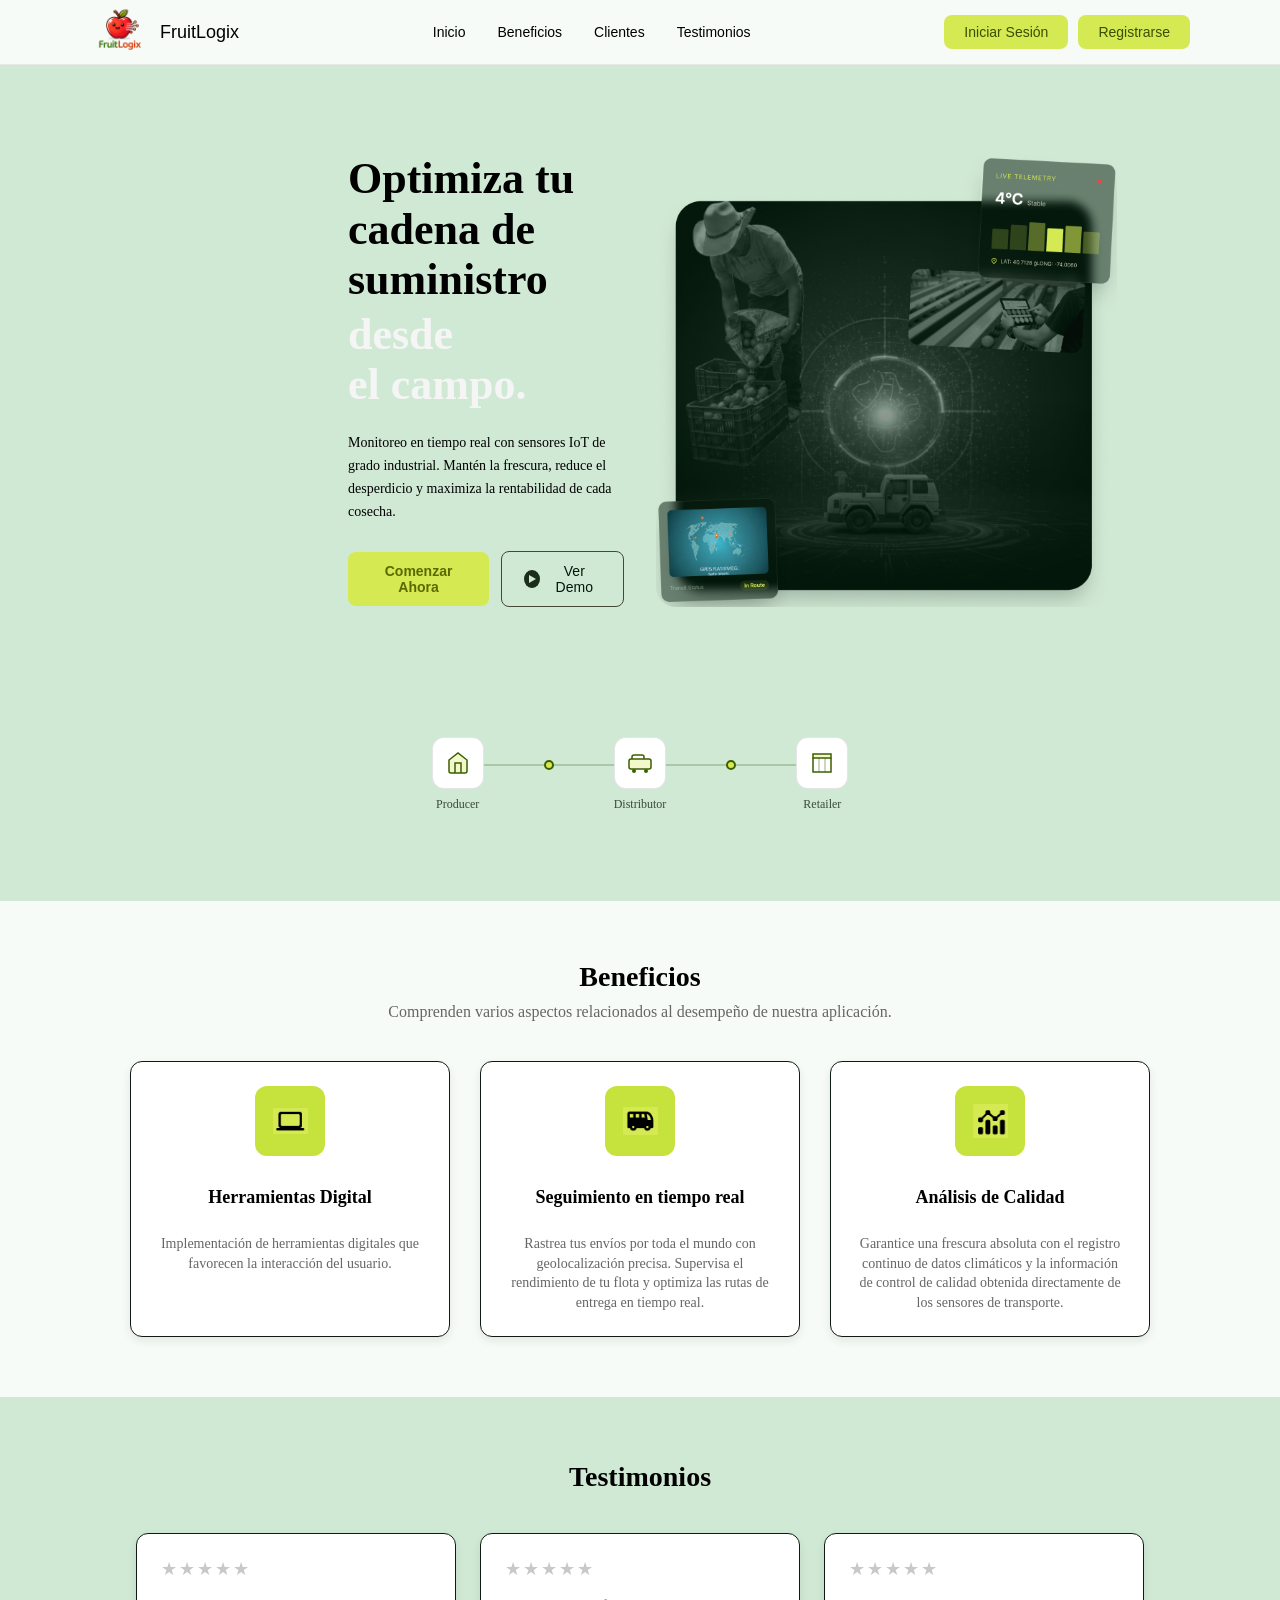
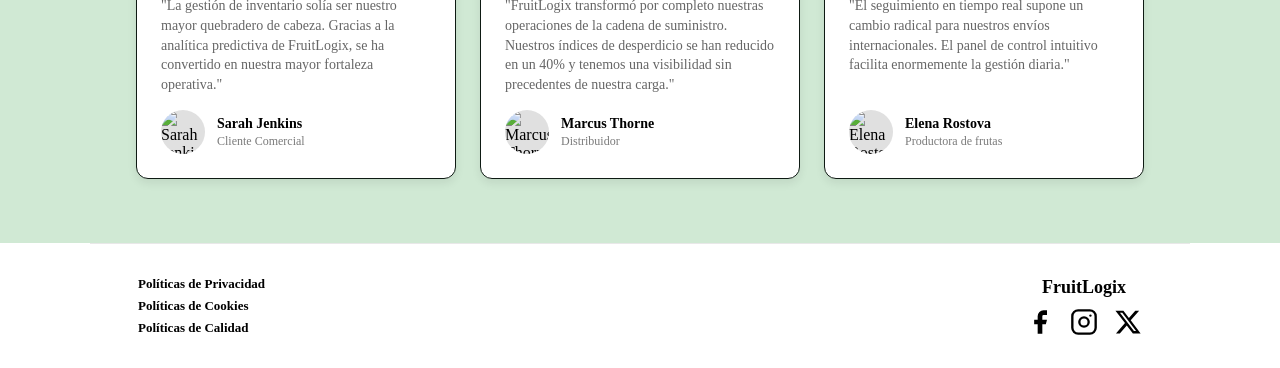
==== index.html @ 3382d87a "feat: add testimonials and footer." ====
<!DOCTYPE html>
<html lang="en">

<head>
    <meta charset="UTF-8">
    <meta name="viewport" content="width=device-width, initial-scale=1.0">
    <link rel="stylesheet" href="styles.css">
    <title>Document</title>
</head>

<body>
    <!-- NAV SECTION -->
    <div class="nav-wrapper">
        <nav class="nav" aria-label="Navegación principal">
            <a href="#" class="nav-brand">
                <img src="assets/images/logo.ico" alt="FruitLogix logo" class="brand-icon">
                <span class="brand-name">FruitLogix</span>
            </a>
            <ul class="nav-links">
                <li><a href="#">Inicio</a></li>
                <li><a href="#">Beneficios</a></li>
                <li><a href="#">Clientes</a></li>
                <li><a href="#">Testimonios</a></li>
            </ul>
            <div class="nav-actions">
                <button class="btn-login">Iniciar Sesión</button>
                <button class="btn-register">Registrarse</button>
            </div>
        </nav>
    </div>

    <!-- HERO SECTION -->
  <section class="hero">

    <div class="hero-left">
      <div class="hero-heading">
        <h1 class="hero-title">Optimiza tu<br>cadena de<br>suministro</h1>
        <p class="hero-title-accent">desde<br>el campo.</p>
      </div>
      <p class="hero-desc">
        Monitoreo en tiempo real con sensores IoT de grado industrial.
        Mantén la frescura, reduce el desperdicio y maximiza la
        rentabilidad de cada cosecha.
      </p>
      <div class="hero-actions">
        <button class="btn-primary">Comenzar Ahora</button>
        <button class="btn-outline">
          <span class="play-icon">
            <span class="play-triangle"></span>
          </span>
          Ver Demo
        </button>
      </div>
    </div>

    <div class="hero-image-box">
      <img src="assets/images/hero-farmer.jpg" alt="Agricultor en campo" class="hero-img">
    </div>

    <div class="chain-row">
      <div class="chain-node">
        <div class="chain-icon">
          <!-- Icono casa / productor -->
          <svg width="24" height="24" viewBox="0 0 24 24" fill="none" xmlns="http://www.w3.org/2000/svg">
            <path d="M3 9l9-7 9 7v11a2 2 0 01-2 2H5a2 2 0 01-2-2z" stroke="#3d5e00" stroke-width="1.5" fill="#D4E952"
              fill-opacity="0.3" />
            <path d="M9 22V12h6v10" stroke="#3d5e00" stroke-width="1.5" />
          </svg>
        </div>
        <span class="chain-label">Producer</span>
      </div>

      <div class="chain-connector"></div>
      <div class="chain-dot-connector"></div>
      <div class="chain-connector"></div>

      <div class="chain-node">
        <div class="chain-icon">
          <!-- Icono camión / distribuidor -->
          <svg width="24" height="24" viewBox="0 0 24 24" fill="none" xmlns="http://www.w3.org/2000/svg">
            <rect x="1" y="8" width="22" height="10" rx="2" stroke="#3d5e00" stroke-width="1.5" fill="#D4E952"
              fill-opacity="0.3" />
            <path d="M16 8V6a2 2 0 00-2-2H6a2 2 0 00-2 2v2" stroke="#3d5e00" stroke-width="1.5" />
            <circle cx="6" cy="20" r="2" fill="#3d5e00" />
            <circle cx="18" cy="20" r="2" fill="#3d5e00" />
          </svg>
        </div>
        <span class="chain-label">Distributor</span>
      </div>

      <div class="chain-connector"></div>
      <div class="chain-dot-connector"></div>
      <div class="chain-connector"></div>

      <div class="chain-node">
        <div class="chain-icon">
          <!-- Icono tienda / retailer -->
          <svg width="24" height="24" viewBox="0 0 24 24" fill="none" xmlns="http://www.w3.org/2000/svg">
            <path d="M3 3h18v4H3z" stroke="#3d5e00" stroke-width="1.5" fill="#D4E952" fill-opacity="0.3" />
            <path d="M3 7v14h18V7" stroke="#3d5e00" stroke-width="1.5" />
            <path d="M9 7v14M15 7v14" stroke="#3d5e00" stroke-width="1" opacity="0.5" />
          </svg>
        </div>
        <span class="chain-label">Retailer</span>
      </div>

    </div>
    </section>
    <!-- BENEFITS SECTION -->
    <section class="benefits">
        <h2>Beneficios</h2>
        <p class="subtitle">
            Comprenden varios aspectos relacionados al desempeño de nuestra aplicación.
        </p>

        <div class="cards">

            <div class="card">
                <div class="icon">
                    <img src="assets/images/laptop.png" alt="Herramientas Digitales">
                </div>
                <h3>Herramientas Digital</h3>
                <p>
                    Implementación de herramientas digitales que favorecen la interacción del usuario.
                </p>
            </div>

            <div class="card">
                <div class="icon">
                    <img src="assets/images/camion.png" alt="Seguimiento">
                </div>
                <h3>Seguimiento en tiempo real</h3>
                <p>
                    Rastrea tus envíos por toda el mundo con geolocalización precisa.
                    Supervisa el rendimiento de tu flota y optimiza las rutas de entrega en tiempo real.
                </p>
            </div>

            <div class="card">
                <div class="icon">
                    <img src="assets/images/grafico.png" alt="Análisis de calidad">
                </div>
                <h3>Análisis de Calidad</h3>
                <p>
                    Garantice una frescura absoluta con el registro continuo de datos climáticos
                    y la información de control de calidad obtenida directamente de los sensores de transporte.
                </p>
            </div>

        </div>
    </section>
    <!-- PLANS SECTION -->
    <!-- CLIENTS SECTION -->
    <!-- TESTIMONIALS SECTION -->

    <section class="testimonios">
        <h2 class="testimonios-titulo">Testimonios</h2>

        <div class="testimonios-grid">

            <div class="card">
                <div class="estrellas">
                    <span>&#9733;</span><span>&#9733;</span><span>&#9733;</span><span>&#9733;</span><span>&#9733;</span>
                </div>
                <p class="testimonio-texto">
                    "La gestión de inventario solía ser nuestro mayor quebradero de cabeza. Gracias a la
                    analítica predictiva de FruitLogix, se ha convertido en nuestra mayor fortaleza operativa."
                </p>
                <div class="autor">
                    <img src="https://images.media.io/2023-blog/headshot-tips/author-headshot-1.jpg" alt="Sarah Jenkins"
                         class="autor-foto">
                    <div class="autor-info">
                        <span class="autor-nombre">Sarah Jenkins</span>
                        <span class="autor-cargo">Cliente Comercial</span>
                    </div>
                </div>
            </div> 

            <div class="card">
                <div class="estrellas">
                    <span>&#9733;</span><span>&#9733;</span><span>&#9733;</span><span>&#9733;</span><span>&#9733;</span>
                </div>
                <p class="testimonio-texto">
                    "FruitLogix transformó por completo nuestras operaciones de la cadena de suministro.
                    Nuestros índices de desperdicio se han reducido en un 40% y tenemos una visibilidad
                    sin precedentes de nuestra carga."
                </p>
                <div class="autor">
                    <img src="https://encrypted-tbn0.gstatic.com/images?q=tbn:ANd9GcTxBUHPw2gR9OJZFtO9qff8qJOd9s-ejt0aUQ&s"
                         alt="Marcus Thorne" class="autor-foto">
                    <div class="autor-info">
                        <span class="autor-nombre">Marcus Thorne</span>
                        <span class="autor-cargo">Distribuidor</span>
                    </div>
                </div>
            </div>

            <div class="card">
                <div class="estrellas">
                    <span>&#9733;</span><span>&#9733;</span><span>&#9733;</span><span>&#9733;</span><span>&#9733;</span>
                </div>
                <p class="testimonio-texto">
                    "El seguimiento en tiempo real supone un cambio radical para nuestros envíos
                    internacionales. El panel de control intuitivo facilita enormemente la gestión diaria."
                </p>
                <div class="autor">
                    <img
                            src="https://img.freepik.com/foto-gratis/vista-lateral-mujer-recogiendo-frutas_23-2149514630.jpg?semt=ais_hybrid&w=740&q=80"
                            alt="Elena Rostova" class="autor-foto">
                    <div class="autor-info">
                        <span class="autor-nombre">Elena Rostova</span>
                        <span class="autor-cargo">Productora de frutas</span>
                    </div>
                </div>
            </div>

        </div>
    </section>

    <!-- FOOTER -->

    <footer class="footer">

        <div class="footer-politicas">
            <a href="#">Políticas de Privacidad</a>
            <a href="#">Políticas de Cookies</a>
            <a href="#">Políticas de Calidad</a>
        </div>

        <div class="footer-centro">
            <span class="footer-logo">FruitLogix</span>
            <div class="footer-redes">

                <a href="#" aria-label="Facebook">
                    <svg xmlns="http://www.w3.org/2000/svg" width="28" height="28" viewBox="0 0 24 24" fill="#000000">
                        <path d="M18 2h-3a5 5 0 00-5 5v3H7v4h3v8h4v-8h3l1-4h-4V7a1 1 0 011-1h3z" />
                    </svg>
                </a>

                <a href="#" aria-label="Instagram">
                    <svg xmlns="http://www.w3.org/2000/svg" width="28" height="28" viewBox="0 0 24 24" fill="none"
                         stroke="#000000" stroke-width="2" stroke-linecap="round" stroke-linejoin="round">
                        <rect x="2" y="2" width="20" height="20" rx="5" ry="5" />
                        <circle cx="12" cy="12" r="4" />
                        <circle cx="17.5" cy="6.5" r="1" fill="#000000" stroke="none" />
                    </svg>
                </a>

                <a href="#" aria-label="X">
                    <svg xmlns="http://www.w3.org/2000/svg" width="28" height="28" viewBox="0 0 24 24" fill="#000000">
                        <path
                                d="M18.244 2.25h3.308l-7.227 8.26 8.502 11.24H16.17l-5.214-6.817L4.99 21.75H1.68l7.73-8.835L1.254 2.25H8.08l4.713 6.231zm-1.161 17.52h1.833L7.084 4.126H5.117z" />
                    </svg>
                </a>

            </div>
        </div>

    </footer>
</body>

</html>
---- styles.css ----
/* NAV SECTION */ 

* {
    margin: 0;
    padding: 0;
    box-sizing: border-box;
  }

  .nav-wrapper {
    background: #F7FBF7;
    border-bottom: 1px solid hsl(0, 0%, 91%);
    padding: 0 2rem;
    font-family: sans-serif;
  }

  .nav {
    display: flex;
    align-items: center;
    justify-content: space-between;
    height: 64px;
    max-width: 1100px;
    margin: 0 auto;
  }

  .nav-brand {
    display: flex;
    align-items: center;
    gap: 10px;
    text-decoration: none;
  }

  .brand-icon {
    width: 60px;
    height: 60px;
  }

  .brand-name {
    font-size: 18px;
    font-weight: 500;
    color: #000000;
  }

  .nav-links {
    display: flex;
    align-items: center;
    gap: 2rem;
    list-style: none;
  }

  .nav-links a {
    font-size: 14px;
    color: #000000;
    text-decoration: none;
    transition: color 0.2s;
  }

  .nav-links a:hover {
    color: #6b8a00;
  }

  .nav-actions {
    display: flex;
    align-items: center;
    gap: 10px;
  }

  .btn-login,
  .btn-register {
    font-size: 14px;
    font-weight: 500;
    padding: 9px 20px;
    border-radius: 8px;
    border: none;
    cursor: pointer;
    background: #D4E952;
    color: #3a4f00;
    transition: background 0.2s;
  }

  .btn-login:hover,
  .btn-register:hover {
    background: #c2d840;
  }

/* HERO SECTION */
  .hero {
    background: #D0E9D4;
    padding: 3rem 3rem 2rem;
    display: grid;
    grid-template-columns: 1fr 1fr;
    grid-template-rows: auto auto;
    gap: 2rem;
    align-items: center;
    margin: 0 auto;
    min-height: calc(100vh - 64px);
  }

  .hero-left {
    margin-left: 300px;
    display: flex;
    flex-direction: column;
    gap: 1.25rem;
  }

  .hero-title {
    font-size: 44px;
    font-weight: 700;
    line-height: 1.15;
    color: #000000;
  }

  .hero-title-accent {
    font-size: 44px;
    font-weight: 700;
    line-height: 1.15;
    color: #f5f5f5;
    margin-top: 4px;
  }

  .hero-desc {
    font-size: 14px;
    color: #000000;
    line-height: 1.65;
    max-width: 300px;
  }

  .hero-actions {
    display: flex;
    gap: 12px;
    align-items: center;
    margin-top: 0.5rem;
  }

  .btn-primary {
    background: #D4E952;
    color: #5b6800;
    font-size: 14px;
    font-weight: 600;
    padding: 11px 22px;
    border-radius: 8px;
    border: none;
    cursor: pointer;
    transition: background 0.2s;
  }

  .btn-primary:hover {
    background: #c2d840;
  }

  .btn-outline {
    background: transparent;
    color: #03170b;
    font-size: 14px;
    font-weight: 500;
    padding: 11px 22px;
    border-radius: 8px;
    border: 1.5px solid #464836;
    cursor: pointer;
    display: flex;
    align-items: center;
    gap: 8px;
    transition: background 0.2s;
  }

  .btn-outline:hover {
    background: rgba(0, 0, 0, 0.05);
  }

  .play-icon {
    width: 18px;
    height: 18px;
    background: #1a2e1a;
    border-radius: 50%;
    display: flex;
    align-items: center;
    justify-content: center;
  }

  .play-triangle {
    width: 0;
    height: 0;
    border-top: 4px solid transparent;
    border-bottom: 4px solid transparent;
    border-left: 7px solid #D0E9D4;
    margin-left: 2px;
  }

  .hero-right {
    position: relative;
    display: flex;
    align-items: center;
    justify-content: center;
    max-width: 450px;
  }

  .hero-image-box {
    background: #D0E9D4;
    border-radius: 20px;
    width: 100%;
    overflow: hidden;
    position: relative;
  }

  .hero-img {
    width: 80%;
    height: auto;
    display: block;
    object-fit: contain;
  }

  .chain-row {
    grid-column: 1 / -1;
    display: flex;
    align-items: center;
    justify-content: center;
    gap: 0;
    padding-top: 1rem;
    padding-bottom: 1rem;
  }

  .chain-node {
    display: flex;
    flex-direction: column;
    align-items: center;
    gap: 8px;
  }

  .chain-icon {
    width: 52px;
    height: 52px;
    background: #ffffff;
    border-radius: 12px;
    border: 1px solid rgba(0, 0, 0, 0.1);
    display: flex;
    align-items: center;
    justify-content: center;
  }

  .chain-label {
    font-size: 12px;
    color: #3a4a3a;
  }

  .chain-connector {
    width: 60px;
    height: 2px;
    background: #a8c8a8;
    margin-bottom: 20px;
  }

  .chain-dot-connector {
    width: 10px;
    height: 10px;
    border-radius: 50%;
    background: #D4E952;
    border: 2px solid #3d5e00;
    margin-bottom: 20px;
  }

/* BENEFITS SECTION */
.benefits {
  background-color: #F7FBF7;
  text-align: center;
  padding: 60px 20px;
}

.benefits h2 {
  font-size: 28px;
  margin-bottom: 10px;
}

.subtitle {
  color: #666;
  margin-bottom: 40px;
}

.cards {
  display: flex;
  justify-content: center;
  gap: 30px;
  flex-wrap: wrap;
}

.card {
  background: white;
  padding: 25px;
  width: 280px;
  border-radius: 12px;
  box-shadow: 0 4px 10px rgba(0, 0, 0, 0.08);
  transition: transform 0.2s ease;
}

.card:hover {
  transform: translateY(-5px);
}

.icon {
  background: #c6e33d;
  width: 70px;
  height: 70px;
  margin: 0 auto 15px;
  border-radius: 12px;
  display: flex;
  align-items: center;
  justify-content: center;
  font-size: 30px;
}

.card h3 {
  font-size: 18px;
  margin-bottom: 10px;
}

.card p {
  font-size: 14px;
  color: #666;
  line-height: 1.4;
}

.icon {
  background: #c6e33d;
  width: 70px;
  height: 70px;
  margin: 0 auto 15px;
  border-radius: 12px;
  display: flex;
  align-items: center;
  justify-content: center;
}

.icon img {
  width: 35px;
  height: 35px;
  object-fit: contain;
}

/* PLANS SECTION */

/* CLIENTS SECTION */

/* TESTIMONIALS SECTION */
.testimonios {
  padding: 4rem 2rem;
  margin: 0 auto;
  background: #D0E9D4
}

.testimonios-titulo {
  font-size: 28px;
  font-weight: 700;
  color: #000000;
  text-align: center;
  margin-bottom: 2.5rem;
}

.testimonios-grid {
  display: flex;
  justify-content: center;
  grid-template-columns: repeat(3, 1fr);
  gap: 1.5rem;
}

.card {
  background: #ffffff;
  border: 1px solid #0E1A13;
  border-radius: 12px;
  padding: 1.5rem;
  display: flex;
  flex-direction: column;
  gap: 1rem;
  width: 100%;
  max-width: 320px;
}

.estrellas {
  display: flex;
  gap: 2px;
}

.estrellas span {
  font-size: 18px;
  color: #c8c8c8;
}


.testimonio-texto {
  font-size: 13.5px;
  color: #3a3a3a;
  line-height: 1.65;
  flex: 1;
}

.autor {
  display: flex;
  align-items: center;
  gap: 12px;
  margin-top: auto;
}

.autor-foto {
  width: 44px;
  height: 44px;
  border-radius: 50%;
  object-fit: cover;
  background: #e0e0e0;
  flex-shrink: 0;
}

.autor-info {
  display: flex;
  flex-direction: column;
  gap: 2px;
}

.autor-nombre {
  font-size: 14px;
  font-weight: 600;
  color: #000000;
}

.autor-cargo {
  font-size: 12px;
  color: #7a7a7a;
}

/* RESPONSIVE */

@media (max-width: 768px) {
  .hero {
    grid-template-columns: 1fr;
    padding: 2rem 1.5rem;
  }

  .hero-right {
    margin-top: 2rem;
  }

  .card-telemetry {
    top: -10px;
    right: -10px;
  }

  .hero-title,
  .hero-title-accent {
    font-size: 32px;
  }

  .nav-links {
    display: none;
  }
}

/* FOOTER */
.footer {
  background: #ffffff;
  border-top: 1px solid #e8e8e8;
  padding: 2rem 3rem;
  display: flex;
  align-items: center;
  justify-content: space-between;
  max-width: 1100px;
  margin: 0 auto;
}

.footer-politicas {
  display: flex;
  flex-direction: column;
  gap: 6px;
}

.footer-politicas a {
  font-size: 13px;
  font-weight: 700;
  color: #000000;
  text-decoration: none;
  transition: color 0.2s;
}

.footer-politicas a:hover {
  color: #3d5e00;
}

.footer-centro {
  display: flex;
  flex-direction: column;
  align-items: center;
  gap: 10px;
}

.footer-logo {
  font-size: 18px;
  font-weight: 700;
  color: #000000;
}

.footer-redes {
  display: flex;
  align-items: center;
  gap: 16px;
}

.footer-redes a {
  display: flex;
  align-items: center;
  justify-content: center;
  transition: opacity 0.2s;
}

.footer-redes a:hover {
  opacity: 0.6;
}

/* RESPONSIVE */

@media (max-width: 768px) {
  .footer {
    flex-direction: column;
    gap: 2rem;
    text-align: center;
    padding: 2rem 1.5rem;
  }

  .footer-politicas {
    align-items: center;
  }
}
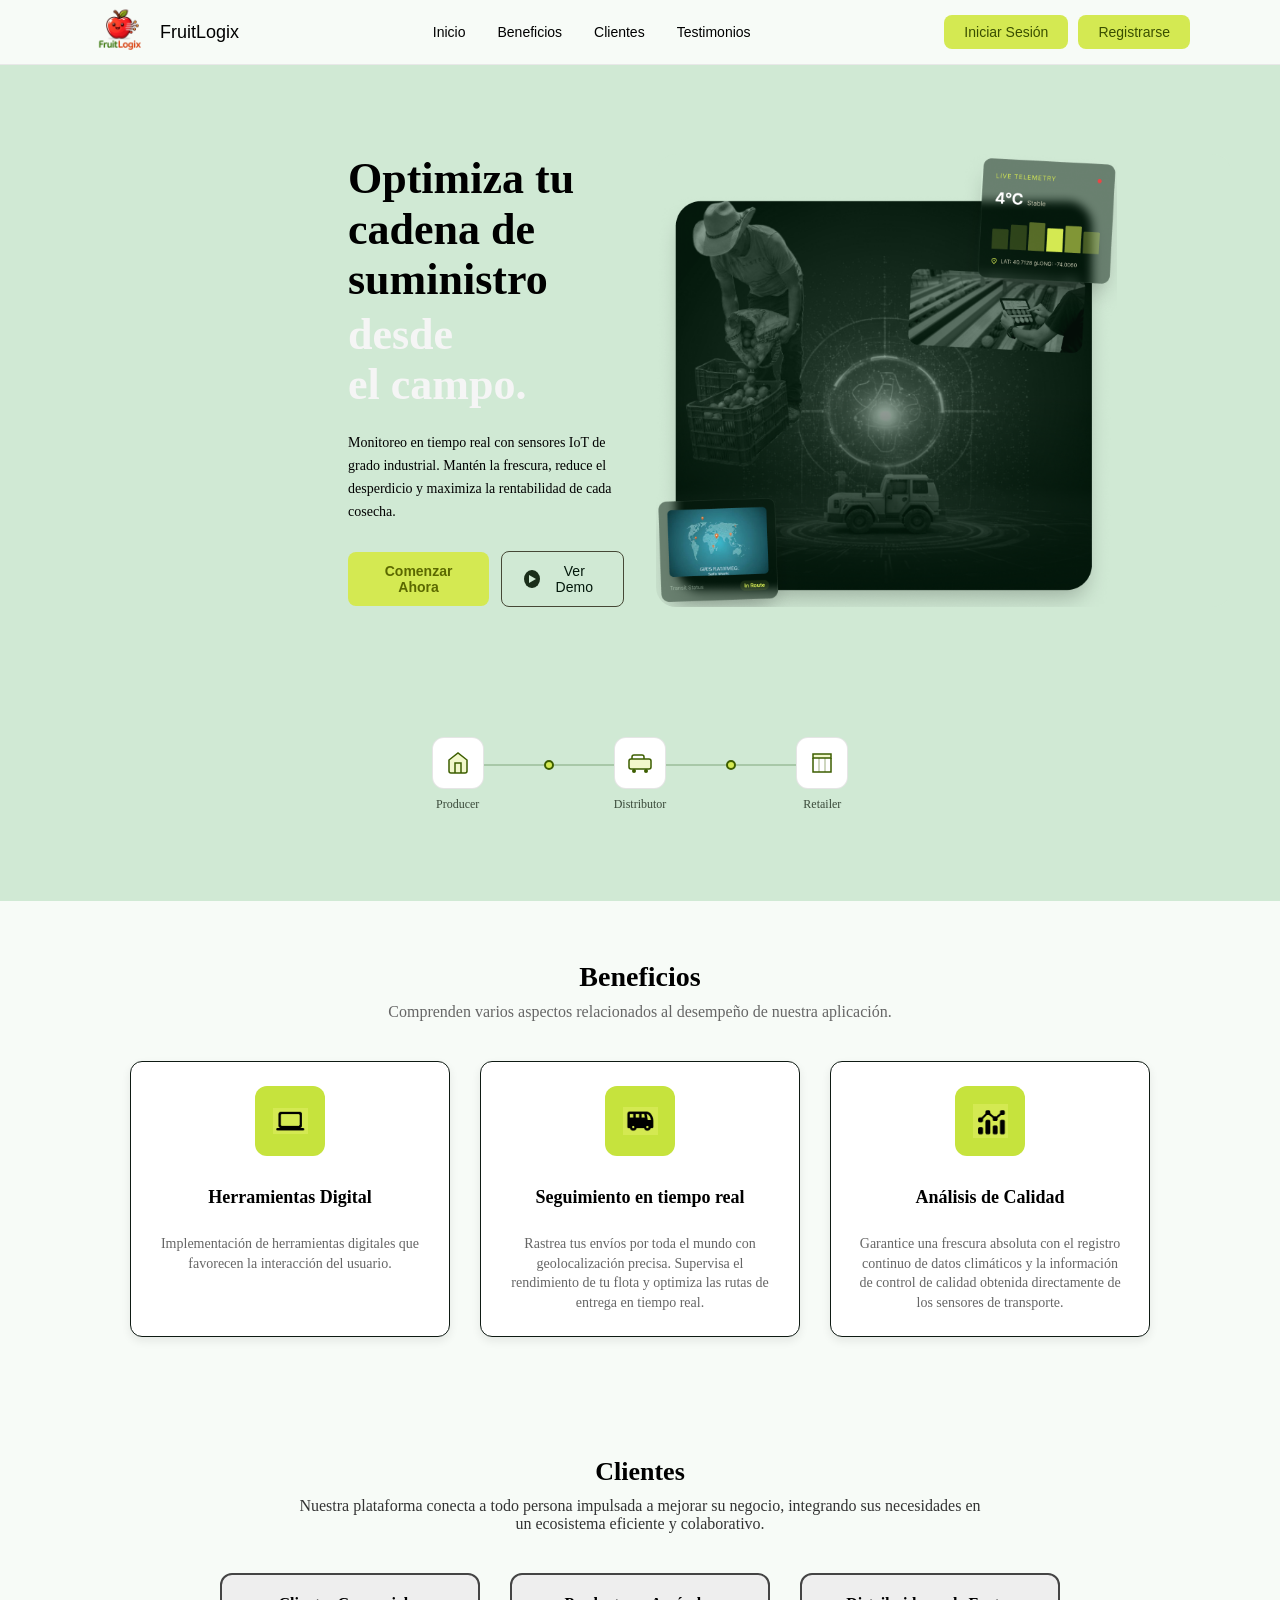
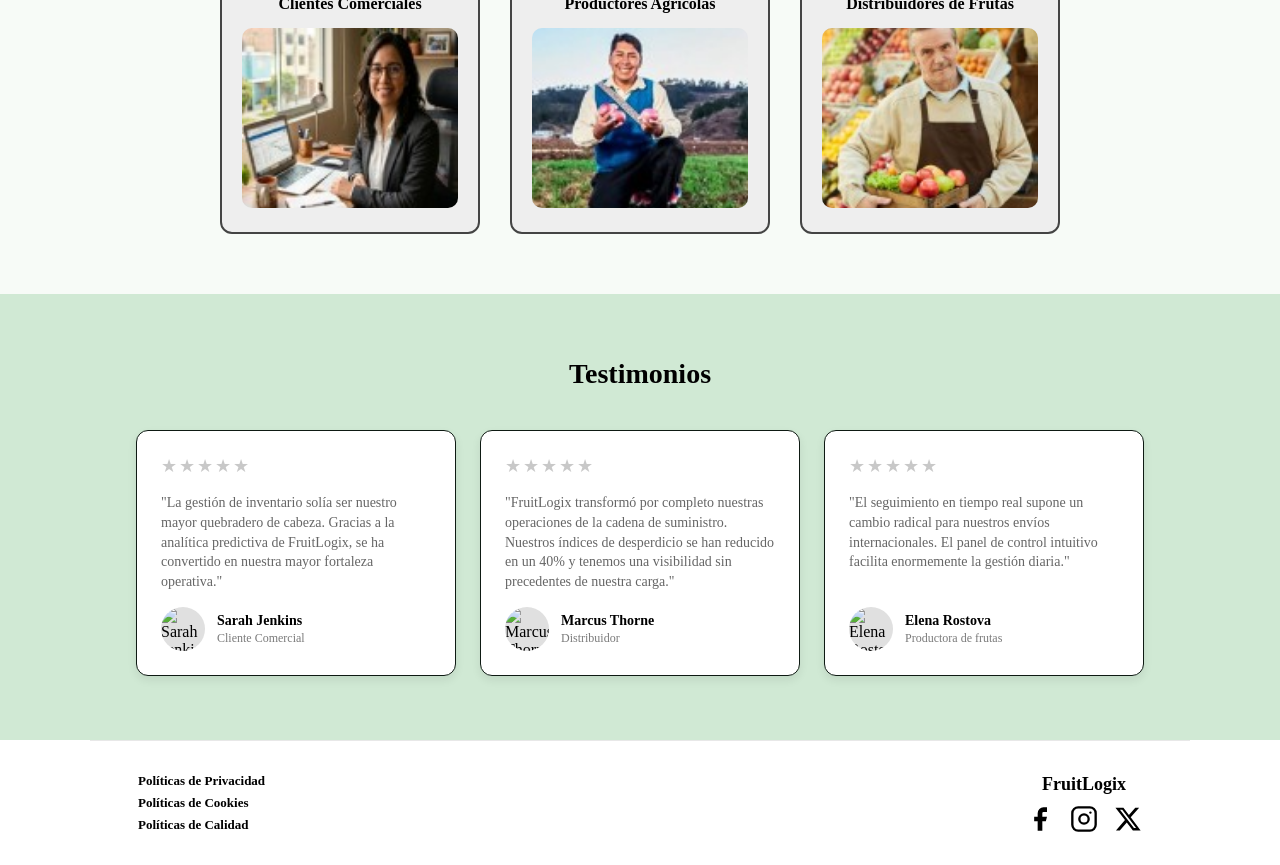
==== commit 0bc60c30: "feat: add clients section." ====
--- a/index.html
+++ b/index.html
@@ -151,6 +151,35 @@
     </section>
     <!-- PLANS SECTION -->
     <!-- CLIENTS SECTION -->
+    <section class="clients">
+        <h2>Clientes</h2>
+        <p class="clients-subtitle">
+            Nuestra plataforma conecta a todo persona impulsada a mejorar su negocio, integrando
+            sus necesidades en un ecosistema eficiente y colaborativo.
+        </p>
+
+        <div class="clients-container">
+
+            <div class="client-box">
+                <h3>Clientes Comerciales</h3>
+                <img src="assets/images/comercial.jpg" alt="Clientes Comerciales">
+            </div>
+
+            <div class="client-box">
+                <h3>Productores Agrícolas</h3>
+                <img src="assets/images/productor.jpg" alt="Productores">
+            </div>
+
+            <div class="client-box">
+                <h3>Distribuidores de Frutas</h3>
+                <img src="assets/images/distribuidor.jpg" alt="Distribuidores">
+            </div>
+
+        </div>
+    </section>
+
+
+
     <!-- TESTIMONIALS SECTION -->
 
     <section class="testimonios">
--- a/styles.css
+++ b/styles.css
@@ -337,7 +337,54 @@
 /* PLANS SECTION */
 
 /* CLIENTS SECTION */
-
+.clients {
+  background: #F7FBF7;
+  text-align: center;
+  padding: 60px 20px;
+}
+
+.clients h2 {
+  font-size: 26px;
+  margin-bottom: 10px;
+}
+
+.clients-subtitle {
+  max-width: 700px;
+  margin: 0 auto 40px;
+  color: #333;
+}
+
+.clients-container {
+  display: flex;
+  justify-content: center;
+  gap: 30px;
+  flex-wrap: wrap;
+}
+
+.client-box {
+  background: #eee;
+  padding: 20px;
+  border-radius: 12px;
+  width: 260px;
+  border: 2px solid #444;
+  transition: transform 0.2s ease;
+}
+
+.client-box:hover {
+  transform: translateY(-5px);
+}
+
+.client-box h3 {
+  font-size: 16px;
+  margin-bottom: 15px;
+}
+
+.client-box img {
+  width: 100%;
+  height: 180px;
+  object-fit: cover;
+  border-radius: 10px;
+}
 /* TESTIMONIALS SECTION */
 .testimonios {
   padding: 4rem 2rem;
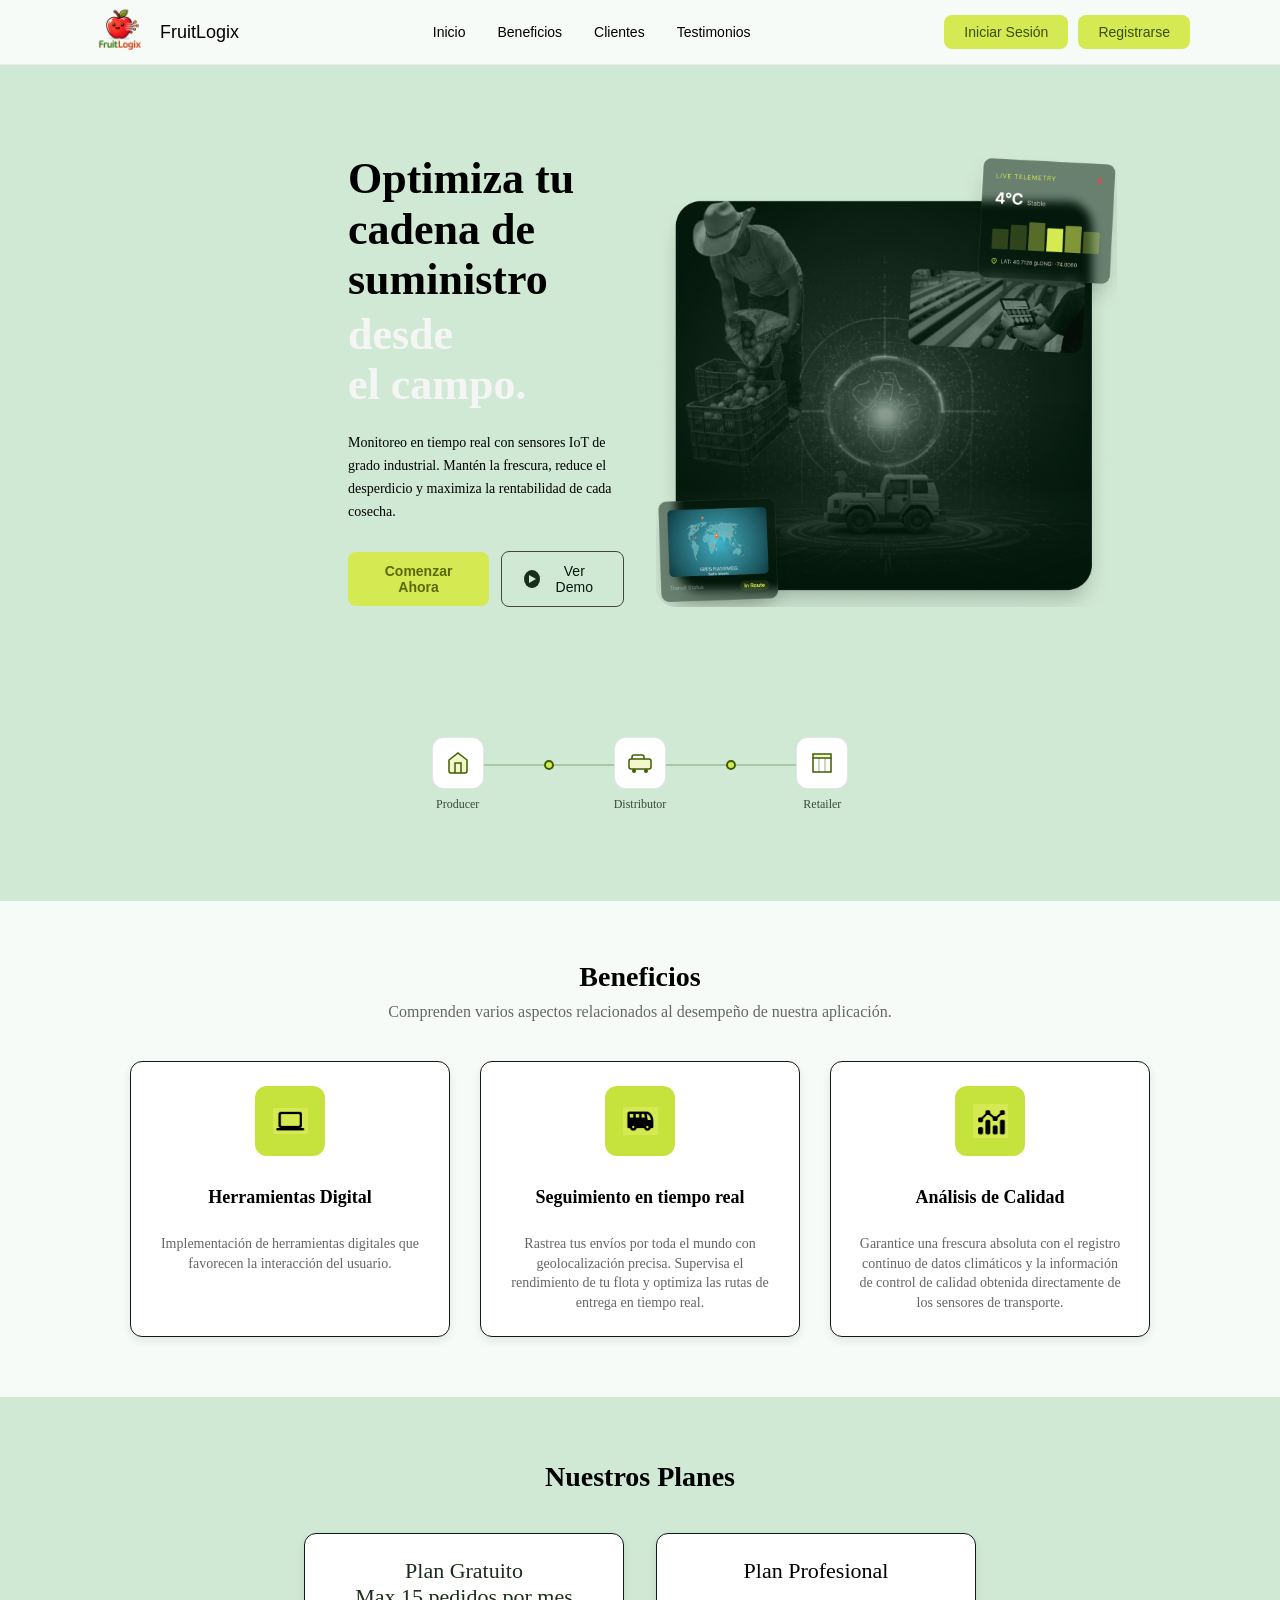
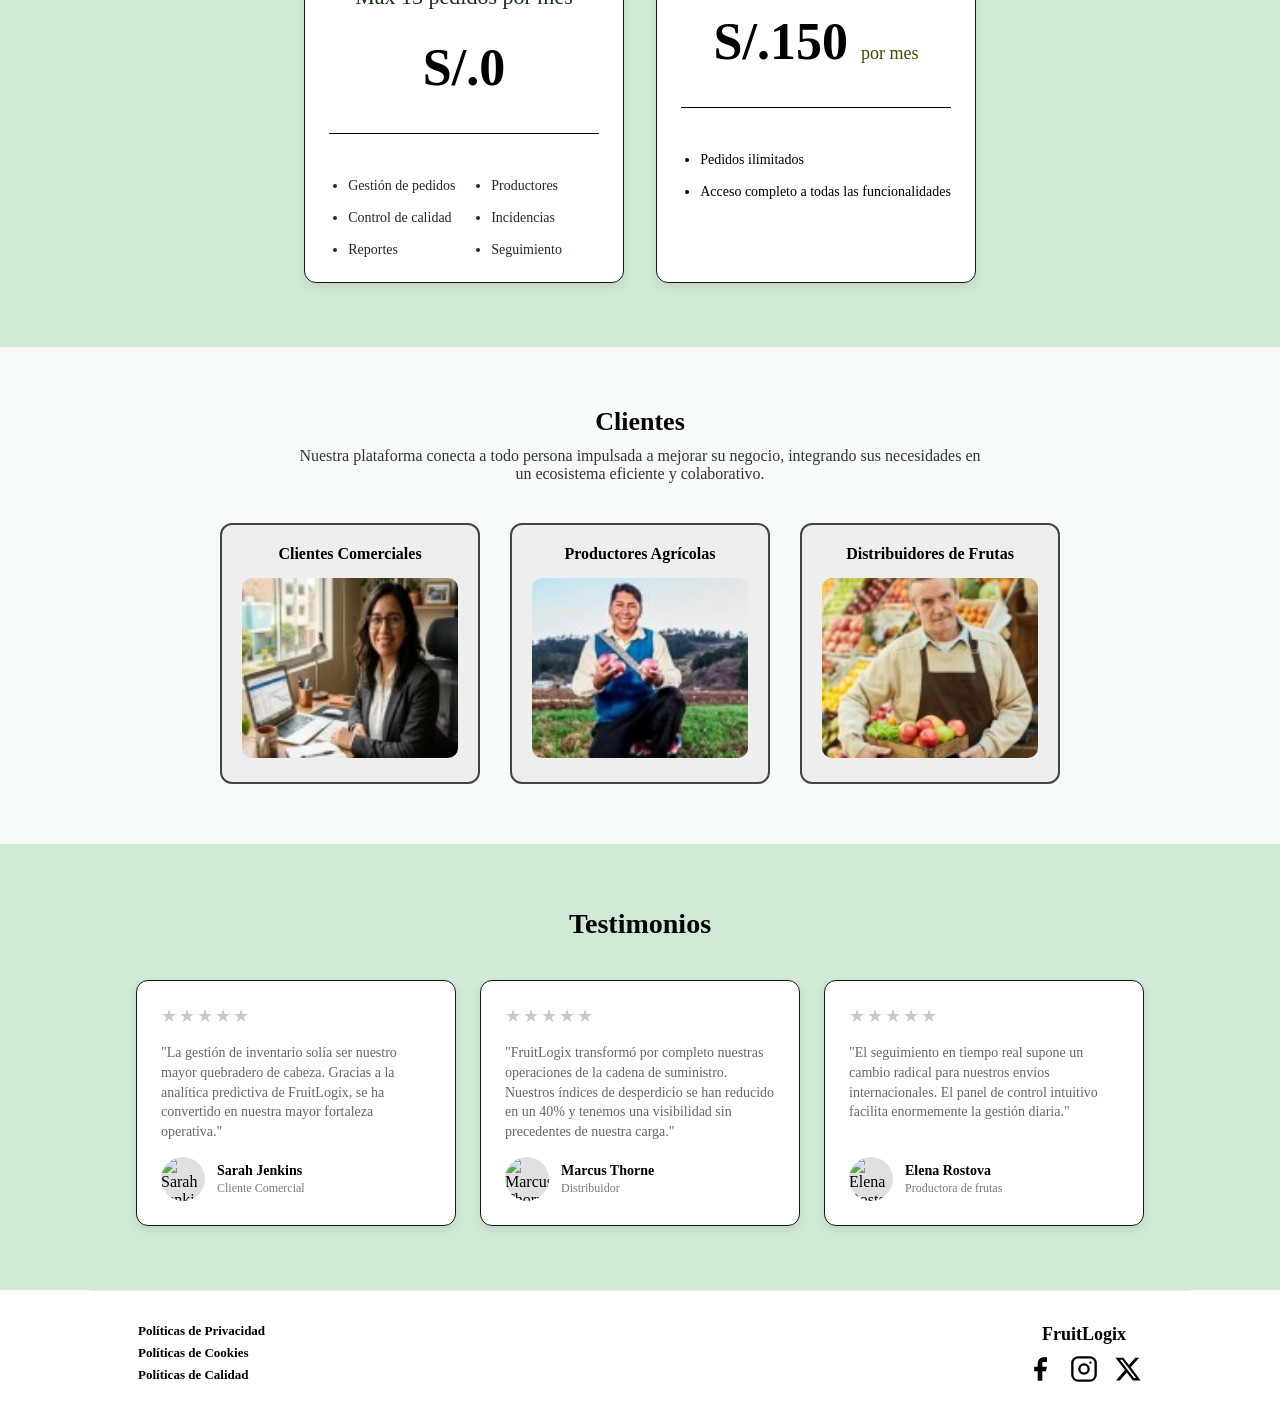
==== commit 32f7f150: "feat: add section planes" ====
--- a/index.html
+++ b/index.html
@@ -150,6 +150,44 @@
         </div>
     </section>
     <!-- PLANS SECTION -->
+    <section class="planes">
+        <h2 class="planes-titulo">Nuestros Planes</h2>
+
+        <div class="planes-grid">
+
+            <!-- Plan Gratuito -->
+            <div class="card card-blanca">
+                <h3 class="plan-nombre">Plan Gratuito<br>Max 15 pedidos por mes</br></h3>
+                <div class="plan-precio">S/.0</div>
+                <hr class="plan-divisor">
+                <div class="plan-features">
+                    <ul>
+                        <li>Gestión de pedidos</li>
+                        <li>Control de calidad</li>
+                        <li>Reportes</li>
+                    </ul>
+                    <ul>
+                        <li>Productores</li>
+                        <li>Incidencias</li>
+                        <li>Seguimiento</li>
+                    </ul>
+                </div>
+            </div>
+
+            <div class="card card-verde">
+                <h3 class="plan-nombre">Plan Profesional</h3>
+                <div class="plan-precio">
+                    S/.150 <span class="plan-periodo">por mes</span>
+                </div>
+                <hr class="plan-divisor">
+                <ul class="plan-lista">
+                    <li>Pedidos ilimitados</li>
+                    <li>Acceso completo a todas las funcionalidades</li>
+                </ul>
+            </div>
+
+        </div>
+    </section>
     <!-- CLIENTS SECTION -->
     <section class="clients">
         <h2>Clientes</h2>
--- a/styles.css
+++ b/styles.css
@@ -335,6 +335,130 @@
 }
 
 /* PLANS SECTION */
+.planes {
+  padding: 4rem 2rem;
+  margin: 0 auto;
+  background-color: #D0E9D4;
+}
+
+.planes-titulo {
+  font-size: 28px;
+  font-weight: 700;
+  color: #000000;
+  text-align: center;
+  margin-bottom: 2.5rem;
+}
+
+.planes-grid {
+  display: flex;
+  justify-content: center;
+  gap: 2rem;
+  flex-wrap: wrap;
+}
+
+.card {
+  width: 100%;
+  max-width: 420px;
+}
+
+.card-blanca {
+  background: #ffffff;
+}
+
+.card-blanca .plan-nombre {
+  font-size: 22px;
+  font-weight: 400;
+  color: #1a2e1a;
+  text-align: center;
+  margin-bottom: 0.75rem;
+}
+
+.card-blanca .plan-precio {
+  font-size: 52px;
+  font-weight: 700;
+  color: #000000;
+  text-align: center;
+  margin-bottom: 1.25rem;
+}
+
+.card-blanca .plan-divisor {
+  border: none;
+  border-top: 1.5px solid #000000;
+  margin-bottom: 1.75rem;
+}
+
+.plan-features {
+  display: grid;
+  grid-template-columns: 1fr 1fr;
+  gap: 0 1rem;
+}
+
+.plan-features ul {
+  list-style: disc;
+  padding-left: 1.2rem;
+  display: flex;
+  flex-direction: column;
+  gap: 1rem;
+}
+
+.plan-features ul li {
+  font-size: 14px;
+  color: #1a2e1a;
+}
+
+.card-verde {
+  background: #5a7a5a;
+}
+
+.card-verde .plan-nombre {
+  font-size: 22px;
+  font-weight: 400;
+  color: #000000;
+  text-align: center;
+  margin-bottom: 0.75rem;
+}
+
+.card-verde .plan-precio {
+  font-size: 52px;
+  font-weight: 700;
+  color: #000000;
+  text-align: center;
+  margin-bottom: 1.25rem;
+}
+
+.plan-periodo {
+  font-size: 18px;
+  font-weight: 400;
+  color: #3a4f00;
+}
+
+.card-verde .plan-divisor {
+  border: none;
+  border-top: 1.5px solid rgba(255, 255, 255, 0.4);
+  margin-bottom: 1.75rem;
+  border-color: #000000;
+}
+
+.plan-lista {
+  list-style: disc;
+  padding-left: 1.2rem;
+  display: flex;
+  flex-direction: column;
+  gap: 1rem;
+}
+
+.plan-lista li {
+  font-size: 14px;
+  color: #000000;
+}
+
+/* RESPONSIVE */
+
+@media (max-width: 768px) {
+  .planes-grid {
+    grid-template-columns: 1fr;
+  }
+}
 
 /* CLIENTS SECTION */
 .clients {
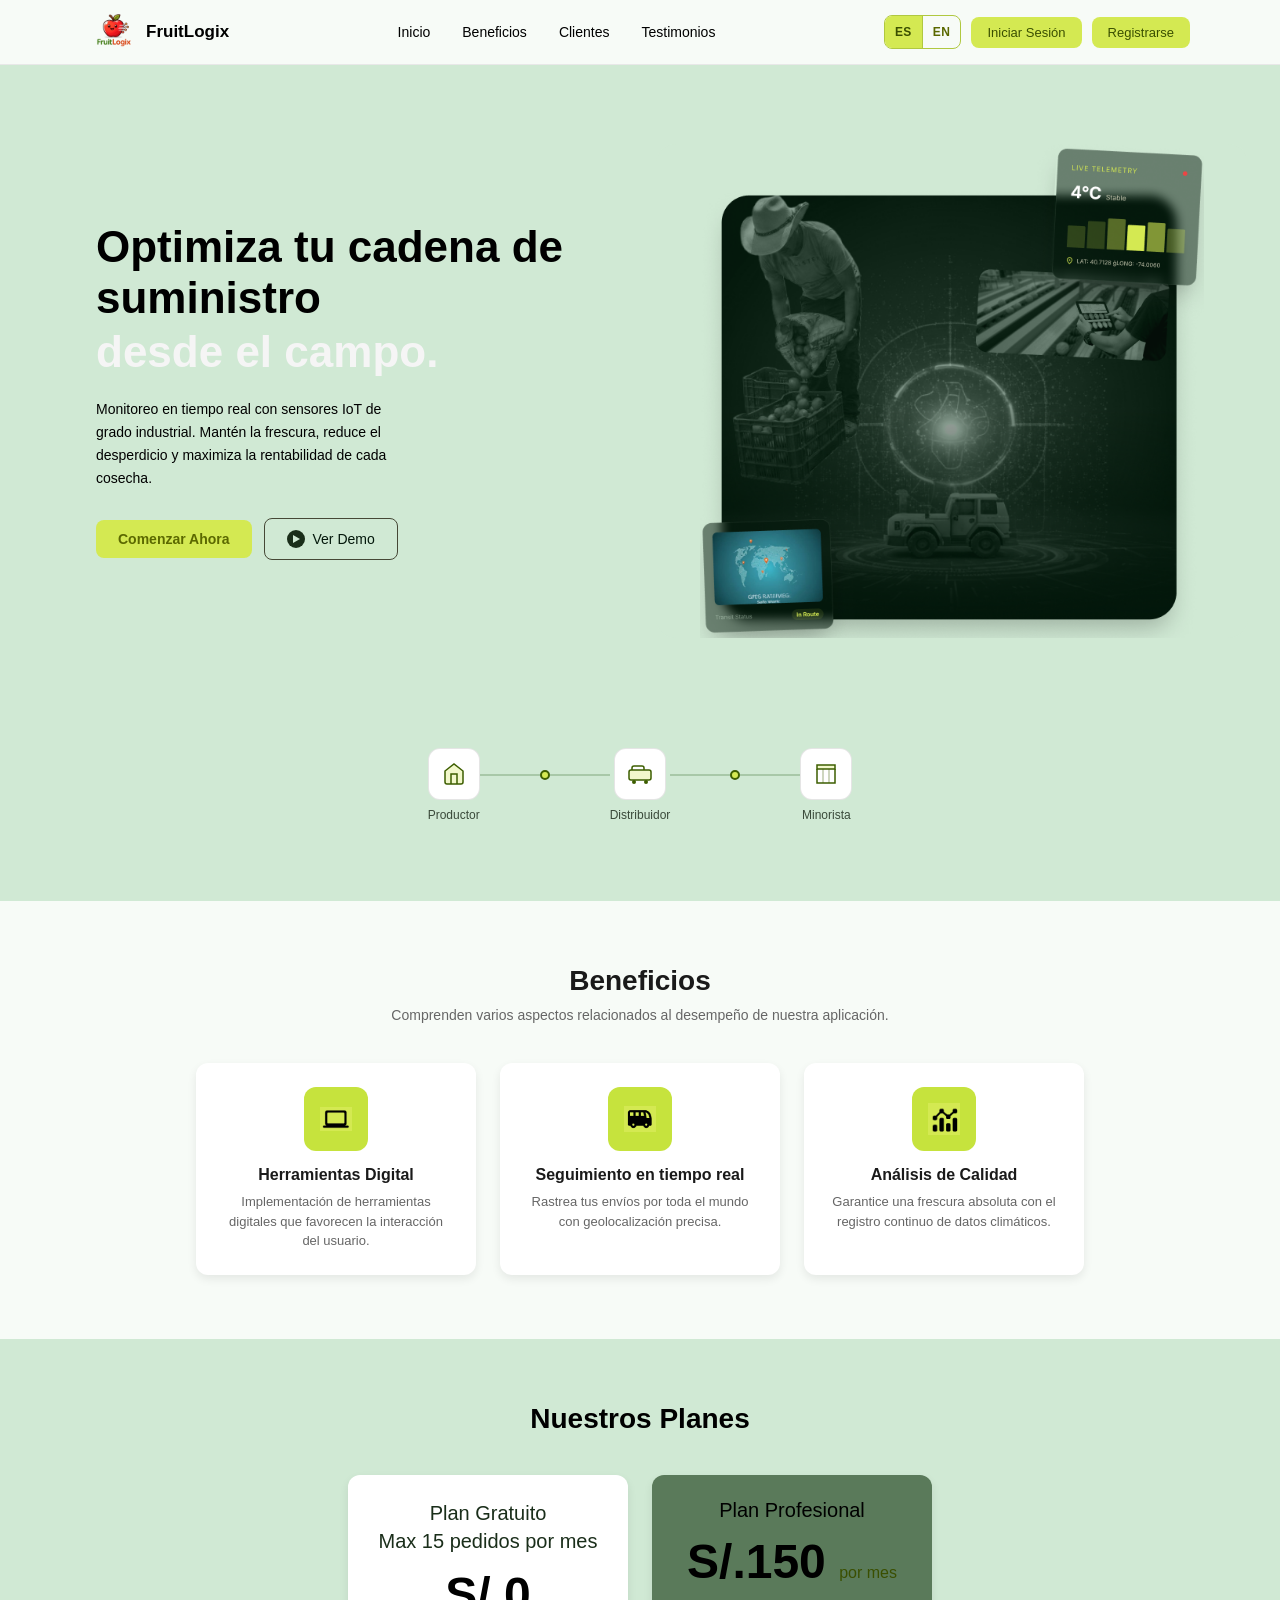
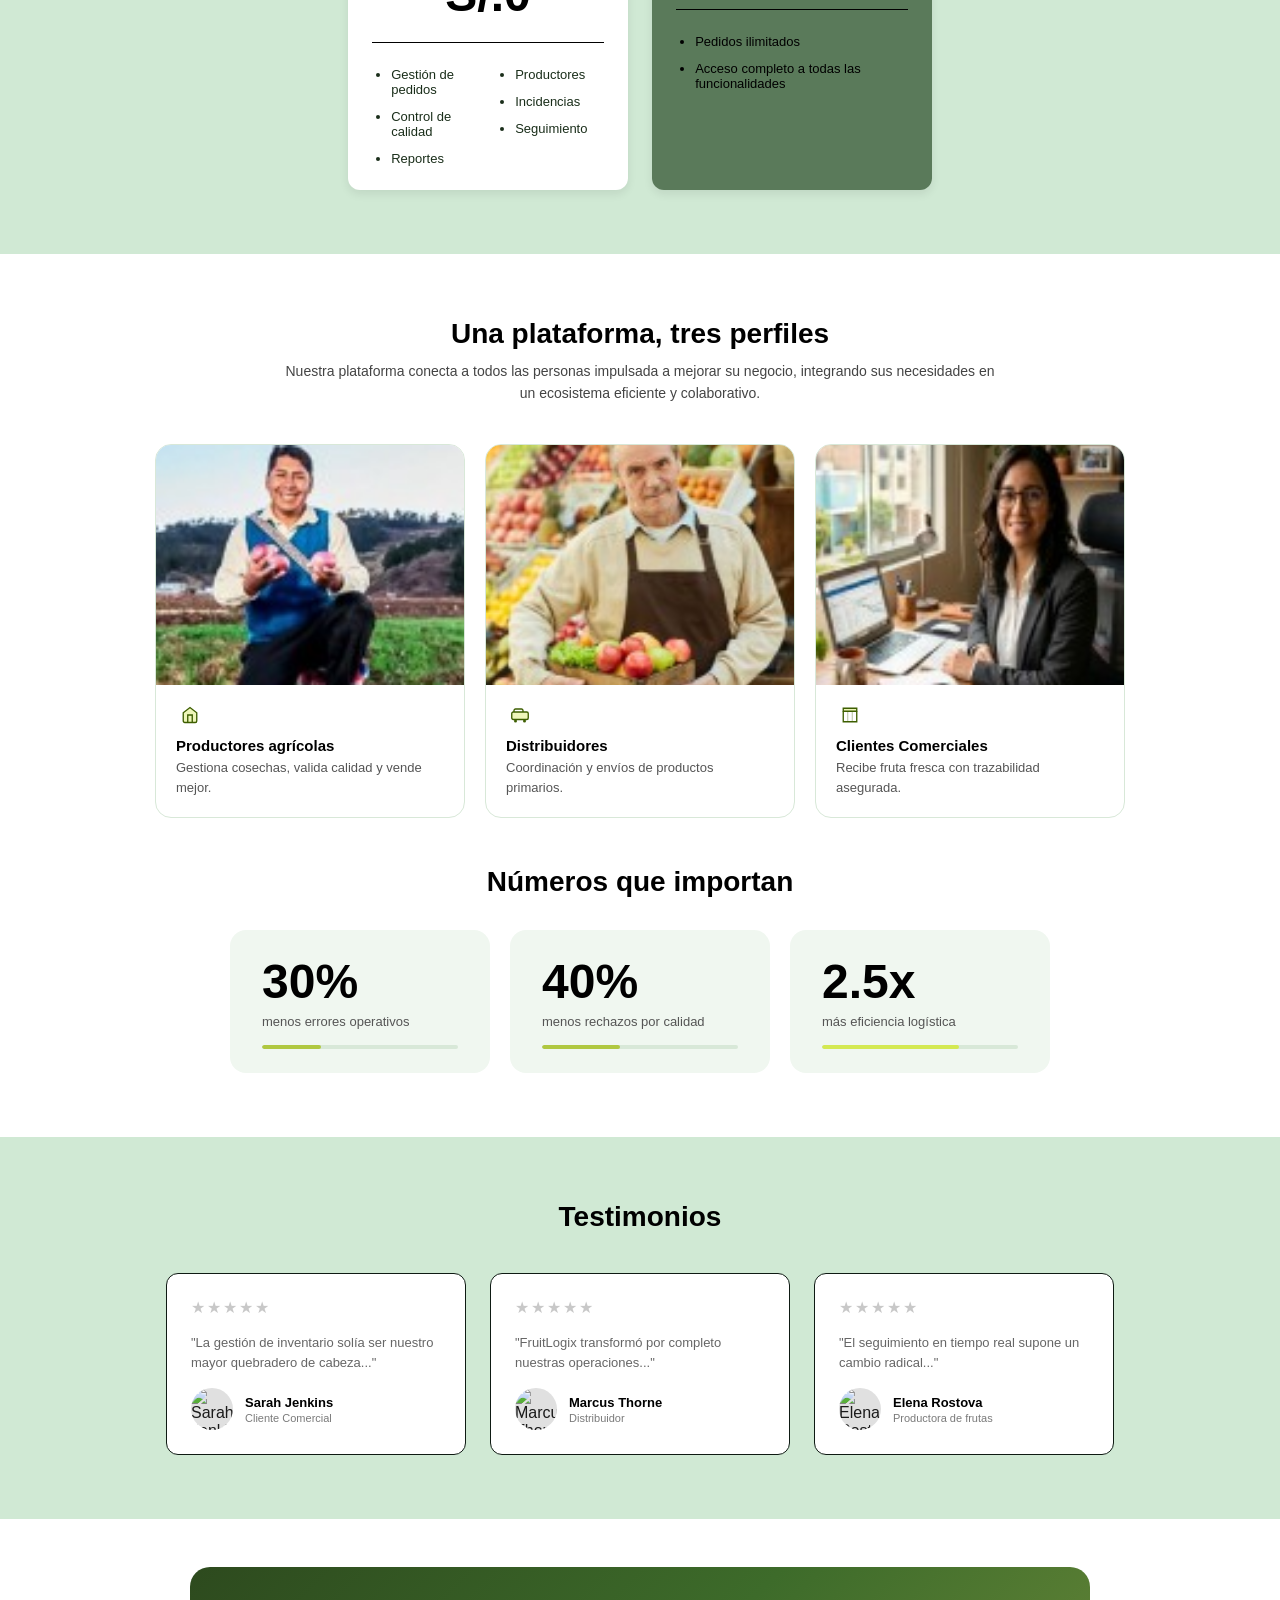
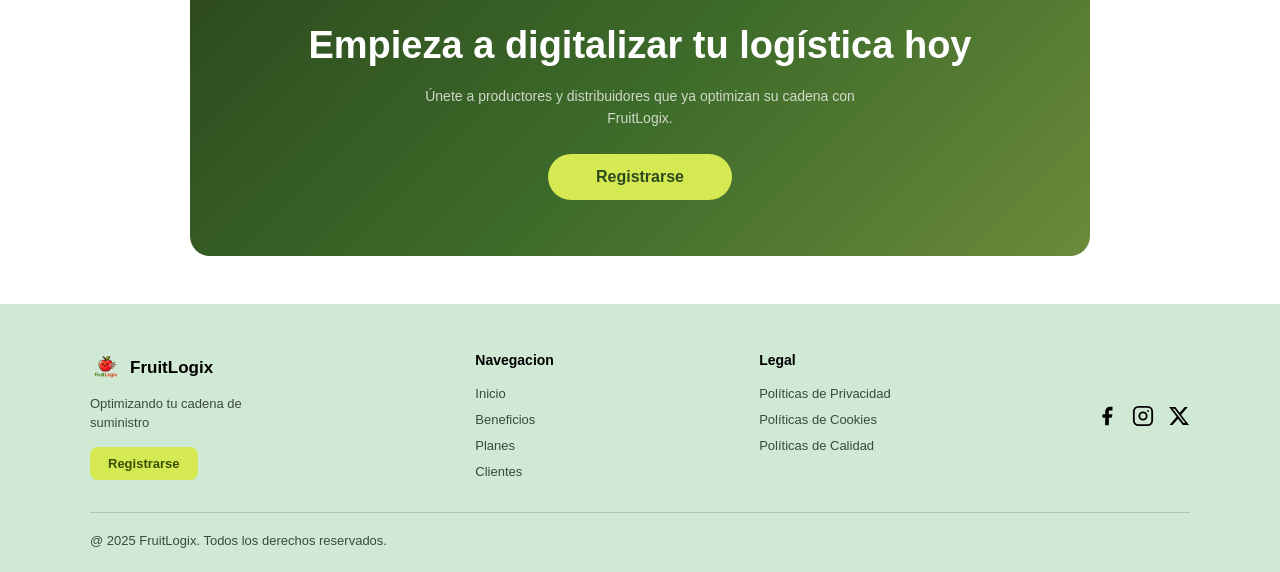
==== commit 23b030a5: "feat: add landing page responsive and i18n" ====
--- a/index.html
+++ b/index.html
@@ -1,329 +1,447 @@
 <!DOCTYPE html>
-<html lang="en">
-
+<html lang="es">
 <head>
     <meta charset="UTF-8">
     <meta name="viewport" content="width=device-width, initial-scale=1.0">
     <link rel="stylesheet" href="styles.css">
-    <title>Document</title>
+    <title>FruitLogix</title>
 </head>
-
 <body>
+
     <!-- NAV SECTION -->
     <div class="nav-wrapper">
         <nav class="nav" aria-label="Navegación principal">
+
             <a href="#" class="nav-brand">
                 <img src="assets/images/logo.ico" alt="FruitLogix logo" class="brand-icon">
                 <span class="brand-name">FruitLogix</span>
             </a>
+
+            <!-- Desktop: links + actions (hidden on mobile via CSS) -->
             <ul class="nav-links">
-                <li><a href="#">Inicio</a></li>
-                <li><a href="#">Beneficios</a></li>
-                <li><a href="#">Clientes</a></li>
-                <li><a href="#">Testimonios</a></li>
+                <li><a href="#" data-i18n="nav.inicio">Inicio</a></li>
+                <li><a href="#" data-i18n="nav.beneficios">Beneficios</a></li>
+                <li><a href="#" data-i18n="nav.clientes">Clientes</a></li>
+                <li><a href="#" data-i18n="nav.testimonios">Testimonios</a></li>
             </ul>
+
             <div class="nav-actions">
-                <button class="btn-login">Iniciar Sesión</button>
-                <button class="btn-register">Registrarse</button>
-            </div>
+                <div class="lang-toggle" role="group" aria-label="Idioma / Language">
+                    <button data-lang="es" class="lang-active" aria-label="Español">ES</button>
+                    <button data-lang="en" aria-label="English">EN</button>
+                </div>
+                <button class="btn-login"    data-i18n="nav.login">Iniciar Sesión</button>
+                <button class="btn-register" data-i18n="nav.register">Registrarse</button>
+            </div>
+
+            <!-- Hamburger button (visible on mobile) -->
+            <button class="nav-hamburger" id="hamburger" aria-label="Abrir menú" aria-expanded="false">
+                <span></span>
+                <span></span>
+                <span></span>
+            </button>
+
         </nav>
     </div>
 
+    <!-- MOBILE MENU OVERLAY -->
+    <div class="mobile-menu" id="mobile-menu" aria-hidden="true">
+        <ul class="nav-links">
+            <li><a href="#" data-i18n="nav.inicio"      onclick="closeMobileMenu()">Inicio</a></li>
+            <li><a href="#" data-i18n="nav.beneficios"  onclick="closeMobileMenu()">Beneficios</a></li>
+            <li><a href="#" data-i18n="nav.clientes"    onclick="closeMobileMenu()">Clientes</a></li>
+            <li><a href="#" data-i18n="nav.testimonios" onclick="closeMobileMenu()">Testimonios</a></li>
+        </ul>
+        <div class="nav-actions">
+            <div class="lang-toggle" role="group" aria-label="Idioma / Language">
+                <button data-lang="es" class="lang-active" aria-label="Español">ES</button>
+                <button data-lang="en" aria-label="English">EN</button>
+            </div>
+            <button class="btn-login"    data-i18n="nav.login">Iniciar Sesión</button>
+            <button class="btn-register" data-i18n="nav.register">Registrarse</button>
+        </div>
+    </div>
+
     <!-- HERO SECTION -->
-  <section class="hero">
-
-    <div class="hero-left">
-      <div class="hero-heading">
-        <h1 class="hero-title">Optimiza tu<br>cadena de<br>suministro</h1>
-        <p class="hero-title-accent">desde<br>el campo.</p>
-      </div>
-      <p class="hero-desc">
-        Monitoreo en tiempo real con sensores IoT de grado industrial.
-        Mantén la frescura, reduce el desperdicio y maximiza la
-        rentabilidad de cada cosecha.
-      </p>
-      <div class="hero-actions">
-        <button class="btn-primary">Comenzar Ahora</button>
-        <button class="btn-outline">
-          <span class="play-icon">
-            <span class="play-triangle"></span>
-          </span>
-          Ver Demo
-        </button>
-      </div>
-    </div>
-
-    <div class="hero-image-box">
-      <img src="assets/images/hero-farmer.jpg" alt="Agricultor en campo" class="hero-img">
-    </div>
-
-    <div class="chain-row">
-      <div class="chain-node">
-        <div class="chain-icon">
-          <!-- Icono casa / productor -->
-          <svg width="24" height="24" viewBox="0 0 24 24" fill="none" xmlns="http://www.w3.org/2000/svg">
-            <path d="M3 9l9-7 9 7v11a2 2 0 01-2 2H5a2 2 0 01-2-2z" stroke="#3d5e00" stroke-width="1.5" fill="#D4E952"
-              fill-opacity="0.3" />
-            <path d="M9 22V12h6v10" stroke="#3d5e00" stroke-width="1.5" />
-          </svg>
-        </div>
-        <span class="chain-label">Producer</span>
-      </div>
-
-      <div class="chain-connector"></div>
-      <div class="chain-dot-connector"></div>
-      <div class="chain-connector"></div>
-
-      <div class="chain-node">
-        <div class="chain-icon">
-          <!-- Icono camión / distribuidor -->
-          <svg width="24" height="24" viewBox="0 0 24 24" fill="none" xmlns="http://www.w3.org/2000/svg">
-            <rect x="1" y="8" width="22" height="10" rx="2" stroke="#3d5e00" stroke-width="1.5" fill="#D4E952"
-              fill-opacity="0.3" />
-            <path d="M16 8V6a2 2 0 00-2-2H6a2 2 0 00-2 2v2" stroke="#3d5e00" stroke-width="1.5" />
-            <circle cx="6" cy="20" r="2" fill="#3d5e00" />
-            <circle cx="18" cy="20" r="2" fill="#3d5e00" />
-          </svg>
-        </div>
-        <span class="chain-label">Distributor</span>
-      </div>
-
-      <div class="chain-connector"></div>
-      <div class="chain-dot-connector"></div>
-      <div class="chain-connector"></div>
-
-      <div class="chain-node">
-        <div class="chain-icon">
-          <!-- Icono tienda / retailer -->
-          <svg width="24" height="24" viewBox="0 0 24 24" fill="none" xmlns="http://www.w3.org/2000/svg">
-            <path d="M3 3h18v4H3z" stroke="#3d5e00" stroke-width="1.5" fill="#D4E952" fill-opacity="0.3" />
-            <path d="M3 7v14h18V7" stroke="#3d5e00" stroke-width="1.5" />
-            <path d="M9 7v14M15 7v14" stroke="#3d5e00" stroke-width="1" opacity="0.5" />
-          </svg>
-        </div>
-        <span class="chain-label">Retailer</span>
-      </div>
-
-    </div>
-    </section>
+    <section class="hero">
+
+        <div class="hero-left">
+            <div class="hero-heading">
+                <h1 class="hero-title"        data-i18n="hero.title">Optimiza tu cadena de suministro</h1>
+                <p  class="hero-title-accent" data-i18n="hero.title.accent">desde el campo.</p>
+            </div>
+            <p class="hero-desc" data-i18n="hero.desc">
+                Monitoreo en tiempo real con sensores IoT de grado industrial.
+                Mantén la frescura, reduce el desperdicio y maximiza la rentabilidad de cada cosecha.
+            </p>
+            <div class="hero-actions">
+                <button class="btn-primary" data-i18n="hero.cta.primary">Comenzar Ahora</button>
+                <button class="btn-outline">
+                    <span class="play-icon"><span class="play-triangle"></span></span>
+                    <span data-i18n="hero.cta.demo">Ver Demo</span>
+                </button>
+            </div>
+        </div>
+
+        <div class="hero-image-box">
+            <img src="assets/images/hero-farmer.jpg" alt="Agricultor en campo" class="hero-img">
+        </div>
+
+        <div class="chain-row">
+            <div class="chain-node">
+                <div class="chain-icon">
+                    <svg width="24" height="24" viewBox="0 0 24 24" fill="none" xmlns="http://www.w3.org/2000/svg">
+                        <path d="M3 9l9-7 9 7v11a2 2 0 01-2 2H5a2 2 0 01-2-2z" stroke="#3d5e00" stroke-width="1.5" fill="#D4E952" fill-opacity="0.3"/>
+                        <path d="M9 22V12h6v10" stroke="#3d5e00" stroke-width="1.5"/>
+                    </svg>
+                </div>
+                <span class="chain-label" data-i18n="chain.producer">Productor</span>
+            </div>
+            <div class="chain-connector"></div>
+            <div class="chain-dot-connector"></div>
+            <div class="chain-connector"></div>
+            <div class="chain-node">
+                <div class="chain-icon">
+                    <svg width="24" height="24" viewBox="0 0 24 24" fill="none" xmlns="http://www.w3.org/2000/svg">
+                        <rect x="1" y="8" width="22" height="10" rx="2" stroke="#3d5e00" stroke-width="1.5" fill="#D4E952" fill-opacity="0.3"/>
+                        <path d="M16 8V6a2 2 0 00-2-2H6a2 2 0 00-2 2v2" stroke="#3d5e00" stroke-width="1.5"/>
+                        <circle cx="6" cy="20" r="2" fill="#3d5e00"/>
+                        <circle cx="18" cy="20" r="2" fill="#3d5e00"/>
+                    </svg>
+                </div>
+                <span class="chain-label" data-i18n="chain.distributor">Distribuidor</span>
+            </div>
+            <div class="chain-connector"></div>
+            <div class="chain-dot-connector"></div>
+            <div class="chain-connector"></div>
+            <div class="chain-node">
+                <div class="chain-icon">
+                    <svg width="24" height="24" viewBox="0 0 24 24" fill="none" xmlns="http://www.w3.org/2000/svg">
+                        <path d="M3 3h18v4H3z" stroke="#3d5e00" stroke-width="1.5" fill="#D4E952" fill-opacity="0.3"/>
+                        <path d="M3 7v14h18V7" stroke="#3d5e00" stroke-width="1.5"/>
+                        <path d="M9 7v14M15 7v14" stroke="#3d5e00" stroke-width="1" opacity="0.5"/>
+                    </svg>
+                </div>
+                <span class="chain-label" data-i18n="chain.retailer">Minorista</span>
+            </div>
+        </div>
+
+    </section>
+
     <!-- BENEFITS SECTION -->
     <section class="benefits">
-        <h2>Beneficios</h2>
-        <p class="subtitle">
+        <h2 data-i18n="benefits.title">Beneficios</h2>
+        <p class="section-subtitle" data-i18n="benefits.subtitle">
             Comprenden varios aspectos relacionados al desempeño de nuestra aplicación.
         </p>
-
-        <div class="cards">
-
-            <div class="card">
-                <div class="icon">
-                    <img src="assets/images/laptop.png" alt="Herramientas Digitales">
-                </div>
-                <h3>Herramientas Digital</h3>
-                <p>
-                    Implementación de herramientas digitales que favorecen la interacción del usuario.
-                </p>
-            </div>
-
-            <div class="card">
-                <div class="icon">
-                    <img src="assets/images/camion.png" alt="Seguimiento">
-                </div>
-                <h3>Seguimiento en tiempo real</h3>
-                <p>
-                    Rastrea tus envíos por toda el mundo con geolocalización precisa.
-                    Supervisa el rendimiento de tu flota y optimiza las rutas de entrega en tiempo real.
-                </p>
-            </div>
-
-            <div class="card">
-                <div class="icon">
-                    <img src="assets/images/grafico.png" alt="Análisis de calidad">
-                </div>
-                <h3>Análisis de Calidad</h3>
-                <p>
-                    Garantice una frescura absoluta con el registro continuo de datos climáticos
-                    y la información de control de calidad obtenida directamente de los sensores de transporte.
-                </p>
-            </div>
-
-        </div>
-    </section>
+        <div class="card-grid">
+            <div class="card">
+                <div class="card-icon"><img src="assets/images/laptop.png" alt="Herramientas Digitales"></div>
+                <h3 data-i18n="benefits.card1.title">Herramientas Digital</h3>
+                <p  data-i18n="benefits.card1.desc">Implementación de herramientas digitales que favorecen la interacción del usuario.</p>
+            </div>
+            <div class="card">
+                <div class="card-icon"><img src="assets/images/truck.png" alt="Seguimiento"></div>
+                <h3 data-i18n="benefits.card2.title">Seguimiento en tiempo real</h3>
+                <p  data-i18n="benefits.card2.desc">Rastrea tus envíos por toda el mundo con geolocalización precisa.</p>
+            </div>
+            <div class="card">
+                <div class="card-icon"><img src="assets/images/graph.png" alt="Análisis de calidad"></div>
+                <h3 data-i18n="benefits.card3.title">Análisis de Calidad</h3>
+                <p  data-i18n="benefits.card3.desc">Garantice una frescura absoluta con el registro continuo de datos climáticos.</p>
+            </div>
+        </div>
+    </section>
+
     <!-- PLANS SECTION -->
-    <section class="planes">
-        <h2 class="planes-titulo">Nuestros Planes</h2>
-
-        <div class="planes-grid">
-
-            <!-- Plan Gratuito -->
-            <div class="card card-blanca">
-                <h3 class="plan-nombre">Plan Gratuito<br>Max 15 pedidos por mes</br></h3>
-                <div class="plan-precio">S/.0</div>
-                <hr class="plan-divisor">
+    <section class="plans">
+        <h2 class="plans-title" data-i18n="plans.title">Nuestros Planes</h2>
+        <div class="plans-grid">
+            <div class="card card-white">
+                <h3 class="plan-name">
+                    <span data-i18n="plans.free.name">Plan Gratuito</span><br>
+                    <span data-i18n="plans.free.limit">Max 15 pedidos por mes</span>
+                </h3>
+                <div class="plan-price" data-i18n="plans.free.price">S/.0</div>
+                <hr class="plan-divider">
                 <div class="plan-features">
                     <ul>
-                        <li>Gestión de pedidos</li>
-                        <li>Control de calidad</li>
-                        <li>Reportes</li>
+                        <li data-i18n="plans.free.f1">Gestión de pedidos</li>
+                        <li data-i18n="plans.free.f2">Control de calidad</li>
+                        <li data-i18n="plans.free.f3">Reportes</li>
                     </ul>
                     <ul>
-                        <li>Productores</li>
-                        <li>Incidencias</li>
-                        <li>Seguimiento</li>
+                        <li data-i18n="plans.free.f4">Productores</li>
+                        <li data-i18n="plans.free.f5">Incidencias</li>
+                        <li data-i18n="plans.free.f6">Seguimiento</li>
                     </ul>
                 </div>
             </div>
-
-            <div class="card card-verde">
-                <h3 class="plan-nombre">Plan Profesional</h3>
-                <div class="plan-precio">
-                    S/.150 <span class="plan-periodo">por mes</span>
-                </div>
-                <hr class="plan-divisor">
-                <ul class="plan-lista">
-                    <li>Pedidos ilimitados</li>
-                    <li>Acceso completo a todas las funcionalidades</li>
+            <div class="card card-green">
+                <h3 class="plan-name" data-i18n="plans.pro.name">Plan Profesional</h3>
+                <div class="plan-price">
+                    <span data-i18n="plans.pro.price">S/.150</span>
+                    <span class="plan-period" data-i18n="plans.pro.period">por mes</span>
+                </div>
+                <hr class="plan-divider">
+                <ul class="plan-list">
+                    <li data-i18n="plans.pro.f1">Pedidos ilimitados</li>
+                    <li data-i18n="plans.pro.f2">Acceso completo a todas las funcionalidades</li>
                 </ul>
             </div>
-
-        </div>
-    </section>
+        </div>
+    </section>
+
     <!-- CLIENTS SECTION -->
     <section class="clients">
-        <h2>Clientes</h2>
-        <p class="clients-subtitle">
-            Nuestra plataforma conecta a todo persona impulsada a mejorar su negocio, integrando
-            sus necesidades en un ecosistema eficiente y colaborativo.
+        <h2 data-i18n="clients.title">Una plataforma, tres perfiles</h2>
+        <p class="clients-subtitle" data-i18n="clients.subtitle">
+            Nuestra plataforma conecta a todos las personas impulsada a mejorar su negocio, integrando sus necesidades en un ecosistema eficiente y colaborativo.
         </p>
-
-        <div class="clients-container">
-
-            <div class="client-box">
-                <h3>Clientes Comerciales</h3>
-                <img src="assets/images/comercial.jpg" alt="Clientes Comerciales">
-            </div>
-
-            <div class="client-box">
-                <h3>Productores Agrícolas</h3>
-                <img src="assets/images/productor.jpg" alt="Productores">
-            </div>
-
-            <div class="client-box">
-                <h3>Distribuidores de Frutas</h3>
-                <img src="assets/images/distribuidor.jpg" alt="Distribuidores">
-            </div>
-
-        </div>
-    </section>
-
-
+        <div class="clients-grid">
+
+            <div class="client-card">
+                <div class="client-card-image">
+                    <img src="assets/images/productor.jpg" alt="Productores Agrícolas">
+                </div>
+                <div class="client-card-body">
+                    <div class="client-card-icon">
+                        <svg width="18" height="18" viewBox="0 0 24 24" fill="none" xmlns="http://www.w3.org/2000/svg">
+                            <path d="M3 9l9-7 9 7v11a2 2 0 01-2 2H5a2 2 0 01-2-2z" stroke="#3d5e00" stroke-width="1.8" fill="#D4E952" fill-opacity="0.4"/>
+                            <path d="M9 22V12h6v10" stroke="#3d5e00" stroke-width="1.8"/>
+                        </svg>
+                    </div>
+                    <h3 data-i18n="clients.box2">Productores agrícolas</h3>
+                    <p data-i18n="clients.desc2">Gestiona cosechas, valida calidad y vende mejor.</p>
+                </div>
+            </div>
+
+            <div class="client-card">
+                <div class="client-card-image">
+                    <img src="assets/images/distributor.jpg" alt="Distribuidores">
+                </div>
+                <div class="client-card-body">
+                    <div class="client-card-icon">
+                        <svg width="18" height="18" viewBox="0 0 24 24" fill="none" xmlns="http://www.w3.org/2000/svg">
+                            <rect x="1" y="8" width="22" height="10" rx="2" stroke="#3d5e00" stroke-width="1.8" fill="#D4E952" fill-opacity="0.4"/>
+                            <path d="M16 8V6a2 2 0 00-2-2H6a2 2 0 00-2 2v2" stroke="#3d5e00" stroke-width="1.8"/>
+                            <circle cx="6" cy="20" r="2" fill="#3d5e00"/>
+                            <circle cx="18" cy="20" r="2" fill="#3d5e00"/>
+                        </svg>
+                    </div>
+                    <h3 data-i18n="clients.box3">Distribuidores</h3>
+                    <p data-i18n="clients.desc3">Coordinación y envíos de productos primarios.</p>
+                </div>
+            </div>
+
+            <div class="client-card">
+                <div class="client-card-image">
+                    <img src="assets/images/comercial.jpg" alt="Clientes Comerciales">
+                </div>
+                <div class="client-card-body">
+                    <div class="client-card-icon">
+                        <svg width="18" height="18" viewBox="0 0 24 24" fill="none" xmlns="http://www.w3.org/2000/svg">
+                            <path d="M3 3h18v4H3z" stroke="#3d5e00" stroke-width="1.8" fill="#D4E952" fill-opacity="0.4"/>
+                            <path d="M3 7v14h18V7" stroke="#3d5e00" stroke-width="1.8"/>
+                            <path d="M9 7v14M15 7v14" stroke="#3d5e00" stroke-width="1" opacity="0.5"/>
+                        </svg>
+                    </div>
+                    <h3 data-i18n="clients.box1">Clientes Comerciales</h3>
+                    <p data-i18n="clients.desc1">Recibe fruta fresca con trazabilidad asegurada.</p>
+                </div>
+            </div>
+
+        </div>
+    </section>
+
+    <!-- STATS SECTION -->
+    <section class="stats">
+        <h2 class="stats-title" data-i18n="stats.title">Números que importan</h2>
+        <div class="stats-grid">
+
+            <div class="stat-card">
+                <div class="stat-value">30%</div>
+                <p class="stat-desc" data-i18n="stats.s1">menos errores operativos</p>
+                <div class="stat-bar">
+                    <div class="stat-bar-fill" style="width: 30%; background: #b0c840;"></div>
+                </div>
+            </div>
+
+            <div class="stat-card">
+                <div class="stat-value">40%</div>
+                <p class="stat-desc" data-i18n="stats.s2">menos rechazos por calidad</p>
+                <div class="stat-bar">
+                    <div class="stat-bar-fill" style="width: 40%; background: #b0c840;"></div>
+                </div>
+            </div>
+
+            <div class="stat-card">
+                <div class="stat-value">2.5x</div>
+                <p class="stat-desc" data-i18n="stats.s3">más eficiencia logística</p>
+                <div class="stat-bar">
+                    <div class="stat-bar-fill" style="width: 70%; background: #D4E952;"></div>
+                </div>
+            </div>
+
+        </div>
+    </section>
 
     <!-- TESTIMONIALS SECTION -->
-
-    <section class="testimonios">
-        <h2 class="testimonios-titulo">Testimonios</h2>
-
-        <div class="testimonios-grid">
-
-            <div class="card">
-                <div class="estrellas">
+    <section class="testimonials">
+        <h2 class="testimonials-title" data-i18n="testimonials.title">Testimonios</h2>
+        <div class="testimonials-grid">
+            <div class="card">
+                <div class="star-rating">
                     <span>&#9733;</span><span>&#9733;</span><span>&#9733;</span><span>&#9733;</span><span>&#9733;</span>
                 </div>
-                <p class="testimonio-texto">
-                    "La gestión de inventario solía ser nuestro mayor quebradero de cabeza. Gracias a la
-                    analítica predictiva de FruitLogix, se ha convertido en nuestra mayor fortaleza operativa."
+                <p class="testimonial-text" data-i18n="testimonials.t1.text">
+                    "La gestión de inventario solía ser nuestro mayor quebradero de cabeza..."
                 </p>
-                <div class="autor">
-                    <img src="https://images.media.io/2023-blog/headshot-tips/author-headshot-1.jpg" alt="Sarah Jenkins"
-                         class="autor-foto">
-                    <div class="autor-info">
-                        <span class="autor-nombre">Sarah Jenkins</span>
-                        <span class="autor-cargo">Cliente Comercial</span>
-                    </div>
-                </div>
-            </div> 
-
-            <div class="card">
-                <div class="estrellas">
+                <div class="author">
+                    <img src="https://images.media.io/2023-blog/headshot-tips/author-headshot-1.jpg" alt="Sarah Jenkins" class="author-photo">
+                    <div class="author-info">
+                        <span class="author-name" data-i18n="testimonials.t1.name">Sarah Jenkins</span>
+                        <span class="author-role" data-i18n="testimonials.t1.role">Cliente Comercial</span>
+                    </div>
+                </div>
+            </div>
+            <div class="card">
+                <div class="star-rating">
                     <span>&#9733;</span><span>&#9733;</span><span>&#9733;</span><span>&#9733;</span><span>&#9733;</span>
                 </div>
-                <p class="testimonio-texto">
-                    "FruitLogix transformó por completo nuestras operaciones de la cadena de suministro.
-                    Nuestros índices de desperdicio se han reducido en un 40% y tenemos una visibilidad
-                    sin precedentes de nuestra carga."
+                <p class="testimonial-text" data-i18n="testimonials.t2.text">
+                    "FruitLogix transformó por completo nuestras operaciones..."
                 </p>
-                <div class="autor">
-                    <img src="https://encrypted-tbn0.gstatic.com/images?q=tbn:ANd9GcTxBUHPw2gR9OJZFtO9qff8qJOd9s-ejt0aUQ&s"
-                         alt="Marcus Thorne" class="autor-foto">
-                    <div class="autor-info">
-                        <span class="autor-nombre">Marcus Thorne</span>
-                        <span class="autor-cargo">Distribuidor</span>
-                    </div>
-                </div>
-            </div>
-
-            <div class="card">
-                <div class="estrellas">
+                <div class="author">
+                    <img src="https://encrypted-tbn0.gstatic.com/images?q=tbn:ANd9GcTxBUHPw2gR9OJZFtO9qff8qJOd9s-ejt0aUQ&s" alt="Marcus Thorne" class="author-photo">
+                    <div class="author-info">
+                        <span class="author-name" data-i18n="testimonials.t2.name">Marcus Thorne</span>
+                        <span class="author-role" data-i18n="testimonials.t2.role">Distribuidor</span>
+                    </div>
+                </div>
+            </div>
+            <div class="card">
+                <div class="star-rating">
                     <span>&#9733;</span><span>&#9733;</span><span>&#9733;</span><span>&#9733;</span><span>&#9733;</span>
                 </div>
-                <p class="testimonio-texto">
-                    "El seguimiento en tiempo real supone un cambio radical para nuestros envíos
-                    internacionales. El panel de control intuitivo facilita enormemente la gestión diaria."
+                <p class="testimonial-text" data-i18n="testimonials.t3.text">
+                    "El seguimiento en tiempo real supone un cambio radical..."
                 </p>
-                <div class="autor">
-                    <img
-                            src="https://img.freepik.com/foto-gratis/vista-lateral-mujer-recogiendo-frutas_23-2149514630.jpg?semt=ais_hybrid&w=740&q=80"
-                            alt="Elena Rostova" class="autor-foto">
-                    <div class="autor-info">
-                        <span class="autor-nombre">Elena Rostova</span>
-                        <span class="autor-cargo">Productora de frutas</span>
-                    </div>
-                </div>
-            </div>
-
+                <div class="author">
+                    <img src="https://img.freepik.com/foto-gratis/vista-lateral-mujer-recogiendo-frutas_23-2149514630.jpg?semt=ais_hybrid&w=740&q=80" alt="Elena Rostova" class="author-photo">
+                    <div class="author-info">
+                        <span class="author-name" data-i18n="testimonials.t3.name">Elena Rostova</span>
+                        <span class="author-role" data-i18n="testimonials.t3.role">Productora de frutas</span>
+                    </div>
+                </div>
+            </div>
+        </div>
+    </section>
+
+    <!-- CTA SECTION -->
+    <section class="cta">
+        <div class="cta-box">
+            <h2 class="cta-title" data-i18n="cta.title">Empieza a digitalizar tu logística hoy</h2>
+            <p class="cta-desc" data-i18n="cta.desc">Únete a productores y distribuidores que ya optimizan su cadena con FruitLogix.</p>
+            <button class="cta-btn" data-i18n="cta.btn">Registrarse</button>
         </div>
     </section>
 
     <!-- FOOTER -->
-
     <footer class="footer">
-
-        <div class="footer-politicas">
-            <a href="#">Políticas de Privacidad</a>
-            <a href="#">Políticas de Cookies</a>
-            <a href="#">Políticas de Calidad</a>
-        </div>
-
-        <div class="footer-centro">
-            <span class="footer-logo">FruitLogix</span>
-            <div class="footer-redes">
-
-                <a href="#" aria-label="Facebook">
-                    <svg xmlns="http://www.w3.org/2000/svg" width="28" height="28" viewBox="0 0 24 24" fill="#000000">
-                        <path d="M18 2h-3a5 5 0 00-5 5v3H7v4h3v8h4v-8h3l1-4h-4V7a1 1 0 011-1h3z" />
-                    </svg>
-                </a>
-
-                <a href="#" aria-label="Instagram">
-                    <svg xmlns="http://www.w3.org/2000/svg" width="28" height="28" viewBox="0 0 24 24" fill="none"
-                         stroke="#000000" stroke-width="2" stroke-linecap="round" stroke-linejoin="round">
-                        <rect x="2" y="2" width="20" height="20" rx="5" ry="5" />
-                        <circle cx="12" cy="12" r="4" />
-                        <circle cx="17.5" cy="6.5" r="1" fill="#000000" stroke="none" />
-                    </svg>
-                </a>
-
-                <a href="#" aria-label="X">
-                    <svg xmlns="http://www.w3.org/2000/svg" width="28" height="28" viewBox="0 0 24 24" fill="#000000">
-                        <path
-                                d="M18.244 2.25h3.308l-7.227 8.26 8.502 11.24H16.17l-5.214-6.817L4.99 21.75H1.68l7.73-8.835L1.254 2.25H8.08l4.713 6.231zm-1.161 17.52h1.833L7.084 4.126H5.117z" />
-                    </svg>
-                </a>
-
-            </div>
-        </div>
-
+        <div class="footer-inner">
+            <div class="footer-top">
+
+                <div class="footer-brand">
+                    <div class="footer-brand-logo">
+                        <img src="assets/images/logo.ico" alt="FruitLogix logo" class="footer-logo-icon">
+                        <span class="footer-logo-name">FruitLogix</span>
+                    </div>
+                    <p class="footer-brand-desc" data-i18n="footer.brand.desc">
+                        Optimizando tu cadena de suministro
+                    </p>
+                    <button class="footer-register-btn" data-i18n="footer.register">
+                        Registrarse &nbsp;→
+                    </button>
+                </div>
+
+                <div class="footer-col">
+                    <h4 class="footer-col-title" data-i18n="footer.nav.title">Navegacion</h4>
+                    <ul class="footer-col-links">
+                        <li><a href="#" data-i18n="nav.inicio">Inicio</a></li>
+                        <li><a href="#" data-i18n="nav.beneficios">Beneficios</a></li>
+                        <li><a href="#" data-i18n="footer.nav.plans">Planes</a></li>
+                        <li><a href="#" data-i18n="nav.clientes">Clientes</a></li>
+                    </ul>
+                </div>
+
+                <div class="footer-col">
+                    <h4 class="footer-col-title" data-i18n="footer.legal.title">Legal</h4>
+                    <ul class="footer-col-links">
+                        <li><a href="#" data-i18n="footer.privacy">Politicas de Privacidad</a></li>
+                        <li><a href="#" data-i18n="footer.cookies">Politicas de Cookies</a></li>
+                        <li><a href="#" data-i18n="footer.quality">Politicas de Calidad</a></li>
+                    </ul>
+                </div>
+
+                <div class="footer-social">
+                    <a href="#" aria-label="Facebook" class="social-link">
+                        <svg xmlns="http://www.w3.org/2000/svg" width="22" height="22" viewBox="0 0 24 24" fill="#000">
+                            <path d="M18 2h-3a5 5 0 00-5 5v3H7v4h3v8h4v-8h3l1-4h-4V7a1 1 0 011-1h3z"/>
+                        </svg>
+                    </a>
+                    <a href="#" aria-label="Instagram" class="social-link">
+                        <svg xmlns="http://www.w3.org/2000/svg" width="22" height="22" viewBox="0 0 24 24" fill="none" stroke="#000" stroke-width="2" stroke-linecap="round" stroke-linejoin="round">
+                            <rect x="2" y="2" width="20" height="20" rx="5" ry="5"/>
+                            <circle cx="12" cy="12" r="4"/>
+                            <circle cx="17.5" cy="6.5" r="1" fill="#000" stroke="none"/>
+                        </svg>
+                    </a>
+                    <a href="#" aria-label="X" class="social-link">
+                        <svg xmlns="http://www.w3.org/2000/svg" width="22" height="22" viewBox="0 0 24 24" fill="#000">
+                            <path d="M18.244 2.25h3.308l-7.227 8.26 8.502 11.24H16.17l-5.214-6.817L4.99 21.75H1.68l7.73-8.835L1.254 2.25H8.08l4.713 6.231zm-1.161 17.52h1.833L7.084 4.126H5.117z"/>
+                        </svg>
+                    </a>
+                </div>
+
+            </div>
+
+            <hr class="footer-divider">
+
+            <div class="footer-bottom">
+                <p class="footer-copyright" data-i18n="footer.copyright">
+                    @ 2025 FruitLogix. Todos los derechos reservados.
+                </p>
+            </div>
+        </div>
     </footer>
+
+    <script src="assets/i18n/i18n.js"></script>
+    <script>
+
+    const hamburger  = document.getElementById('hamburger');
+    const mobileMenu = document.getElementById('mobile-menu');
+
+      function closeMobileMenu() {
+        hamburger.classList.remove('open');
+        mobileMenu.classList.remove('open');
+        hamburger.setAttribute('aria-expanded', 'false');
+        mobileMenu.setAttribute('aria-hidden', 'true');
+        document.body.style.overflow = '';
+      }
+
+      hamburger.addEventListener('click', () => {
+        const isOpen = mobileMenu.classList.toggle('open');
+        hamburger.classList.toggle('open', isOpen);
+        hamburger.setAttribute('aria-expanded', isOpen);
+        mobileMenu.setAttribute('aria-hidden', !isOpen);
+        document.body.style.overflow = isOpen ? 'hidden' : '';
+      });
+
+      document.addEventListener('keydown', e => {
+        if (e.key === 'Escape') closeMobileMenu();
+      });
+    </script>
+
 </body>
-
 </html>
--- a/styles.css
+++ b/styles.css
@@ -1,390 +1,498 @@
-/* NAV SECTION */ 
-
-* {
-    margin: 0;
-    padding: 0;
-    box-sizing: border-box;
-  }
-
-  .nav-wrapper {
-    background: #F7FBF7;
-    border-bottom: 1px solid hsl(0, 0%, 91%);
-    padding: 0 2rem;
-    font-family: sans-serif;
-  }
-
-  .nav {
-    display: flex;
-    align-items: center;
-    justify-content: space-between;
-    height: 64px;
-    max-width: 1100px;
-    margin: 0 auto;
-  }
-
-  .nav-brand {
-    display: flex;
-    align-items: center;
-    gap: 10px;
-    text-decoration: none;
-  }
-
-  .brand-icon {
-    width: 60px;
-    height: 60px;
-  }
-
-  .brand-name {
-    font-size: 18px;
-    font-weight: 500;
-    color: #000000;
-  }
-
-  .nav-links {
-    display: flex;
-    align-items: center;
-    gap: 2rem;
-    list-style: none;
-  }
-
-  .nav-links a {
-    font-size: 14px;
-    color: #000000;
-    text-decoration: none;
-    transition: color 0.2s;
-  }
-
-  .nav-links a:hover {
-    color: #6b8a00;
-  }
-
-  .nav-actions {
-    display: flex;
-    align-items: center;
-    gap: 10px;
-  }
-
-  .btn-login,
-  .btn-register {
-    font-size: 14px;
-    font-weight: 500;
-    padding: 9px 20px;
-    border-radius: 8px;
-    border: none;
-    cursor: pointer;
-    background: #D4E952;
-    color: #3a4f00;
-    transition: background 0.2s;
-  }
-
-  .btn-login:hover,
-  .btn-register:hover {
-    background: #c2d840;
-  }
+*, *::before, *::after {
+  margin: 0;
+  padding: 0;
+  box-sizing: border-box;
+}
+
+html {
+  scroll-behavior: smooth;
+}
+
+body {
+  font-family: sans-serif;
+  color: #1a1a1a;
+  overflow-x: hidden;
+}
+
+/* NAV SECTION */
+.nav-wrapper {
+  background: #F7FBF7;
+  border-bottom: 1px solid hsl(0, 0%, 91%);
+  padding: 0 1.25rem;
+  position: sticky;
+  top: 0;
+  z-index: 100;
+}
+
+.nav {
+  display: flex;
+  align-items: center;
+  justify-content: space-between;
+  height: 64px;
+  max-width: 1100px;
+  margin: 0 auto;
+}
+
+.nav-brand {
+  display: flex;
+  align-items: center;
+  gap: 8px;
+  text-decoration: none;
+  z-index: 101;
+}
+
+.brand-icon {
+  width: 48px;
+  height: 48px;
+}
+
+.brand-name {
+  font-size: 17px;
+  font-weight: 600;
+  color: #000;
+}
+
+.nav-links {
+  display: flex;
+  align-items: center;
+  gap: 2rem;
+  list-style: none;
+}
+
+.nav-links a {
+  font-size: 14px;
+  color: #000;
+  text-decoration: none;
+  transition: color 0.2s;
+}
+
+.nav-links a:hover {
+  color: #6b8a00;
+}
+
+.nav-actions {
+  display: flex;
+  align-items: center;
+  gap: 10px;
+}
+
+.lang-toggle {
+  display: flex;
+  align-items: center;
+  border: 1.5px solid #b0c840;
+  border-radius: 8px;
+  overflow: hidden;
+  height: 34px;
+}
+
+.lang-toggle button {
+  background: transparent;
+  border: none;
+  font-size: 12px;
+  font-weight: 700;
+  padding: 0 10px;
+  cursor: pointer;
+  color: #5a6800;
+  height: 100%;
+  transition: background 0.18s;
+  letter-spacing: 0.04em;
+}
+
+.lang-toggle button:first-child {
+  border-right: 1.5px solid #b0c840;
+}
+
+.lang-toggle button.lang-active {
+  background: #D4E952;
+  color: #3a4f00;
+}
+
+.lang-toggle button:not(.lang-active):hover {
+  background: rgba(212, 233, 82, 0.25);
+}
+
+.btn-login,
+.btn-register {
+  font-size: 13px;
+  font-weight: 500;
+  padding: 8px 16px;
+  border-radius: 8px;
+  border: none;
+  cursor: pointer;
+  background: #D4E952;
+  color: #3a4f00;
+  transition: background 0.2s;
+  white-space: nowrap;
+}
+
+.btn-login:hover,
+.btn-register:hover {
+  background: #c2d840;
+}
+
+.nav-hamburger {
+  display: none;
+  flex-direction: column;
+  justify-content: center;
+  gap: 5px;
+  width: 36px;
+  height: 36px;
+  background: none;
+  border: none;
+  cursor: pointer;
+  padding: 4px;
+  z-index: 101;
+}
+
+.nav-hamburger span {
+  display: block;
+  width: 100%;
+  height: 2px;
+  background: #3a4f00;
+  border-radius: 2px;
+  transition: transform 0.3s, opacity 0.3s;
+}
+
+.nav-hamburger.open span:nth-child(1) { transform: translateY(7px) rotate(45deg); }
+.nav-hamburger.open span:nth-child(2) { opacity: 0; }
+.nav-hamburger.open span:nth-child(3) { transform: translateY(-7px) rotate(-45deg); }
+
+.mobile-menu {
+  display: none;
+  position: fixed;
+  inset: 0;
+  top: 64px;
+  background: #F7FBF7;
+  flex-direction: column;
+  align-items: center;
+  justify-content: center;
+  gap: 2rem;
+  z-index: 99;
+  padding: 2rem;
+}
+
+.mobile-menu.open {
+  display: flex;
+}
+
+.mobile-menu .nav-links {
+  flex-direction: column;
+  gap: 1.5rem;
+  text-align: center;
+}
+
+.mobile-menu .nav-links a {
+  font-size: 20px;
+  font-weight: 500;
+}
+
+.mobile-menu .nav-actions {
+  flex-direction: column;
+  align-items: center;
+  gap: 12px;
+  width: 100%;
+}
+
+.mobile-menu .btn-login,
+.mobile-menu .btn-register {
+  width: 200px;
+  padding: 12px;
+  font-size: 15px;
+  text-align: center;
+}
+
+.mobile-menu .lang-toggle {
+  height: 38px;
+}
 
 /* HERO SECTION */
-  .hero {
-    background: #D0E9D4;
-    padding: 3rem 3rem 2rem;
-    display: grid;
-    grid-template-columns: 1fr 1fr;
-    grid-template-rows: auto auto;
-    gap: 2rem;
-    align-items: center;
-    margin: 0 auto;
-    min-height: calc(100vh - 64px);
-  }
-
-  .hero-left {
-    margin-left: 300px;
-    display: flex;
-    flex-direction: column;
-    gap: 1.25rem;
-  }
-
-  .hero-title {
-    font-size: 44px;
-    font-weight: 700;
-    line-height: 1.15;
-    color: #000000;
-  }
-
-  .hero-title-accent {
-    font-size: 44px;
-    font-weight: 700;
-    line-height: 1.15;
-    color: #f5f5f5;
-    margin-top: 4px;
-  }
-
-  .hero-desc {
-    font-size: 14px;
-    color: #000000;
-    line-height: 1.65;
-    max-width: 300px;
-  }
-
-  .hero-actions {
-    display: flex;
-    gap: 12px;
-    align-items: center;
-    margin-top: 0.5rem;
-  }
-
-  .btn-primary {
-    background: #D4E952;
-    color: #5b6800;
-    font-size: 14px;
-    font-weight: 600;
-    padding: 11px 22px;
-    border-radius: 8px;
-    border: none;
-    cursor: pointer;
-    transition: background 0.2s;
-  }
-
-  .btn-primary:hover {
-    background: #c2d840;
-  }
-
-  .btn-outline {
-    background: transparent;
-    color: #03170b;
-    font-size: 14px;
-    font-weight: 500;
-    padding: 11px 22px;
-    border-radius: 8px;
-    border: 1.5px solid #464836;
-    cursor: pointer;
-    display: flex;
-    align-items: center;
-    gap: 8px;
-    transition: background 0.2s;
-  }
-
-  .btn-outline:hover {
-    background: rgba(0, 0, 0, 0.05);
-  }
-
-  .play-icon {
-    width: 18px;
-    height: 18px;
-    background: #1a2e1a;
-    border-radius: 50%;
-    display: flex;
-    align-items: center;
-    justify-content: center;
-  }
-
-  .play-triangle {
-    width: 0;
-    height: 0;
-    border-top: 4px solid transparent;
-    border-bottom: 4px solid transparent;
-    border-left: 7px solid #D0E9D4;
-    margin-left: 2px;
-  }
-
-  .hero-right {
-    position: relative;
-    display: flex;
-    align-items: center;
-    justify-content: center;
-    max-width: 450px;
-  }
-
-  .hero-image-box {
-    background: #D0E9D4;
-    border-radius: 20px;
-    width: 100%;
-    overflow: hidden;
-    position: relative;
-  }
-
-  .hero-img {
-    width: 80%;
-    height: auto;
-    display: block;
-    object-fit: contain;
-  }
-
-  .chain-row {
-    grid-column: 1 / -1;
-    display: flex;
-    align-items: center;
-    justify-content: center;
-    gap: 0;
-    padding-top: 1rem;
-    padding-bottom: 1rem;
-  }
-
-  .chain-node {
-    display: flex;
-    flex-direction: column;
-    align-items: center;
-    gap: 8px;
-  }
-
-  .chain-icon {
-    width: 52px;
-    height: 52px;
-    background: #ffffff;
-    border-radius: 12px;
-    border: 1px solid rgba(0, 0, 0, 0.1);
-    display: flex;
-    align-items: center;
-    justify-content: center;
-  }
-
-  .chain-label {
-    font-size: 12px;
-    color: #3a4a3a;
-  }
-
-  .chain-connector {
-    width: 60px;
-    height: 2px;
-    background: #a8c8a8;
-    margin-bottom: 20px;
-  }
-
-  .chain-dot-connector {
-    width: 10px;
-    height: 10px;
-    border-radius: 50%;
-    background: #D4E952;
-    border: 2px solid #3d5e00;
-    margin-bottom: 20px;
-  }
+.hero {
+  background: #D0E9D4;
+  padding: 3rem 2rem 2rem;
+  display: grid;
+  grid-template-columns: 1fr 1fr;
+  grid-template-rows: auto auto;
+  gap: 2rem;
+  align-items: center;
+  min-height: calc(100vh - 64px);
+}
+
+.hero-left {
+  display: flex;
+  flex-direction: column;
+  gap: 1.25rem;
+  padding-left: clamp(0px, 5vw, 80px);
+}
+
+.hero-title {
+  font-size: clamp(28px, 4vw, 44px);
+  font-weight: 700;
+  line-height: 1.15;
+  color: #000;
+}
+
+.hero-title-accent {
+  font-size: clamp(28px, 4vw, 44px);
+  font-weight: 700;
+  line-height: 1.15;
+  color: #f5f5f5;
+  margin-top: 4px;
+}
+
+.hero-desc {
+  font-size: 14px;
+  color: #000;
+  line-height: 1.65;
+  max-width: 320px;
+}
+
+.hero-actions {
+  display: flex;
+  gap: 12px;
+  align-items: center;
+  flex-wrap: wrap;
+  margin-top: 0.5rem;
+}
+
+.btn-primary {
+  background: #D4E952;
+  color: #5b6800;
+  font-size: 14px;
+  font-weight: 600;
+  padding: 11px 22px;
+  border-radius: 8px;
+  border: none;
+  cursor: pointer;
+  transition: background 0.2s;
+}
+
+.btn-primary:hover {
+  background: #c2d840;
+}
+
+.btn-outline {
+  background: transparent;
+  color: #03170b;
+  font-size: 14px;
+  font-weight: 500;
+  padding: 11px 22px;
+  border-radius: 8px;
+  border: 1.5px solid #464836;
+  cursor: pointer;
+  display: flex;
+  align-items: center;
+  gap: 8px;
+  transition: background 0.2s;
+}
+
+.btn-outline:hover {
+  background: rgba(0, 0, 0, 0.05);
+}
+
+.play-icon {
+  width: 18px;
+  height: 18px;
+  background: #1a2e1a;
+  border-radius: 50%;
+  display: flex;
+  align-items: center;
+  justify-content: center;
+  flex-shrink: 0;
+}
+
+.play-triangle {
+  width: 0;
+  height: 0;
+  border-top: 4px solid transparent;
+  border-bottom: 4px solid transparent;
+  border-left: 7px solid #D0E9D4;
+  margin-left: 2px;
+}
+
+.hero-image-box {
+  background: #D0E9D4;
+  border-radius: 20px;
+  width: 100%;
+  overflow: hidden;
+}
+
+.hero-img {
+  width: 85%;
+  height: auto;
+  display: block;
+  object-fit: contain;
+  margin: 0 auto;
+}
+
+.chain-row {
+  grid-column: 1 / -1;
+  display: flex;
+  align-items: center;
+  justify-content: center;
+  gap: 0;
+  padding: 1rem 0;
+}
+
+.chain-node {
+  display: flex;
+  flex-direction: column;
+  align-items: center;
+  gap: 8px;
+}
+
+.chain-icon {
+  width: 52px;
+  height: 52px;
+  background: #fff;
+  border-radius: 12px;
+  border: 1px solid rgba(0,0,0,0.1);
+  display: flex;
+  align-items: center;
+  justify-content: center;
+}
+
+.chain-label {
+  font-size: 12px;
+  color: #3a4a3a;
+}
+
+.chain-connector {
+  width: 60px;
+  height: 2px;
+  background: #a8c8a8;
+  margin-bottom: 20px;
+  flex-shrink: 0;
+}
+
+.chain-dot-connector {
+  width: 10px;
+  height: 10px;
+  border-radius: 50%;
+  background: #D4E952;
+  border: 2px solid #3d5e00;
+  margin-bottom: 20px;
+  flex-shrink: 0;
+}
 
 /* BENEFITS SECTION */
 .benefits {
   background-color: #F7FBF7;
   text-align: center;
-  padding: 60px 20px;
+  padding: 4rem 1.5rem;
 }
 
 .benefits h2 {
-  font-size: 28px;
+  font-size: clamp(22px, 3vw, 28px);
   margin-bottom: 10px;
 }
 
-.subtitle {
+.section-subtitle {
   color: #666;
-  margin-bottom: 40px;
-}
-
-.cards {
-  display: flex;
-  justify-content: center;
-  gap: 30px;
+  margin-bottom: 2.5rem;
+  max-width: 560px;
+  margin-left: auto;
+  margin-right: auto;
+  font-size: 14px;
+}
+
+.card-grid {
+  display: flex;
+  justify-content: center;
+  gap: 1.5rem;
   flex-wrap: wrap;
 }
 
 .card {
   background: white;
-  padding: 25px;
-  width: 280px;
+  padding: 1.5rem;
+  width: 100%;
+  max-width: 280px;
   border-radius: 12px;
-  box-shadow: 0 4px 10px rgba(0, 0, 0, 0.08);
+  box-shadow: 0 4px 10px rgba(0,0,0,0.08);
   transition: transform 0.2s ease;
 }
 
 .card:hover {
-  transform: translateY(-5px);
-}
-
-.icon {
+  transform: translateY(-4px);
+}
+
+.card-icon {
   background: #c6e33d;
-  width: 70px;
-  height: 70px;
+  width: 64px;
+  height: 64px;
   margin: 0 auto 15px;
   border-radius: 12px;
   display: flex;
   align-items: center;
   justify-content: center;
-  font-size: 30px;
+}
+
+.card-icon img {
+  width: 32px;
+  height: 32px;
+  object-fit: contain;
 }
 
 .card h3 {
-  font-size: 18px;
-  margin-bottom: 10px;
+  font-size: 16px;
+  margin-bottom: 8px;
 }
 
 .card p {
-  font-size: 14px;
+  font-size: 13px;
   color: #666;
-  line-height: 1.4;
-}
-
-.icon {
-  background: #c6e33d;
-  width: 70px;
-  height: 70px;
-  margin: 0 auto 15px;
-  border-radius: 12px;
-  display: flex;
-  align-items: center;
-  justify-content: center;
-}
-
-.icon img {
-  width: 35px;
-  height: 35px;
-  object-fit: contain;
+  line-height: 1.5;
 }
 
 /* PLANS SECTION */
-.planes {
-  padding: 4rem 2rem;
-  margin: 0 auto;
+.plans {
+  padding: 4rem 1.5rem;
   background-color: #D0E9D4;
 }
 
-.planes-titulo {
-  font-size: 28px;
-  font-weight: 700;
-  color: #000000;
+.plans-title {
+  font-size: clamp(22px, 3vw, 28px);
+  font-weight: 700;
+  color: #000;
   text-align: center;
   margin-bottom: 2.5rem;
 }
 
-.planes-grid {
-  display: flex;
-  justify-content: center;
-  gap: 2rem;
+.plans-grid {
+  display: flex;
+  justify-content: center;
+  gap: 1.5rem;
   flex-wrap: wrap;
-}
-
-.card {
-  width: 100%;
-  max-width: 420px;
-}
-
-.card-blanca {
+  max-width: 900px;
+  margin: 0 auto;
+}
+
+.card-white {
   background: #ffffff;
-}
-
-.card-blanca .plan-nombre {
-  font-size: 22px;
+  border: none !important;
+}
+
+.card-white .plan-name {
+  font-size: 20px;
   font-weight: 400;
   color: #1a2e1a;
   text-align: center;
   margin-bottom: 0.75rem;
-}
-
-.card-blanca .plan-precio {
-  font-size: 52px;
-  font-weight: 700;
-  color: #000000;
+  line-height: 1.4;
+}
+
+.card-white .plan-price {
+  font-size: 48px;
+  font-weight: 700;
+  color: #000;
   text-align: center;
   margin-bottom: 1.25rem;
 }
 
-.card-blanca .plan-divisor {
+.card-white .plan-divider {
   border: none;
-  border-top: 1.5px solid #000000;
-  margin-bottom: 1.75rem;
+  border-top: 1.5px solid #000;
+  margin-bottom: 1.5rem;
 }
 
 .plan-features {
@@ -398,141 +506,234 @@
   padding-left: 1.2rem;
   display: flex;
   flex-direction: column;
-  gap: 1rem;
+  gap: 0.75rem;
 }
 
 .plan-features ul li {
-  font-size: 14px;
+  font-size: 13px;
   color: #1a2e1a;
 }
 
-.card-verde {
+.card-green {
   background: #5a7a5a;
-}
-
-.card-verde .plan-nombre {
-  font-size: 22px;
+  border: none !important;
+}
+
+.card-green .plan-name {
+  font-size: 20px;
   font-weight: 400;
-  color: #000000;
+  color: #000;
   text-align: center;
   margin-bottom: 0.75rem;
 }
 
-.card-verde .plan-precio {
-  font-size: 52px;
-  font-weight: 700;
-  color: #000000;
+.card-green .plan-price {
+  font-size: 48px;
+  font-weight: 700;
+  color: #000;
   text-align: center;
   margin-bottom: 1.25rem;
 }
 
-.plan-periodo {
-  font-size: 18px;
+.plan-period {
+  font-size: 16px;
   font-weight: 400;
   color: #3a4f00;
 }
 
-.card-verde .plan-divisor {
+.card-green .plan-divider {
   border: none;
-  border-top: 1.5px solid rgba(255, 255, 255, 0.4);
-  margin-bottom: 1.75rem;
-  border-color: #000000;
-}
-
-.plan-lista {
+  border-top: 1.5px solid #000;
+  margin-bottom: 1.5rem;
+}
+
+.plan-list {
   list-style: disc;
   padding-left: 1.2rem;
   display: flex;
   flex-direction: column;
-  gap: 1rem;
-}
-
-.plan-lista li {
-  font-size: 14px;
-  color: #000000;
-}
-
-/* RESPONSIVE */
-
-@media (max-width: 768px) {
-  .planes-grid {
-    grid-template-columns: 1fr;
-  }
+  gap: 0.75rem;
+}
+
+.plan-list li {
+  font-size: 13px;
+  color: #000;
 }
 
 /* CLIENTS SECTION */
 .clients {
-  background: #F7FBF7;
+  background: #fff;
   text-align: center;
-  padding: 60px 20px;
+  padding: 4rem 1.5rem 3rem;
 }
 
 .clients h2 {
-  font-size: 26px;
+  font-size: clamp(22px, 3vw, 28px);
+  font-weight: 700;
   margin-bottom: 10px;
+  color: #000;
 }
 
 .clients-subtitle {
-  max-width: 700px;
-  margin: 0 auto 40px;
-  color: #333;
-}
-
-.clients-container {
-  display: flex;
-  justify-content: center;
-  gap: 30px;
+  max-width: 720px;
+  margin: 0 auto 2.5rem;
+  color: #444;
+  font-size: 14px;
+  line-height: 1.6;
+}
+
+.clients-grid {
+  display: flex;
+  justify-content: center;
+  gap: 1.25rem;
   flex-wrap: wrap;
-}
-
-.client-box {
-  background: #eee;
-  padding: 20px;
-  border-radius: 12px;
-  width: 260px;
-  border: 2px solid #444;
-  transition: transform 0.2s ease;
-}
-
-.client-box:hover {
-  transform: translateY(-5px);
-}
-
-.client-box h3 {
-  font-size: 16px;
-  margin-bottom: 15px;
-}
-
-.client-box img {
+  max-width: 1050px;
+  margin: 0 auto;
+}
+
+.client-card {
+  background: #fff;
+  border: 1.5px solid #d8e8d8;
+  border-radius: 16px;
+  overflow: hidden;
   width: 100%;
-  height: 180px;
+  max-width: 310px;
+  transition: transform 0.2s ease, box-shadow 0.2s ease;
+  text-align: left;
+}
+
+.client-card:hover {
+  transform: translateY(-4px);
+  box-shadow: 0 8px 24px rgba(0,0,0,0.10);
+}
+
+.client-card-image {
+  width: 100%;
+  height: 240px;
+  overflow: hidden;
+}
+
+.client-card-image img {
+  width: 100%;
+  height: 100%;
   object-fit: cover;
-  border-radius: 10px;
-}
+  display: block;
+}
+
+.client-card-body {
+  padding: 1rem 1.25rem 1.25rem;
+  display: flex;
+  flex-direction: column;
+  gap: 4px;
+}
+
+.client-card-icon {
+  width: 28px;
+  height: 28px;
+  display: flex;
+  align-items: center;
+  justify-content: center;
+  margin-bottom: 4px;
+}
+
+.client-card h3 {
+  font-size: 15px;
+  font-weight: 700;
+  color: #000;
+  margin: 0;
+}
+
+.client-card p {
+  font-size: 13px;
+  color: #555;
+  line-height: 1.5;
+  margin: 0;
+}
+
+/* STATS SECTION */
+.stats {
+  background: #fff;
+  text-align: center;
+  padding: 0 1.5rem 4rem;
+}
+
+.stats-title {
+  font-size: clamp(22px, 3vw, 28px);
+  font-weight: 700;
+  color: #000;
+  margin-bottom: 2rem;
+}
+
+.stats-grid {
+  display: flex;
+  justify-content: center;
+  gap: 1.25rem;
+  flex-wrap: wrap;
+  max-width: 900px;
+  margin: 0 auto;
+}
+
+.stat-card {
+  background: #f0f7f0;
+  border-radius: 16px;
+  padding: 1.75rem 2rem 1.5rem;
+  width: 100%;
+  max-width: 260px;
+  text-align: left;
+}
+
+.stat-value {
+  font-size: 48px;
+  font-weight: 700;
+  color: #000;
+  line-height: 1;
+  margin-bottom: 8px;
+}
+
+.stat-desc {
+  font-size: 13px;
+  color: #555;
+  margin-bottom: 1rem;
+}
+
+.stat-bar {
+  width: 100%;
+  height: 4px;
+  background: #d8e8d8;
+  border-radius: 4px;
+  overflow: hidden;
+}
+
+.stat-bar-fill {
+  height: 100%;
+  border-radius: 4px;
+}
+
 /* TESTIMONIALS SECTION */
-.testimonios {
-  padding: 4rem 2rem;
-  margin: 0 auto;
-  background: #D0E9D4
-}
-
-.testimonios-titulo {
-  font-size: 28px;
-  font-weight: 700;
-  color: #000000;
+.testimonials {
+  padding: 4rem 1.5rem;
+  background: #D0E9D4;
+}
+
+.testimonials-title {
+  font-size: clamp(22px, 3vw, 28px);
+  font-weight: 700;
+  color: #000;
   text-align: center;
   margin-bottom: 2.5rem;
 }
 
-.testimonios-grid {
-  display: flex;
-  justify-content: center;
-  grid-template-columns: repeat(3, 1fr);
+.testimonials-grid {
+  display: flex;
+  justify-content: center;
   gap: 1.5rem;
-}
-
-.card {
-  background: #ffffff;
+  flex-wrap: wrap;
+  max-width: 1050px;
+  margin: 0 auto;
+}
+
+.testimonials-grid .card {
+  background: #fff;
   border: 1px solid #0E1A13;
   border-radius: 12px;
   padding: 1.5rem;
@@ -540,75 +741,302 @@
   flex-direction: column;
   gap: 1rem;
   width: 100%;
-  max-width: 320px;
-}
-
-.estrellas {
+  max-width: 300px;
+  box-shadow: none;
+}
+
+.testimonials-grid .card:hover {
+  transform: translateY(-4px);
+}
+
+.star-rating {
   display: flex;
   gap: 2px;
 }
 
-.estrellas span {
-  font-size: 18px;
+.star-rating span {
+  font-size: 16px;
   color: #c8c8c8;
 }
 
-
-.testimonio-texto {
-  font-size: 13.5px;
+.testimonial-text {
+  font-size: 13px;
   color: #3a3a3a;
   line-height: 1.65;
   flex: 1;
 }
 
-.autor {
+.author {
   display: flex;
   align-items: center;
   gap: 12px;
   margin-top: auto;
 }
 
-.autor-foto {
-  width: 44px;
-  height: 44px;
+.author-photo {
+  width: 42px;
+  height: 42px;
   border-radius: 50%;
   object-fit: cover;
   background: #e0e0e0;
   flex-shrink: 0;
 }
 
-.autor-info {
+.author-info {
   display: flex;
   flex-direction: column;
   gap: 2px;
 }
 
-.autor-nombre {
+.author-name {
+  font-size: 13px;
+  font-weight: 600;
+  color: #000;
+}
+
+.author-role {
+  font-size: 11px;
+  color: #7a7a7a;
+}
+
+/* CTA SECTION */
+.cta {
+  background: #fff;
+  padding: 3rem 1.5rem;
+}
+
+.cta-box {
+  max-width: 900px;
+  margin: 0 auto;
+  background: linear-gradient(135deg, #2d4a1e 0%, #3d6b2a 50%, #6b8a3a 100%);
+  border-radius: 20px;
+  padding: 3.5rem 2.5rem;
+  text-align: center;
+  display: flex;
+  flex-direction: column;
+  align-items: center;
+  gap: 1rem;
+}
+
+.cta-title {
+  font-size: clamp(24px, 3.5vw, 38px);
+  font-weight: 800;
+  color: #fff;
+  line-height: 1.2;
+  max-width: 700px;
+}
+
+.cta-desc {
   font-size: 14px;
+  color: rgba(255, 255, 255, 0.75);
+  max-width: 480px;
+  line-height: 1.6;
+}
+
+.cta-btn {
+  margin-top: 0.5rem;
+  background: #D4E952;
+  color: #2d4a1e;
+  font-size: 16px;
+  font-weight: 700;
+  padding: 14px 48px;
+  border-radius: 50px;
+  border: none;
+  cursor: pointer;
+  transition: background 0.2s, transform 0.15s;
+}
+
+.cta-btn:hover {
+  background: #c2d840;
+  transform: translateY(-2px);
+}
+
+/*FOOTER*/
+
+.footer {
+  background: #D0E9D4;
+  padding: 3rem 2rem 1.5rem;
+}
+
+.footer-inner {
+  max-width: 1100px;
+  margin: 0 auto;
+}
+
+.footer-top {
+  display: flex;
+  align-items: flex-start;
+  justify-content: space-between;
+  gap: 2.5rem;
+  flex-wrap: wrap;
+  padding-bottom: 2rem;
+}
+
+.footer-brand {
+  display: flex;
+  flex-direction: column;
+  gap: 10px;
+  min-width: 180px;
+}
+
+.footer-brand-logo {
+  display: flex;
+  align-items: center;
+  gap: 8px;
+}
+
+.footer-logo-icon {
+  width: 32px;
+  height: 32px;
+}
+
+.footer-logo-name {
+  font-size: 17px;
+  font-weight: 700;
+  color: #000;
+}
+
+.footer-brand-desc {
+  font-size: 13px;
+  color: #3a4a3a;
+  line-height: 1.5;
+  max-width: 180px;
+}
+
+.footer-register-btn {
+  display: inline-flex;
+  align-items: center;
+  background: #D4E952;
+  color: #3a4f00;
+  font-size: 13px;
   font-weight: 600;
-  color: #000000;
-}
-
-.autor-cargo {
-  font-size: 12px;
-  color: #7a7a7a;
-}
-
-/* RESPONSIVE */
-
-@media (max-width: 768px) {
+  padding: 9px 18px;
+  border-radius: 8px;
+  border: none;
+  cursor: pointer;
+  width: fit-content;
+  transition: background 0.2s;
+  margin-top: 4px;
+}
+
+.footer-register-btn:hover {
+  background: #c2d840;
+}
+
+.footer-col {
+  display: flex;
+  flex-direction: column;
+  gap: 12px;
+}
+
+.footer-col-title {
+  font-size: 14px;
+  font-weight: 700;
+  color: #000;
+  margin-bottom: 4px;
+}
+
+.footer-col-links {
+  list-style: none;
+  display: flex;
+  flex-direction: column;
+  gap: 8px;
+}
+
+.footer-col-links a {
+  font-size: 13px;
+  color: #3a4a3a;
+  text-decoration: none;
+  transition: color 0.2s;
+}
+
+.footer-col-links a:hover {
+  color: #3d5e00;
+}
+
+.footer-social {
+  display: flex;
+  align-items: center;
+  gap: 14px;
+  align-self: center;
+}
+
+.social-link {
+  display: flex;
+  align-items: center;
+  justify-content: center;
+  transition: opacity 0.2s;
+}
+
+.social-link:hover {
+  opacity: 0.55;
+}
+
+.footer-divider {
+  border: none;
+  border-top: 1px solid rgba(0, 0, 0, 0.15);
+  margin: 0;
+}
+
+.footer-bottom {
+  padding-top: 1.25rem;
+}
+
+.footer-copyright {
+  font-size: 13px;
+  color: #3a4a3a;
+}
+
+/*RESPONSIVE — TABLET*/
+@media (max-width: 900px) {
+
+  .nav > .nav-links,
+  .nav > .nav-actions {
+    display: none;
+  }
+
+  .nav-hamburger {
+    display: flex;
+  }
+
+  .hero {
+    padding: 2.5rem 1.5rem 1.5rem;
+    min-height: auto;
+    gap: 1.5rem;
+  }
+
+  .hero-left {
+    padding-left: 0;
+  }
+
+  .chain-connector {
+    width: 36px;
+  }
+
+  /* Footer */
+  .footer-top {
+    gap: 2rem;
+  }
+}
+
+/* RESPONSIVE — MOBILE */
+@media (max-width: 600px) {
+
   .hero {
     grid-template-columns: 1fr;
-    padding: 2rem 1.5rem;
-  }
-
-  .hero-right {
-    margin-top: 2rem;
-  }
-
-  .card-telemetry {
-    top: -10px;
-    right: -10px;
+    grid-template-rows: auto auto auto;
+    padding: 2rem 1.25rem 1.5rem;
+    min-height: auto;
+    gap: 1.5rem;
+  }
+
+  .hero-image-box {
+    order: -1;
+    border-radius: 16px;
+  }
+
+  .hero-img {
+    width: 100%;
   }
 
   .hero-title,
@@ -616,82 +1044,98 @@
     font-size: 32px;
   }
 
-  .nav-links {
-    display: none;
-  }
-}
-
-/* FOOTER */
-.footer {
-  background: #ffffff;
-  border-top: 1px solid #e8e8e8;
-  padding: 2rem 3rem;
-  display: flex;
-  align-items: center;
-  justify-content: space-between;
-  max-width: 1100px;
-  margin: 0 auto;
-}
-
-.footer-politicas {
-  display: flex;
-  flex-direction: column;
-  gap: 6px;
-}
-
-.footer-politicas a {
-  font-size: 13px;
-  font-weight: 700;
-  color: #000000;
-  text-decoration: none;
-  transition: color 0.2s;
-}
-
-.footer-politicas a:hover {
-  color: #3d5e00;
-}
-
-.footer-centro {
-  display: flex;
-  flex-direction: column;
-  align-items: center;
-  gap: 10px;
-}
-
-.footer-logo {
-  font-size: 18px;
-  font-weight: 700;
-  color: #000000;
-}
-
-.footer-redes {
-  display: flex;
-  align-items: center;
-  gap: 16px;
-}
-
-.footer-redes a {
-  display: flex;
-  align-items: center;
-  justify-content: center;
-  transition: opacity 0.2s;
-}
-
-.footer-redes a:hover {
-  opacity: 0.6;
-}
-
-/* RESPONSIVE */
-
-@media (max-width: 768px) {
+  .hero-desc {
+    max-width: 100%;
+  }
+
+  .chain-row {
+    grid-column: 1;
+  }
+
+  .chain-connector {
+    width: 20px;
+  }
+
+  .chain-icon {
+    width: 42px;
+    height: 42px;
+  }
+
+  .card-grid {
+    flex-direction: column;
+    align-items: center;
+  }
+
+  .card {
+    max-width: 100%;
+    width: 100%;
+  }
+
+  .plans-grid {
+    flex-direction: column;
+    align-items: center;
+  }
+
+  .plans-grid .card {
+    max-width: 100%;
+    width: 100%;
+  }
+
+  .plan-features {
+    grid-template-columns: 1fr 1fr;
+  }
+
+  .clients-grid {
+    flex-direction: column;
+    align-items: center;
+  }
+
+  .client-card {
+    max-width: 100%;
+    width: 100%;
+  }
+
+  .client-card-image {
+    height: 200px;
+  }
+
+  .stats-grid {
+    flex-direction: column;
+    align-items: center;
+  }
+
+  .stat-card {
+    max-width: 100%;
+    width: 100%;
+  }
+
+  /* Testimonials */
+  .testimonials-grid {
+    flex-direction: column;
+    align-items: center;
+  }
+
+  .testimonials-grid .card {
+    max-width: 100%;
+    width: 100%;
+  }
+
+  /* Footer */
   .footer {
+    padding: 2.5rem 1.25rem 1.5rem;
+  }
+
+  .footer-top {
     flex-direction: column;
-    gap: 2rem;
-    text-align: center;
-    padding: 2rem 1.5rem;
-  }
-
-  .footer-politicas {
-    align-items: center;
+    gap: 1.75rem;
+  }
+
+  .footer-social {
+    align-self: flex-start;
+  }
+
+  /* Nav wrapper */
+  .nav-wrapper {
+    padding: 0 1rem;
   }
 }
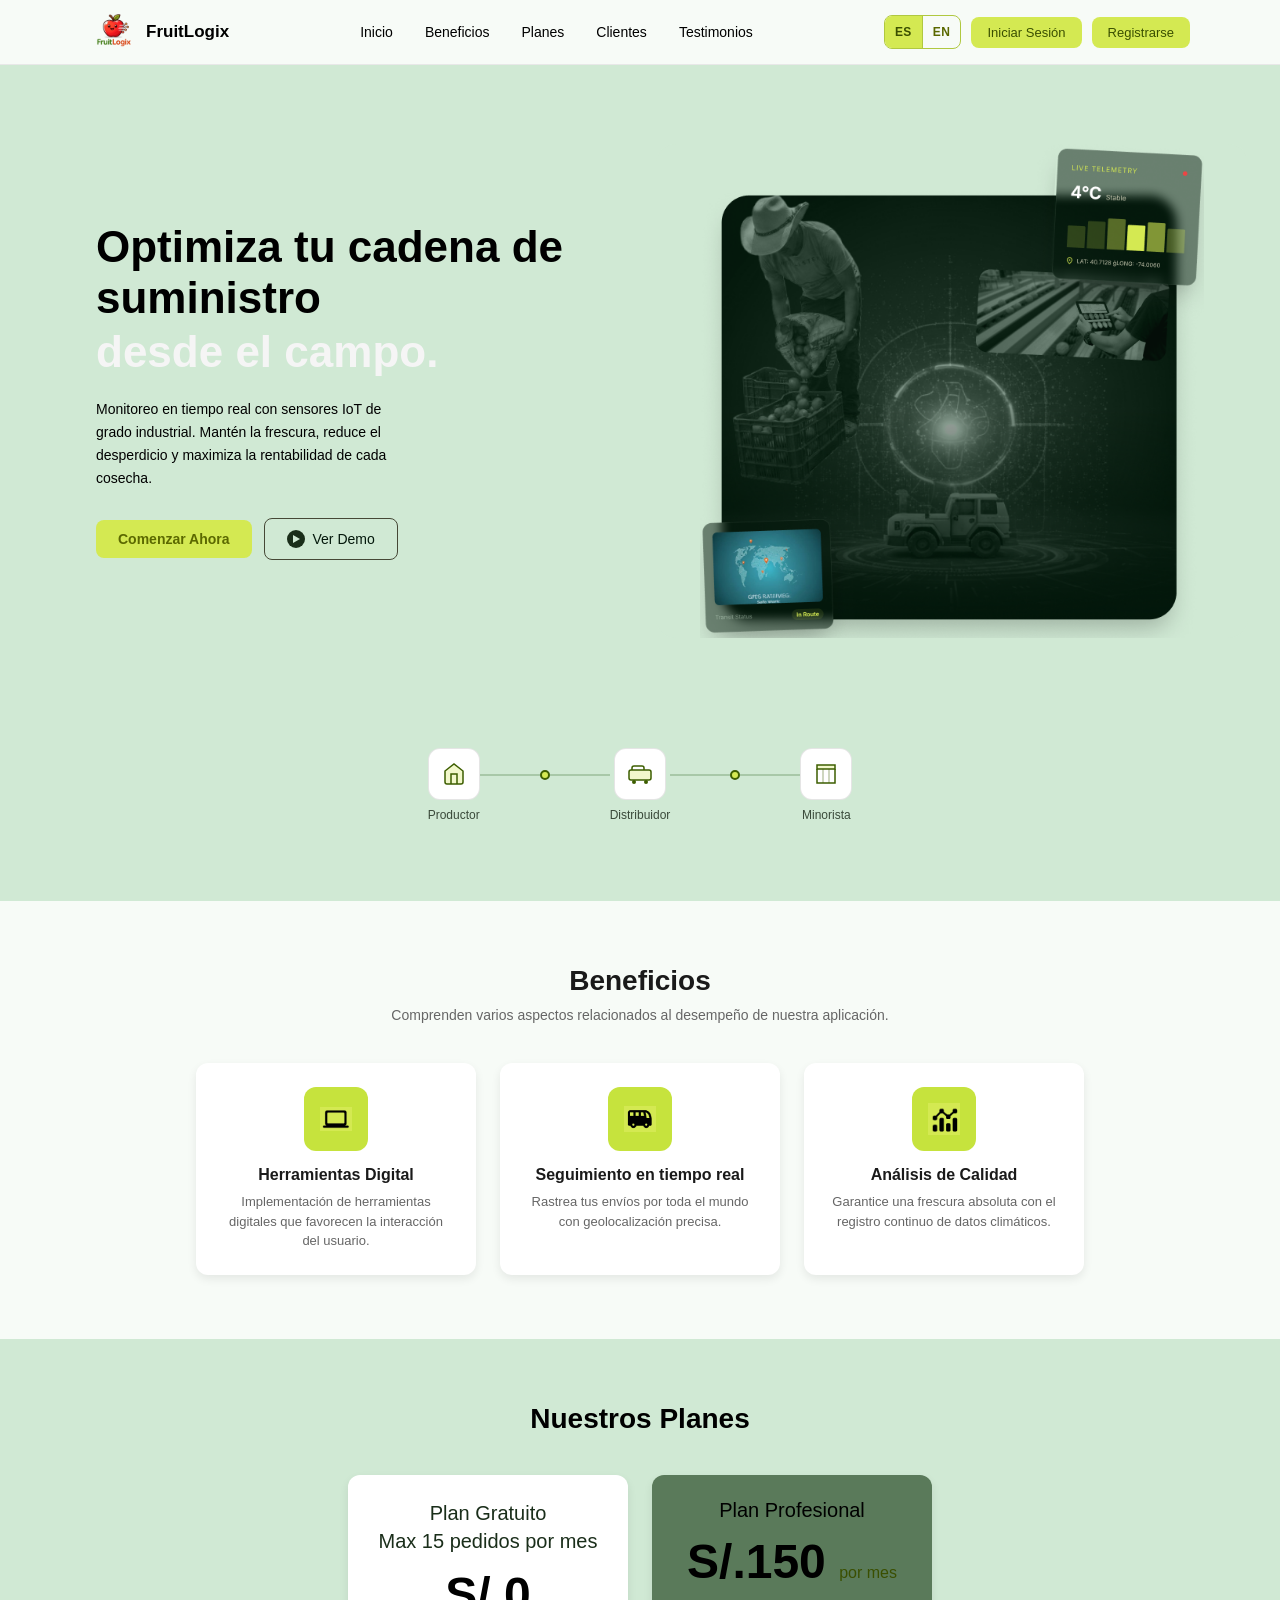
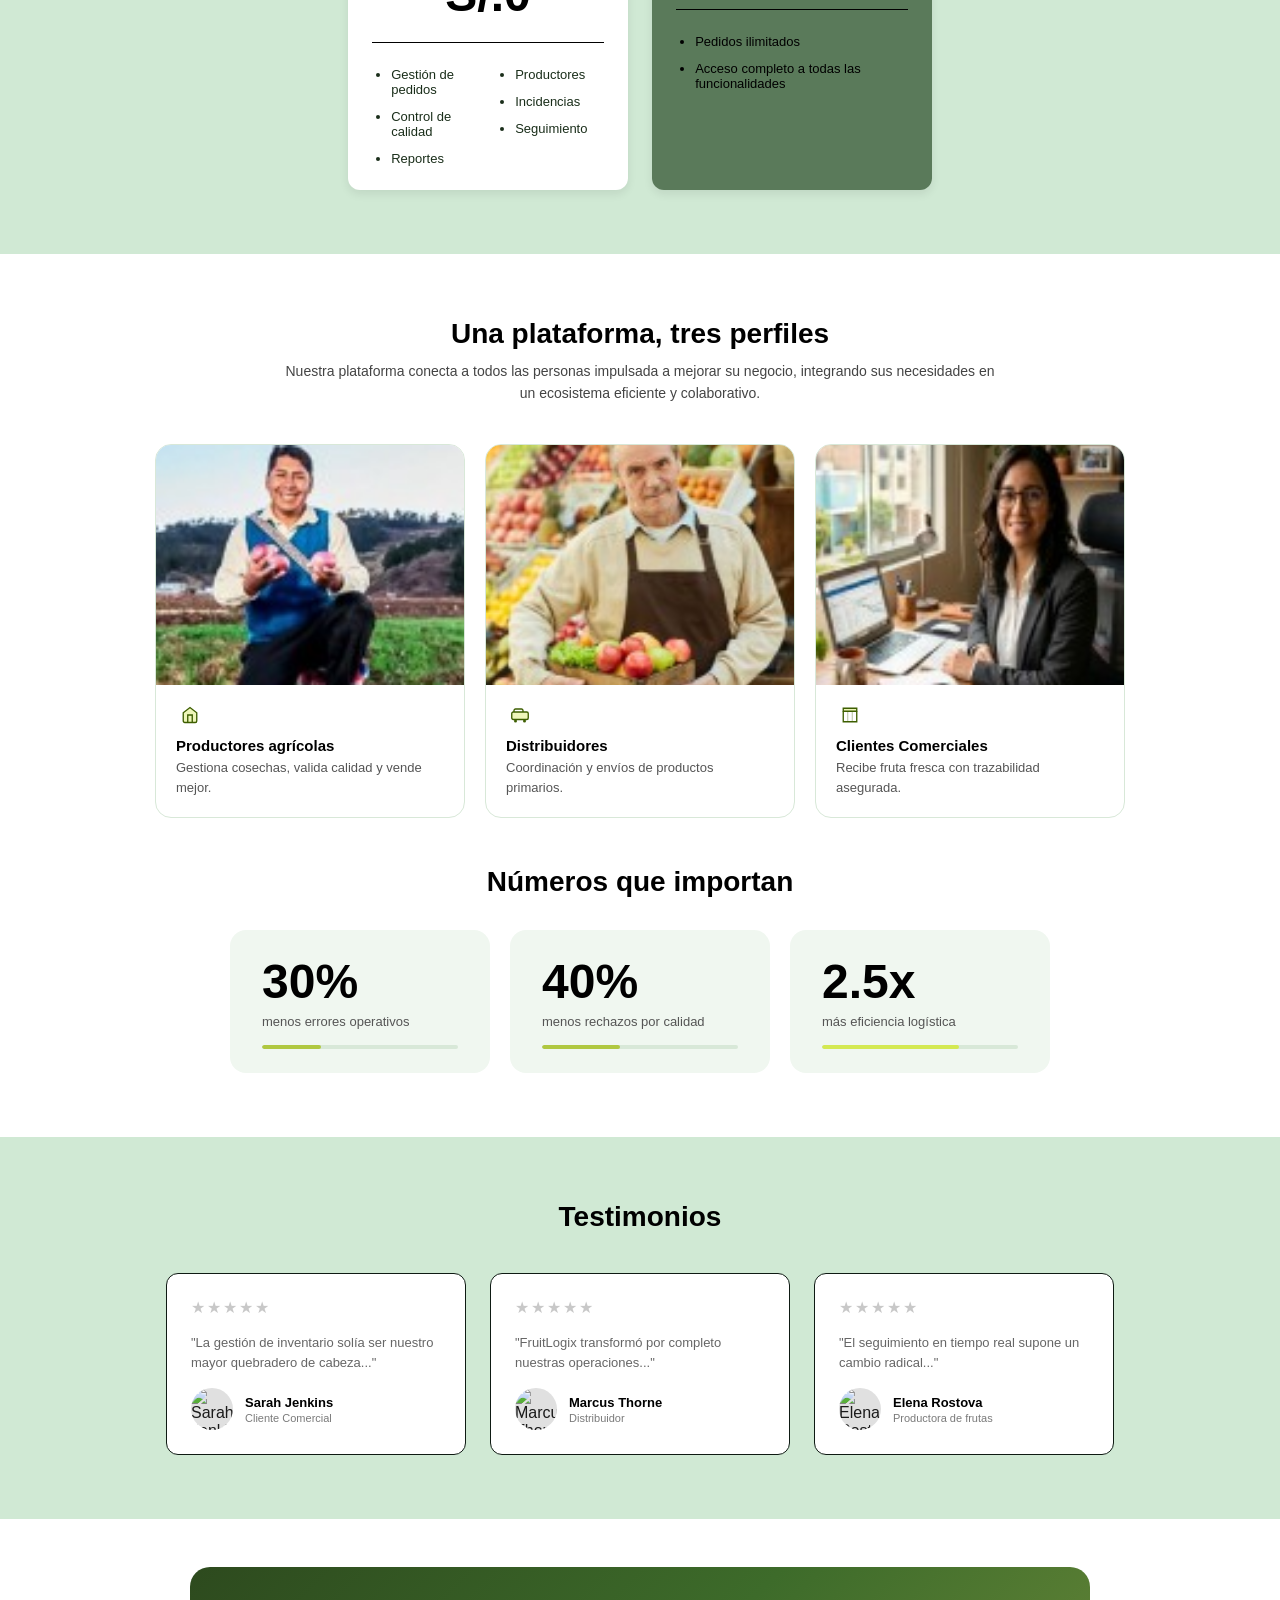
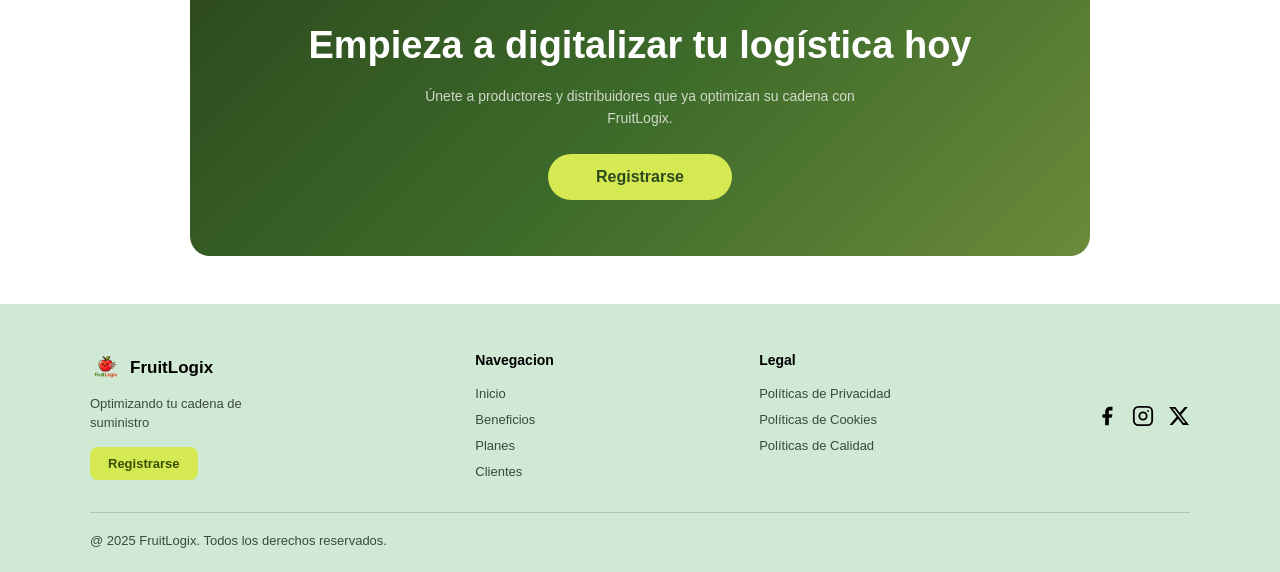
==== commit a5cd3b7b: "feat: implement navigation scroll" ====
--- a/index.html
+++ b/index.html
@@ -1,57 +1,32 @@
 <!DOCTYPE html>
 <html lang="es">
+
 <head>
     <meta charset="UTF-8">
     <meta name="viewport" content="width=device-width, initial-scale=1.0">
     <link rel="stylesheet" href="styles.css">
     <title>FruitLogix</title>
 </head>
+
 <body>
 
-    <!-- NAV SECTION -->
-    <div class="nav-wrapper">
-        <nav class="nav" aria-label="Navegación principal">
-
-            <a href="#" class="nav-brand">
-                <img src="assets/images/logo.ico" alt="FruitLogix logo" class="brand-icon">
-                <span class="brand-name">FruitLogix</span>
-            </a>
-
-            <!-- Desktop: links + actions (hidden on mobile via CSS) -->
-            <ul class="nav-links">
-                <li><a href="#" data-i18n="nav.inicio">Inicio</a></li>
-                <li><a href="#" data-i18n="nav.beneficios">Beneficios</a></li>
-                <li><a href="#" data-i18n="nav.clientes">Clientes</a></li>
-                <li><a href="#" data-i18n="nav.testimonios">Testimonios</a></li>
-            </ul>
-
-            <div class="nav-actions">
-                <div class="lang-toggle" role="group" aria-label="Idioma / Language">
-                    <button data-lang="es" class="lang-active" aria-label="Español">ES</button>
-                    <button data-lang="en" aria-label="English">EN</button>
-                </div>
-                <button class="btn-login"    data-i18n="nav.login">Iniciar Sesión</button>
-                <button class="btn-register" data-i18n="nav.register">Registrarse</button>
-            </div>
-
-            <!-- Hamburger button (visible on mobile) -->
-            <button class="nav-hamburger" id="hamburger" aria-label="Abrir menú" aria-expanded="false">
-                <span></span>
-                <span></span>
-                <span></span>
-            </button>
-
-        </nav>
-    </div>
-
-    <!-- MOBILE MENU OVERLAY -->
-    <div class="mobile-menu" id="mobile-menu" aria-hidden="true">
+<!-- NAV SECTION -->
+<div class="nav-wrapper">
+    <nav class="nav" aria-label="Navegación principal">
+
+        <a href="#home" class="nav-brand">
+            <img src="assets/images/logo.ico" alt="FruitLogix logo" class="brand-icon">
+            <span class="brand-name">FruitLogix</span>
+        </a>
+
         <ul class="nav-links">
-            <li><a href="#" data-i18n="nav.inicio"      onclick="closeMobileMenu()">Inicio</a></li>
-            <li><a href="#" data-i18n="nav.beneficios"  onclick="closeMobileMenu()">Beneficios</a></li>
-            <li><a href="#" data-i18n="nav.clientes"    onclick="closeMobileMenu()">Clientes</a></li>
-            <li><a href="#" data-i18n="nav.testimonios" onclick="closeMobileMenu()">Testimonios</a></li>
+            <li><a href="#home"         data-i18n="nav.inicio">Inicio</a></li>
+            <li><a href="#benefits"     data-i18n="nav.beneficios">Beneficios</a></li>
+            <li><a href="#plans"     data-i18n="nav.plans">Planes</a></li>
+            <li><a href="#clients"      data-i18n="nav.clientes">Clientes</a></li>
+            <li><a href="#testimonials" data-i18n="nav.testimonios">Testimonios</a></li>
         </ul>
+
         <div class="nav-actions">
             <div class="lang-toggle" role="group" aria-label="Idioma / Language">
                 <button data-lang="es" class="lang-active" aria-label="Español">ES</button>
@@ -60,388 +35,412 @@
             <button class="btn-login"    data-i18n="nav.login">Iniciar Sesión</button>
             <button class="btn-register" data-i18n="nav.register">Registrarse</button>
         </div>
-    </div>
-
-    <!-- HERO SECTION -->
-    <section class="hero">
-
-        <div class="hero-left">
-            <div class="hero-heading">
-                <h1 class="hero-title"        data-i18n="hero.title">Optimiza tu cadena de suministro</h1>
-                <p  class="hero-title-accent" data-i18n="hero.title.accent">desde el campo.</p>
-            </div>
-            <p class="hero-desc" data-i18n="hero.desc">
-                Monitoreo en tiempo real con sensores IoT de grado industrial.
-                Mantén la frescura, reduce el desperdicio y maximiza la rentabilidad de cada cosecha.
-            </p>
-            <div class="hero-actions">
-                <button class="btn-primary" data-i18n="hero.cta.primary">Comenzar Ahora</button>
-                <button class="btn-outline">
-                    <span class="play-icon"><span class="play-triangle"></span></span>
-                    <span data-i18n="hero.cta.demo">Ver Demo</span>
-                </button>
-            </div>
-        </div>
-
-        <div class="hero-image-box">
-            <img src="assets/images/hero-farmer.jpg" alt="Agricultor en campo" class="hero-img">
-        </div>
-
-        <div class="chain-row">
-            <div class="chain-node">
-                <div class="chain-icon">
-                    <svg width="24" height="24" viewBox="0 0 24 24" fill="none" xmlns="http://www.w3.org/2000/svg">
-                        <path d="M3 9l9-7 9 7v11a2 2 0 01-2 2H5a2 2 0 01-2-2z" stroke="#3d5e00" stroke-width="1.5" fill="#D4E952" fill-opacity="0.3"/>
-                        <path d="M9 22V12h6v10" stroke="#3d5e00" stroke-width="1.5"/>
-                    </svg>
-                </div>
-                <span class="chain-label" data-i18n="chain.producer">Productor</span>
-            </div>
-            <div class="chain-connector"></div>
-            <div class="chain-dot-connector"></div>
-            <div class="chain-connector"></div>
-            <div class="chain-node">
-                <div class="chain-icon">
-                    <svg width="24" height="24" viewBox="0 0 24 24" fill="none" xmlns="http://www.w3.org/2000/svg">
-                        <rect x="1" y="8" width="22" height="10" rx="2" stroke="#3d5e00" stroke-width="1.5" fill="#D4E952" fill-opacity="0.3"/>
-                        <path d="M16 8V6a2 2 0 00-2-2H6a2 2 0 00-2 2v2" stroke="#3d5e00" stroke-width="1.5"/>
+
+        <button class="nav-hamburger" id="hamburger" aria-label="Abrir menú" aria-expanded="false">
+            <span></span>
+            <span></span>
+            <span></span>
+        </button>
+
+    </nav>
+</div>
+
+<div class="mobile-menu" id="mobile-menu" aria-hidden="true">
+    <ul class="nav-links">
+        <li><a href="#home"         data-i18n="nav.inicio"      onclick="closeMobileMenu()">Inicio</a></li>
+        <li><a href="#benefits"     data-i18n="nav.beneficios"  onclick="closeMobileMenu()">Beneficios</a></li>
+        <li><a href="#clients"      data-i18n="nav.clientes"    onclick="closeMobileMenu()">Clientes</a></li>
+        <li><a href="#testimonials" data-i18n="nav.testimonios" onclick="closeMobileMenu()">Testimonios</a></li>
+    </ul>
+    <div class="nav-actions">
+        <div class="lang-toggle" role="group" aria-label="Idioma / Language">
+            <button data-lang="es" class="lang-active" aria-label="Español">ES</button>
+            <button data-lang="en" aria-label="English">EN</button>
+        </div>
+        <button class="btn-login"    data-i18n="nav.login">Iniciar Sesión</button>
+        <button class="btn-register" data-i18n="nav.register">Registrarse</button>
+    </div>
+</div>
+
+<!-- HERO SECTION -->
+<section class="hero" id="home">
+
+    <div class="hero-left">
+        <div class="hero-heading">
+            <h1 class="hero-title"        data-i18n="hero.title">Optimiza tu cadena de suministro</h1>
+            <p  class="hero-title-accent" data-i18n="hero.title.accent">desde el campo.</p>
+        </div>
+        <p class="hero-desc" data-i18n="hero.desc">
+            Monitoreo en tiempo real con sensores IoT de grado industrial.
+            Mantén la frescura, reduce el desperdicio y maximiza la rentabilidad de cada cosecha.
+        </p>
+        <div class="hero-actions">
+            <button class="btn-primary" data-i18n="hero.cta.primary">Comenzar Ahora</button>
+            <button class="btn-outline">
+                <span class="play-icon"><span class="play-triangle"></span></span>
+                <span data-i18n="hero.cta.demo">Ver Demo</span>
+            </button>
+        </div>
+    </div>
+
+    <div class="hero-image-box">
+        <img src="assets/images/hero-farmer.jpg" alt="Agricultor en campo" class="hero-img">
+    </div>
+
+    <div class="chain-row">
+        <div class="chain-node">
+            <div class="chain-icon">
+                <svg width="24" height="24" viewBox="0 0 24 24" fill="none" xmlns="http://www.w3.org/2000/svg">
+                    <path d="M3 9l9-7 9 7v11a2 2 0 01-2 2H5a2 2 0 01-2-2z" stroke="#3d5e00" stroke-width="1.5" fill="#D4E952" fill-opacity="0.3"/>
+                    <path d="M9 22V12h6v10" stroke="#3d5e00" stroke-width="1.5"/>
+                </svg>
+            </div>
+            <span class="chain-label" data-i18n="chain.producer">Productor</span>
+        </div>
+        <div class="chain-connector"></div>
+        <div class="chain-dot-connector"></div>
+        <div class="chain-connector"></div>
+        <div class="chain-node">
+            <div class="chain-icon">
+                <svg width="24" height="24" viewBox="0 0 24 24" fill="none" xmlns="http://www.w3.org/2000/svg">
+                    <rect x="1" y="8" width="22" height="10" rx="2" stroke="#3d5e00" stroke-width="1.5" fill="#D4E952" fill-opacity="0.3"/>
+                    <path d="M16 8V6a2 2 0 00-2-2H6a2 2 0 00-2 2v2" stroke="#3d5e00" stroke-width="1.5"/>
+                    <circle cx="6" cy="20" r="2" fill="#3d5e00"/>
+                    <circle cx="18" cy="20" r="2" fill="#3d5e00"/>
+                </svg>
+            </div>
+            <span class="chain-label" data-i18n="chain.distributor">Distribuidor</span>
+        </div>
+        <div class="chain-connector"></div>
+        <div class="chain-dot-connector"></div>
+        <div class="chain-connector"></div>
+        <div class="chain-node">
+            <div class="chain-icon">
+                <svg width="24" height="24" viewBox="0 0 24 24" fill="none" xmlns="http://www.w3.org/2000/svg">
+                    <path d="M3 3h18v4H3z" stroke="#3d5e00" stroke-width="1.5" fill="#D4E952" fill-opacity="0.3"/>
+                    <path d="M3 7v14h18V7" stroke="#3d5e00" stroke-width="1.5"/>
+                    <path d="M9 7v14M15 7v14" stroke="#3d5e00" stroke-width="1" opacity="0.5"/>
+                </svg>
+            </div>
+            <span class="chain-label" data-i18n="chain.retailer">Minorista</span>
+        </div>
+    </div>
+
+</section>
+
+<!-- BENEFITS SECTION -->
+<section class="benefits" id="benefits">
+    <h2 data-i18n="benefits.title">Beneficios</h2>
+    <p class="section-subtitle" data-i18n="benefits.subtitle">
+        Comprenden varios aspectos relacionados al desempeño de nuestra aplicación.
+    </p>
+    <div class="card-grid">
+        <div class="card">
+            <div class="card-icon"><img src="assets/images/laptop.png" alt="Herramientas Digitales"></div>
+            <h3 data-i18n="benefits.card1.title">Herramientas Digital</h3>
+            <p  data-i18n="benefits.card1.desc">Implementación de herramientas digitales que favorecen la interacción del usuario.</p>
+        </div>
+        <div class="card">
+            <div class="card-icon"><img src="assets/images/truck.png" alt="Seguimiento"></div>
+            <h3 data-i18n="benefits.card2.title">Seguimiento en tiempo real</h3>
+            <p  data-i18n="benefits.card2.desc">Rastrea tus envíos por toda el mundo con geolocalización precisa.</p>
+        </div>
+        <div class="card">
+            <div class="card-icon"><img src="assets/images/graph.png" alt="Análisis de calidad"></div>
+            <h3 data-i18n="benefits.card3.title">Análisis de Calidad</h3>
+            <p  data-i18n="benefits.card3.desc">Garantice una frescura absoluta con el registro continuo de datos climáticos.</p>
+        </div>
+    </div>
+</section>
+
+<!-- PLANS SECTION -->
+<section class="plans" id="plans">
+    <h2 class="plans-title" data-i18n="plans.title">Nuestros Planes</h2>
+    <div class="plans-grid">
+        <div class="card card-white">
+            <h3 class="plan-name">
+                <span data-i18n="plans.free.name">Plan Gratuito</span><br>
+                <span data-i18n="plans.free.limit">Max 15 pedidos por mes</span>
+            </h3>
+            <div class="plan-price" data-i18n="plans.free.price">S/.0</div>
+            <hr class="plan-divider">
+            <div class="plan-features">
+                <ul>
+                    <li data-i18n="plans.free.f1">Gestión de pedidos</li>
+                    <li data-i18n="plans.free.f2">Control de calidad</li>
+                    <li data-i18n="plans.free.f3">Reportes</li>
+                </ul>
+                <ul>
+                    <li data-i18n="plans.free.f4">Productores</li>
+                    <li data-i18n="plans.free.f5">Incidencias</li>
+                    <li data-i18n="plans.free.f6">Seguimiento</li>
+                </ul>
+            </div>
+        </div>
+        <div class="card card-green">
+            <h3 class="plan-name" data-i18n="plans.pro.name">Plan Profesional</h3>
+            <div class="plan-price">
+                <span data-i18n="plans.pro.price">S/.150</span>
+                <span class="plan-period" data-i18n="plans.pro.period">por mes</span>
+            </div>
+            <hr class="plan-divider">
+            <ul class="plan-list">
+                <li data-i18n="plans.pro.f1">Pedidos ilimitados</li>
+                <li data-i18n="plans.pro.f2">Acceso completo a todas las funcionalidades</li>
+            </ul>
+        </div>
+    </div>
+</section>
+
+<!-- CLIENTS SECTION -->
+<section class="clients" id="clients">
+    <h2 data-i18n="clients.title">Una plataforma, tres perfiles</h2>
+    <p class="clients-subtitle" data-i18n="clients.subtitle">
+        Nuestra plataforma conecta a todos las personas impulsada a mejorar su negocio, integrando sus necesidades en un ecosistema eficiente y colaborativo.
+    </p>
+    <div class="clients-grid">
+
+        <div class="client-card">
+            <div class="client-card-image">
+                <img src="assets/images/productor.jpg" alt="Productores Agrícolas">
+            </div>
+            <div class="client-card-body">
+                <div class="client-card-icon">
+                    <svg width="18" height="18" viewBox="0 0 24 24" fill="none" xmlns="http://www.w3.org/2000/svg">
+                        <path d="M3 9l9-7 9 7v11a2 2 0 01-2 2H5a2 2 0 01-2-2z" stroke="#3d5e00" stroke-width="1.8" fill="#D4E952" fill-opacity="0.4"/>
+                        <path d="M9 22V12h6v10" stroke="#3d5e00" stroke-width="1.8"/>
+                    </svg>
+                </div>
+                <h3 data-i18n="clients.box2">Productores agrícolas</h3>
+                <p data-i18n="clients.desc2">Gestiona cosechas, valida calidad y vende mejor.</p>
+            </div>
+        </div>
+
+        <div class="client-card">
+            <div class="client-card-image">
+                <img src="assets/images/distributor.jpg" alt="Distribuidores">
+            </div>
+            <div class="client-card-body">
+                <div class="client-card-icon">
+                    <svg width="18" height="18" viewBox="0 0 24 24" fill="none" xmlns="http://www.w3.org/2000/svg">
+                        <rect x="1" y="8" width="22" height="10" rx="2" stroke="#3d5e00" stroke-width="1.8" fill="#D4E952" fill-opacity="0.4"/>
+                        <path d="M16 8V6a2 2 0 00-2-2H6a2 2 0 00-2 2v2" stroke="#3d5e00" stroke-width="1.8"/>
                         <circle cx="6" cy="20" r="2" fill="#3d5e00"/>
                         <circle cx="18" cy="20" r="2" fill="#3d5e00"/>
                     </svg>
                 </div>
-                <span class="chain-label" data-i18n="chain.distributor">Distribuidor</span>
-            </div>
-            <div class="chain-connector"></div>
-            <div class="chain-dot-connector"></div>
-            <div class="chain-connector"></div>
-            <div class="chain-node">
-                <div class="chain-icon">
-                    <svg width="24" height="24" viewBox="0 0 24 24" fill="none" xmlns="http://www.w3.org/2000/svg">
-                        <path d="M3 3h18v4H3z" stroke="#3d5e00" stroke-width="1.5" fill="#D4E952" fill-opacity="0.3"/>
-                        <path d="M3 7v14h18V7" stroke="#3d5e00" stroke-width="1.5"/>
+                <h3 data-i18n="clients.box3">Distribuidores</h3>
+                <p data-i18n="clients.desc3">Coordinación y envíos de productos primarios.</p>
+            </div>
+        </div>
+
+        <div class="client-card">
+            <div class="client-card-image">
+                <img src="assets/images/comercial.jpg" alt="Clientes Comerciales">
+            </div>
+            <div class="client-card-body">
+                <div class="client-card-icon">
+                    <svg width="18" height="18" viewBox="0 0 24 24" fill="none" xmlns="http://www.w3.org/2000/svg">
+                        <path d="M3 3h18v4H3z" stroke="#3d5e00" stroke-width="1.8" fill="#D4E952" fill-opacity="0.4"/>
+                        <path d="M3 7v14h18V7" stroke="#3d5e00" stroke-width="1.8"/>
                         <path d="M9 7v14M15 7v14" stroke="#3d5e00" stroke-width="1" opacity="0.5"/>
                     </svg>
                 </div>
-                <span class="chain-label" data-i18n="chain.retailer">Minorista</span>
-            </div>
-        </div>
-
-    </section>
-
-    <!-- BENEFITS SECTION -->
-    <section class="benefits">
-        <h2 data-i18n="benefits.title">Beneficios</h2>
-        <p class="section-subtitle" data-i18n="benefits.subtitle">
-            Comprenden varios aspectos relacionados al desempeño de nuestra aplicación.
-        </p>
-        <div class="card-grid">
-            <div class="card">
-                <div class="card-icon"><img src="assets/images/laptop.png" alt="Herramientas Digitales"></div>
-                <h3 data-i18n="benefits.card1.title">Herramientas Digital</h3>
-                <p  data-i18n="benefits.card1.desc">Implementación de herramientas digitales que favorecen la interacción del usuario.</p>
-            </div>
-            <div class="card">
-                <div class="card-icon"><img src="assets/images/truck.png" alt="Seguimiento"></div>
-                <h3 data-i18n="benefits.card2.title">Seguimiento en tiempo real</h3>
-                <p  data-i18n="benefits.card2.desc">Rastrea tus envíos por toda el mundo con geolocalización precisa.</p>
-            </div>
-            <div class="card">
-                <div class="card-icon"><img src="assets/images/graph.png" alt="Análisis de calidad"></div>
-                <h3 data-i18n="benefits.card3.title">Análisis de Calidad</h3>
-                <p  data-i18n="benefits.card3.desc">Garantice una frescura absoluta con el registro continuo de datos climáticos.</p>
-            </div>
-        </div>
-    </section>
-
-    <!-- PLANS SECTION -->
-    <section class="plans">
-        <h2 class="plans-title" data-i18n="plans.title">Nuestros Planes</h2>
-        <div class="plans-grid">
-            <div class="card card-white">
-                <h3 class="plan-name">
-                    <span data-i18n="plans.free.name">Plan Gratuito</span><br>
-                    <span data-i18n="plans.free.limit">Max 15 pedidos por mes</span>
-                </h3>
-                <div class="plan-price" data-i18n="plans.free.price">S/.0</div>
-                <hr class="plan-divider">
-                <div class="plan-features">
-                    <ul>
-                        <li data-i18n="plans.free.f1">Gestión de pedidos</li>
-                        <li data-i18n="plans.free.f2">Control de calidad</li>
-                        <li data-i18n="plans.free.f3">Reportes</li>
-                    </ul>
-                    <ul>
-                        <li data-i18n="plans.free.f4">Productores</li>
-                        <li data-i18n="plans.free.f5">Incidencias</li>
-                        <li data-i18n="plans.free.f6">Seguimiento</li>
-                    </ul>
-                </div>
-            </div>
-            <div class="card card-green">
-                <h3 class="plan-name" data-i18n="plans.pro.name">Plan Profesional</h3>
-                <div class="plan-price">
-                    <span data-i18n="plans.pro.price">S/.150</span>
-                    <span class="plan-period" data-i18n="plans.pro.period">por mes</span>
-                </div>
-                <hr class="plan-divider">
-                <ul class="plan-list">
-                    <li data-i18n="plans.pro.f1">Pedidos ilimitados</li>
-                    <li data-i18n="plans.pro.f2">Acceso completo a todas las funcionalidades</li>
+                <h3 data-i18n="clients.box1">Clientes Comerciales</h3>
+                <p data-i18n="clients.desc1">Recibe fruta fresca con trazabilidad asegurada.</p>
+            </div>
+        </div>
+
+    </div>
+</section>
+
+<!-- STATS SECTION -->
+<section class="stats">
+    <h2 class="stats-title" data-i18n="stats.title">Números que importan</h2>
+    <div class="stats-grid">
+
+        <div class="stat-card">
+            <div class="stat-value">30%</div>
+            <p class="stat-desc" data-i18n="stats.s1">menos errores operativos</p>
+            <div class="stat-bar">
+                <div class="stat-bar-fill" style="width: 30%; background: #b0c840;"></div>
+            </div>
+        </div>
+
+        <div class="stat-card">
+            <div class="stat-value">40%</div>
+            <p class="stat-desc" data-i18n="stats.s2">menos rechazos por calidad</p>
+            <div class="stat-bar">
+                <div class="stat-bar-fill" style="width: 40%; background: #b0c840;"></div>
+            </div>
+        </div>
+
+        <div class="stat-card">
+            <div class="stat-value">2.5x</div>
+            <p class="stat-desc" data-i18n="stats.s3">más eficiencia logística</p>
+            <div class="stat-bar">
+                <div class="stat-bar-fill" style="width: 70%; background: #D4E952;"></div>
+            </div>
+        </div>
+
+    </div>
+</section>
+
+<!-- TESTIMONIALS SECTION -->
+<section class="testimonials" id="testimonials">
+    <h2 class="testimonials-title" data-i18n="testimonials.title">Testimonios</h2>
+    <div class="testimonials-grid">
+        <div class="card">
+            <div class="star-rating">
+                <span>&#9733;</span><span>&#9733;</span><span>&#9733;</span><span>&#9733;</span><span>&#9733;</span>
+            </div>
+            <p class="testimonial-text" data-i18n="testimonials.t1.text">
+                "La gestión de inventario solía ser nuestro mayor quebradero de cabeza..."
+            </p>
+            <div class="author">
+                <img src="https://images.media.io/2023-blog/headshot-tips/author-headshot-1.jpg" alt="Sarah Jenkins" class="author-photo">
+                <div class="author-info">
+                    <span class="author-name" data-i18n="testimonials.t1.name">Sarah Jenkins</span>
+                    <span class="author-role" data-i18n="testimonials.t1.role">Cliente Comercial</span>
+                </div>
+            </div>
+        </div>
+        <div class="card">
+            <div class="star-rating">
+                <span>&#9733;</span><span>&#9733;</span><span>&#9733;</span><span>&#9733;</span><span>&#9733;</span>
+            </div>
+            <p class="testimonial-text" data-i18n="testimonials.t2.text">
+                "FruitLogix transformó por completo nuestras operaciones..."
+            </p>
+            <div class="author">
+                <img src="https://encrypted-tbn0.gstatic.com/images?q=tbn:ANd9GcTxBUHPw2gR9OJZFtO9qff8qJOd9s-ejt0aUQ&s" alt="Marcus Thorne" class="author-photo">
+                <div class="author-info">
+                    <span class="author-name" data-i18n="testimonials.t2.name">Marcus Thorne</span>
+                    <span class="author-role" data-i18n="testimonials.t2.role">Distribuidor</span>
+                </div>
+            </div>
+        </div>
+        <div class="card">
+            <div class="star-rating">
+                <span>&#9733;</span><span>&#9733;</span><span>&#9733;</span><span>&#9733;</span><span>&#9733;</span>
+            </div>
+            <p class="testimonial-text" data-i18n="testimonials.t3.text">
+                "El seguimiento en tiempo real supone un cambio radical..."
+            </p>
+            <div class="author">
+                <img src="https://img.freepik.com/foto-gratis/vista-lateral-mujer-recogiendo-frutas_23-2149514630.jpg?semt=ais_hybrid&w=740&q=80" alt="Elena Rostova" class="author-photo">
+                <div class="author-info">
+                    <span class="author-name" data-i18n="testimonials.t3.name">Elena Rostova</span>
+                    <span class="author-role" data-i18n="testimonials.t3.role">Productora de frutas</span>
+                </div>
+            </div>
+        </div>
+    </div>
+</section>
+
+<!-- CTA SECTION -->
+<section class="cta">
+    <div class="cta-box">
+        <h2 class="cta-title" data-i18n="cta.title">Empieza a digitalizar tu logística hoy</h2>
+        <p class="cta-desc" data-i18n="cta.desc">Únete a productores y distribuidores que ya optimizan su cadena con FruitLogix.</p>
+        <button class="cta-btn" data-i18n="cta.btn">Registrarse</button>
+    </div>
+</section>
+
+<!-- FOOTER -->
+<footer class="footer">
+    <div class="footer-inner">
+        <div class="footer-top">
+
+            <div class="footer-brand">
+                <div class="footer-brand-logo">
+                    <img src="assets/images/logo.ico" alt="FruitLogix logo" class="footer-logo-icon">
+                    <span class="footer-logo-name">FruitLogix</span>
+                </div>
+                <p class="footer-brand-desc" data-i18n="footer.brand.desc">
+                    Optimizando tu cadena de suministro
+                </p>
+                <button class="footer-register-btn" data-i18n="footer.register">
+                    Registrarse &nbsp;→
+                </button>
+            </div>
+
+            <div class="footer-col">
+                <h4 class="footer-col-title" data-i18n="footer.nav.title">Navegacion</h4>
+                <ul class="footer-col-links">
+                    <li><a href="#home"     data-i18n="nav.inicio">Inicio</a></li>
+                    <li><a href="#benefits" data-i18n="nav.beneficios">Beneficios</a></li>
+                    <li><a href="#plans"    data-i18n="footer.nav.plans">Planes</a></li>
+                    <li><a href="#clients"  data-i18n="nav.clientes">Clientes</a></li>
                 </ul>
             </div>
-        </div>
-    </section>
-
-    <!-- CLIENTS SECTION -->
-    <section class="clients">
-        <h2 data-i18n="clients.title">Una plataforma, tres perfiles</h2>
-        <p class="clients-subtitle" data-i18n="clients.subtitle">
-            Nuestra plataforma conecta a todos las personas impulsada a mejorar su negocio, integrando sus necesidades en un ecosistema eficiente y colaborativo.
-        </p>
-        <div class="clients-grid">
-
-            <div class="client-card">
-                <div class="client-card-image">
-                    <img src="assets/images/productor.jpg" alt="Productores Agrícolas">
-                </div>
-                <div class="client-card-body">
-                    <div class="client-card-icon">
-                        <svg width="18" height="18" viewBox="0 0 24 24" fill="none" xmlns="http://www.w3.org/2000/svg">
-                            <path d="M3 9l9-7 9 7v11a2 2 0 01-2 2H5a2 2 0 01-2-2z" stroke="#3d5e00" stroke-width="1.8" fill="#D4E952" fill-opacity="0.4"/>
-                            <path d="M9 22V12h6v10" stroke="#3d5e00" stroke-width="1.8"/>
-                        </svg>
-                    </div>
-                    <h3 data-i18n="clients.box2">Productores agrícolas</h3>
-                    <p data-i18n="clients.desc2">Gestiona cosechas, valida calidad y vende mejor.</p>
-                </div>
-            </div>
-
-            <div class="client-card">
-                <div class="client-card-image">
-                    <img src="assets/images/distributor.jpg" alt="Distribuidores">
-                </div>
-                <div class="client-card-body">
-                    <div class="client-card-icon">
-                        <svg width="18" height="18" viewBox="0 0 24 24" fill="none" xmlns="http://www.w3.org/2000/svg">
-                            <rect x="1" y="8" width="22" height="10" rx="2" stroke="#3d5e00" stroke-width="1.8" fill="#D4E952" fill-opacity="0.4"/>
-                            <path d="M16 8V6a2 2 0 00-2-2H6a2 2 0 00-2 2v2" stroke="#3d5e00" stroke-width="1.8"/>
-                            <circle cx="6" cy="20" r="2" fill="#3d5e00"/>
-                            <circle cx="18" cy="20" r="2" fill="#3d5e00"/>
-                        </svg>
-                    </div>
-                    <h3 data-i18n="clients.box3">Distribuidores</h3>
-                    <p data-i18n="clients.desc3">Coordinación y envíos de productos primarios.</p>
-                </div>
-            </div>
-
-            <div class="client-card">
-                <div class="client-card-image">
-                    <img src="assets/images/comercial.jpg" alt="Clientes Comerciales">
-                </div>
-                <div class="client-card-body">
-                    <div class="client-card-icon">
-                        <svg width="18" height="18" viewBox="0 0 24 24" fill="none" xmlns="http://www.w3.org/2000/svg">
-                            <path d="M3 3h18v4H3z" stroke="#3d5e00" stroke-width="1.8" fill="#D4E952" fill-opacity="0.4"/>
-                            <path d="M3 7v14h18V7" stroke="#3d5e00" stroke-width="1.8"/>
-                            <path d="M9 7v14M15 7v14" stroke="#3d5e00" stroke-width="1" opacity="0.5"/>
-                        </svg>
-                    </div>
-                    <h3 data-i18n="clients.box1">Clientes Comerciales</h3>
-                    <p data-i18n="clients.desc1">Recibe fruta fresca con trazabilidad asegurada.</p>
-                </div>
-            </div>
-
-        </div>
-    </section>
-
-    <!-- STATS SECTION -->
-    <section class="stats">
-        <h2 class="stats-title" data-i18n="stats.title">Números que importan</h2>
-        <div class="stats-grid">
-
-            <div class="stat-card">
-                <div class="stat-value">30%</div>
-                <p class="stat-desc" data-i18n="stats.s1">menos errores operativos</p>
-                <div class="stat-bar">
-                    <div class="stat-bar-fill" style="width: 30%; background: #b0c840;"></div>
-                </div>
-            </div>
-
-            <div class="stat-card">
-                <div class="stat-value">40%</div>
-                <p class="stat-desc" data-i18n="stats.s2">menos rechazos por calidad</p>
-                <div class="stat-bar">
-                    <div class="stat-bar-fill" style="width: 40%; background: #b0c840;"></div>
-                </div>
-            </div>
-
-            <div class="stat-card">
-                <div class="stat-value">2.5x</div>
-                <p class="stat-desc" data-i18n="stats.s3">más eficiencia logística</p>
-                <div class="stat-bar">
-                    <div class="stat-bar-fill" style="width: 70%; background: #D4E952;"></div>
-                </div>
-            </div>
-
-        </div>
-    </section>
-
-    <!-- TESTIMONIALS SECTION -->
-    <section class="testimonials">
-        <h2 class="testimonials-title" data-i18n="testimonials.title">Testimonios</h2>
-        <div class="testimonials-grid">
-            <div class="card">
-                <div class="star-rating">
-                    <span>&#9733;</span><span>&#9733;</span><span>&#9733;</span><span>&#9733;</span><span>&#9733;</span>
-                </div>
-                <p class="testimonial-text" data-i18n="testimonials.t1.text">
-                    "La gestión de inventario solía ser nuestro mayor quebradero de cabeza..."
-                </p>
-                <div class="author">
-                    <img src="https://images.media.io/2023-blog/headshot-tips/author-headshot-1.jpg" alt="Sarah Jenkins" class="author-photo">
-                    <div class="author-info">
-                        <span class="author-name" data-i18n="testimonials.t1.name">Sarah Jenkins</span>
-                        <span class="author-role" data-i18n="testimonials.t1.role">Cliente Comercial</span>
-                    </div>
-                </div>
-            </div>
-            <div class="card">
-                <div class="star-rating">
-                    <span>&#9733;</span><span>&#9733;</span><span>&#9733;</span><span>&#9733;</span><span>&#9733;</span>
-                </div>
-                <p class="testimonial-text" data-i18n="testimonials.t2.text">
-                    "FruitLogix transformó por completo nuestras operaciones..."
-                </p>
-                <div class="author">
-                    <img src="https://encrypted-tbn0.gstatic.com/images?q=tbn:ANd9GcTxBUHPw2gR9OJZFtO9qff8qJOd9s-ejt0aUQ&s" alt="Marcus Thorne" class="author-photo">
-                    <div class="author-info">
-                        <span class="author-name" data-i18n="testimonials.t2.name">Marcus Thorne</span>
-                        <span class="author-role" data-i18n="testimonials.t2.role">Distribuidor</span>
-                    </div>
-                </div>
-            </div>
-            <div class="card">
-                <div class="star-rating">
-                    <span>&#9733;</span><span>&#9733;</span><span>&#9733;</span><span>&#9733;</span><span>&#9733;</span>
-                </div>
-                <p class="testimonial-text" data-i18n="testimonials.t3.text">
-                    "El seguimiento en tiempo real supone un cambio radical..."
-                </p>
-                <div class="author">
-                    <img src="https://img.freepik.com/foto-gratis/vista-lateral-mujer-recogiendo-frutas_23-2149514630.jpg?semt=ais_hybrid&w=740&q=80" alt="Elena Rostova" class="author-photo">
-                    <div class="author-info">
-                        <span class="author-name" data-i18n="testimonials.t3.name">Elena Rostova</span>
-                        <span class="author-role" data-i18n="testimonials.t3.role">Productora de frutas</span>
-                    </div>
-                </div>
-            </div>
-        </div>
-    </section>
-
-    <!-- CTA SECTION -->
-    <section class="cta">
-        <div class="cta-box">
-            <h2 class="cta-title" data-i18n="cta.title">Empieza a digitalizar tu logística hoy</h2>
-            <p class="cta-desc" data-i18n="cta.desc">Únete a productores y distribuidores que ya optimizan su cadena con FruitLogix.</p>
-            <button class="cta-btn" data-i18n="cta.btn">Registrarse</button>
-        </div>
-    </section>
-
-    <!-- FOOTER -->
-    <footer class="footer">
-        <div class="footer-inner">
-            <div class="footer-top">
-
-                <div class="footer-brand">
-                    <div class="footer-brand-logo">
-                        <img src="assets/images/logo.ico" alt="FruitLogix logo" class="footer-logo-icon">
-                        <span class="footer-logo-name">FruitLogix</span>
-                    </div>
-                    <p class="footer-brand-desc" data-i18n="footer.brand.desc">
-                        Optimizando tu cadena de suministro
-                    </p>
-                    <button class="footer-register-btn" data-i18n="footer.register">
-                        Registrarse &nbsp;→
-                    </button>
-                </div>
-
-                <div class="footer-col">
-                    <h4 class="footer-col-title" data-i18n="footer.nav.title">Navegacion</h4>
-                    <ul class="footer-col-links">
-                        <li><a href="#" data-i18n="nav.inicio">Inicio</a></li>
-                        <li><a href="#" data-i18n="nav.beneficios">Beneficios</a></li>
-                        <li><a href="#" data-i18n="footer.nav.plans">Planes</a></li>
-                        <li><a href="#" data-i18n="nav.clientes">Clientes</a></li>
-                    </ul>
-                </div>
-
-                <div class="footer-col">
-                    <h4 class="footer-col-title" data-i18n="footer.legal.title">Legal</h4>
-                    <ul class="footer-col-links">
-                        <li><a href="#" data-i18n="footer.privacy">Politicas de Privacidad</a></li>
-                        <li><a href="#" data-i18n="footer.cookies">Politicas de Cookies</a></li>
-                        <li><a href="#" data-i18n="footer.quality">Politicas de Calidad</a></li>
-                    </ul>
-                </div>
-
-                <div class="footer-social">
-                    <a href="#" aria-label="Facebook" class="social-link">
-                        <svg xmlns="http://www.w3.org/2000/svg" width="22" height="22" viewBox="0 0 24 24" fill="#000">
-                            <path d="M18 2h-3a5 5 0 00-5 5v3H7v4h3v8h4v-8h3l1-4h-4V7a1 1 0 011-1h3z"/>
-                        </svg>
-                    </a>
-                    <a href="#" aria-label="Instagram" class="social-link">
-                        <svg xmlns="http://www.w3.org/2000/svg" width="22" height="22" viewBox="0 0 24 24" fill="none" stroke="#000" stroke-width="2" stroke-linecap="round" stroke-linejoin="round">
-                            <rect x="2" y="2" width="20" height="20" rx="5" ry="5"/>
-                            <circle cx="12" cy="12" r="4"/>
-                            <circle cx="17.5" cy="6.5" r="1" fill="#000" stroke="none"/>
-                        </svg>
-                    </a>
-                    <a href="#" aria-label="X" class="social-link">
-                        <svg xmlns="http://www.w3.org/2000/svg" width="22" height="22" viewBox="0 0 24 24" fill="#000">
-                            <path d="M18.244 2.25h3.308l-7.227 8.26 8.502 11.24H16.17l-5.214-6.817L4.99 21.75H1.68l7.73-8.835L1.254 2.25H8.08l4.713 6.231zm-1.161 17.52h1.833L7.084 4.126H5.117z"/>
-                        </svg>
-                    </a>
-                </div>
-
-            </div>
-
-            <hr class="footer-divider">
-
-            <div class="footer-bottom">
-                <p class="footer-copyright" data-i18n="footer.copyright">
-                    @ 2025 FruitLogix. Todos los derechos reservados.
-                </p>
-            </div>
-        </div>
-    </footer>
-
-    <script src="assets/i18n/i18n.js"></script>
-    <script>
-
+
+            <div class="footer-col">
+                <h4 class="footer-col-title" data-i18n="footer.legal.title">Legal</h4>
+                <ul class="footer-col-links">
+                    <li><a href="#" data-i18n="footer.privacy">Politicas de Privacidad</a></li>
+                    <li><a href="#" data-i18n="footer.cookies">Politicas de Cookies</a></li>
+                    <li><a href="#" data-i18n="footer.quality">Politicas de Calidad</a></li>
+                </ul>
+            </div>
+
+            <div class="footer-social">
+                <a href="#" aria-label="Facebook" class="social-link">
+                    <svg xmlns="http://www.w3.org/2000/svg" width="22" height="22" viewBox="0 0 24 24" fill="#000">
+                        <path d="M18 2h-3a5 5 0 00-5 5v3H7v4h3v8h4v-8h3l1-4h-4V7a1 1 0 011-1h3z"/>
+                    </svg>
+                </a>
+                <a href="#" aria-label="Instagram" class="social-link">
+                    <svg xmlns="http://www.w3.org/2000/svg" width="22" height="22" viewBox="0 0 24 24" fill="none" stroke="#000" stroke-width="2" stroke-linecap="round" stroke-linejoin="round">
+                        <rect x="2" y="2" width="20" height="20" rx="5" ry="5"/>
+                        <circle cx="12" cy="12" r="4"/>
+                        <circle cx="17.5" cy="6.5" r="1" fill="#000" stroke="none"/>
+                    </svg>
+                </a>
+                <a href="#" aria-label="X" class="social-link">
+                    <svg xmlns="http://www.w3.org/2000/svg" width="22" height="22" viewBox="0 0 24 24" fill="#000">
+                        <path d="M18.244 2.25h3.308l-7.227 8.26 8.502 11.24H16.17l-5.214-6.817L4.99 21.75H1.68l7.73-8.835L1.254 2.25H8.08l4.713 6.231zm-1.161 17.52h1.833L7.084 4.126H5.117z"/>
+                    </svg>
+                </a>
+            </div>
+
+        </div>
+
+        <hr class="footer-divider">
+
+        <div class="footer-bottom">
+            <p class="footer-copyright" data-i18n="footer.copyright">
+                @ 2025 FruitLogix. Todos los derechos reservados.
+            </p>
+        </div>
+    </div>
+</footer>
+
+<script src="assets/i18n/i18n.js"></script>
+<script>
     const hamburger  = document.getElementById('hamburger');
     const mobileMenu = document.getElementById('mobile-menu');
 
-      function closeMobileMenu() {
+    function closeMobileMenu() {
         hamburger.classList.remove('open');
         mobileMenu.classList.remove('open');
         hamburger.setAttribute('aria-expanded', 'false');
         mobileMenu.setAttribute('aria-hidden', 'true');
         document.body.style.overflow = '';
-      }
-
-      hamburger.addEventListener('click', () => {
+    }
+
+    hamburger.addEventListener('click', () => {
         const isOpen = mobileMenu.classList.toggle('open');
         hamburger.classList.toggle('open', isOpen);
         hamburger.setAttribute('aria-expanded', isOpen);
         mobileMenu.setAttribute('aria-hidden', !isOpen);
         document.body.style.overflow = isOpen ? 'hidden' : '';
-      });
-
-      document.addEventListener('keydown', e => {
+    });
+
+    document.addEventListener('keydown', e => {
         if (e.key === 'Escape') closeMobileMenu();
-      });
-    </script>
+    });
+</script>
 
 </body>
 </html>
--- a/styles.css
+++ b/styles.css
@@ -1134,7 +1134,6 @@
     align-self: flex-start;
   }
 
-  /* Nav wrapper */
   .nav-wrapper {
     padding: 0 1rem;
   }
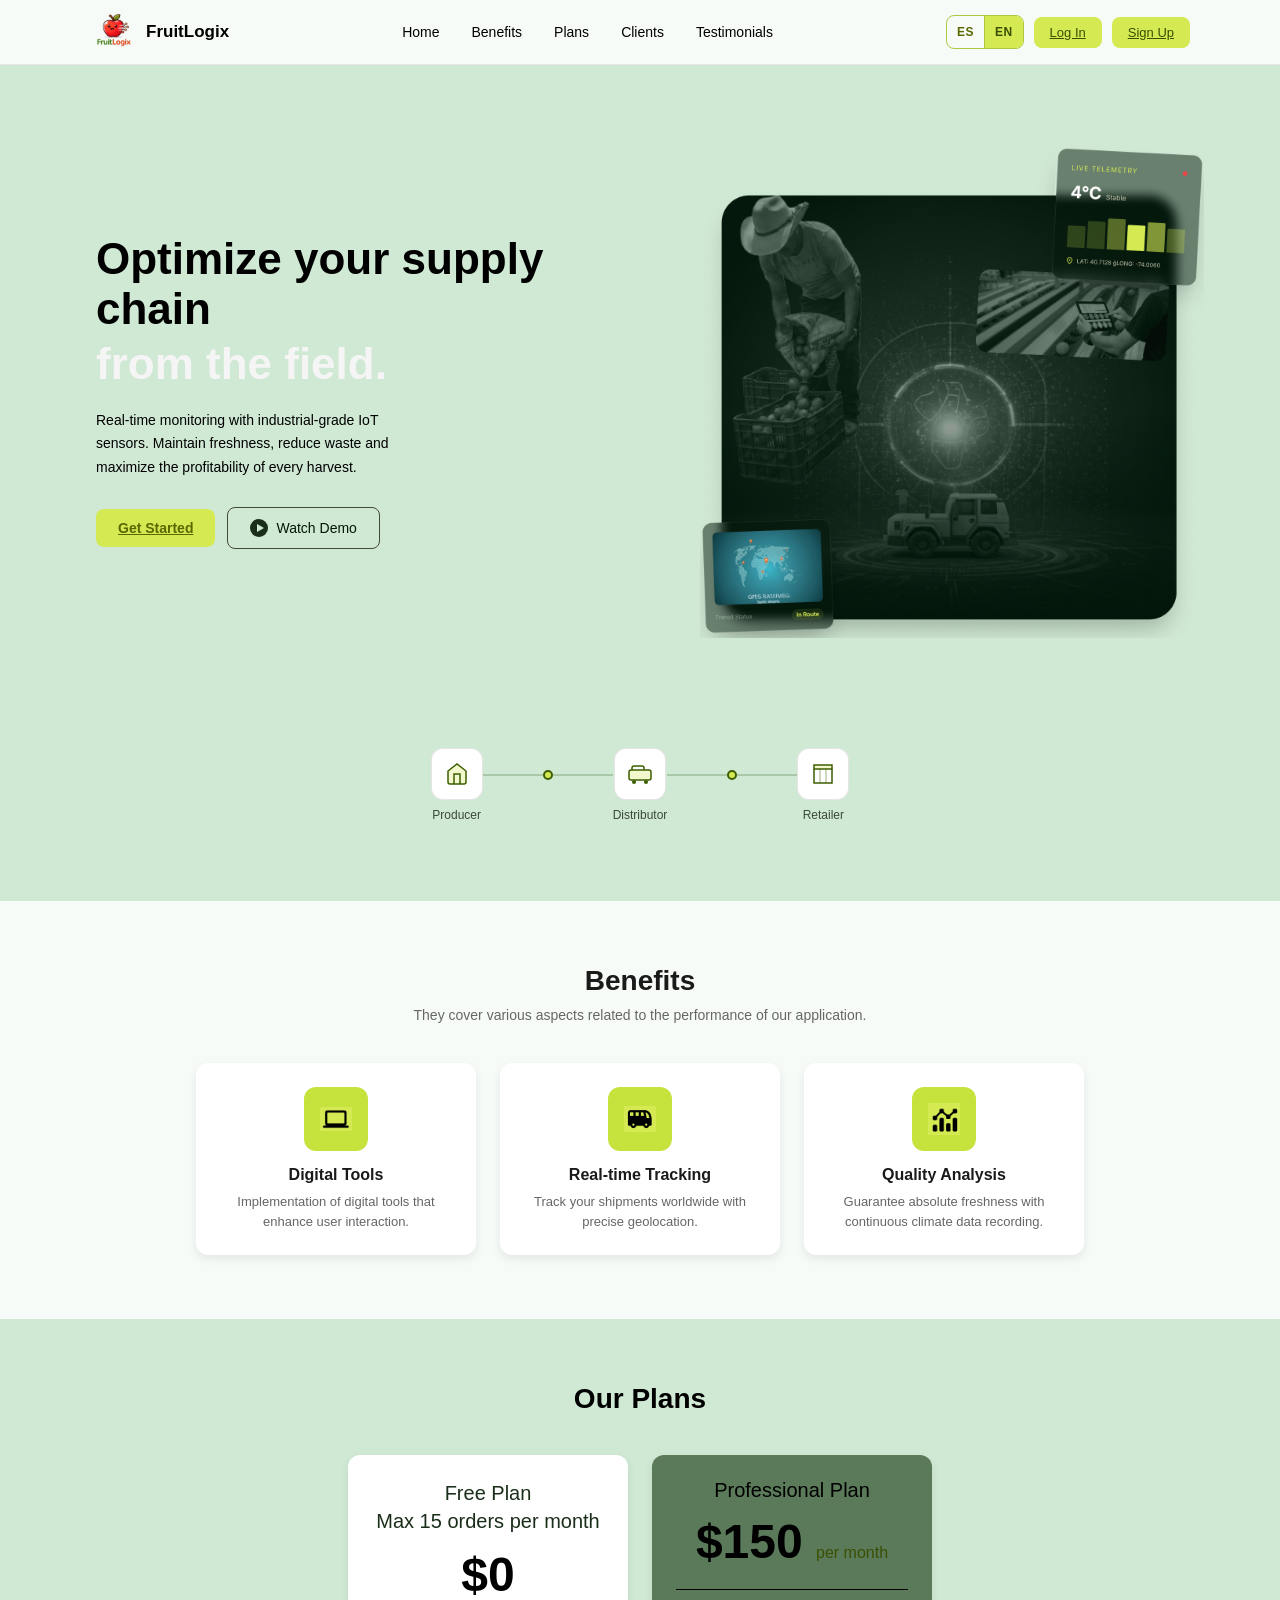
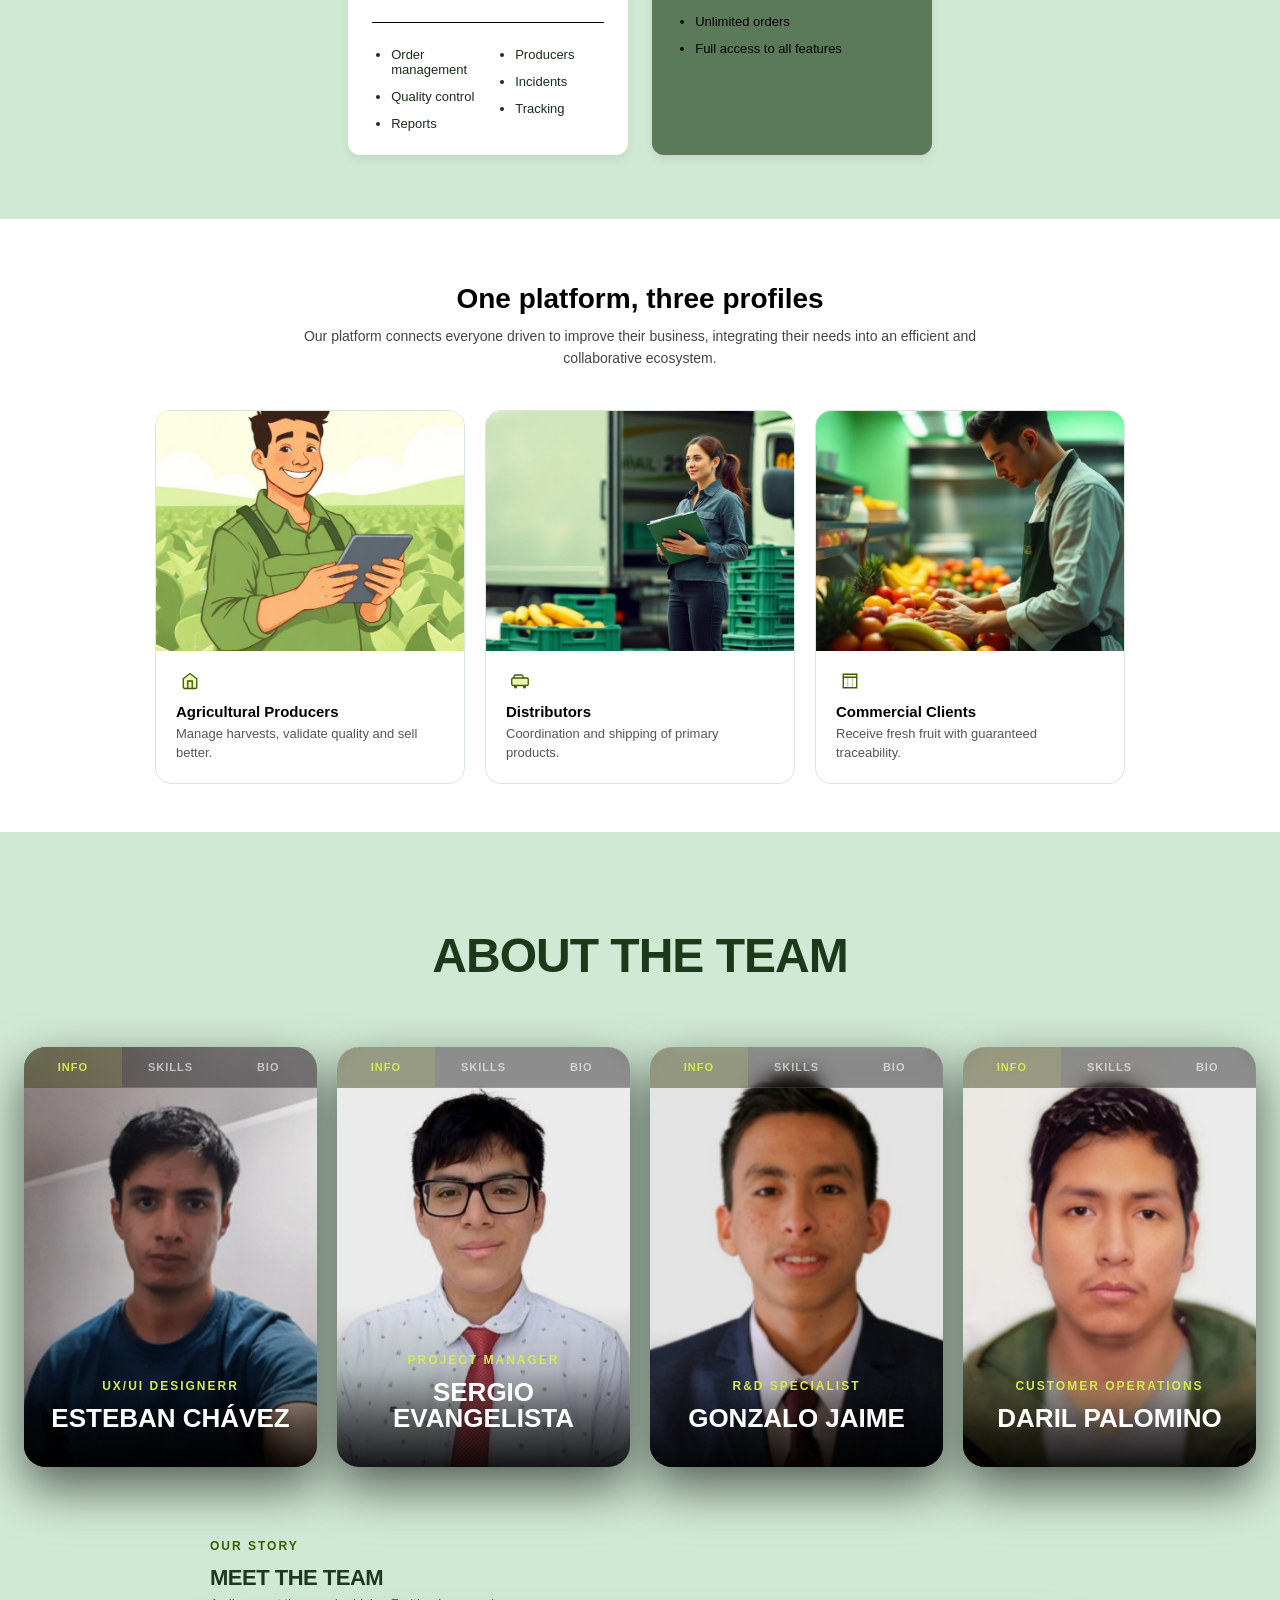
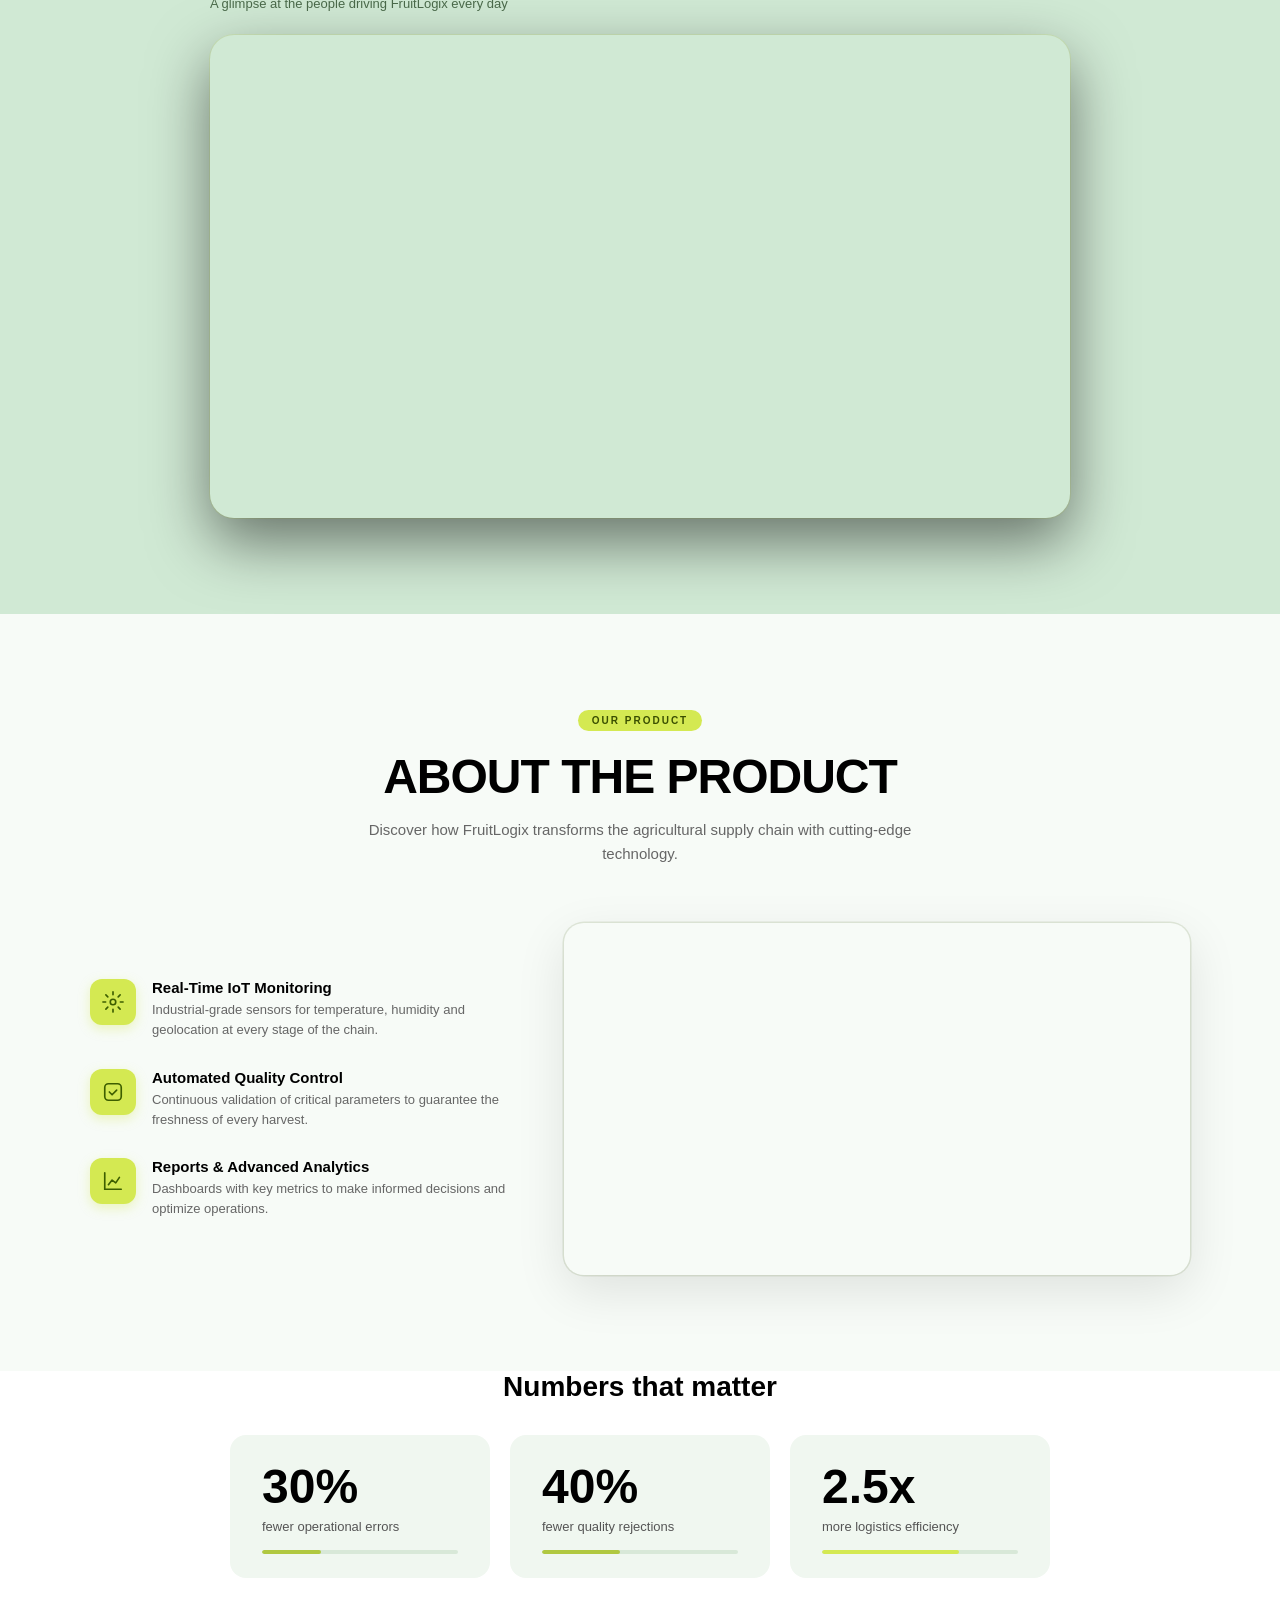
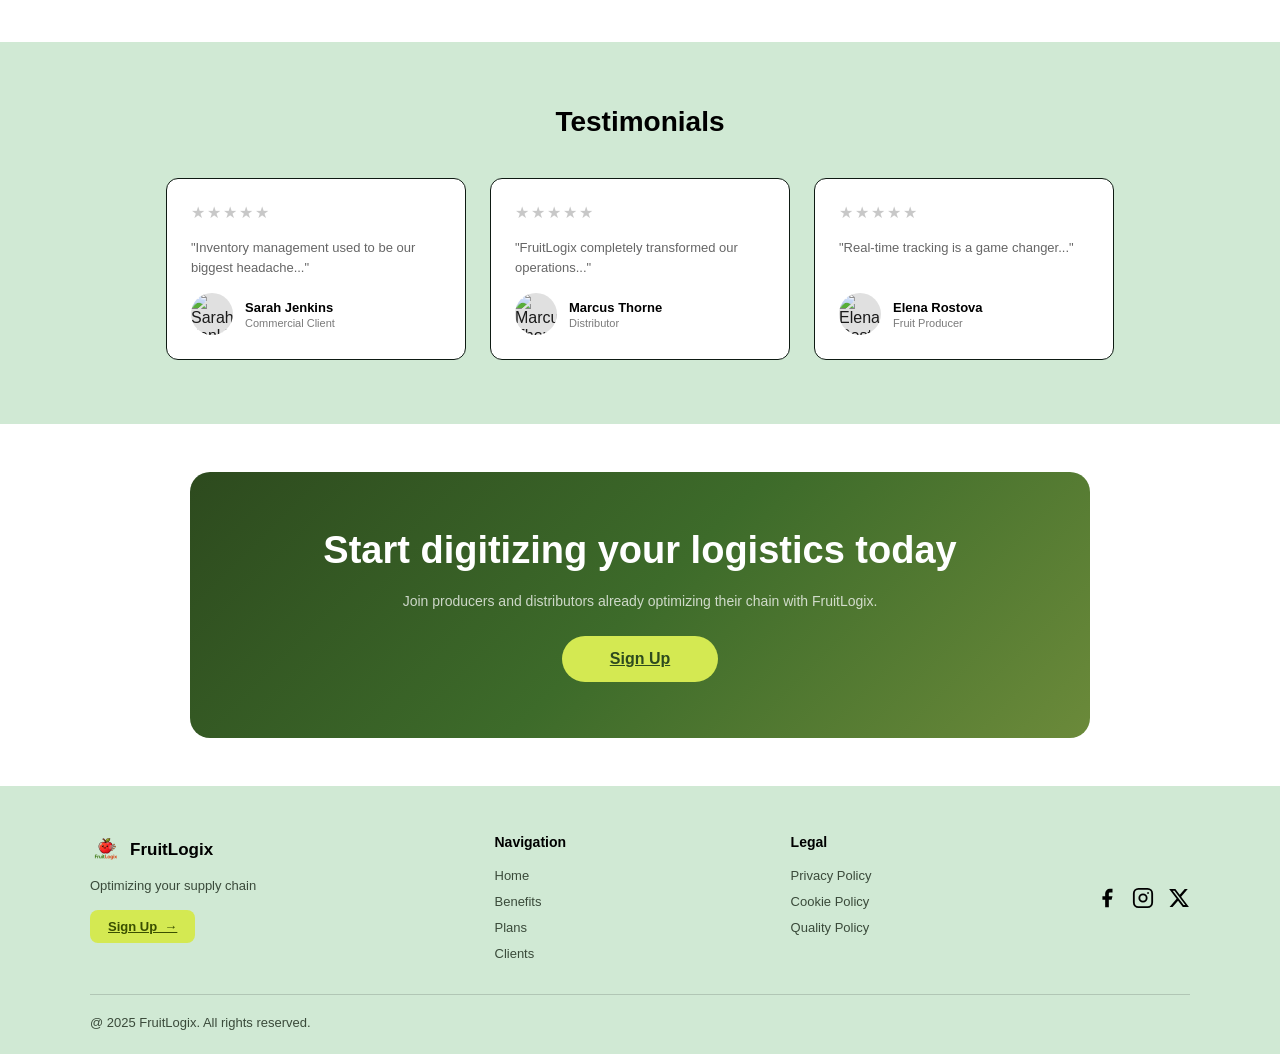
==== commit e0128c5e: "feat: integrate about the product and team videos" ====
--- a/index.html
+++ b/index.html
@@ -20,10 +20,10 @@
         </a>
 
         <ul class="nav-links">
-            <li><a href="#home"         data-i18n="nav.inicio">Inicio</a></li>
-            <li><a href="#benefits"     data-i18n="nav.beneficios">Beneficios</a></li>
-            <li><a href="#plans"     data-i18n="nav.plans">Planes</a></li>
-            <li><a href="#clients"      data-i18n="nav.clientes">Clientes</a></li>
+            <li><a href="#home" data-i18n="nav.inicio">Inicio</a></li>
+            <li><a href="#benefits" data-i18n="nav.beneficios">Beneficios</a></li>
+            <li><a href="#plans" data-i18n="nav.plans">Planes</a></li>
+            <li><a href="#clients" data-i18n="nav.clientes">Clientes</a></li>
             <li><a href="#testimonials" data-i18n="nav.testimonios">Testimonios</a></li>
         </ul>
 
@@ -32,8 +32,9 @@
                 <button data-lang="es" class="lang-active" aria-label="Español">ES</button>
                 <button data-lang="en" aria-label="English">EN</button>
             </div>
-            <button class="btn-login"    data-i18n="nav.login">Iniciar Sesión</button>
-            <button class="btn-register" data-i18n="nav.register">Registrarse</button>
+            <a href="https://fruitlogixweb.web.app/login" class="btn-login" data-i18n="nav.login">Iniciar Sesión</a>
+            <a href="https://fruitlogixweb.web.app/register" class="btn-register"
+               data-i18n="nav.register">Registrarse</a>
         </div>
 
         <button class="nav-hamburger" id="hamburger" aria-label="Abrir menú" aria-expanded="false">
@@ -47,9 +48,9 @@
 
 <div class="mobile-menu" id="mobile-menu" aria-hidden="true">
     <ul class="nav-links">
-        <li><a href="#home"         data-i18n="nav.inicio"      onclick="closeMobileMenu()">Inicio</a></li>
-        <li><a href="#benefits"     data-i18n="nav.beneficios"  onclick="closeMobileMenu()">Beneficios</a></li>
-        <li><a href="#clients"      data-i18n="nav.clientes"    onclick="closeMobileMenu()">Clientes</a></li>
+        <li><a href="#home" data-i18n="nav.inicio" onclick="closeMobileMenu()">Inicio</a></li>
+        <li><a href="#benefits" data-i18n="nav.beneficios" onclick="closeMobileMenu()">Beneficios</a></li>
+        <li><a href="#clients" data-i18n="nav.clientes" onclick="closeMobileMenu()">Clientes</a></li>
         <li><a href="#testimonials" data-i18n="nav.testimonios" onclick="closeMobileMenu()">Testimonios</a></li>
     </ul>
     <div class="nav-actions">
@@ -57,8 +58,9 @@
             <button data-lang="es" class="lang-active" aria-label="Español">ES</button>
             <button data-lang="en" aria-label="English">EN</button>
         </div>
-        <button class="btn-login"    data-i18n="nav.login">Iniciar Sesión</button>
-        <button class="btn-register" data-i18n="nav.register">Registrarse</button>
+        <a href="https://fruitlogixweb.web.app/login" class="btn-login" data-i18n="nav.login">Iniciar Sesión</a>
+        <a href="https://fruitlogixweb.web.app/register" class="btn-register"
+           data-i18n="nav.register">Registrarse</a>
     </div>
 </div>
 
@@ -67,15 +69,16 @@
 
     <div class="hero-left">
         <div class="hero-heading">
-            <h1 class="hero-title"        data-i18n="hero.title">Optimiza tu cadena de suministro</h1>
-            <p  class="hero-title-accent" data-i18n="hero.title.accent">desde el campo.</p>
+            <h1 class="hero-title" data-i18n="hero.title">Optimiza tu cadena de suministro</h1>
+            <p class="hero-title-accent" data-i18n="hero.title.accent">desde el campo.</p>
         </div>
         <p class="hero-desc" data-i18n="hero.desc">
             Monitoreo en tiempo real con sensores IoT de grado industrial.
             Mantén la frescura, reduce el desperdicio y maximiza la rentabilidad de cada cosecha.
         </p>
         <div class="hero-actions">
-            <button class="btn-primary" data-i18n="hero.cta.primary">Comenzar Ahora</button>
+            <a href="https://fruitlogixweb.web.app/register" class="btn-primary"
+               data-i18n="hero.cta.primary">Comenzar Ahora</a>
             <button class="btn-outline">
                 <span class="play-icon"><span class="play-triangle"></span></span>
                 <span data-i18n="hero.cta.demo">Ver Demo</span>
@@ -91,8 +94,9 @@
         <div class="chain-node">
             <div class="chain-icon">
                 <svg width="24" height="24" viewBox="0 0 24 24" fill="none" xmlns="http://www.w3.org/2000/svg">
-                    <path d="M3 9l9-7 9 7v11a2 2 0 01-2 2H5a2 2 0 01-2-2z" stroke="#3d5e00" stroke-width="1.5" fill="#D4E952" fill-opacity="0.3"/>
-                    <path d="M9 22V12h6v10" stroke="#3d5e00" stroke-width="1.5"/>
+                    <path d="M3 9l9-7 9 7v11a2 2 0 01-2 2H5a2 2 0 01-2-2z" stroke="#3d5e00" stroke-width="1.5"
+                          fill="#D4E952" fill-opacity="0.3" />
+                    <path d="M9 22V12h6v10" stroke="#3d5e00" stroke-width="1.5" />
                 </svg>
             </div>
             <span class="chain-label" data-i18n="chain.producer">Productor</span>
@@ -103,10 +107,11 @@
         <div class="chain-node">
             <div class="chain-icon">
                 <svg width="24" height="24" viewBox="0 0 24 24" fill="none" xmlns="http://www.w3.org/2000/svg">
-                    <rect x="1" y="8" width="22" height="10" rx="2" stroke="#3d5e00" stroke-width="1.5" fill="#D4E952" fill-opacity="0.3"/>
-                    <path d="M16 8V6a2 2 0 00-2-2H6a2 2 0 00-2 2v2" stroke="#3d5e00" stroke-width="1.5"/>
-                    <circle cx="6" cy="20" r="2" fill="#3d5e00"/>
-                    <circle cx="18" cy="20" r="2" fill="#3d5e00"/>
+                    <rect x="1" y="8" width="22" height="10" rx="2" stroke="#3d5e00" stroke-width="1.5"
+                          fill="#D4E952" fill-opacity="0.3" />
+                    <path d="M16 8V6a2 2 0 00-2-2H6a2 2 0 00-2 2v2" stroke="#3d5e00" stroke-width="1.5" />
+                    <circle cx="6" cy="20" r="2" fill="#3d5e00" />
+                    <circle cx="18" cy="20" r="2" fill="#3d5e00" />
                 </svg>
             </div>
             <span class="chain-label" data-i18n="chain.distributor">Distribuidor</span>
@@ -117,9 +122,9 @@
         <div class="chain-node">
             <div class="chain-icon">
                 <svg width="24" height="24" viewBox="0 0 24 24" fill="none" xmlns="http://www.w3.org/2000/svg">
-                    <path d="M3 3h18v4H3z" stroke="#3d5e00" stroke-width="1.5" fill="#D4E952" fill-opacity="0.3"/>
-                    <path d="M3 7v14h18V7" stroke="#3d5e00" stroke-width="1.5"/>
-                    <path d="M9 7v14M15 7v14" stroke="#3d5e00" stroke-width="1" opacity="0.5"/>
+                    <path d="M3 3h18v4H3z" stroke="#3d5e00" stroke-width="1.5" fill="#D4E952" fill-opacity="0.3" />
+                    <path d="M3 7v14h18V7" stroke="#3d5e00" stroke-width="1.5" />
+                    <path d="M9 7v14M15 7v14" stroke="#3d5e00" stroke-width="1" opacity="0.5" />
                 </svg>
             </div>
             <span class="chain-label" data-i18n="chain.retailer">Minorista</span>
@@ -138,17 +143,19 @@
         <div class="card">
             <div class="card-icon"><img src="assets/images/laptop.png" alt="Herramientas Digitales"></div>
             <h3 data-i18n="benefits.card1.title">Herramientas Digital</h3>
-            <p  data-i18n="benefits.card1.desc">Implementación de herramientas digitales que favorecen la interacción del usuario.</p>
+            <p data-i18n="benefits.card1.desc">Implementación de herramientas digitales que favorecen la interacción
+                del usuario.</p>
         </div>
         <div class="card">
             <div class="card-icon"><img src="assets/images/truck.png" alt="Seguimiento"></div>
             <h3 data-i18n="benefits.card2.title">Seguimiento en tiempo real</h3>
-            <p  data-i18n="benefits.card2.desc">Rastrea tus envíos por toda el mundo con geolocalización precisa.</p>
+            <p data-i18n="benefits.card2.desc">Rastrea tus envíos por toda el mundo con geolocalización precisa.</p>
         </div>
         <div class="card">
             <div class="card-icon"><img src="assets/images/graph.png" alt="Análisis de calidad"></div>
             <h3 data-i18n="benefits.card3.title">Análisis de Calidad</h3>
-            <p  data-i18n="benefits.card3.desc">Garantice una frescura absoluta con el registro continuo de datos climáticos.</p>
+            <p data-i18n="benefits.card3.desc">Garantice una frescura absoluta con el registro continuo de datos
+                climáticos.</p>
         </div>
     </div>
 </section>
@@ -196,19 +203,21 @@
 <section class="clients" id="clients">
     <h2 data-i18n="clients.title">Una plataforma, tres perfiles</h2>
     <p class="clients-subtitle" data-i18n="clients.subtitle">
-        Nuestra plataforma conecta a todos las personas impulsada a mejorar su negocio, integrando sus necesidades en un ecosistema eficiente y colaborativo.
+        Nuestra plataforma conecta a todos las personas impulsada a mejorar su negocio, integrando sus necesidades
+        en un ecosistema eficiente y colaborativo.
     </p>
     <div class="clients-grid">
 
         <div class="client-card">
             <div class="client-card-image">
-                <img src="assets/images/productor.jpg" alt="Productores Agrícolas">
+                <img src="assets/images/productor.png" alt="Productores Agrícolas">
             </div>
             <div class="client-card-body">
                 <div class="client-card-icon">
                     <svg width="18" height="18" viewBox="0 0 24 24" fill="none" xmlns="http://www.w3.org/2000/svg">
-                        <path d="M3 9l9-7 9 7v11a2 2 0 01-2 2H5a2 2 0 01-2-2z" stroke="#3d5e00" stroke-width="1.8" fill="#D4E952" fill-opacity="0.4"/>
-                        <path d="M9 22V12h6v10" stroke="#3d5e00" stroke-width="1.8"/>
+                        <path d="M3 9l9-7 9 7v11a2 2 0 01-2 2H5a2 2 0 01-2-2z" stroke="#3d5e00" stroke-width="1.8"
+                              fill="#D4E952" fill-opacity="0.4" />
+                        <path d="M9 22V12h6v10" stroke="#3d5e00" stroke-width="1.8" />
                     </svg>
                 </div>
                 <h3 data-i18n="clients.box2">Productores agrícolas</h3>
@@ -218,15 +227,16 @@
 
         <div class="client-card">
             <div class="client-card-image">
-                <img src="assets/images/distributor.jpg" alt="Distribuidores">
+                <img src="assets/images/distributor.png" alt="Distribuidores">
             </div>
             <div class="client-card-body">
                 <div class="client-card-icon">
                     <svg width="18" height="18" viewBox="0 0 24 24" fill="none" xmlns="http://www.w3.org/2000/svg">
-                        <rect x="1" y="8" width="22" height="10" rx="2" stroke="#3d5e00" stroke-width="1.8" fill="#D4E952" fill-opacity="0.4"/>
-                        <path d="M16 8V6a2 2 0 00-2-2H6a2 2 0 00-2 2v2" stroke="#3d5e00" stroke-width="1.8"/>
-                        <circle cx="6" cy="20" r="2" fill="#3d5e00"/>
-                        <circle cx="18" cy="20" r="2" fill="#3d5e00"/>
+                        <rect x="1" y="8" width="22" height="10" rx="2" stroke="#3d5e00" stroke-width="1.8"
+                              fill="#D4E952" fill-opacity="0.4" />
+                        <path d="M16 8V6a2 2 0 00-2-2H6a2 2 0 00-2 2v2" stroke="#3d5e00" stroke-width="1.8" />
+                        <circle cx="6" cy="20" r="2" fill="#3d5e00" />
+                        <circle cx="18" cy="20" r="2" fill="#3d5e00" />
                     </svg>
                 </div>
                 <h3 data-i18n="clients.box3">Distribuidores</h3>
@@ -236,14 +246,15 @@
 
         <div class="client-card">
             <div class="client-card-image">
-                <img src="assets/images/comercial.jpg" alt="Clientes Comerciales">
+                <img src="assets/images/comercial.png" alt="Clientes Comerciales">
             </div>
             <div class="client-card-body">
                 <div class="client-card-icon">
                     <svg width="18" height="18" viewBox="0 0 24 24" fill="none" xmlns="http://www.w3.org/2000/svg">
-                        <path d="M3 3h18v4H3z" stroke="#3d5e00" stroke-width="1.8" fill="#D4E952" fill-opacity="0.4"/>
-                        <path d="M3 7v14h18V7" stroke="#3d5e00" stroke-width="1.8"/>
-                        <path d="M9 7v14M15 7v14" stroke="#3d5e00" stroke-width="1" opacity="0.5"/>
+                        <path d="M3 3h18v4H3z" stroke="#3d5e00" stroke-width="1.8" fill="#D4E952"
+                              fill-opacity="0.4" />
+                        <path d="M3 7v14h18V7" stroke="#3d5e00" stroke-width="1.8" />
+                        <path d="M9 7v14M15 7v14" stroke="#3d5e00" stroke-width="1" opacity="0.5" />
                     </svg>
                 </div>
                 <h3 data-i18n="clients.box1">Clientes Comerciales</h3>
@@ -251,6 +262,282 @@
             </div>
         </div>
 
+    </div>
+</section>
+
+<!-- PREMIUM TEAM SECTION -->
+<section class="premium-team">
+    <h2 class="team-title-modern" data-i18n="team.title">About The Team</h2>
+    <div class="team-container">
+
+        <!-- MEMBER 1: Esteban -->
+        <div class="member-card" data-member="1">
+            <div class="member-tabs">
+                <button class="tab-btn active" data-tab="info">Info</button>
+                <button class="tab-btn" data-tab="skills">Skills</button>
+                <button class="tab-btn" data-tab="bio">Bio</button>
+            </div>
+            <div class="member-image-bg">
+                <img src="assets/images/esteban_foto.png" alt="Esteban Eduardo Chávez Bardales">
+            </div>
+            <div class="member-overlay">
+                <span class="member-role-label">UX/UI Designerr</span>
+                <h3 class="member-name-large">Esteban Chávez</h3>
+            </div>
+            <div class="member-content-pane active" data-pane="info">
+                <span class="member-role-label">UX/UI Designer</span>
+                <h3 class="member-name-large">Esteban Chávez</h3>
+                <p class="bio-text">Experto en resolución de problemas complejos y arquitectura de sistemas.</p>
+            </div>
+            <div class="member-content-pane" data-pane="skills">
+                <div class="skill-item">
+                    <div class="skill-info"><span>Problem Solving</span><span>95%</span></div>
+                    <div class="skill-bar-bg">
+                        <div class="skill-bar-fill" style="width: 95%;"></div>
+                    </div>
+                </div>
+                <div class="skill-item">
+                    <div class="skill-info"><span>Architecture</span><span>90%</span></div>
+                    <div class="skill-bar-bg">
+                        <div class="skill-bar-fill" style="width: 90%;"></div>
+                    </div>
+                </div>
+                <div class="skill-item">
+                    <div class="skill-info"><span>Creativity</span><span>85%</span></div>
+                    <div class="skill-bar-bg">
+                        <div class="skill-bar-fill" style="width: 85%;"></div>
+                    </div>
+                </div>
+            </div>
+            <div class="member-content-pane" data-pane="bio">
+                <p class="bio-text" data-i18n="team.member1.desc">Responsable, creativo y hábil resolviendo
+                    problemas de forma rápida.</p>
+            </div>
+        </div>
+
+        <!-- MEMBER 2: Sergio -->
+        <div class="member-card" data-member="2">
+            <div class="member-tabs">
+                <button class="tab-btn active" data-tab="info">Info</button>
+                <button class="tab-btn" data-tab="skills">Skills</button>
+                <button class="tab-btn" data-tab="bio">Bio</button>
+            </div>
+            <div class="member-image-bg">
+                <img src="assets/images/sergio_foto.png" alt="Sergio Joaquin Evangelista Ygnacio">
+            </div>
+            <div class="member-overlay">
+                <span class="member-role-label">Project Manager</span>
+                <h3 class="member-name-large">Sergio Evangelista</h3>
+            </div>
+            <div class="member-content-pane active" data-pane="info">
+                <span class="member-role-label">Project Manager</span>
+                <h3 class="member-name-large">Sergio Evangelista</h3>
+                <p class="bio-text">Liderazgo enfocado en la eficiencia y la entrega estructurada de resultados.</p>
+            </div>
+            <div class="member-content-pane" data-pane="skills">
+                <div class="skill-item">
+                    <div class="skill-info"><span>Planning</span><span>95%</span></div>
+                    <div class="skill-bar-bg">
+                        <div class="skill-bar-fill" style="width: 95%;"></div>
+                    </div>
+                </div>
+                <div class="skill-item">
+                    <div class="skill-info"><span>Efficiency</span><span>90%</span></div>
+                    <div class="skill-bar-bg">
+                        <div class="skill-bar-fill" style="width: 90%;"></div>
+                    </div>
+                </div>
+                <div class="skill-item">
+                    <div class="skill-info"><span>Team Leadership</span><span>88%</span></div>
+                    <div class="skill-bar-bg">
+                        <div class="skill-bar-fill" style="width: 88%;"></div>
+                    </div>
+                </div>
+            </div>
+            <div class="member-content-pane" data-pane="bio">
+                <p class="bio-text" data-i18n="team.member2.desc">Organizado y dedicado, enfocado en resultados
+                    eficientes y estructurados.</p>
+            </div>
+        </div>
+
+        <!-- MEMBER 4: Gonzalo -->
+        <div class="member-card" data-member="4">
+            <div class="member-tabs">
+                <button class="tab-btn active" data-tab="info">Info</button>
+                <button class="tab-btn" data-tab="skills">Skills</button>
+                <button class="tab-btn" data-tab="bio">Bio</button>
+            </div>
+            <div class="member-image-bg">
+                <img src="assets/images/gonzalo_foto.png" alt="Gonzalo Alexander Jaime Forcelledo">
+            </div>
+            <div class="member-overlay">
+                <span class="member-role-label">R&D Specialist</span>
+                <h3 class="member-name-large">Gonzalo Jaime</h3>
+            </div>
+            <div class="member-content-pane active" data-pane="info">
+                <span class="member-role-label">R&D Specialist</span>
+                <h3 class="member-name-large">Gonzalo Jaime</h3>
+                <p class="bio-text">Explorando nuevas fronteras tecnológicas para la agricultura moderna.</p>
+            </div>
+            <div class="member-content-pane" data-pane="skills">
+                <div class="skill-item">
+                    <div class="skill-info"><span>Learning</span><span>95%</span></div>
+                    <div class="skill-bar-bg">
+                        <div class="skill-bar-fill" style="width: 95%;"></div>
+                    </div>
+                </div>
+                <div class="skill-item">
+                    <div class="skill-info"><span>Adaptability</span><span>92%</span></div>
+                    <div class="skill-bar-bg">
+                        <div class="skill-bar-fill" style="width: 92%;"></div>
+                    </div>
+                </div>
+                <div class="skill-item">
+                    <div class="skill-info"><span>Tech Passion</span><span>100%</span></div>
+                    <div class="skill-bar-bg">
+                        <div class="skill-bar-fill" style="width: 100%;"></div>
+                    </div>
+                </div>
+            </div>
+            <div class="member-content-pane" data-pane="bio">
+                <p class="bio-text" data-i18n="team.member4.desc">Curioso y apasionado por el aprendizaje continuo y
+                    nuevas experiencias.</p>
+            </div>
+        </div>
+
+        <!-- MEMBER 5: Daril -->
+        <div class="member-card" data-member="5">
+            <div class="member-tabs">
+                <button class="tab-btn active" data-tab="info">Info</button>
+                <button class="tab-btn" data-tab="skills">Skills</button>
+                <button class="tab-btn" data-tab="bio">Bio</button>
+            </div>
+            <div class="member-image-bg">
+                <img src="assets/images/daril_foto.png" alt="Daril Johan Palomino Vilcañaupa">
+            </div>
+            <div class="member-overlay">
+                <span class="member-role-label">Customer Operations</span>
+                <h3 class="member-name-large">Daril Palomino</h3>
+            </div>
+            <div class="member-content-pane active" data-pane="info">
+                <span class="member-role-label">Customer Operations</span>
+                <h3 class="member-name-large">Daril Palomino</h3>
+                <p class="bio-text">Construyendo relaciones sólidas y empáticas con nuestros usuarios.</p>
+            </div>
+            <div class="member-content-pane" data-pane="skills">
+                <div class="skill-item">
+                    <div class="skill-info"><span>Empathy</span><span>90%</span></div>
+                    <div class="skill-bar-bg">
+                        <div class="skill-bar-fill" style="width: 90%;"></div>
+                    </div>
+                </div>
+                <div class="skill-item">
+                    <div class="skill-info"><span>Resilience</span><span>95%</span></div>
+                    <div class="skill-bar-bg">
+                        <div class="skill-bar-fill" style="width: 95%;"></div>
+                    </div>
+                </div>
+                <div class="skill-item">
+                    <div class="skill-info"><span>Communication</span><span>88%</span></div>
+                    <div class="skill-bar-bg">
+                        <div class="skill-bar-fill" style="width: 88%;"></div>
+                    </div>
+                </div>
+            </div>
+            <div class="member-content-pane" data-pane="bio">
+                <p class="bio-text" data-i18n="team.member5.desc">Perseverante, empático y constante, enfocado en
+                    superar desafíos diarios.</p>
+            </div>
+        </div>
+
+    </div>
+    <!-- TEAM VIDEO -->
+    <div class="team-video-wrapper">
+        <div class="team-video-header">
+            <span class="member-role-label">Our Story</span>
+            <h3 class="team-video-title" data-i18n="team.video.title">Conoce al equipo</h3>
+            <p class="team-video-desc" data-i18n="team.video.desc">Un vistazo a las personas que impulsan FruitLogix cada día</p>
+        </div>
+
+        <div class="team-video-box">
+            <!-- Iframe de YouTube insertado directamente -->
+            <iframe
+                    width="100%"
+                    height="450"
+                    src="https://www.youtube.com/embed/Q_SIY0QT14Y"
+                    title="FruitLogix - About the Team"
+                    frameborder="0"
+                    allow="accelerometer; autoplay; clipboard-write; encrypted-media; gyroscope; picture-in-picture"
+                    allowfullscreen>
+            </iframe>
+        </div>
+    </div>
+</section>
+
+<!-- ABOUT THE PRODUCT SECTION -->
+<section class="about-product" id="about-product">
+    <div class="about-product-inner">
+        <div class="about-product-header">
+            <span class="about-product-tag" data-i18n="product.tag">Nuestro Producto</span>
+            <h2 class="about-product-title" data-i18n="product.title">About The Product</h2>
+            <p class="about-product-subtitle" data-i18n="product.subtitle">
+                Descubre cómo FruitLogix transforma la cadena de suministro agrícola con tecnología de vanguardia.
+            </p>
+        </div>
+        <div class="about-product-content">
+            <div class="product-features-list">
+                <div class="product-feature-item">
+                    <div class="product-feature-icon">
+                        <svg width="22" height="22" viewBox="0 0 24 24" fill="none" xmlns="http://www.w3.org/2000/svg">
+                            <circle cx="12" cy="12" r="3" stroke="#3d5e00" stroke-width="1.8"/>
+                            <path d="M12 1v3M12 20v3M4.22 4.22l2.12 2.12M17.66 17.66l2.12 2.12M1 12h3M20 12h3M4.22 19.78l2.12-2.12M17.66 6.34l2.12-2.12" stroke="#3d5e00" stroke-width="1.8" stroke-linecap="round"/>
+                        </svg>
+                    </div>
+                    <div class="product-feature-text">
+                        <h4 data-i18n="product.f1.title">Monitoreo IoT en Tiempo Real</h4>
+                        <p data-i18n="product.f1.desc">Sensores de grado industrial para temperatura, humedad y geolocalización en cada etapa de la cadena.</p>
+                    </div>
+                </div>
+                <div class="product-feature-item">
+                    <div class="product-feature-icon">
+                        <svg width="22" height="22" viewBox="0 0 24 24" fill="none" xmlns="http://www.w3.org/2000/svg">
+                            <rect x="3" y="3" width="18" height="18" rx="4" stroke="#3d5e00" stroke-width="1.8"/>
+                            <path d="M8 12l3 3 5-5" stroke="#3d5e00" stroke-width="1.8" stroke-linecap="round" stroke-linejoin="round"/>
+                        </svg>
+                    </div>
+                    <div class="product-feature-text">
+                        <h4 data-i18n="product.f2.title">Control de Calidad Automatizado</h4>
+                        <p data-i18n="product.f2.desc">Validación continua de parámetros críticos para garantizar la frescura de cada cosecha.</p>
+                    </div>
+                </div>
+                <div class="product-feature-item">
+                    <div class="product-feature-icon">
+                        <svg width="22" height="22" viewBox="0 0 24 24" fill="none" xmlns="http://www.w3.org/2000/svg">
+                            <path d="M3 3v18h18" stroke="#3d5e00" stroke-width="1.8" stroke-linecap="round"/>
+                            <path d="M7 16l4-5 4 3 4-6" stroke="#3d5e00" stroke-width="1.8" stroke-linecap="round" stroke-linejoin="round"/>
+                        </svg>
+                    </div>
+                    <div class="product-feature-text">
+                        <h4 data-i18n="product.f3.title">Reportes y Analítica Avanzada</h4>
+                        <p data-i18n="product.f3.desc">Dashboards con métricas clave para tomar decisiones informadas y optimizar operaciones.</p>
+                    </div>
+                </div>
+            </div>
+            <div class="about-product-video">
+                <div class="product-video-box">
+                    <!-- Iframe de YouTube insertado directamente -->
+                    <iframe
+                            width="100%"
+                            height="450"
+                            src="https://www.youtube.com/embed/u8vierfyBh8"
+                            title="FruitLogix - About the Product"
+                            frameborder="0"
+                            allow="accelerometer; autoplay; clipboard-write; encrypted-media; gyroscope; picture-in-picture"
+                            allowfullscreen>
+                    </iframe>
+                </div>
+            </div>
+        </div>
     </div>
 </section>
 
@@ -298,7 +585,8 @@
                 "La gestión de inventario solía ser nuestro mayor quebradero de cabeza..."
             </p>
             <div class="author">
-                <img src="https://images.media.io/2023-blog/headshot-tips/author-headshot-1.jpg" alt="Sarah Jenkins" class="author-photo">
+                <img src="https://images.media.io/2023-blog/headshot-tips/author-headshot-1.jpg" alt="Sarah Jenkins"
+                     class="author-photo">
                 <div class="author-info">
                     <span class="author-name" data-i18n="testimonials.t1.name">Sarah Jenkins</span>
                     <span class="author-role" data-i18n="testimonials.t1.role">Cliente Comercial</span>
@@ -313,7 +601,8 @@
                 "FruitLogix transformó por completo nuestras operaciones..."
             </p>
             <div class="author">
-                <img src="https://encrypted-tbn0.gstatic.com/images?q=tbn:ANd9GcTxBUHPw2gR9OJZFtO9qff8qJOd9s-ejt0aUQ&s" alt="Marcus Thorne" class="author-photo">
+                <img src="https://encrypted-tbn0.gstatic.com/images?q=tbn:ANd9GcTxBUHPw2gR9OJZFtO9qff8qJOd9s-ejt0aUQ&s"
+                     alt="Marcus Thorne" class="author-photo">
                 <div class="author-info">
                     <span class="author-name" data-i18n="testimonials.t2.name">Marcus Thorne</span>
                     <span class="author-role" data-i18n="testimonials.t2.role">Distribuidor</span>
@@ -328,7 +617,8 @@
                 "El seguimiento en tiempo real supone un cambio radical..."
             </p>
             <div class="author">
-                <img src="https://img.freepik.com/foto-gratis/vista-lateral-mujer-recogiendo-frutas_23-2149514630.jpg?semt=ais_hybrid&w=740&q=80" alt="Elena Rostova" class="author-photo">
+                <img src="https://img.freepik.com/foto-gratis/vista-lateral-mujer-recogiendo-frutas_23-2149514630.jpg?semt=ais_hybrid&w=740&q=80"
+                     alt="Elena Rostova" class="author-photo">
                 <div class="author-info">
                     <span class="author-name" data-i18n="testimonials.t3.name">Elena Rostova</span>
                     <span class="author-role" data-i18n="testimonials.t3.role">Productora de frutas</span>
@@ -342,8 +632,9 @@
 <section class="cta">
     <div class="cta-box">
         <h2 class="cta-title" data-i18n="cta.title">Empieza a digitalizar tu logística hoy</h2>
-        <p class="cta-desc" data-i18n="cta.desc">Únete a productores y distribuidores que ya optimizan su cadena con FruitLogix.</p>
-        <button class="cta-btn" data-i18n="cta.btn">Registrarse</button>
+        <p class="cta-desc" data-i18n="cta.desc">Únete a productores y distribuidores que ya optimizan su cadena con
+            FruitLogix.</p>
+        <a href="https://fruitlogixweb.web.app/register" class="cta-btn" data-i18n="cta.btn">Registrarse</a>
     </div>
 </section>
 
@@ -360,18 +651,17 @@
                 <p class="footer-brand-desc" data-i18n="footer.brand.desc">
                     Optimizando tu cadena de suministro
                 </p>
-                <button class="footer-register-btn" data-i18n="footer.register">
-                    Registrarse &nbsp;→
-                </button>
+                <a href="https://fruitlogixweb.web.app/register" class="footer-register-btn"
+                   data-i18n="footer.register">Registrarse &nbsp;→</a>
             </div>
 
             <div class="footer-col">
                 <h4 class="footer-col-title" data-i18n="footer.nav.title">Navegacion</h4>
                 <ul class="footer-col-links">
-                    <li><a href="#home"     data-i18n="nav.inicio">Inicio</a></li>
+                    <li><a href="#home" data-i18n="nav.inicio">Inicio</a></li>
                     <li><a href="#benefits" data-i18n="nav.beneficios">Beneficios</a></li>
-                    <li><a href="#plans"    data-i18n="footer.nav.plans">Planes</a></li>
-                    <li><a href="#clients"  data-i18n="nav.clientes">Clientes</a></li>
+                    <li><a href="#plans" data-i18n="footer.nav.plans">Planes</a></li>
+                    <li><a href="#clients" data-i18n="nav.clientes">Clientes</a></li>
                 </ul>
             </div>
 
@@ -387,19 +677,21 @@
             <div class="footer-social">
                 <a href="#" aria-label="Facebook" class="social-link">
                     <svg xmlns="http://www.w3.org/2000/svg" width="22" height="22" viewBox="0 0 24 24" fill="#000">
-                        <path d="M18 2h-3a5 5 0 00-5 5v3H7v4h3v8h4v-8h3l1-4h-4V7a1 1 0 011-1h3z"/>
+                        <path d="M18 2h-3a5 5 0 00-5 5v3H7v4h3v8h4v-8h3l1-4h-4V7a1 1 0 011-1h3z" />
                     </svg>
                 </a>
                 <a href="#" aria-label="Instagram" class="social-link">
-                    <svg xmlns="http://www.w3.org/2000/svg" width="22" height="22" viewBox="0 0 24 24" fill="none" stroke="#000" stroke-width="2" stroke-linecap="round" stroke-linejoin="round">
-                        <rect x="2" y="2" width="20" height="20" rx="5" ry="5"/>
-                        <circle cx="12" cy="12" r="4"/>
-                        <circle cx="17.5" cy="6.5" r="1" fill="#000" stroke="none"/>
+                    <svg xmlns="http://www.w3.org/2000/svg" width="22" height="22" viewBox="0 0 24 24" fill="none"
+                         stroke="#000" stroke-width="2" stroke-linecap="round" stroke-linejoin="round">
+                        <rect x="2" y="2" width="20" height="20" rx="5" ry="5" />
+                        <circle cx="12" cy="12" r="4" />
+                        <circle cx="17.5" cy="6.5" r="1" fill="#000" stroke="none" />
                     </svg>
                 </a>
                 <a href="#" aria-label="X" class="social-link">
                     <svg xmlns="http://www.w3.org/2000/svg" width="22" height="22" viewBox="0 0 24 24" fill="#000">
-                        <path d="M18.244 2.25h3.308l-7.227 8.26 8.502 11.24H16.17l-5.214-6.817L4.99 21.75H1.68l7.73-8.835L1.254 2.25H8.08l4.713 6.231zm-1.161 17.52h1.833L7.084 4.126H5.117z"/>
+                        <path
+                                d="M18.244 2.25h3.308l-7.227 8.26 8.502 11.24H16.17l-5.214-6.817L4.99 21.75H1.68l7.73-8.835L1.254 2.25H8.08l4.713 6.231zm-1.161 17.52h1.833L7.084 4.126H5.117z" />
                     </svg>
                 </a>
             </div>
@@ -418,7 +710,7 @@
 
 <script src="assets/i18n/i18n.js"></script>
 <script>
-    const hamburger  = document.getElementById('hamburger');
+    const hamburger = document.getElementById('hamburger');
     const mobileMenu = document.getElementById('mobile-menu');
 
     function closeMobileMenu() {
@@ -440,7 +732,30 @@
     document.addEventListener('keydown', e => {
         if (e.key === 'Escape') closeMobileMenu();
     });
+
+    // Team Tabs Logic
+    const teamCards = document.querySelectorAll('.member-card');
+
+    teamCards.forEach(card => {
+        const tabs = card.querySelectorAll('.tab-btn');
+        const panes = card.querySelectorAll('.member-content-pane');
+
+        tabs.forEach(tab => {
+            tab.addEventListener('click', (e) => {
+                const targetPane = tab.getAttribute('data-tab');
+
+                // Update tabs
+                tabs.forEach(t => t.classList.remove('active'));
+                tab.classList.add('active');
+
+                // Update panes
+                panes.forEach(p => p.classList.remove('active'));
+                card.querySelector(`[data-pane="${targetPane}"]`).classList.add('active');
+            });
+        });
+    });
 </script>
 
 </body>
+
 </html>
--- a/styles.css
+++ b/styles.css
@@ -1,4 +1,6 @@
-*, *::before, *::after {
+*,
+*::before,
+*::after {
   margin: 0;
   padding: 0;
   box-sizing: border-box;
@@ -153,9 +155,17 @@
   transition: transform 0.3s, opacity 0.3s;
 }
 
-.nav-hamburger.open span:nth-child(1) { transform: translateY(7px) rotate(45deg); }
-.nav-hamburger.open span:nth-child(2) { opacity: 0; }
-.nav-hamburger.open span:nth-child(3) { transform: translateY(-7px) rotate(-45deg); }
+.nav-hamburger.open span:nth-child(1) {
+  transform: translateY(7px) rotate(45deg);
+}
+
+.nav-hamburger.open span:nth-child(2) {
+  opacity: 0;
+}
+
+.nav-hamburger.open span:nth-child(3) {
+  transform: translateY(-7px) rotate(-45deg);
+}
 
 .mobile-menu {
   display: none;
@@ -345,7 +355,7 @@
   height: 52px;
   background: #fff;
   border-radius: 12px;
-  border: 1px solid rgba(0,0,0,0.1);
+  border: 1px solid rgba(0, 0, 0, 0.1);
   display: flex;
   align-items: center;
   justify-content: center;
@@ -408,7 +418,7 @@
   width: 100%;
   max-width: 280px;
   border-radius: 12px;
-  box-shadow: 0 4px 10px rgba(0,0,0,0.08);
+  box-shadow: 0 4px 10px rgba(0, 0, 0, 0.08);
   transition: transform 0.2s ease;
 }
 
@@ -604,7 +614,7 @@
 
 .client-card:hover {
   transform: translateY(-4px);
-  box-shadow: 0 8px 24px rgba(0,0,0,0.10);
+  box-shadow: 0 8px 24px rgba(0, 0, 0, 0.10);
 }
 
 .client-card-image {
@@ -990,8 +1000,8 @@
 /*RESPONSIVE — TABLET*/
 @media (max-width: 900px) {
 
-  .nav > .nav-links,
-  .nav > .nav-actions {
+  .nav>.nav-links,
+  .nav>.nav-actions {
     display: none;
   }
 
@@ -1137,4 +1147,514 @@
   .nav-wrapper {
     padding: 0 1rem;
   }
+}
+
+/* PREMIUM TEAM SECTION */
+.premium-team {
+  background-color: #D0E9D4;
+  /* Fondo aún más oscuro para contraste */
+  padding: 6rem 1.5rem;
+  text-align: center;
+  color: #fff;
+}
+
+.team-title-modern {
+  font-size: clamp(32px, 5vw, 48px);
+  font-weight: 800;
+  text-transform: uppercase;
+  letter-spacing: -1px;
+  margin-bottom: 4rem;
+  color: #1a3a1a;
+}
+
+.team-container {
+  display: grid;
+  grid-template-columns: repeat(4, 1fr);
+  gap: 1.25rem;
+  max-width: 1300px;
+  margin: 0 auto;
+}
+
+.member-card {
+  position: relative;
+  width: 100%;
+  height: 420px;
+  border-radius: 22px;
+  overflow: hidden;
+  background: #111;
+  box-shadow: 0 20px 50px rgba(0, 0, 0, 0.6);
+  transition: transform 0.4s ease;
+}
+
+.member-card:hover {
+  transform: translateY(-12px);
+}
+
+.member-image-bg {
+  position: absolute;
+  inset: 0;
+  z-index: 1;
+}
+
+.member-image-bg img {
+  width: 100%;
+  height: 100%;
+  object-fit: cover;
+  filter: brightness(0.9) contrast(1.05);
+  /* Rostros bien visibles por defecto */
+  transition: all 0.6s cubic-bezier(0.4, 0, 0.2, 1);
+}
+
+.member-card:hover .member-image-bg img {
+  filter: brightness(1.1) contrast(1.1);
+  /* Iluminación premium al hover */
+  transform: scale(1.08);
+}
+
+/* Tabs SIEMPRE arriba */
+.member-tabs {
+  position: absolute;
+  top: 0 !important;
+  left: 0;
+  right: 0;
+  display: flex;
+  background: rgba(0, 0, 0, 0.4);
+  backdrop-filter: blur(8px);
+  z-index: 20;
+  border-bottom: 1px solid rgba(255, 255, 255, 0.1);
+}
+
+.tab-btn {
+  flex: 1;
+  padding: 14px 5px;
+  font-size: 11px;
+  font-weight: 800;
+  text-transform: uppercase;
+  border: none;
+  background: transparent;
+  color: rgba(255, 255, 255, 0.6);
+  cursor: pointer;
+  transition: all 0.3s;
+  letter-spacing: 1px;
+}
+
+.tab-btn.active {
+  color: #D4E952;
+  background: rgba(212, 233, 82, 0.15);
+}
+
+/* Overlay de nombre con degradado suave (Soft Fade) */
+.member-overlay {
+  position: absolute;
+  bottom: 0;
+  left: 0;
+  right: 0;
+  /* Degradado mucho más largo y suave para que no se note el corte */
+  background: linear-gradient(to top,
+  rgba(0, 0, 0, 0.9) 0%,
+  rgba(0, 0, 0, 0.6) 30%,
+  rgba(0, 0, 0, 0.2) 60%,
+  transparent 100%);
+  padding: 3rem 1.5rem 2rem;
+  z-index: 10;
+  transition: opacity 0.4s ease;
+  pointer-events: none;
+}
+
+.member-card:hover .member-overlay {
+  opacity: 0;
+}
+
+/* Paneles de Info con desvanecimiento orgánico */
+.member-content-pane {
+  position: absolute;
+  bottom: 0 !important;
+  top: auto !important;
+  left: 0;
+  right: 0;
+  padding: 3rem 1.5rem 2rem;
+  /* Combinación de negro sólido abajo y transparencia gradual arriba */
+  background: linear-gradient(to top,
+  #000 0%,
+  rgba(0, 0, 0, 0.98) 40%,
+  rgba(0, 0, 0, 0.8) 70%,
+  transparent 100%);
+  backdrop-filter: blur(12px);
+  /* Desenfoque más fuerte para naturalidad */
+  -webkit-backdrop-filter: blur(12px);
+  z-index: 15;
+  transform: translateY(100%);
+  transition: transform 0.6s cubic-bezier(0.23, 1, 0.32, 1);
+  display: block !important;
+  text-align: left;
+}
+
+.member-card:hover .member-content-pane.active {
+  transform: translateY(0);
+  /* Sube al hover */
+}
+
+.member-name-large {
+  font-size: 26px;
+  font-weight: 900;
+  color: #fff;
+  text-transform: uppercase;
+  line-height: 1;
+  margin-bottom: 4px;
+}
+
+.member-role-label {
+  font-size: 12px;
+  font-weight: 700;
+  color: #D4E952;
+  text-transform: uppercase;
+  letter-spacing: 2px;
+  margin-bottom: 12px;
+  display: block;
+}
+
+/* Habilidades */
+.skill-item {
+  margin-bottom: 14px;
+}
+
+.skill-info {
+  display: flex;
+  justify-content: space-between;
+  font-size: 11px;
+  font-weight: 800;
+  margin-bottom: 5px;
+}
+
+.skill-bar-bg {
+  width: 100%;
+  height: 6px;
+  background: rgba(255, 255, 255, 0.15);
+  border-radius: 10px;
+}
+
+.skill-bar-fill {
+  height: 100%;
+  background: #D4E952;
+  border-radius: 10px;
+  width: 0;
+  /* Empieza en 0 */
+  transition: width 1.2s cubic-bezier(0.23, 1, 0.32, 1);
+}
+
+.member-card:hover .skill-bar-fill {
+  /* La anchura se controla por el style inline del HTML */
+}
+
+.bio-text {
+  font-size: 14px;
+  line-height: 1.6;
+  color: #eee;
+}
+
+/* ==================== TEAM VIDEO ==================== */
+.team-video-wrapper {
+  max-width: 860px;
+  margin: 4.5rem auto 0;
+  text-align: left;
+}
+
+.team-video-header {
+  margin-bottom: 1.5rem;
+}
+
+.team-video-title {
+  font-size: 22px;
+  font-weight: 800;
+  color: #1a3a1a;
+  text-transform: uppercase;
+  letter-spacing: -0.5px;
+  margin-bottom: 0.3rem;
+}
+
+.team-video-desc {
+  font-size: 13px;
+  color: #4a6a4a;
+}
+
+.team-video-box {
+  border-radius: 24px;
+  overflow: hidden;
+  box-shadow: 0 24px 60px rgba(0, 0, 0, 0.5), 0 0 0 1px rgba(212, 233, 82, 0.18);
+  aspect-ratio: 16 / 9;
+  position: relative;
+  transition: transform 0.4s ease, box-shadow 0.4s ease;
+}
+
+.team-video-box:hover {
+  transform: translateY(-6px);
+  box-shadow: 0 36px 80px rgba(0, 0, 0, 0.6), 0 0 0 1px rgba(212, 233, 82, 0.35);
+}
+
+.team-video-box iframe {
+  position: absolute;
+  inset: 0;
+  width: 100%;
+  height: 100%;
+  display: block;
+  border: none;
+}
+
+/* Role label inside team-video-header needs dark color (not yellow) */
+.team-video-header .member-role-label {
+  color: #3d5e00;
+}
+
+/* ---- Shared Video Placeholder ---- */
+.video-placeholder {
+  position: absolute;
+  inset: 0;
+  background: linear-gradient(135deg, #0d1a0d 0%, #1a3020 50%, #0f1f0f 100%);
+  display: flex;
+  flex-direction: column;
+  align-items: center;
+  justify-content: center;
+  gap: 1.25rem;
+}
+
+.video-play-btn {
+  width: 72px;
+  height: 72px;
+  background: rgba(212, 233, 82, 0.12);
+  border: 2px solid rgba(212, 233, 82, 0.6);
+  border-radius: 50%;
+  display: flex;
+  align-items: center;
+  justify-content: center;
+  transition: background 0.3s ease, transform 0.3s ease;
+  cursor: pointer;
+}
+
+.team-video-box:hover .video-play-btn {
+  background: rgba(212, 233, 82, 0.25);
+  transform: scale(1.1);
+}
+
+.video-play-triangle {
+  width: 0;
+  height: 0;
+  border-top: 13px solid transparent;
+  border-bottom: 13px solid transparent;
+  border-left: 22px solid #D4E952;
+  margin-left: 5px;
+}
+
+.video-placeholder-label {
+  color: rgba(255, 255, 255, 0.35);
+  font-size: 11px;
+  font-weight: 700;
+  text-transform: uppercase;
+  letter-spacing: 2.5px;
+}
+
+/* ==================== ABOUT THE PRODUCT ==================== */
+.about-product {
+  background: #F7FBF7;
+  padding: 6rem 1.5rem;
+}
+
+.about-product-inner {
+  max-width: 1100px;
+  margin: 0 auto;
+}
+
+.about-product-header {
+  text-align: center;
+  margin-bottom: 3.5rem;
+}
+
+.about-product-tag {
+  display: inline-block;
+  background: #D4E952;
+  color: #3a4f00;
+  font-size: 10px;
+  font-weight: 800;
+  text-transform: uppercase;
+  letter-spacing: 2px;
+  padding: 5px 14px;
+  border-radius: 50px;
+  margin-bottom: 1.1rem;
+}
+
+.about-product-title {
+  font-size: clamp(32px, 5vw, 48px);
+  font-weight: 800;
+  text-transform: uppercase;
+  letter-spacing: -1px;
+  color: #000;
+  margin-bottom: 0.85rem;
+}
+
+.about-product-subtitle {
+  color: #666;
+  font-size: 15px;
+  max-width: 560px;
+  margin: 0 auto;
+  line-height: 1.65;
+}
+
+.about-product-content {
+  display: grid;
+  grid-template-columns: 1fr 1.5fr;
+  gap: 3.5rem;
+  align-items: center;
+}
+
+.product-features-list {
+  display: flex;
+  flex-direction: column;
+  gap: 1.75rem;
+}
+
+.product-feature-item {
+  display: flex;
+  align-items: flex-start;
+  gap: 1rem;
+  opacity: 0;
+  transform: translateX(-16px);
+  animation: slideInLeft 0.5s cubic-bezier(0.23, 1, 0.32, 1) forwards;
+}
+
+.product-feature-item:nth-child(1) { animation-delay: 0.1s; }
+.product-feature-item:nth-child(2) { animation-delay: 0.22s; }
+.product-feature-item:nth-child(3) { animation-delay: 0.34s; }
+
+@keyframes slideInLeft {
+  to {
+    opacity: 1;
+    transform: translateX(0);
+  }
+}
+
+.product-feature-icon {
+  width: 46px;
+  height: 46px;
+  background: #D4E952;
+  border-radius: 12px;
+  display: flex;
+  align-items: center;
+  justify-content: center;
+  flex-shrink: 0;
+  box-shadow: 0 4px 12px rgba(212, 233, 82, 0.35);
+}
+
+.product-feature-text h4 {
+  font-size: 15px;
+  font-weight: 700;
+  color: #000;
+  margin-bottom: 4px;
+}
+
+.product-feature-text p {
+  font-size: 13px;
+  color: #666;
+  line-height: 1.55;
+}
+
+.about-product-video {
+  position: relative;
+}
+
+.product-video-box {
+  border-radius: 20px;
+  overflow: hidden;
+  box-shadow: 0 16px 50px rgba(0, 0, 0, 0.10), 0 0 0 1.5px rgba(61, 94, 0, 0.12);
+  aspect-ratio: 16 / 9;
+  position: relative;
+  transition: transform 0.4s ease, box-shadow 0.4s ease;
+}
+
+.product-video-box:hover {
+  transform: translateY(-6px);
+  box-shadow: 0 28px 70px rgba(0, 0, 0, 0.15), 0 0 0 1.5px rgba(61, 94, 0, 0.25);
+}
+
+.product-video-box iframe {
+  position: absolute;
+  inset: 0;
+  width: 100%;
+  height: 100%;
+  display: block;
+  border: none;
+}
+
+/* Product placeholder overrides (lighter theme) */
+.product-placeholder {
+  background: linear-gradient(135deg, #f0f7f0 0%, #e8f4e8 50%, #f5fbf5 100%);
+}
+
+.product-play-btn {
+  background: rgba(61, 94, 0, 0.08);
+  border-color: rgba(61, 94, 0, 0.35);
+}
+
+.product-video-box:hover .product-play-btn {
+  background: rgba(61, 94, 0, 0.18);
+  transform: scale(1.1);
+}
+
+.product-placeholder .video-play-triangle {
+  border-left-color: #3d5e00;
+}
+
+.product-placeholder .video-placeholder-label {
+  color: rgba(0, 0, 0, 0.25);
+}
+
+/* ---- Responsive: Team grid ---- */
+@media (max-width: 900px) {
+  .team-container {
+    grid-template-columns: repeat(2, 1fr);
+  }
+}
+
+@media (max-width: 500px) {
+  .team-container {
+    grid-template-columns: 1fr;
+  }
+
+  .member-card {
+    height: 380px;
+  }
+}
+
+/* ---- Responsive: About the Product ---- */
+@media (max-width: 860px) {
+  .about-product-content {
+    grid-template-columns: 1fr;
+    gap: 2.5rem;
+  }
+
+  .about-product-video {
+    order: -1;
+  }
+
+  .product-feature-item {
+    animation: none;
+    opacity: 1;
+    transform: none;
+  }
+}
+
+@media (max-width: 600px) {
+  .about-product {
+    padding: 4rem 1.25rem;
+  }
+
+  .team-video-box {
+    border-radius: 16px;
+  }
+
+  .product-video-box {
+    border-radius: 14px;
+  }
+
+  .team-video-wrapper {
+    margin-top: 3rem;
+  }
 }
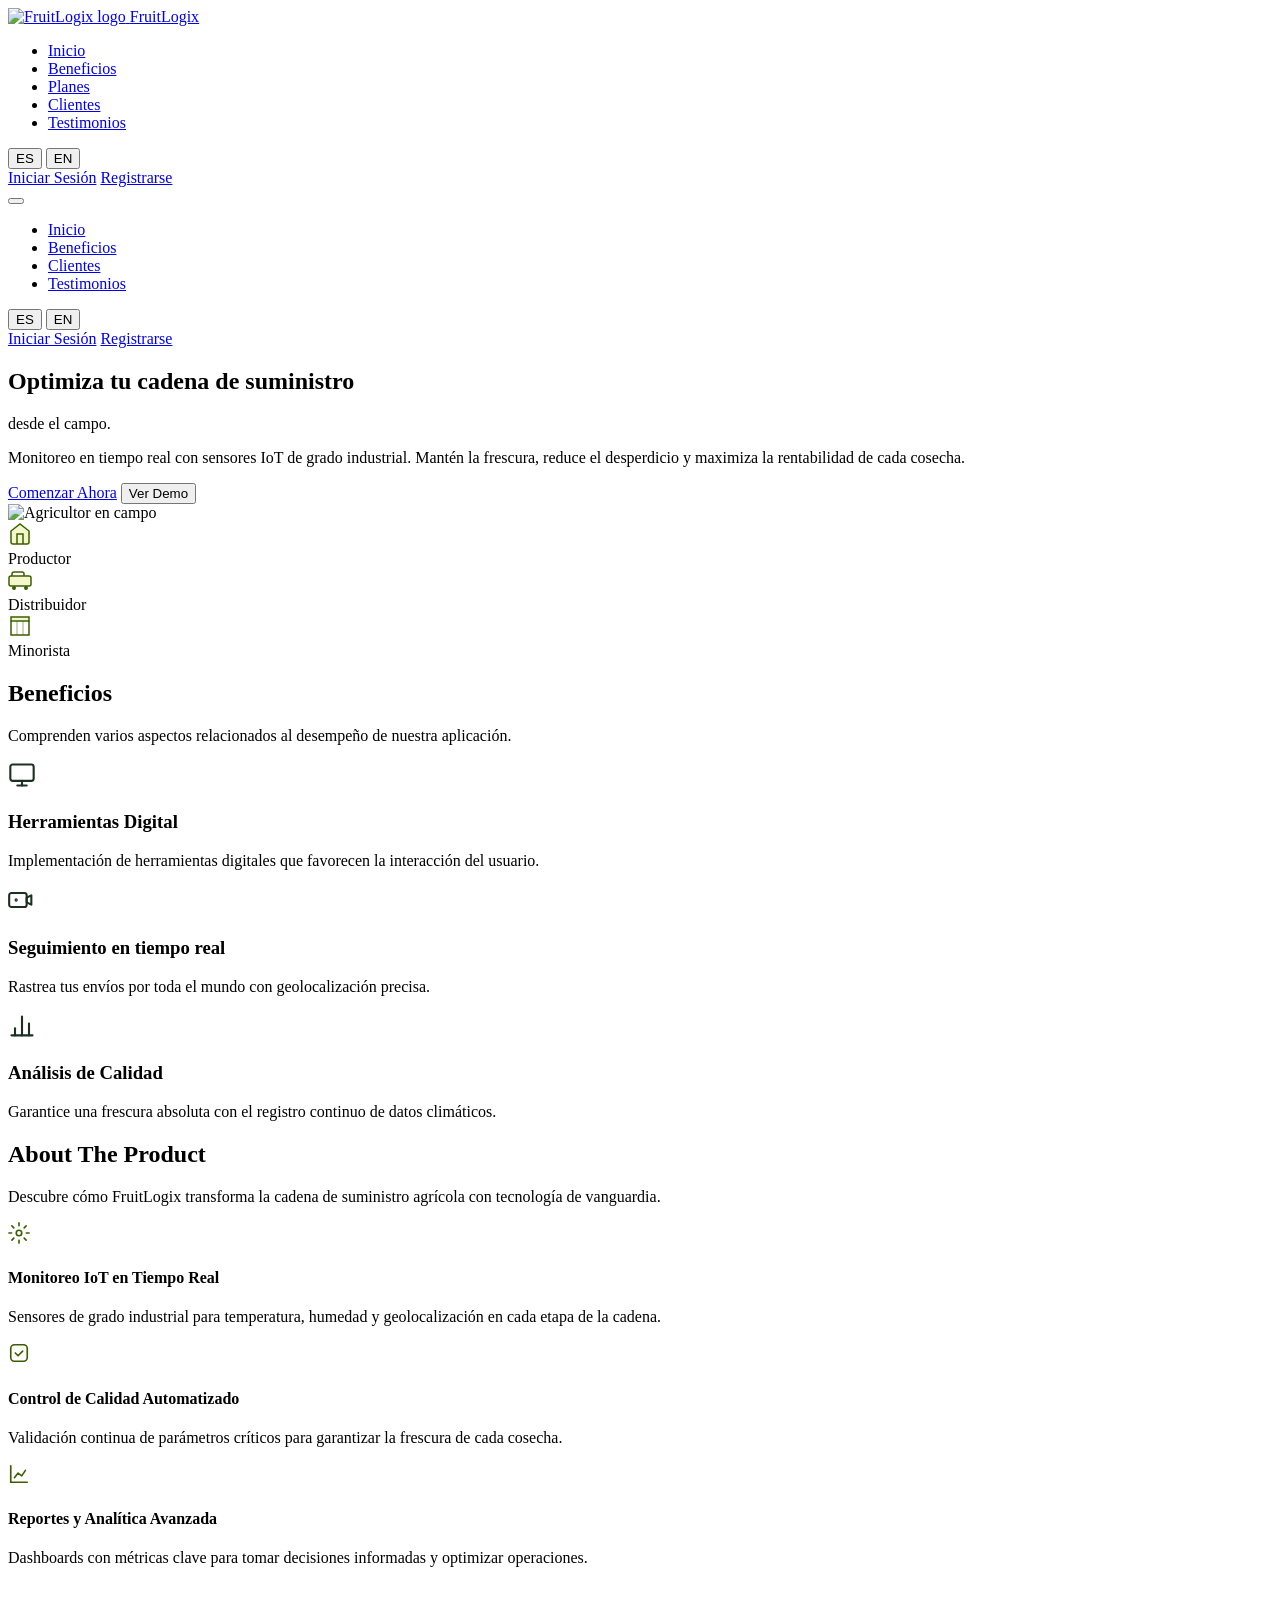
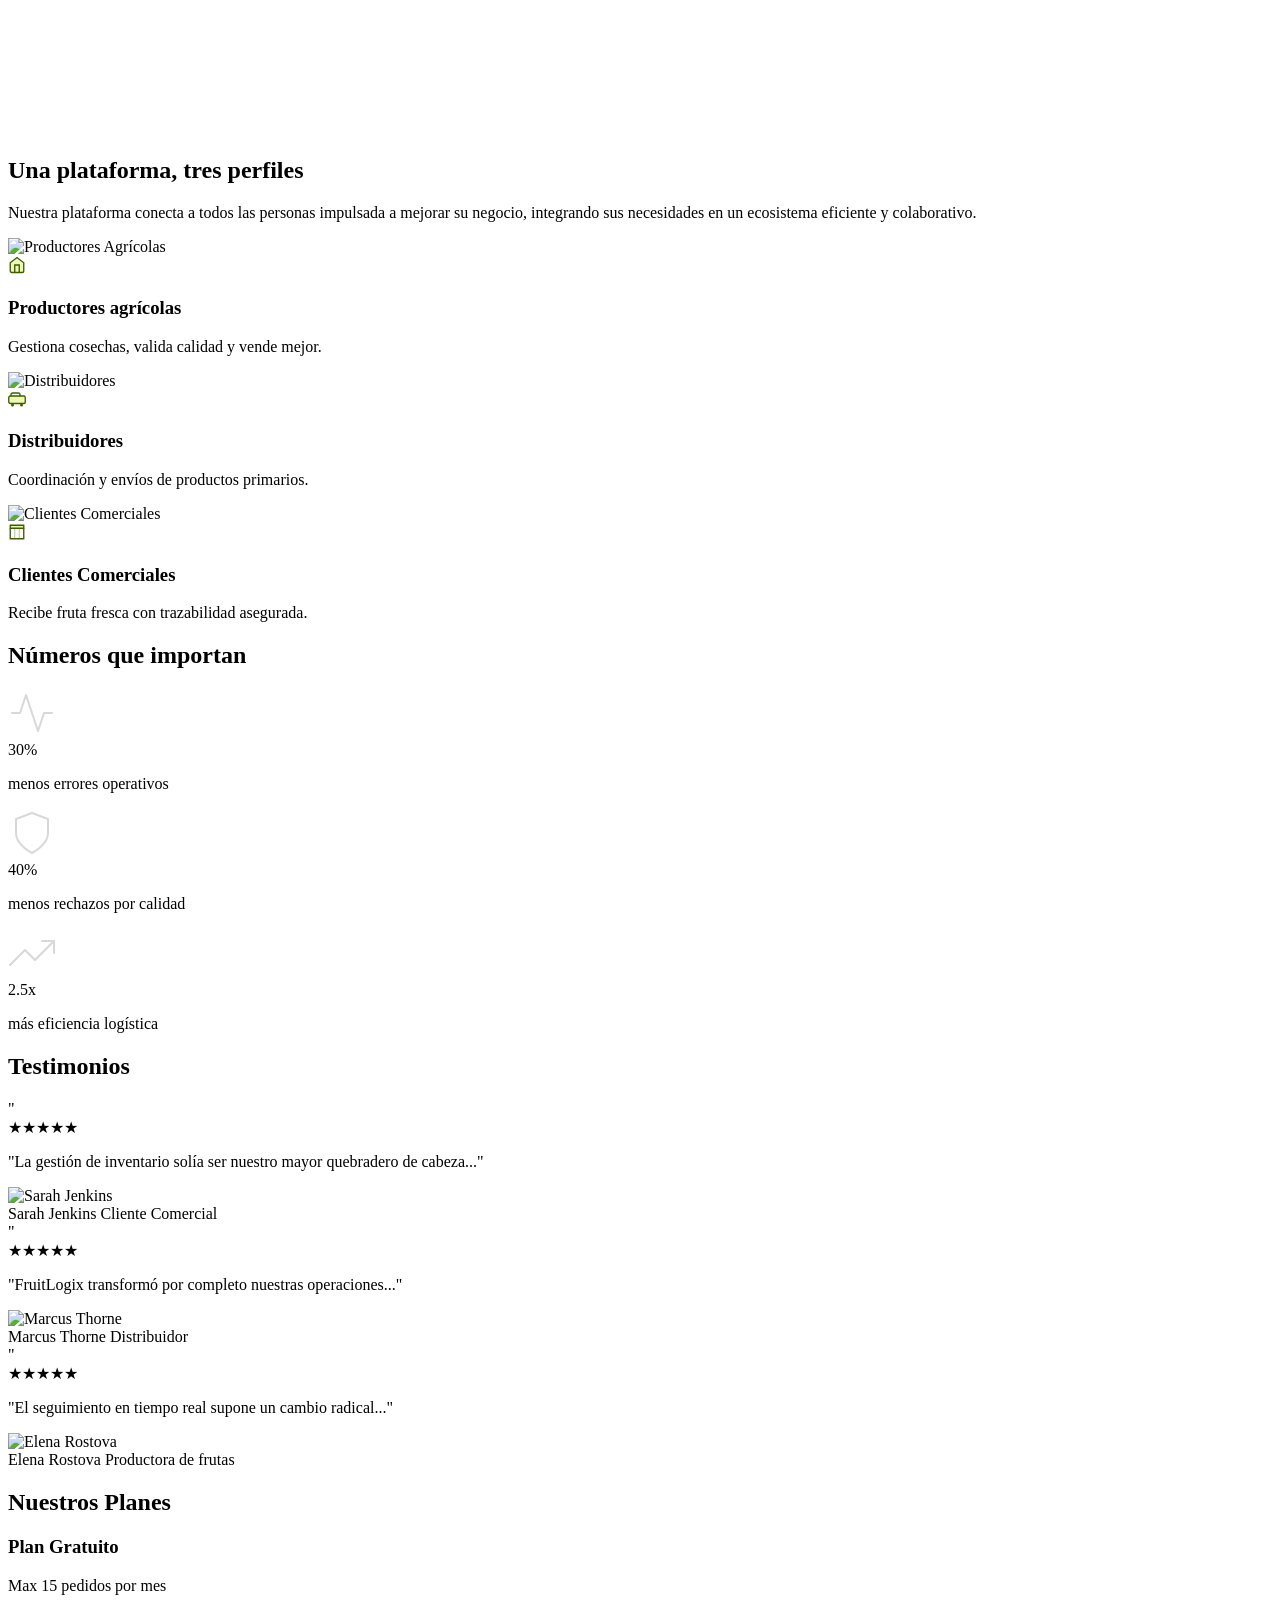
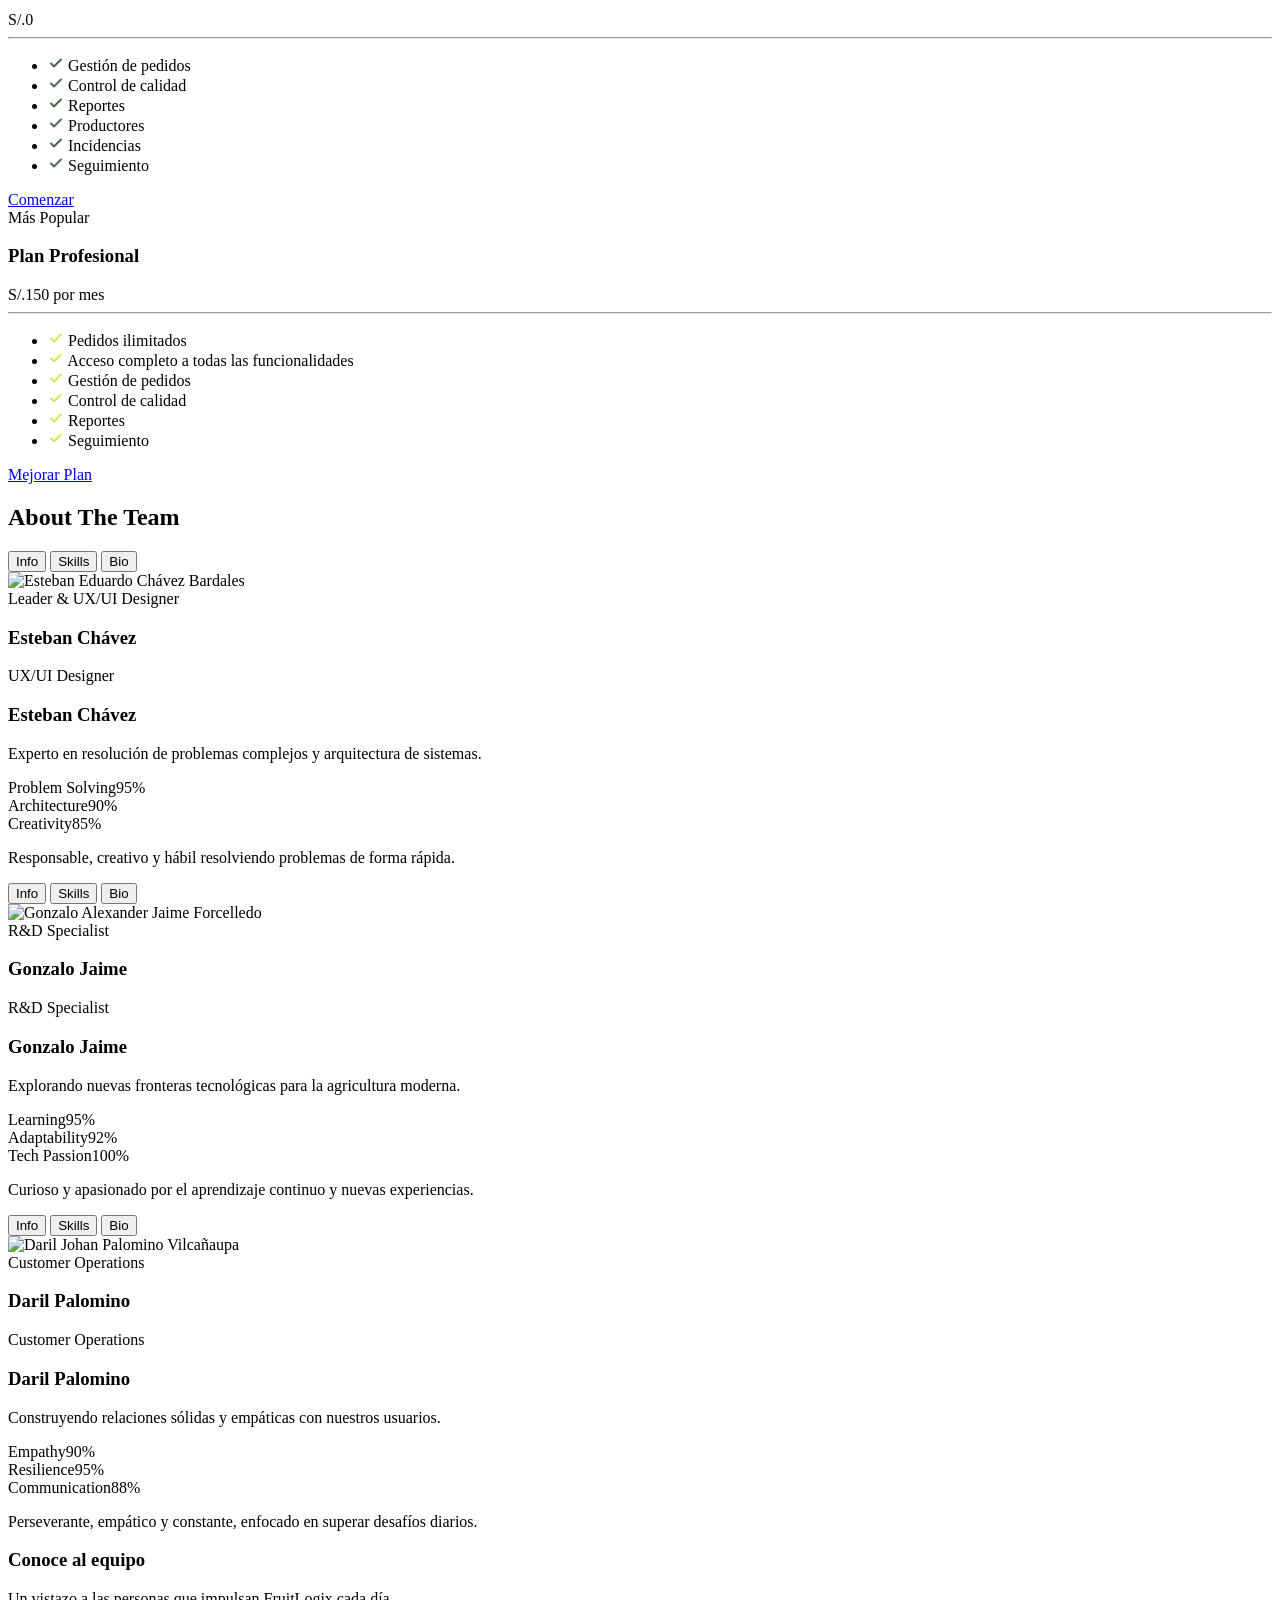
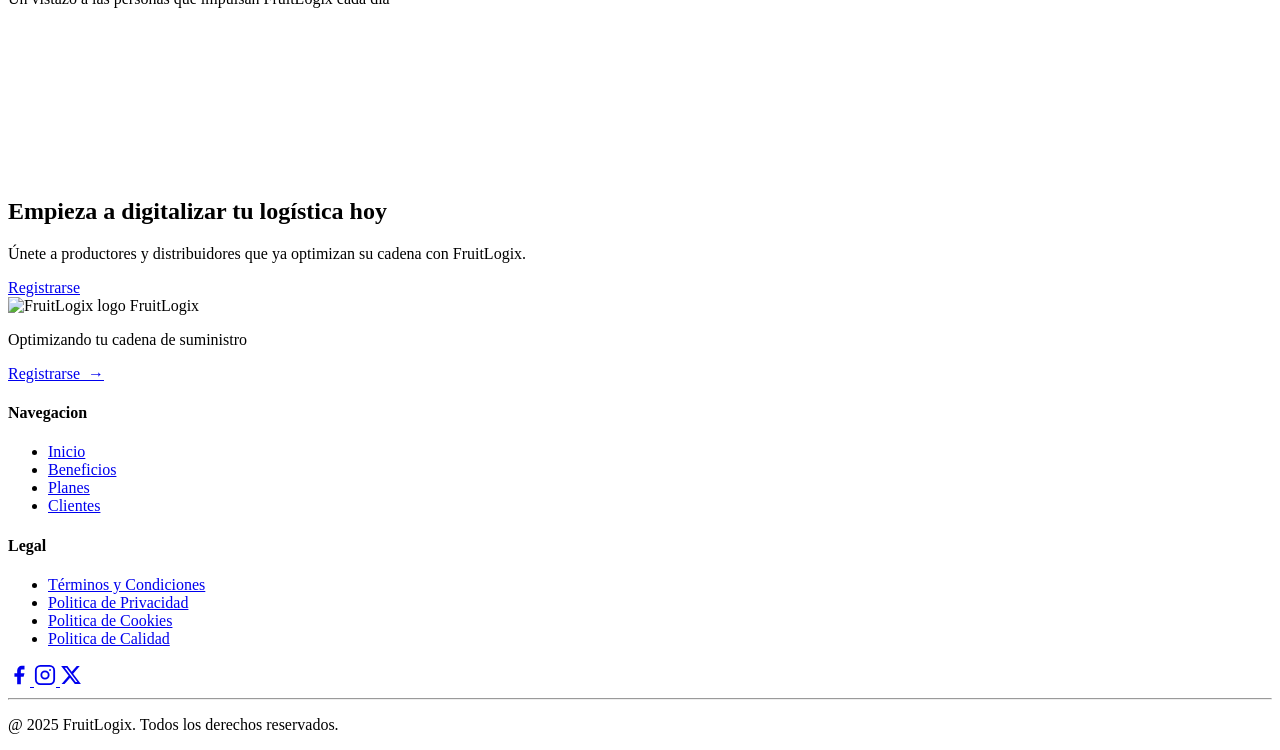
==== commit d0adfda4: "fix: new changes and terms and conditions" ====
--- a/index.html
+++ b/index.html
@@ -2,17 +2,24 @@
 <html lang="es">
 
 <head>
+    <base href="/fruitlogix-website/">
     <meta charset="UTF-8">
     <meta name="viewport" content="width=device-width, initial-scale=1.0">
+    <meta name="description"
+          content="FruitLogix — Optimize your agricultural supply chain with real-time IoT monitoring, quality tracking, and logistics management from field to retailer.">
+    <link rel="preconnect" href="https://fonts.googleapis.com">
+    <link rel="preconnect" href="https://fonts.gstatic.com" crossorigin>
+    <link href="https://fonts.googleapis.com/css2?family=Roboto:wght@400;500;700&display=swap" rel="stylesheet">
     <link rel="stylesheet" href="styles.css">
-    <title>FruitLogix</title>
+    <link rel="icon" href="assets/images/logo.ico" type="image/x-icon">
+    <title>FruitLogix — Supply Chain Optimization</title>
 </head>
 
 <body>
 
 <!-- NAV SECTION -->
 <div class="nav-wrapper">
-    <nav class="nav" aria-label="Navegación principal">
+    <nav class="nav" aria-label="Navegación principal" data-i18n-aria-label="nav.aria.mainNav">
 
         <a href="#home" class="nav-brand">
             <img src="assets/images/logo.ico" alt="FruitLogix logo" class="brand-icon">
@@ -37,7 +44,8 @@
                data-i18n="nav.register">Registrarse</a>
         </div>
 
-        <button class="nav-hamburger" id="hamburger" aria-label="Abrir menú" aria-expanded="false">
+        <button class="nav-hamburger" id="hamburger" aria-label="Abrir menú"
+                data-i18n-aria-label="nav.aria.openMenu" aria-expanded="false">
             <span></span>
             <span></span>
             <span></span>
@@ -66,93 +74,119 @@
 
 <!-- HERO SECTION -->
 <section class="hero" id="home">
-
-    <div class="hero-left">
-        <div class="hero-heading">
-            <h1 class="hero-title" data-i18n="hero.title">Optimiza tu cadena de suministro</h1>
-            <p class="hero-title-accent" data-i18n="hero.title.accent">desde el campo.</p>
-        </div>
-        <p class="hero-desc" data-i18n="hero.desc">
-            Monitoreo en tiempo real con sensores IoT de grado industrial.
-            Mantén la frescura, reduce el desperdicio y maximiza la rentabilidad de cada cosecha.
-        </p>
-        <div class="hero-actions">
-            <a href="https://fruitlogixweb.web.app/register" class="btn-primary"
-               data-i18n="hero.cta.primary">Comenzar Ahora</a>
-            <button class="btn-outline">
-                <span class="play-icon"><span class="play-triangle"></span></span>
-                <span data-i18n="hero.cta.demo">Ver Demo</span>
-            </button>
-        </div>
-    </div>
-
-    <div class="hero-image-box">
-        <img src="assets/images/hero-farmer.jpg" alt="Agricultor en campo" class="hero-img">
-    </div>
-
-    <div class="chain-row">
-        <div class="chain-node">
-            <div class="chain-icon">
-                <svg width="24" height="24" viewBox="0 0 24 24" fill="none" xmlns="http://www.w3.org/2000/svg">
-                    <path d="M3 9l9-7 9 7v11a2 2 0 01-2 2H5a2 2 0 01-2-2z" stroke="#3d5e00" stroke-width="1.5"
-                          fill="#D4E952" fill-opacity="0.3" />
-                    <path d="M9 22V12h6v10" stroke="#3d5e00" stroke-width="1.5" />
-                </svg>
-            </div>
-            <span class="chain-label" data-i18n="chain.producer">Productor</span>
-        </div>
-        <div class="chain-connector"></div>
-        <div class="chain-dot-connector"></div>
-        <div class="chain-connector"></div>
-        <div class="chain-node">
-            <div class="chain-icon">
-                <svg width="24" height="24" viewBox="0 0 24 24" fill="none" xmlns="http://www.w3.org/2000/svg">
-                    <rect x="1" y="8" width="22" height="10" rx="2" stroke="#3d5e00" stroke-width="1.5"
-                          fill="#D4E952" fill-opacity="0.3" />
-                    <path d="M16 8V6a2 2 0 00-2-2H6a2 2 0 00-2 2v2" stroke="#3d5e00" stroke-width="1.5" />
-                    <circle cx="6" cy="20" r="2" fill="#3d5e00" />
-                    <circle cx="18" cy="20" r="2" fill="#3d5e00" />
-                </svg>
-            </div>
-            <span class="chain-label" data-i18n="chain.distributor">Distribuidor</span>
-        </div>
-        <div class="chain-connector"></div>
-        <div class="chain-dot-connector"></div>
-        <div class="chain-connector"></div>
-        <div class="chain-node">
-            <div class="chain-icon">
-                <svg width="24" height="24" viewBox="0 0 24 24" fill="none" xmlns="http://www.w3.org/2000/svg">
-                    <path d="M3 3h18v4H3z" stroke="#3d5e00" stroke-width="1.5" fill="#D4E952" fill-opacity="0.3" />
-                    <path d="M3 7v14h18V7" stroke="#3d5e00" stroke-width="1.5" />
-                    <path d="M9 7v14M15 7v14" stroke="#3d5e00" stroke-width="1" opacity="0.5" />
-                </svg>
-            </div>
-            <span class="chain-label" data-i18n="chain.retailer">Minorista</span>
-        </div>
-    </div>
-
+    <div class="hero-inner">
+
+        <div class="hero-left">
+            <div class="hero-heading">
+                <h1 class="hero-title" data-i18n="hero.title">Optimiza tu cadena de suministro</h1>
+                <p class="hero-title-accent" data-i18n="hero.title.accent">desde el campo.</p>
+            </div>
+            <p class="hero-desc" data-i18n="hero.desc">
+                Monitoreo en tiempo real con sensores IoT de grado industrial.
+                Mantén la frescura, reduce el desperdicio y maximiza la rentabilidad de cada cosecha.
+            </p>
+            <div class="hero-actions">
+                <a href="https://fruitlogixweb.web.app/register" class="btn-primary"
+                   data-i18n="hero.cta.primary">Comenzar Ahora</a>
+                <button class="btn-outline">
+                    <span class="play-icon"><span class="play-triangle"></span></span>
+                    <span data-i18n="hero.cta.demo">Ver Demo</span>
+                </button>
+            </div>
+        </div>
+
+        <div class="hero-image-box">
+            <img src="assets/images/hero-farmer.jpg" alt="Agricultor en campo" data-i18n-alt="hero.img.alt"
+                 class="hero-img">
+        </div>
+
+        <div class="chain-row">
+            <div class="chain-node">
+                <div class="chain-icon">
+                    <svg width="24" height="24" viewBox="0 0 24 24" fill="none" xmlns="http://www.w3.org/2000/svg">
+                        <path d="M3 9l9-7 9 7v11a2 2 0 01-2 2H5a2 2 0 01-2-2z" stroke="#3d5e00" stroke-width="1.5"
+                              fill="#D4E952" fill-opacity="0.3" />
+                        <path d="M9 22V12h6v10" stroke="#3d5e00" stroke-width="1.5" />
+                    </svg>
+                </div>
+                <span class="chain-label" data-i18n="chain.producer">Productor</span>
+            </div>
+            <div class="chain-connector"></div>
+            <div class="chain-dot-connector"></div>
+            <div class="chain-connector"></div>
+            <div class="chain-node">
+                <div class="chain-icon">
+                    <svg width="24" height="24" viewBox="0 0 24 24" fill="none" xmlns="http://www.w3.org/2000/svg">
+                        <rect x="1" y="8" width="22" height="10" rx="2" stroke="#3d5e00" stroke-width="1.5"
+                              fill="#D4E952" fill-opacity="0.3" />
+                        <path d="M16 8V6a2 2 0 00-2-2H6a2 2 0 00-2 2v2" stroke="#3d5e00" stroke-width="1.5" />
+                        <circle cx="6" cy="20" r="2" fill="#3d5e00" />
+                        <circle cx="18" cy="20" r="2" fill="#3d5e00" />
+                    </svg>
+                </div>
+                <span class="chain-label" data-i18n="chain.distributor">Distribuidor</span>
+            </div>
+            <div class="chain-connector"></div>
+            <div class="chain-dot-connector"></div>
+            <div class="chain-connector"></div>
+            <div class="chain-node">
+                <div class="chain-icon">
+                    <svg width="24" height="24" viewBox="0 0 24 24" fill="none" xmlns="http://www.w3.org/2000/svg">
+                        <path d="M3 3h18v4H3z" stroke="#3d5e00" stroke-width="1.5" fill="#D4E952"
+                              fill-opacity="0.3" />
+                        <path d="M3 7v14h18V7" stroke="#3d5e00" stroke-width="1.5" />
+                        <path d="M9 7v14M15 7v14" stroke="#3d5e00" stroke-width="1" opacity="0.5" />
+                    </svg>
+                </div>
+                <span class="chain-label" data-i18n="chain.retailer">Minorista</span>
+            </div>
+        </div>
+
+    </div>
 </section>
 
 <!-- BENEFITS SECTION -->
 <section class="benefits" id="benefits">
-    <h2 data-i18n="benefits.title">Beneficios</h2>
-    <p class="section-subtitle" data-i18n="benefits.subtitle">
+    <h2 class="md-headline" data-i18n="benefits.title">Beneficios</h2>
+    <p class="section-subtitle md-body" data-i18n="benefits.subtitle">
         Comprenden varios aspectos relacionados al desempeño de nuestra aplicación.
     </p>
     <div class="card-grid">
-        <div class="card">
-            <div class="card-icon"><img src="assets/images/laptop.png" alt="Herramientas Digitales"></div>
+        <div class="card md-interactive">
+            <div class="card-icon md-interactive">
+                <svg width="28" height="28" viewBox="0 0 24 24" fill="none" stroke="#1a3020" stroke-width="1.8"
+                     stroke-linecap="round" stroke-linejoin="round">
+                    <rect x="2" y="3" width="20" height="14" rx="2" ry="2" />
+                    <line x1="8" y1="21" x2="16" y2="21" />
+                    <line x1="12" y1="17" x2="12" y2="21" />
+                </svg>
+            </div>
             <h3 data-i18n="benefits.card1.title">Herramientas Digital</h3>
             <p data-i18n="benefits.card1.desc">Implementación de herramientas digitales que favorecen la interacción
                 del usuario.</p>
         </div>
-        <div class="card">
-            <div class="card-icon"><img src="assets/images/truck.png" alt="Seguimiento"></div>
+        <div class="card md-interactive">
+            <div class="card-icon md-interactive">
+                <svg width="28" height="28" viewBox="0 0 24 24" fill="none" stroke="#1a3020" stroke-width="1.8"
+                     stroke-linecap="round" stroke-linejoin="round">
+                    <rect x="1" y="6" width="15" height="12" rx="2" />
+                    <path d="M16 10l4-2v8l-4-2z" />
+                    <circle cx="7" cy="12" r="0.5" fill="#1a3020" />
+                </svg>
+            </div>
             <h3 data-i18n="benefits.card2.title">Seguimiento en tiempo real</h3>
             <p data-i18n="benefits.card2.desc">Rastrea tus envíos por toda el mundo con geolocalización precisa.</p>
         </div>
-        <div class="card">
-            <div class="card-icon"><img src="assets/images/graph.png" alt="Análisis de calidad"></div>
+        <div class="card md-interactive">
+            <div class="card-icon md-interactive">
+                <svg width="28" height="28" viewBox="0 0 24 24" fill="none" stroke="#1a3020" stroke-width="1.8"
+                     stroke-linecap="round" stroke-linejoin="round">
+                    <line x1="18" y1="20" x2="18" y2="10" />
+                    <line x1="12" y1="20" x2="12" y2="4" />
+                    <line x1="6" y1="20" x2="6" y2="14" />
+                    <line x1="3" y1="20" x2="21" y2="20" />
+                </svg>
+            </div>
             <h3 data-i18n="benefits.card3.title">Análisis de Calidad</h3>
             <p data-i18n="benefits.card3.desc">Garantice una frescura absoluta con el registro continuo de datos
                 climáticos.</p>
@@ -160,44 +194,78 @@
     </div>
 </section>
 
-<!-- PLANS SECTION -->
-<section class="plans" id="plans">
-    <h2 class="plans-title" data-i18n="plans.title">Nuestros Planes</h2>
-    <div class="plans-grid">
-        <div class="card card-white">
-            <h3 class="plan-name">
-                <span data-i18n="plans.free.name">Plan Gratuito</span><br>
-                <span data-i18n="plans.free.limit">Max 15 pedidos por mes</span>
-            </h3>
-            <div class="plan-price" data-i18n="plans.free.price">S/.0</div>
-            <hr class="plan-divider">
-            <div class="plan-features">
-                <ul>
-                    <li data-i18n="plans.free.f1">Gestión de pedidos</li>
-                    <li data-i18n="plans.free.f2">Control de calidad</li>
-                    <li data-i18n="plans.free.f3">Reportes</li>
-                </ul>
-                <ul>
-                    <li data-i18n="plans.free.f4">Productores</li>
-                    <li data-i18n="plans.free.f5">Incidencias</li>
-                    <li data-i18n="plans.free.f6">Seguimiento</li>
-                </ul>
-            </div>
-        </div>
-        <div class="card card-green">
-            <h3 class="plan-name" data-i18n="plans.pro.name">Plan Profesional</h3>
-            <div class="plan-price">
-                <span data-i18n="plans.pro.price">S/.150</span>
-                <span class="plan-period" data-i18n="plans.pro.period">por mes</span>
-            </div>
-            <hr class="plan-divider">
-            <ul class="plan-list">
-                <li data-i18n="plans.pro.f1">Pedidos ilimitados</li>
-                <li data-i18n="plans.pro.f2">Acceso completo a todas las funcionalidades</li>
-            </ul>
+<!-- ABOUT THE PRODUCT SECTION -->
+<section class="about-product" id="about-product">
+    <div class="about-product-inner">
+        <div class="about-product-header">
+            <h2 class="about-product-title md-headline" data-i18n="product.title">About The Product</h2>
+            <p class="about-product-subtitle md-body" data-i18n="product.subtitle">
+                Descubre cómo FruitLogix transforma la cadena de suministro agrícola con tecnología de vanguardia.
+            </p>
+        </div>
+        <div class="about-product-content">
+            <div class="product-features-list">
+                <div class="product-feature-item">
+                    <div class="product-feature-icon md-interactive md-interactive-primary">
+                        <svg width="22" height="22" viewBox="0 0 24 24" fill="none"
+                             xmlns="http://www.w3.org/2000/svg">
+                            <circle cx="12" cy="12" r="3" stroke="#3d5e00" stroke-width="1.8" />
+                            <path
+                                    d="M12 1v3M12 20v3M4.22 4.22l2.12 2.12M17.66 17.66l2.12 2.12M1 12h3M20 12h3M4.22 19.78l2.12-2.12M17.66 6.34l2.12-2.12"
+                                    stroke="#3d5e00" stroke-width="1.8" stroke-linecap="round" />
+                        </svg>
+                    </div>
+                    <div class="product-feature-text">
+                        <h4 data-i18n="product.f1.title">Monitoreo IoT en Tiempo Real</h4>
+                        <p data-i18n="product.f1.desc">Sensores de grado industrial para temperatura, humedad y
+                            geolocalización en cada etapa de la cadena.</p>
+                    </div>
+                </div>
+                <div class="product-feature-item">
+                    <div class="product-feature-icon md-interactive md-interactive-primary">
+                        <svg width="22" height="22" viewBox="0 0 24 24" fill="none"
+                             xmlns="http://www.w3.org/2000/svg">
+                            <rect x="3" y="3" width="18" height="18" rx="4" stroke="#3d5e00" stroke-width="1.8" />
+                            <path d="M8 12l3 3 5-5" stroke="#3d5e00" stroke-width="1.8" stroke-linecap="round"
+                                  stroke-linejoin="round" />
+                        </svg>
+                    </div>
+                    <div class="product-feature-text">
+                        <h4 data-i18n="product.f2.title">Control de Calidad Automatizado</h4>
+                        <p data-i18n="product.f2.desc">Validación continua de parámetros críticos para garantizar la
+                            frescura de cada cosecha.</p>
+                    </div>
+                </div>
+                <div class="product-feature-item">
+                    <div class="product-feature-icon md-interactive md-interactive-primary">
+                        <svg width="22" height="22" viewBox="0 0 24 24" fill="none"
+                             xmlns="http://www.w3.org/2000/svg">
+                            <path d="M3 3v18h18" stroke="#3d5e00" stroke-width="1.8" stroke-linecap="round" />
+                            <path d="M7 16l4-5 4 3 4-6" stroke="#3d5e00" stroke-width="1.8" stroke-linecap="round"
+                                  stroke-linejoin="round" />
+                        </svg>
+                    </div>
+                    <div class="product-feature-text">
+                        <h4 data-i18n="product.f3.title">Reportes y Analítica Avanzada</h4>
+                        <p data-i18n="product.f3.desc">Dashboards con métricas clave para tomar decisiones
+                            informadas y optimizar operaciones.</p>
+                    </div>
+                </div>
+            </div>
+            <div class="about-product-video">
+                <div class="product-video-box">
+                    <!-- Iframe de YouTube insertado directamente -->
+                    <iframe width="100%" src="https://www.youtube.com/embed/u8vierfyBh8"
+                            title="FruitLogix - About the Product" frameborder="0"
+                            allow="accelerometer; autoplay; clipboard-write; encrypted-media; gyroscope; picture-in-picture"
+                            allowfullscreen>
+                    </iframe>
+                </div>
+            </div>
         </div>
     </div>
 </section>
+
 
 <!-- CLIENTS SECTION -->
 <section class="clients" id="clients">
@@ -210,7 +278,9 @@
 
         <div class="client-card">
             <div class="client-card-image">
-                <img src="assets/images/productor.png" alt="Productores Agrícolas">
+                <img src="assets/images/productor.png" alt="Productores Agrícolas"
+                     data-i18n-alt="clients.alt.producer">
+                <div class="client-card-image-overlay"></div>
             </div>
             <div class="client-card-body">
                 <div class="client-card-icon">
@@ -227,7 +297,9 @@
 
         <div class="client-card">
             <div class="client-card-image">
-                <img src="assets/images/distributor.png" alt="Distribuidores">
+                <img src="assets/images/distributor.png" alt="Distribuidores"
+                     data-i18n-alt="clients.alt.distributor">
+                <div class="client-card-image-overlay"></div>
             </div>
             <div class="client-card-body">
                 <div class="client-card-icon">
@@ -246,7 +318,9 @@
 
         <div class="client-card">
             <div class="client-card-image">
-                <img src="assets/images/comercial.png" alt="Clientes Comerciales">
+                <img src="assets/images/comercial.png" alt="Clientes Comerciales"
+                     data-i18n-alt="clients.alt.commercial">
+                <div class="client-card-image-overlay"></div>
             </div>
             <div class="client-card-body">
                 <div class="client-card-icon">
@@ -265,45 +339,282 @@
     </div>
 </section>
 
+
+
+<!-- STATS SECTION -->
+<section class="stats">
+    <h2 class="stats-title" data-i18n="stats.title">Números que importan</h2>
+    <div class="stats-grid">
+
+        <div class="stat-card" data-animate>
+            <div class="stat-icon-bg">
+                <svg width="48" height="48" viewBox="0 0 24 24" fill="none" stroke="currentColor" stroke-width="1"
+                     stroke-linecap="round" stroke-linejoin="round" opacity="0.15">
+                    <path d="M22 12h-4l-3 9L9 3l-3 9H2" />
+                </svg>
+            </div>
+            <div class="stat-value">30%</div>
+            <p class="stat-desc" data-i18n="stats.s1">menos errores operativos</p>
+            <div class="stat-bar">
+                <div class="stat-bar-fill" style="width: 30%; background: #b0c840;"></div>
+            </div>
+        </div>
+
+        <div class="stat-card" data-animate>
+            <div class="stat-icon-bg">
+                <svg width="48" height="48" viewBox="0 0 24 24" fill="none" stroke="currentColor" stroke-width="1"
+                     stroke-linecap="round" stroke-linejoin="round" opacity="0.15">
+                    <path d="M12 22s8-4 8-10V5l-8-3-8 3v7c0 6 8 10 8 10z" />
+                </svg>
+            </div>
+            <div class="stat-value">40%</div>
+            <p class="stat-desc" data-i18n="stats.s2">menos rechazos por calidad</p>
+            <div class="stat-bar">
+                <div class="stat-bar-fill" style="width: 40%; background: #b0c840;"></div>
+            </div>
+        </div>
+
+        <div class="stat-card" data-animate>
+            <div class="stat-icon-bg">
+                <svg width="48" height="48" viewBox="0 0 24 24" fill="none" stroke="currentColor" stroke-width="1"
+                     stroke-linecap="round" stroke-linejoin="round" opacity="0.15">
+                    <polyline points="23 6 13.5 15.5 8.5 10.5 1 18" />
+                    <polyline points="17 6 23 6 23 12" />
+                </svg>
+            </div>
+            <div class="stat-value">2.5x</div>
+            <p class="stat-desc" data-i18n="stats.s3">más eficiencia logística</p>
+            <div class="stat-bar">
+                <div class="stat-bar-fill" style="width: 70%; background: #D4E952;"></div>
+            </div>
+        </div>
+
+    </div>
+</section>
+
+<!-- TESTIMONIALS SECTION -->
+<section class="testimonials" id="testimonials">
+    <h2 class="testimonials-title" data-i18n="testimonials.title">Testimonios</h2>
+    <div class="testimonials-grid">
+        <div class="testimonial-card">
+            <div class="testimonial-quote-mark">"</div>
+            <div class="star-rating">
+                <span>&#9733;</span><span>&#9733;</span><span>&#9733;</span><span>&#9733;</span><span>&#9733;</span>
+            </div>
+            <p class="testimonial-text" data-i18n="testimonials.t1.text">
+                "La gestión de inventario solía ser nuestro mayor quebradero de cabeza..."
+            </p>
+            <div class="author">
+                <img src="assets/images/client2.jpg" alt="Sarah Jenkins" class="author-photo">
+                <div class="author-info">
+                    <span class="author-name" data-i18n="testimonials.t1.name">Sarah Jenkins</span>
+                    <span class="author-role" data-i18n="testimonials.t1.role">Cliente Comercial</span>
+                </div>
+            </div>
+        </div>
+        <div class="testimonial-card">
+            <div class="testimonial-quote-mark">"</div>
+            <div class="star-rating">
+                <span>&#9733;</span><span>&#9733;</span><span>&#9733;</span><span>&#9733;</span><span>&#9733;</span>
+            </div>
+            <p class="testimonial-text" data-i18n="testimonials.t2.text">
+                "FruitLogix transformó por completo nuestras operaciones..."
+            </p>
+            <div class="author">
+                <img src="assets/images/distributor2.jpg" alt="Marcus Thorne" class="author-photo">
+                <div class="author-info">
+                    <span class="author-name" data-i18n="testimonials.t2.name">Marcus Thorne</span>
+                    <span class="author-role" data-i18n="testimonials.t2.role">Distribuidor</span>
+                </div>
+            </div>
+        </div>
+        <div class="testimonial-card">
+            <div class="testimonial-quote-mark">"</div>
+            <div class="star-rating">
+                <span>&#9733;</span><span>&#9733;</span><span>&#9733;</span><span>&#9733;</span><span>&#9733;</span>
+            </div>
+            <p class="testimonial-text" data-i18n="testimonials.t3.text">
+                "El seguimiento en tiempo real supone un cambio radical..."
+            </p>
+            <div class="author">
+                <img src="assets/images/producer2.png" alt="Elena Rostova" class="author-photo">
+                <div class="author-info">
+                    <span class="author-name" data-i18n="testimonials.t3.name">Elena Rostova</span>
+                    <span class="author-role" data-i18n="testimonials.t3.role">Productora de frutas</span>
+                </div>
+            </div>
+        </div>
+    </div>
+</section>
+
+
+<!-- PLANS SECTION -->
+<section class="plans" id="plans">
+    <h2 class="plans-title" data-i18n="plans.title">Nuestros Planes</h2>
+    <div class="plans-grid">
+        <!-- Free Plan -->
+        <div class="plan-card plan-card--free">
+            <div class="plan-card-header">
+                <h3 class="plan-name" data-i18n="plans.free.name">Plan Gratuito</h3>
+                <p class="plan-limit" data-i18n="plans.free.limit">Max 15 pedidos por mes</p>
+            </div>
+            <div class="plan-price-block">
+                <span class="plan-price" data-i18n="plans.free.price">S/.0</span>
+            </div>
+            <hr class="plan-divider">
+            <ul class="plan-features">
+                <li>
+                    <svg class="check-icon" width="16" height="16" viewBox="0 0 16 16" fill="none">
+                        <path d="M3 8.5l3 3 7-7" stroke="#4a6b4a" stroke-width="2" stroke-linecap="round"
+                              stroke-linejoin="round" />
+                    </svg>
+                    <span data-i18n="plans.free.f1">Gestión de pedidos</span>
+                </li>
+                <li>
+                    <svg class="check-icon" width="16" height="16" viewBox="0 0 16 16" fill="none">
+                        <path d="M3 8.5l3 3 7-7" stroke="#4a6b4a" stroke-width="2" stroke-linecap="round"
+                              stroke-linejoin="round" />
+                    </svg>
+                    <span data-i18n="plans.free.f2">Control de calidad</span>
+                </li>
+                <li>
+                    <svg class="check-icon" width="16" height="16" viewBox="0 0 16 16" fill="none">
+                        <path d="M3 8.5l3 3 7-7" stroke="#4a6b4a" stroke-width="2" stroke-linecap="round"
+                              stroke-linejoin="round" />
+                    </svg>
+                    <span data-i18n="plans.free.f3">Reportes</span>
+                </li>
+                <li>
+                    <svg class="check-icon" width="16" height="16" viewBox="0 0 16 16" fill="none">
+                        <path d="M3 8.5l3 3 7-7" stroke="#4a6b4a" stroke-width="2" stroke-linecap="round"
+                              stroke-linejoin="round" />
+                    </svg>
+                    <span data-i18n="plans.free.f4">Productores</span>
+                </li>
+                <li>
+                    <svg class="check-icon" width="16" height="16" viewBox="0 0 16 16" fill="none">
+                        <path d="M3 8.5l3 3 7-7" stroke="#4a6b4a" stroke-width="2" stroke-linecap="round"
+                              stroke-linejoin="round" />
+                    </svg>
+                    <span data-i18n="plans.free.f5">Incidencias</span>
+                </li>
+                <li>
+                    <svg class="check-icon" width="16" height="16" viewBox="0 0 16 16" fill="none">
+                        <path d="M3 8.5l3 3 7-7" stroke="#4a6b4a" stroke-width="2" stroke-linecap="round"
+                              stroke-linejoin="round" />
+                    </svg>
+                    <span data-i18n="plans.free.f6">Seguimiento</span>
+                </li>
+            </ul>
+            <a href="https://fruitlogixweb.web.app/register" class="plan-cta plan-cta--free"
+               data-i18n="plans.free.cta">Comenzar</a>
+        </div>
+
+        <!-- Professional Plan -->
+        <div class="plan-card plan-card--pro">
+            <div class="plan-badge" data-i18n="plans.pro.badge">Más Popular</div>
+            <div class="plan-card-header">
+                <h3 class="plan-name" data-i18n="plans.pro.name">Plan Profesional</h3>
+            </div>
+            <div class="plan-price-block">
+                <span class="plan-price" data-i18n="plans.pro.price">S/.150</span>
+                <span class="plan-period" data-i18n="plans.pro.period">por mes</span>
+            </div>
+            <hr class="plan-divider">
+            <ul class="plan-features">
+                <li>
+                    <svg class="check-icon" width="16" height="16" viewBox="0 0 16 16" fill="none">
+                        <path d="M3 8.5l3 3 7-7" stroke="#D4E952" stroke-width="2" stroke-linecap="round"
+                              stroke-linejoin="round" />
+                    </svg>
+                    <span data-i18n="plans.pro.f1">Pedidos ilimitados</span>
+                </li>
+                <li>
+                    <svg class="check-icon" width="16" height="16" viewBox="0 0 16 16" fill="none">
+                        <path d="M3 8.5l3 3 7-7" stroke="#D4E952" stroke-width="2" stroke-linecap="round"
+                              stroke-linejoin="round" />
+                    </svg>
+                    <span data-i18n="plans.pro.f2">Acceso completo a todas las funcionalidades</span>
+                </li>
+                <li>
+                    <svg class="check-icon" width="16" height="16" viewBox="0 0 16 16" fill="none">
+                        <path d="M3 8.5l3 3 7-7" stroke="#D4E952" stroke-width="2" stroke-linecap="round"
+                              stroke-linejoin="round" />
+                    </svg>
+                    <span data-i18n="plans.free.f1">Gestión de pedidos</span>
+                </li>
+                <li>
+                    <svg class="check-icon" width="16" height="16" viewBox="0 0 16 16" fill="none">
+                        <path d="M3 8.5l3 3 7-7" stroke="#D4E952" stroke-width="2" stroke-linecap="round"
+                              stroke-linejoin="round" />
+                    </svg>
+                    <span data-i18n="plans.free.f2">Control de calidad</span>
+                </li>
+                <li>
+                    <svg class="check-icon" width="16" height="16" viewBox="0 0 16 16" fill="none">
+                        <path d="M3 8.5l3 3 7-7" stroke="#D4E952" stroke-width="2" stroke-linecap="round"
+                              stroke-linejoin="round" />
+                    </svg>
+                    <span data-i18n="plans.free.f3">Reportes</span>
+                </li>
+                <li>
+                    <svg class="check-icon" width="16" height="16" viewBox="0 0 16 16" fill="none">
+                        <path d="M3 8.5l3 3 7-7" stroke="#D4E952" stroke-width="2" stroke-linecap="round"
+                              stroke-linejoin="round" />
+                    </svg>
+                    <span data-i18n="plans.free.f6">Seguimiento</span>
+                </li>
+            </ul>
+            <a href="https://fruitlogixweb.web.app/register" class="plan-cta plan-cta--pro"
+               data-i18n="plans.pro.cta">Mejorar Plan</a>
+        </div>
+    </div>
+</section>
+
+
 <!-- PREMIUM TEAM SECTION -->
 <section class="premium-team">
-    <h2 class="team-title-modern" data-i18n="team.title">About The Team</h2>
+    <h2 class="team-title-modern md-headline" data-i18n="team.title">About The Team</h2>
     <div class="team-container">
 
         <!-- MEMBER 1: Esteban -->
-        <div class="member-card" data-member="1">
+        <div class="member-card md-interactive" data-member="1">
             <div class="member-tabs">
-                <button class="tab-btn active" data-tab="info">Info</button>
-                <button class="tab-btn" data-tab="skills">Skills</button>
-                <button class="tab-btn" data-tab="bio">Bio</button>
+                <button class="tab-btn active" data-tab="info" data-i18n="team.tabs.info">Info</button>
+                <button class="tab-btn" data-tab="skills" data-i18n="team.tabs.skills">Skills</button>
+                <button class="tab-btn" data-tab="bio" data-i18n="team.tabs.bio">Bio</button>
             </div>
             <div class="member-image-bg">
                 <img src="assets/images/esteban_foto.png" alt="Esteban Eduardo Chávez Bardales">
             </div>
             <div class="member-overlay">
-                <span class="member-role-label">UX/UI Designerr</span>
-                <h3 class="member-name-large">Esteban Chávez</h3>
+                <span class="member-role-label" data-i18n="team.member1.role">Leader & UX/UI Designer</span>
+                <h3 class="member-name-large" data-i18n="team.member1.shortName">Esteban Chávez</h3>
             </div>
             <div class="member-content-pane active" data-pane="info">
-                <span class="member-role-label">UX/UI Designer</span>
-                <h3 class="member-name-large">Esteban Chávez</h3>
-                <p class="bio-text">Experto en resolución de problemas complejos y arquitectura de sistemas.</p>
+                <span class="member-role-label" data-i18n="team.member1.role">UX/UI Designer</span>
+                <h3 class="member-name-large" data-i18n="team.member1.shortName">Esteban Chávez</h3>
+                <p class="bio-text" data-i18n="team.member1.tagline">Experto en resolución de problemas complejos y
+                    arquitectura de sistemas.</p>
             </div>
             <div class="member-content-pane" data-pane="skills">
                 <div class="skill-item">
-                    <div class="skill-info"><span>Problem Solving</span><span>95%</span></div>
+                    <div class="skill-info"><span data-i18n="team.member1.skill1">Problem
+                                Solving</span><span>95%</span></div>
                     <div class="skill-bar-bg">
                         <div class="skill-bar-fill" style="width: 95%;"></div>
                     </div>
                 </div>
                 <div class="skill-item">
-                    <div class="skill-info"><span>Architecture</span><span>90%</span></div>
+                    <div class="skill-info"><span
+                            data-i18n="team.member1.skill2">Architecture</span><span>90%</span></div>
                     <div class="skill-bar-bg">
                         <div class="skill-bar-fill" style="width: 90%;"></div>
                     </div>
                 </div>
                 <div class="skill-item">
-                    <div class="skill-info"><span>Creativity</span><span>85%</span></div>
+                    <div class="skill-info"><span data-i18n="team.member1.skill3">Creativity</span><span>85%</span>
+                    </div>
                     <div class="skill-bar-bg">
                         <div class="skill-bar-fill" style="width: 85%;"></div>
                     </div>
@@ -315,85 +626,45 @@
             </div>
         </div>
 
-        <!-- MEMBER 2: Sergio -->
-        <div class="member-card" data-member="2">
+
+        <!-- MEMBER 2: Gonzalo -->
+        <div class="member-card md-interactive" data-member="4">
             <div class="member-tabs">
-                <button class="tab-btn active" data-tab="info">Info</button>
-                <button class="tab-btn" data-tab="skills">Skills</button>
-                <button class="tab-btn" data-tab="bio">Bio</button>
+                <button class="tab-btn active" data-tab="info" data-i18n="team.tabs.info">Info</button>
+                <button class="tab-btn" data-tab="skills" data-i18n="team.tabs.skills">Skills</button>
+                <button class="tab-btn" data-tab="bio" data-i18n="team.tabs.bio">Bio</button>
             </div>
             <div class="member-image-bg">
-                <img src="assets/images/sergio_foto.png" alt="Sergio Joaquin Evangelista Ygnacio">
+                <img src="assets/images/gonzalo_foto.png" alt="Gonzalo Alexander Jaime Forcelledo">
             </div>
             <div class="member-overlay">
-                <span class="member-role-label">Project Manager</span>
-                <h3 class="member-name-large">Sergio Evangelista</h3>
+                <span class="member-role-label" data-i18n="team.member4.role">R&D Specialist</span>
+                <h3 class="member-name-large" data-i18n="team.member4.shortName">Gonzalo Jaime</h3>
             </div>
             <div class="member-content-pane active" data-pane="info">
-                <span class="member-role-label">Project Manager</span>
-                <h3 class="member-name-large">Sergio Evangelista</h3>
-                <p class="bio-text">Liderazgo enfocado en la eficiencia y la entrega estructurada de resultados.</p>
+                <span class="member-role-label" data-i18n="team.member4.role">R&D Specialist</span>
+                <h3 class="member-name-large" data-i18n="team.member4.shortName">Gonzalo Jaime</h3>
+                <p class="bio-text" data-i18n="team.member4.tagline">Explorando nuevas fronteras tecnológicas para
+                    la agricultura moderna.</p>
             </div>
             <div class="member-content-pane" data-pane="skills">
                 <div class="skill-item">
-                    <div class="skill-info"><span>Planning</span><span>95%</span></div>
+                    <div class="skill-info"><span data-i18n="team.member4.skill1">Learning</span><span>95%</span>
+                    </div>
                     <div class="skill-bar-bg">
                         <div class="skill-bar-fill" style="width: 95%;"></div>
                     </div>
                 </div>
                 <div class="skill-item">
-                    <div class="skill-info"><span>Efficiency</span><span>90%</span></div>
-                    <div class="skill-bar-bg">
-                        <div class="skill-bar-fill" style="width: 90%;"></div>
-                    </div>
-                </div>
-                <div class="skill-item">
-                    <div class="skill-info"><span>Team Leadership</span><span>88%</span></div>
-                    <div class="skill-bar-bg">
-                        <div class="skill-bar-fill" style="width: 88%;"></div>
-                    </div>
-                </div>
-            </div>
-            <div class="member-content-pane" data-pane="bio">
-                <p class="bio-text" data-i18n="team.member2.desc">Organizado y dedicado, enfocado en resultados
-                    eficientes y estructurados.</p>
-            </div>
-        </div>
-
-        <!-- MEMBER 4: Gonzalo -->
-        <div class="member-card" data-member="4">
-            <div class="member-tabs">
-                <button class="tab-btn active" data-tab="info">Info</button>
-                <button class="tab-btn" data-tab="skills">Skills</button>
-                <button class="tab-btn" data-tab="bio">Bio</button>
-            </div>
-            <div class="member-image-bg">
-                <img src="assets/images/gonzalo_foto.png" alt="Gonzalo Alexander Jaime Forcelledo">
-            </div>
-            <div class="member-overlay">
-                <span class="member-role-label">R&D Specialist</span>
-                <h3 class="member-name-large">Gonzalo Jaime</h3>
-            </div>
-            <div class="member-content-pane active" data-pane="info">
-                <span class="member-role-label">R&D Specialist</span>
-                <h3 class="member-name-large">Gonzalo Jaime</h3>
-                <p class="bio-text">Explorando nuevas fronteras tecnológicas para la agricultura moderna.</p>
-            </div>
-            <div class="member-content-pane" data-pane="skills">
-                <div class="skill-item">
-                    <div class="skill-info"><span>Learning</span><span>95%</span></div>
-                    <div class="skill-bar-bg">
-                        <div class="skill-bar-fill" style="width: 95%;"></div>
-                    </div>
-                </div>
-                <div class="skill-item">
-                    <div class="skill-info"><span>Adaptability</span><span>92%</span></div>
+                    <div class="skill-info"><span
+                            data-i18n="team.member4.skill2">Adaptability</span><span>92%</span></div>
                     <div class="skill-bar-bg">
                         <div class="skill-bar-fill" style="width: 92%;"></div>
                     </div>
                 </div>
                 <div class="skill-item">
-                    <div class="skill-info"><span>Tech Passion</span><span>100%</span></div>
+                    <div class="skill-info"><span data-i18n="team.member4.skill3">Tech
+                                Passion</span><span>100%</span></div>
                     <div class="skill-bar-bg">
                         <div class="skill-bar-fill" style="width: 100%;"></div>
                     </div>
@@ -406,39 +677,43 @@
         </div>
 
         <!-- MEMBER 5: Daril -->
-        <div class="member-card" data-member="5">
+        <div class="member-card md-interactive" data-member="5">
             <div class="member-tabs">
-                <button class="tab-btn active" data-tab="info">Info</button>
-                <button class="tab-btn" data-tab="skills">Skills</button>
-                <button class="tab-btn" data-tab="bio">Bio</button>
+                <button class="tab-btn active" data-tab="info" data-i18n="team.tabs.info">Info</button>
+                <button class="tab-btn" data-tab="skills" data-i18n="team.tabs.skills">Skills</button>
+                <button class="tab-btn" data-tab="bio" data-i18n="team.tabs.bio">Bio</button>
             </div>
             <div class="member-image-bg">
                 <img src="assets/images/daril_foto.png" alt="Daril Johan Palomino Vilcañaupa">
             </div>
             <div class="member-overlay">
-                <span class="member-role-label">Customer Operations</span>
-                <h3 class="member-name-large">Daril Palomino</h3>
+                <span class="member-role-label" data-i18n="team.member5.role">Customer Operations</span>
+                <h3 class="member-name-large" data-i18n="team.member5.shortName">Daril Palomino</h3>
             </div>
             <div class="member-content-pane active" data-pane="info">
-                <span class="member-role-label">Customer Operations</span>
-                <h3 class="member-name-large">Daril Palomino</h3>
-                <p class="bio-text">Construyendo relaciones sólidas y empáticas con nuestros usuarios.</p>
+                <span class="member-role-label" data-i18n="team.member5.role">Customer Operations</span>
+                <h3 class="member-name-large" data-i18n="team.member5.shortName">Daril Palomino</h3>
+                <p class="bio-text" data-i18n="team.member5.tagline">Construyendo relaciones sólidas y empáticas con
+                    nuestros usuarios.</p>
             </div>
             <div class="member-content-pane" data-pane="skills">
                 <div class="skill-item">
-                    <div class="skill-info"><span>Empathy</span><span>90%</span></div>
+                    <div class="skill-info"><span data-i18n="team.member5.skill1">Empathy</span><span>90%</span>
+                    </div>
                     <div class="skill-bar-bg">
                         <div class="skill-bar-fill" style="width: 90%;"></div>
                     </div>
                 </div>
                 <div class="skill-item">
-                    <div class="skill-info"><span>Resilience</span><span>95%</span></div>
+                    <div class="skill-info"><span data-i18n="team.member5.skill2">Resilience</span><span>95%</span>
+                    </div>
                     <div class="skill-bar-bg">
                         <div class="skill-bar-fill" style="width: 95%;"></div>
                     </div>
                 </div>
                 <div class="skill-item">
-                    <div class="skill-info"><span>Communication</span><span>88%</span></div>
+                    <div class="skill-info"><span
+                            data-i18n="team.member5.skill3">Communication</span><span>88%</span></div>
                     <div class="skill-bar-bg">
                         <div class="skill-bar-fill" style="width: 88%;"></div>
                     </div>
@@ -451,186 +726,34 @@
         </div>
 
     </div>
+    </div>
+
     <!-- TEAM VIDEO -->
     <div class="team-video-wrapper">
         <div class="team-video-header">
-            <span class="member-role-label">Our Story</span>
-            <h3 class="team-video-title" data-i18n="team.video.title">Conoce al equipo</h3>
-            <p class="team-video-desc" data-i18n="team.video.desc">Un vistazo a las personas que impulsan FruitLogix cada día</p>
+            <h3 class="team-video-title md-headline" data-i18n="team.video.title">Conoce al equipo</h3>
+            <p class="team-video-desc" data-i18n="team.video.desc">Un vistazo a las personas que impulsan FruitLogix
+                cada día</p>
         </div>
 
         <div class="team-video-box">
-            <!-- Iframe de YouTube insertado directamente -->
-            <iframe
-                    width="100%"
-                    height="450"
-                    src="https://www.youtube.com/embed/Q_SIY0QT14Y"
-                    title="FruitLogix - About the Team"
+            <iframe width="100%" src="https://www.youtube.com/embed/Q_SIY0QT14Y" title="FruitLogix - About the Team"
                     frameborder="0"
                     allow="accelerometer; autoplay; clipboard-write; encrypted-media; gyroscope; picture-in-picture"
                     allowfullscreen>
             </iframe>
         </div>
     </div>
+
 </section>
 
-<!-- ABOUT THE PRODUCT SECTION -->
-<section class="about-product" id="about-product">
-    <div class="about-product-inner">
-        <div class="about-product-header">
-            <span class="about-product-tag" data-i18n="product.tag">Nuestro Producto</span>
-            <h2 class="about-product-title" data-i18n="product.title">About The Product</h2>
-            <p class="about-product-subtitle" data-i18n="product.subtitle">
-                Descubre cómo FruitLogix transforma la cadena de suministro agrícola con tecnología de vanguardia.
-            </p>
-        </div>
-        <div class="about-product-content">
-            <div class="product-features-list">
-                <div class="product-feature-item">
-                    <div class="product-feature-icon">
-                        <svg width="22" height="22" viewBox="0 0 24 24" fill="none" xmlns="http://www.w3.org/2000/svg">
-                            <circle cx="12" cy="12" r="3" stroke="#3d5e00" stroke-width="1.8"/>
-                            <path d="M12 1v3M12 20v3M4.22 4.22l2.12 2.12M17.66 17.66l2.12 2.12M1 12h3M20 12h3M4.22 19.78l2.12-2.12M17.66 6.34l2.12-2.12" stroke="#3d5e00" stroke-width="1.8" stroke-linecap="round"/>
-                        </svg>
-                    </div>
-                    <div class="product-feature-text">
-                        <h4 data-i18n="product.f1.title">Monitoreo IoT en Tiempo Real</h4>
-                        <p data-i18n="product.f1.desc">Sensores de grado industrial para temperatura, humedad y geolocalización en cada etapa de la cadena.</p>
-                    </div>
-                </div>
-                <div class="product-feature-item">
-                    <div class="product-feature-icon">
-                        <svg width="22" height="22" viewBox="0 0 24 24" fill="none" xmlns="http://www.w3.org/2000/svg">
-                            <rect x="3" y="3" width="18" height="18" rx="4" stroke="#3d5e00" stroke-width="1.8"/>
-                            <path d="M8 12l3 3 5-5" stroke="#3d5e00" stroke-width="1.8" stroke-linecap="round" stroke-linejoin="round"/>
-                        </svg>
-                    </div>
-                    <div class="product-feature-text">
-                        <h4 data-i18n="product.f2.title">Control de Calidad Automatizado</h4>
-                        <p data-i18n="product.f2.desc">Validación continua de parámetros críticos para garantizar la frescura de cada cosecha.</p>
-                    </div>
-                </div>
-                <div class="product-feature-item">
-                    <div class="product-feature-icon">
-                        <svg width="22" height="22" viewBox="0 0 24 24" fill="none" xmlns="http://www.w3.org/2000/svg">
-                            <path d="M3 3v18h18" stroke="#3d5e00" stroke-width="1.8" stroke-linecap="round"/>
-                            <path d="M7 16l4-5 4 3 4-6" stroke="#3d5e00" stroke-width="1.8" stroke-linecap="round" stroke-linejoin="round"/>
-                        </svg>
-                    </div>
-                    <div class="product-feature-text">
-                        <h4 data-i18n="product.f3.title">Reportes y Analítica Avanzada</h4>
-                        <p data-i18n="product.f3.desc">Dashboards con métricas clave para tomar decisiones informadas y optimizar operaciones.</p>
-                    </div>
-                </div>
-            </div>
-            <div class="about-product-video">
-                <div class="product-video-box">
-                    <!-- Iframe de YouTube insertado directamente -->
-                    <iframe
-                            width="100%"
-                            height="450"
-                            src="https://www.youtube.com/embed/u8vierfyBh8"
-                            title="FruitLogix - About the Product"
-                            frameborder="0"
-                            allow="accelerometer; autoplay; clipboard-write; encrypted-media; gyroscope; picture-in-picture"
-                            allowfullscreen>
-                    </iframe>
-                </div>
-            </div>
-        </div>
-    </div>
-</section>
-
-<!-- STATS SECTION -->
-<section class="stats">
-    <h2 class="stats-title" data-i18n="stats.title">Números que importan</h2>
-    <div class="stats-grid">
-
-        <div class="stat-card">
-            <div class="stat-value">30%</div>
-            <p class="stat-desc" data-i18n="stats.s1">menos errores operativos</p>
-            <div class="stat-bar">
-                <div class="stat-bar-fill" style="width: 30%; background: #b0c840;"></div>
-            </div>
-        </div>
-
-        <div class="stat-card">
-            <div class="stat-value">40%</div>
-            <p class="stat-desc" data-i18n="stats.s2">menos rechazos por calidad</p>
-            <div class="stat-bar">
-                <div class="stat-bar-fill" style="width: 40%; background: #b0c840;"></div>
-            </div>
-        </div>
-
-        <div class="stat-card">
-            <div class="stat-value">2.5x</div>
-            <p class="stat-desc" data-i18n="stats.s3">más eficiencia logística</p>
-            <div class="stat-bar">
-                <div class="stat-bar-fill" style="width: 70%; background: #D4E952;"></div>
-            </div>
-        </div>
-
-    </div>
-</section>
-
-<!-- TESTIMONIALS SECTION -->
-<section class="testimonials" id="testimonials">
-    <h2 class="testimonials-title" data-i18n="testimonials.title">Testimonios</h2>
-    <div class="testimonials-grid">
-        <div class="card">
-            <div class="star-rating">
-                <span>&#9733;</span><span>&#9733;</span><span>&#9733;</span><span>&#9733;</span><span>&#9733;</span>
-            </div>
-            <p class="testimonial-text" data-i18n="testimonials.t1.text">
-                "La gestión de inventario solía ser nuestro mayor quebradero de cabeza..."
-            </p>
-            <div class="author">
-                <img src="https://images.media.io/2023-blog/headshot-tips/author-headshot-1.jpg" alt="Sarah Jenkins"
-                     class="author-photo">
-                <div class="author-info">
-                    <span class="author-name" data-i18n="testimonials.t1.name">Sarah Jenkins</span>
-                    <span class="author-role" data-i18n="testimonials.t1.role">Cliente Comercial</span>
-                </div>
-            </div>
-        </div>
-        <div class="card">
-            <div class="star-rating">
-                <span>&#9733;</span><span>&#9733;</span><span>&#9733;</span><span>&#9733;</span><span>&#9733;</span>
-            </div>
-            <p class="testimonial-text" data-i18n="testimonials.t2.text">
-                "FruitLogix transformó por completo nuestras operaciones..."
-            </p>
-            <div class="author">
-                <img src="https://encrypted-tbn0.gstatic.com/images?q=tbn:ANd9GcTxBUHPw2gR9OJZFtO9qff8qJOd9s-ejt0aUQ&s"
-                     alt="Marcus Thorne" class="author-photo">
-                <div class="author-info">
-                    <span class="author-name" data-i18n="testimonials.t2.name">Marcus Thorne</span>
-                    <span class="author-role" data-i18n="testimonials.t2.role">Distribuidor</span>
-                </div>
-            </div>
-        </div>
-        <div class="card">
-            <div class="star-rating">
-                <span>&#9733;</span><span>&#9733;</span><span>&#9733;</span><span>&#9733;</span><span>&#9733;</span>
-            </div>
-            <p class="testimonial-text" data-i18n="testimonials.t3.text">
-                "El seguimiento en tiempo real supone un cambio radical..."
-            </p>
-            <div class="author">
-                <img src="https://img.freepik.com/foto-gratis/vista-lateral-mujer-recogiendo-frutas_23-2149514630.jpg?semt=ais_hybrid&w=740&q=80"
-                     alt="Elena Rostova" class="author-photo">
-                <div class="author-info">
-                    <span class="author-name" data-i18n="testimonials.t3.name">Elena Rostova</span>
-                    <span class="author-role" data-i18n="testimonials.t3.role">Productora de frutas</span>
-                </div>
-            </div>
-        </div>
-    </div>
-</section>
+
 
 <!-- CTA SECTION -->
 <section class="cta">
     <div class="cta-box">
+        <div class="cta-decoration cta-decoration--1"></div>
+        <div class="cta-decoration cta-decoration--2"></div>
         <h2 class="cta-title" data-i18n="cta.title">Empieza a digitalizar tu logística hoy</h2>
         <p class="cta-desc" data-i18n="cta.desc">Únete a productores y distribuidores que ya optimizan su cadena con
             FruitLogix.</p>
@@ -668,28 +791,31 @@
             <div class="footer-col">
                 <h4 class="footer-col-title" data-i18n="footer.legal.title">Legal</h4>
                 <ul class="footer-col-links">
-                    <li><a href="#" data-i18n="footer.privacy">Politicas de Privacidad</a></li>
-                    <li><a href="#" data-i18n="footer.cookies">Politicas de Cookies</a></li>
-                    <li><a href="#" data-i18n="footer.quality">Politicas de Calidad</a></li>
+                    <li><a href="terms.html" data-i18n="footer.terms">Términos y Condiciones</a></li>
+                    <li><a href="#" data-i18n="footer.privacy">Politica de Privacidad</a></li>
+                    <li><a href="#" data-i18n="footer.cookies">Politica de Cookies</a></li>
+                    <li><a href="#" data-i18n="footer.quality">Politica de Calidad</a></li>
                 </ul>
             </div>
 
             <div class="footer-social">
                 <a href="#" aria-label="Facebook" class="social-link">
-                    <svg xmlns="http://www.w3.org/2000/svg" width="22" height="22" viewBox="0 0 24 24" fill="#000">
+                    <svg xmlns="http://www.w3.org/2000/svg" width="22" height="22" viewBox="0 0 24 24"
+                         fill="currentColor">
                         <path d="M18 2h-3a5 5 0 00-5 5v3H7v4h3v8h4v-8h3l1-4h-4V7a1 1 0 011-1h3z" />
                     </svg>
                 </a>
                 <a href="#" aria-label="Instagram" class="social-link">
                     <svg xmlns="http://www.w3.org/2000/svg" width="22" height="22" viewBox="0 0 24 24" fill="none"
-                         stroke="#000" stroke-width="2" stroke-linecap="round" stroke-linejoin="round">
+                         stroke="currentColor" stroke-width="2" stroke-linecap="round" stroke-linejoin="round">
                         <rect x="2" y="2" width="20" height="20" rx="5" ry="5" />
                         <circle cx="12" cy="12" r="4" />
-                        <circle cx="17.5" cy="6.5" r="1" fill="#000" stroke="none" />
+                        <circle cx="17.5" cy="6.5" r="1" fill="currentColor" stroke="none" />
                     </svg>
                 </a>
                 <a href="#" aria-label="X" class="social-link">
-                    <svg xmlns="http://www.w3.org/2000/svg" width="22" height="22" viewBox="0 0 24 24" fill="#000">
+                    <svg xmlns="http://www.w3.org/2000/svg" width="22" height="22" viewBox="0 0 24 24"
+                         fill="currentColor">
                         <path
                                 d="M18.244 2.25h3.308l-7.227 8.26 8.502 11.24H16.17l-5.214-6.817L4.99 21.75H1.68l7.73-8.835L1.254 2.25H8.08l4.713 6.231zm-1.161 17.52h1.833L7.084 4.126H5.117z" />
                     </svg>
@@ -754,6 +880,40 @@
             });
         });
     });
+
+    // Scroll animation for stat bars
+    const observerOptions = {
+        threshold: 0.3,
+        rootMargin: '0px 0px -50px 0px'
+    };
+
+    const statObserver = new IntersectionObserver((entries) => {
+        entries.forEach(entry => {
+            if (entry.isIntersecting) {
+                entry.target.classList.add('animate-in');
+                statObserver.unobserve(entry.target);
+            }
+        });
+    }, observerOptions);
+
+    document.querySelectorAll('[data-animate]').forEach(el => {
+        statObserver.observe(el);
+    });
+
+    // Smooth reveal for sections
+    const sectionObserver = new IntersectionObserver((entries) => {
+        entries.forEach(entry => {
+            if (entry.isIntersecting) {
+                entry.target.classList.add('section-visible');
+                sectionObserver.unobserve(entry.target);
+            }
+        });
+    }, { threshold: 0.1 });
+
+    document.querySelectorAll('.benefits, .plans, .clients, .stats, .testimonials, .cta').forEach(section => {
+        section.classList.add('section-animate');
+        sectionObserver.observe(section);
+    });
 </script>
 
 </body>
--- a/styles.css
+++ b/styles.css
@@ -1,3 +1,151 @@
+:root {
+  /* ==========================================
+     1. COLORES DEL SISTEMA MATERIAL DESIGN (MD3)
+     Adaptados a tu paleta verde/amarilla original
+     ========================================== */
+  --md-sys-color-primary: #D4E952;
+  --md-sys-color-on-primary: #3a4f00;
+  --md-sys-color-primary-container: #c6e33d;
+  --md-sys-color-on-primary-container: #1a2e1a;
+
+  --md-sys-color-secondary: #a8c8a8;
+  --md-sys-color-on-secondary: #000000;
+  --md-sys-color-secondary-container: #D0E9D4;
+  --md-sys-color-on-secondary-container: #1a2e1a;
+
+  --md-sys-color-surface: #ffffff;
+  --md-sys-color-on-surface: #1a1a1a;
+  --md-sys-color-surface-variant: #f0f7f0;
+  --md-sys-color-on-surface-variant: #4a6b4a;
+
+  --md-sys-color-surface-dark: #111111;
+  --md-sys-color-on-surface-dark: #ffffff;
+
+  --md-sys-color-background: #F7FBF7;
+  --md-sys-color-on-background: #000000;
+
+  --md-sys-color-outline: rgba(61, 94, 0, 0.2);
+  --md-sys-color-outline-variant: rgba(0, 0, 0, 0.08);
+
+  /* ==========================================
+     2. TUS VARIABLES ORIGINALES (FALTANTES)
+     Aquí recuperamos tus fondos, botones y textos exactos
+     ========================================== */
+  --color-primary: #D4E952;
+  --color-primary-hover: #c2d840;
+
+  --color-bg-light: #F7FBF7;
+  /* Nav, Body, Beneficios, Stats */
+  --color-bg-accent: #D0E9D4;
+  /* Hero, Plans, Testimonios, Footer */
+  --color-bg-dark: #2d4a1e;
+  /* Cajas oscuras de Call to Action */
+  --color-bg-darker: #111111;
+  /* Fondo oscuro para la sección de equipo */
+
+  --color-text-dark: #000000;
+  /* Textos principales */
+  --color-text-muted: #555555;
+  /* Textos secundarios y descripciones */
+  --color-warning: #ffb400;
+  /* Para las estrellas de testimonios */
+
+  /* ==========================================
+     3. TIPOGRAFÍA, ESPACIADOS Y TRANSICIONES
+     ========================================== */
+  --md-sys-typescale-font: 'Roboto', sans-serif;
+  --font-main: 'Roboto', sans-serif;
+  --font-display: 'Roboto', sans-serif;
+
+  /* Fluid content width: never exceeds 1100px, but shrinks with the viewport
+     on narrower desktop/laptop windows so nothing forces horizontal scroll
+     or manual zoom. */
+  --content-max: min(1600px, 94vw);
+  --transition-smooth: all 0.3s cubic-bezier(0.25, 0.8, 0.25, 1);
+
+  /* ==========================================
+     4. ELEVACIONES Y SOMBRAS
+     ========================================== */
+  --md-sys-elevation-level1: 0px 1px 2px 0px rgba(0, 0, 0, 0.3), 0px 1px 3px 1px rgba(0, 0, 0, 0.15);
+  --md-sys-elevation-level2: 0px 1px 2px 0px rgba(0, 0, 0, 0.3), 0px 2px 6px 2px rgba(0, 0, 0, 0.15);
+  --md-sys-elevation-level3: 0px 4px 8px 3px rgba(0, 0, 0, 0.15), 0px 1px 3px 0px rgba(0, 0, 0, 0.3);
+
+  --shadow-sm: 0 4px 10px rgba(0, 0, 0, 0.08);
+  --shadow-md: 0 8px 24px rgba(0, 0, 0, 0.10);
+  --shadow-lg: 0 16px 50px rgba(0, 0, 0, 0.10);
+
+  /* ==========================================
+     5. BORDES Y ESTADOS MATERIAL
+     ========================================== */
+  --md-sys-shape-small: 8px;
+  --md-sys-shape-medium: 12px;
+  --md-sys-shape-large: 24px;
+  --md-sys-shape-extra-large: 28px;
+
+  --md-sys-state-hover: 0.08;
+  --md-sys-state-focus: 0.12;
+  --md-sys-state-pressed: 0.12;
+}
+
+.md-headline {
+  font: 400 clamp(28px, 4vw, 36px)/1.2 var(--md-sys-typescale-font);
+  color: var(--md-sys-color-on-background);
+  letter-spacing: -0.5px;
+}
+
+.md-title {
+  font: 500 22px/28px var(--md-sys-typescale-font);
+}
+
+.md-body {
+  font: 400 16px/24px var(--md-sys-typescale-font);
+}
+
+.md-label {
+  font: 500 14px/20px var(--md-sys-typescale-font);
+  letter-spacing: 0.1px;
+}
+
+.md-interactive {
+  position: relative;
+  overflow: hidden;
+}
+
+.md-interactive::after {
+  content: '';
+  position: absolute;
+  inset: 0;
+  background-color: currentColor;
+  opacity: 0;
+  transition: opacity 0.2s ease;
+  pointer-events: none;
+  z-index: 1;
+}
+
+.md-interactive:hover::after {
+  opacity: var(--md-sys-state-hover);
+}
+
+.md-interactive:active::after {
+  opacity: var(--md-sys-state-pressed);
+}
+
+.md-interactive-primary::after {
+  background-color: var(--md-sys-color-primary);
+}
+
+.md-assist-chip {
+  display: inline-flex;
+  align-items: center;
+  padding: 0 12px;
+  height: 32px;
+  border-radius: var(--md-sys-shape-small);
+  border: 1px solid var(--md-sys-color-outline);
+  font: 500 14px/20px var(--md-sys-typescale-font);
+  color: var(--md-sys-color-on-surface);
+  letter-spacing: 0.1px;
+}
+
 *,
 *::before,
 *::after {
@@ -8,18 +156,44 @@
 
 html {
   scroll-behavior: smooth;
+  font-family: var(--md-sys-typescale-font);
+  max-width: 100%;
+  overflow-x: hidden;
 }
 
 body {
-  font-family: sans-serif;
-  color: #1a1a1a;
+  font-family: var(--md-sys-typescale-font);
+  color: var(--md-sys-color-on-surface);
+  background-color: var(--md-sys-color-background);
   overflow-x: hidden;
+  max-width: 100%;
+  line-height: 1.6;
+}
+
+img,
+svg,
+iframe,
+video {
+  max-width: 100%;
+}
+
+.section-animate {
+  opacity: 0;
+  transform: translateY(30px);
+  transition: opacity 0.8s ease-out, transform 0.8s ease-out;
+}
+
+.section-visible {
+  opacity: 1;
+  transform: translateY(0);
 }
 
 /* NAV SECTION */
 .nav-wrapper {
-  background: #F7FBF7;
-  border-bottom: 1px solid hsl(0, 0%, 91%);
+  background: rgba(247, 251, 247, 0.95);
+  backdrop-filter: blur(10px);
+  -webkit-backdrop-filter: blur(10px);
+  border-bottom: 1px solid rgba(74, 107, 74, 0.1);
   padding: 0 1.25rem;
   position: sticky;
   top: 0;
@@ -30,106 +204,131 @@
   display: flex;
   align-items: center;
   justify-content: space-between;
-  height: 64px;
-  max-width: 1100px;
+  height: 72px;
+  max-width: var(--content-max);
   margin: 0 auto;
+  gap: 1rem;
 }
 
 .nav-brand {
   display: flex;
   align-items: center;
-  gap: 8px;
+  gap: 10px;
   text-decoration: none;
   z-index: 101;
+  flex-shrink: 0;
 }
 
 .brand-icon {
-  width: 48px;
-  height: 48px;
+  width: 40px;
+  height: 40px;
 }
 
 .brand-name {
-  font-size: 17px;
-  font-weight: 600;
-  color: #000;
+  font-size: 20px;
+  font-weight: 800;
+  color: var(--color-text-dark);
+  letter-spacing: -0.5px;
 }
 
 .nav-links {
   display: flex;
   align-items: center;
-  gap: 2rem;
+  gap: clamp(1rem, 2vw, 2.5rem);
   list-style: none;
 }
 
 .nav-links a {
   font-size: 14px;
-  color: #000;
+  font-weight: 500;
+  color: var(--color-text-muted);
   text-decoration: none;
-  transition: color 0.2s;
+  transition: var(--transition-smooth);
+  white-space: nowrap;
 }
 
 .nav-links a:hover {
-  color: #6b8a00;
+  color: var(--color-text-dark);
 }
 
 .nav-actions {
   display: flex;
   align-items: center;
-  gap: 10px;
+  gap: 12px;
+  flex-shrink: 0;
 }
 
 .lang-toggle {
   display: flex;
   align-items: center;
-  border: 1.5px solid #b0c840;
+  border: 1px solid rgba(74, 107, 74, 0.2);
   border-radius: 8px;
   overflow: hidden;
-  height: 34px;
+  height: 36px;
+  background: white;
 }
 
 .lang-toggle button {
   background: transparent;
   border: none;
   font-size: 12px;
+  font-weight: 600;
+  padding: 0 12px;
+  cursor: pointer;
+  color: var(--color-text-muted);
+  height: 100%;
+  transition: var(--transition-smooth);
+  font-family: var(--font-main);
+}
+
+.lang-toggle button:first-child {
+  border-right: 1px solid rgba(74, 107, 74, 0.2);
+}
+
+.lang-toggle button.lang-active {
+  background: var(--color-bg-accent);
+  color: var(--color-text-dark);
   font-weight: 700;
-  padding: 0 10px;
-  cursor: pointer;
-  color: #5a6800;
-  height: 100%;
-  transition: background 0.18s;
-  letter-spacing: 0.04em;
-}
-
-.lang-toggle button:first-child {
-  border-right: 1.5px solid #b0c840;
-}
-
-.lang-toggle button.lang-active {
-  background: #D4E952;
-  color: #3a4f00;
 }
 
 .lang-toggle button:not(.lang-active):hover {
-  background: rgba(212, 233, 82, 0.25);
+  background: rgba(208, 233, 212, 0.5);
+  color: var(--color-text-dark);
 }
 
 .btn-login,
 .btn-register {
-  font-size: 13px;
-  font-weight: 500;
-  padding: 8px 16px;
+  font-size: 14px;
+  font-weight: 600;
+  padding: 10px 20px;
   border-radius: 8px;
   border: none;
   cursor: pointer;
-  background: #D4E952;
-  color: #3a4f00;
-  transition: background 0.2s;
+  text-decoration: none;
+  transition: var(--transition-smooth);
+  font-family: var(--font-main);
   white-space: nowrap;
 }
 
-.btn-login:hover,
+.btn-login {
+  background: transparent;
+  color: var(--color-text-dark);
+}
+
+.btn-login:hover {
+  background: rgba(74, 107, 74, 0.05);
+}
+
+.btn-register {
+  background: var(--color-primary);
+  color: var(--color-text-dark);
+  box-shadow: 0 2px 10px rgba(212, 233, 82, 0.3);
+}
+
 .btn-register:hover {
-  background: #c2d840;
+  background: var(--color-primary-hover);
+  transform: translateY(-1px);
+  box-shadow: 0 4px 12px rgba(212, 233, 82, 0.4);
 }
 
 .nav-hamburger {
@@ -150,7 +349,7 @@
   display: block;
   width: 100%;
   height: 2px;
-  background: #3a4f00;
+  background: var(--color-text-dark);
   border-radius: 2px;
   transition: transform 0.3s, opacity 0.3s;
 }
@@ -171,14 +370,17 @@
   display: none;
   position: fixed;
   inset: 0;
-  top: 64px;
-  background: #F7FBF7;
+  top: 72px;
+  background: rgba(247, 251, 247, 0.98);
+  backdrop-filter: blur(10px);
+  -webkit-backdrop-filter: blur(10px);
   flex-direction: column;
   align-items: center;
   justify-content: center;
-  gap: 2rem;
+  gap: 2.5rem;
   z-index: 99;
   padding: 2rem;
+  overflow-y: auto;
 }
 
 .mobile-menu.open {
@@ -187,127 +389,170 @@
 
 .mobile-menu .nav-links {
   flex-direction: column;
-  gap: 1.5rem;
+  gap: 2rem;
   text-align: center;
 }
 
 .mobile-menu .nav-links a {
-  font-size: 20px;
-  font-weight: 500;
+  font-size: 24px;
+  font-weight: 600;
+  color: var(--color-text-dark);
 }
 
 .mobile-menu .nav-actions {
   flex-direction: column;
   align-items: center;
-  gap: 12px;
+  gap: 16px;
   width: 100%;
 }
 
 .mobile-menu .btn-login,
 .mobile-menu .btn-register {
-  width: 200px;
-  padding: 12px;
-  font-size: 15px;
+  width: 100%;
+  max-width: 250px;
+  padding: 14px;
+  font-size: 16px;
   text-align: center;
 }
 
 .mobile-menu .lang-toggle {
-  height: 38px;
+  height: 44px;
+  width: 100%;
+  max-width: 250px;
+}
+
+.mobile-menu .lang-toggle button {
+  flex: 1;
+  font-size: 14px;
 }
 
 /* HERO SECTION */
 .hero {
-  background: #D0E9D4;
-  padding: 3rem 2rem 2rem;
+  background: linear-gradient(180deg, var(--color-bg-accent) 0%, rgba(208, 233, 212, 0.4) 100%);
+  width: 100%;
+}
+
+.hero-inner {
+  padding: 4rem 2rem 3rem;
   display: grid;
   grid-template-columns: 1fr 1fr;
   grid-template-rows: auto auto;
-  gap: 2rem;
-  align-items: center;
-  min-height: calc(100vh - 64px);
+  gap: 3rem;
+  align-items: center;
+  min-height: calc(100vh - 72px);
+  max-width: var(--content-max);
+  margin: 0 auto;
 }
 
 .hero-left {
   display: flex;
   flex-direction: column;
-  gap: 1.25rem;
+  gap: 1.5rem;
   padding-left: clamp(0px, 5vw, 80px);
+  min-width: 0;
+}
+
+.hero-heading {
+  display: flex;
+  flex-direction: column;
+  gap: 0.25rem;
 }
 
 .hero-title {
-  font-size: clamp(28px, 4vw, 44px);
+  font-size: clamp(32px, 5vw, 56px);
+  font-weight: 800;
+  line-height: 1.1;
+  color: var(--color-text-dark);
+  letter-spacing: -1px;
+}
+
+.hero-title-accent {
+  font-size: clamp(32px, 5vw, 56px);
+  font-weight: 800;
+  line-height: 1.1;
+  color: #fff;
+  letter-spacing: -1px;
+  text-shadow: 0 2px 10px rgba(0, 0, 0, 0.1);
+}
+
+.hero-desc {
+  font-size: clamp(14px, 1.2vw, 16px);
+  color: var(--color-text-muted);
+  line-height: 1.7;
+  max-width: 480px;
+  font-weight: 400;
+}
+
+.hero-actions {
+  display: flex;
+  gap: 16px;
+  align-items: center;
+  flex-wrap: wrap;
+  margin-top: 1rem;
+}
+
+.btn-primary {
+  background: var(--color-primary);
+  color: var(--color-text-dark);
+  font-size: 15px;
   font-weight: 700;
-  line-height: 1.15;
-  color: #000;
-}
-
-.hero-title-accent {
-  font-size: clamp(28px, 4vw, 44px);
-  font-weight: 700;
-  line-height: 1.15;
-  color: #f5f5f5;
-  margin-top: 4px;
-}
-
-.hero-desc {
-  font-size: 14px;
-  color: #000;
-  line-height: 1.65;
-  max-width: 320px;
-}
-
-.hero-actions {
-  display: flex;
-  gap: 12px;
-  align-items: center;
-  flex-wrap: wrap;
-  margin-top: 0.5rem;
-}
-
-.btn-primary {
-  background: #D4E952;
-  color: #5b6800;
-  font-size: 14px;
-  font-weight: 600;
-  padding: 11px 22px;
-  border-radius: 8px;
+  padding: 14px 28px;
+  border-radius: 12px;
   border: none;
   cursor: pointer;
-  transition: background 0.2s;
+  text-decoration: none;
+  transition: var(--transition-smooth);
+  box-shadow: 0 4px 15px rgba(212, 233, 82, 0.4);
 }
 
 .btn-primary:hover {
-  background: #c2d840;
+  background: var(--color-primary-hover);
+  transform: translateY(-2px);
+  box-shadow: 0 6px 20px rgba(212, 233, 82, 0.5);
 }
 
 .btn-outline {
-  background: transparent;
-  color: #03170b;
-  font-size: 14px;
-  font-weight: 500;
-  padding: 11px 22px;
-  border-radius: 8px;
-  border: 1.5px solid #464836;
+  background: white;
+  color: var(--color-text-dark);
+  font-size: 15px;
+  font-weight: 600;
+  padding: 14px 28px;
+  border-radius: 12px;
+  border: 1px solid rgba(26, 48, 32, 0.1);
   cursor: pointer;
   display: flex;
   align-items: center;
-  gap: 8px;
-  transition: background 0.2s;
+  gap: 10px;
+  transition: var(--transition-smooth);
+  box-shadow: var(--shadow-sm);
+  font-family: var(--font-main);
 }
 
 .btn-outline:hover {
-  background: rgba(0, 0, 0, 0.05);
+  background: #fdfdfd;
+  border-color: rgba(26, 48, 32, 0.2);
+  transform: translateY(-2px);
+  box-shadow: var(--shadow-md);
 }
 
 .play-icon {
-  width: 18px;
-  height: 18px;
-  background: #1a2e1a;
+  width: 20px;
+  height: 20px;
+  background: var(--color-bg-dark);
   border-radius: 50%;
   display: flex;
   align-items: center;
   justify-content: center;
   flex-shrink: 0;
+  transition: var(--transition-smooth);
+}
+
+.btn-outline:hover .play-icon {
+  background: var(--color-primary);
+}
+
+.btn-outline:hover .play-triangle {
+  border-left-color: var(--color-text-dark);
 }
 
 .play-triangle {
@@ -315,23 +560,39 @@
   height: 0;
   border-top: 4px solid transparent;
   border-bottom: 4px solid transparent;
-  border-left: 7px solid #D0E9D4;
+  border-left: 6px solid var(--color-primary);
   margin-left: 2px;
+  transition: var(--transition-smooth);
 }
 
 .hero-image-box {
-  background: #D0E9D4;
-  border-radius: 20px;
+  background: linear-gradient(135deg, rgba(255, 255, 255, 0.4) 0%, rgba(255, 255, 255, 0.1) 100%);
+  border-radius: 24px;
   width: 100%;
-  overflow: hidden;
+  padding: 1rem;
+  box-shadow: var(--shadow-lg);
+  position: relative;
+  min-width: 0;
+}
+
+.hero-image-box::before {
+  content: '';
+  position: absolute;
+  inset: 0;
+  border-radius: 24px;
+  padding: 2px;
+  background: linear-gradient(135deg, rgba(255, 255, 255, 0.8), rgba(255, 255, 255, 0.2));
+  -webkit-mask: linear-gradient(#fff 0 0) content-box, linear-gradient(#fff 0 0);
+  -webkit-mask-composite: xor;
+  mask-composite: exclude;
 }
 
 .hero-img {
-  width: 85%;
+  width: 100%;
   height: auto;
   display: block;
-  object-fit: contain;
-  margin: 0 auto;
+  object-fit: cover;
+  border-radius: 16px;
 }
 
 .chain-row {
@@ -340,286 +601,430 @@
   align-items: center;
   justify-content: center;
   gap: 0;
-  padding: 1rem 0;
+  padding: 3rem 0 1rem;
+  flex-wrap: wrap;
 }
 
 .chain-node {
   display: flex;
   flex-direction: column;
   align-items: center;
-  gap: 8px;
+  gap: 12px;
+  transition: var(--transition-smooth);
+}
+
+.chain-node:hover {
+  transform: translateY(-5px);
 }
 
 .chain-icon {
-  width: 52px;
-  height: 52px;
+  width: 64px;
+  height: 64px;
   background: #fff;
-  border-radius: 12px;
-  border: 1px solid rgba(0, 0, 0, 0.1);
+  border-radius: 16px;
+  box-shadow: var(--shadow-sm);
   display: flex;
   align-items: center;
   justify-content: center;
+  position: relative;
+  transition: var(--transition-smooth);
+}
+
+.chain-node:hover .chain-icon {
+  box-shadow: var(--shadow-md);
+  border-color: var(--color-primary);
 }
 
 .chain-label {
-  font-size: 12px;
-  color: #3a4a3a;
+  font-size: 13px;
+  font-weight: 600;
+  color: var(--color-text-dark);
 }
 
 .chain-connector {
-  width: 60px;
+  width: clamp(20px, 6vw, 80px);
   height: 2px;
-  background: #a8c8a8;
-  margin-bottom: 20px;
+  background: rgba(74, 107, 74, 0.2);
+  margin-bottom: 24px;
   flex-shrink: 0;
+  position: relative;
+  overflow: hidden;
+}
+
+.chain-connector::after {
+  content: '';
+  position: absolute;
+  top: 0;
+  left: -100%;
+  width: 50%;
+  height: 100%;
+  background: linear-gradient(90deg, transparent, var(--color-primary), transparent);
+  animation: flow 3s infinite linear;
+}
+
+@keyframes flow {
+  100% {
+    left: 200%;
+  }
 }
 
 .chain-dot-connector {
-  width: 10px;
-  height: 10px;
+  width: 12px;
+  height: 12px;
   border-radius: 50%;
-  background: #D4E952;
-  border: 2px solid #3d5e00;
-  margin-bottom: 20px;
+  background: var(--color-primary);
+  border: 2px solid var(--color-text-dark);
+  margin-bottom: 24px;
   flex-shrink: 0;
+  box-shadow: 0 0 10px rgba(212, 233, 82, 0.5);
 }
 
 /* BENEFITS SECTION */
 .benefits {
-  background-color: #F7FBF7;
+  background-color: var(--color-bg-light);
   text-align: center;
-  padding: 4rem 1.5rem;
+  padding: 6rem 1.5rem;
 }
 
 .benefits h2 {
-  font-size: clamp(22px, 3vw, 28px);
-  margin-bottom: 10px;
+  font-size: clamp(28px, 4vw, 36px);
+  font-weight: 800;
+  margin-bottom: 12px;
+  color: var(--color-text-dark);
+  letter-spacing: -0.5px;
 }
 
 .section-subtitle {
-  color: #666;
-  margin-bottom: 2.5rem;
-  max-width: 560px;
+  color: var(--color-text-muted);
+  margin-bottom: 4rem;
+  max-width: 600px;
   margin-left: auto;
   margin-right: auto;
-  font-size: 14px;
+  font-size: 16px;
+  line-height: 1.6;
 }
 
 .card-grid {
   display: flex;
   justify-content: center;
-  gap: 1.5rem;
+  gap: 2rem;
   flex-wrap: wrap;
-}
-
-.card {
-  background: white;
-  padding: 1.5rem;
+  max-width: var(--content-max);
+  margin: 0 auto;
+}
+
+.benefits .card {
+  background: var(--md-sys-color-surface);
+  padding: 2.5rem 2rem;
   width: 100%;
-  max-width: 280px;
-  border-radius: 12px;
-  box-shadow: 0 4px 10px rgba(0, 0, 0, 0.08);
-  transition: transform 0.2s ease;
-}
-
-.card:hover {
+  max-width: 340px;
+  border-radius: var(--md-sys-shape-medium);
+  box-shadow: var(--md-sys-elevation-level1);
+  transition: var(--transition-smooth);
+  position: relative;
+  overflow: hidden;
+  text-align: left;
+  border: 1px solid var(--md-sys-color-outline-variant);
+}
+
+.benefits .card::before {
+  content: '';
+  position: absolute;
+  left: 0;
+  top: 0;
+  bottom: 0;
+  width: 4px;
+  background: var(--md-sys-color-primary);
+  opacity: 0;
+  transition: var(--transition-smooth);
+}
+
+.benefits .card:hover {
   transform: translateY(-4px);
+  box-shadow: var(--md-sys-elevation-level3);
+}
+
+.benefits .card:hover::before {
+  opacity: 1;
 }
 
 .card-icon {
-  background: #c6e33d;
+  background: var(--md-sys-color-primary-container);
   width: 64px;
   height: 64px;
-  margin: 0 auto 15px;
-  border-radius: 12px;
+  border-radius: var(--md-sys-shape-small);
   display: flex;
   align-items: center;
   justify-content: center;
-}
-
-.card-icon img {
-  width: 32px;
-  height: 32px;
-  object-fit: contain;
+  margin-bottom: 1.5rem;
+  transition: var(--transition-smooth);
+}
+
+.benefits .card:hover .card-icon {
+  transform: scale(1.05);
 }
 
 .card h3 {
-  font-size: 16px;
-  margin-bottom: 8px;
+  font-size: 18px;
+  font-weight: 700;
+  margin-bottom: 12px;
+  color: var(--color-text-dark);
 }
 
 .card p {
-  font-size: 13px;
-  color: #666;
-  line-height: 1.5;
+  font-size: 14px;
+  color: var(--color-text-muted);
+  line-height: 1.6;
 }
 
 /* PLANS SECTION */
 .plans {
-  padding: 4rem 1.5rem;
-  background-color: #D0E9D4;
+  padding: 6rem 1.5rem;
+  background-color: var(--color-bg-accent);
 }
 
 .plans-title {
-  font-size: clamp(22px, 3vw, 28px);
+  font-size: clamp(28px, 4vw, 36px);
+  font-weight: 800;
+  color: var(--color-text-dark);
+  text-align: center;
+  margin-bottom: 4rem;
+  letter-spacing: -0.5px;
+}
+
+.plans-grid {
+  display: flex;
+  justify-content: center;
+  align-items: stretch;
+  gap: 2rem;
+  flex-wrap: wrap;
+  max-width: var(--content-max);
+  margin: 0 auto;
+}
+
+.plan-card {
+  border-radius: 24px;
+  padding: 3rem 2.5rem;
+  width: 100%;
+  max-width: 400px;
+  display: flex;
+  flex-direction: column;
+  position: relative;
+  transition: var(--transition-smooth);
+}
+
+.plan-card:hover {
+  transform: translateY(-8px);
+}
+
+.plan-card--free {
+  background: white;
+  box-shadow: var(--shadow-md);
+  border: 1px solid rgba(0, 0, 0, 0.05);
+}
+
+.plan-card--pro {
+  background: var(--color-bg-dark);
+  color: white;
+  box-shadow: var(--shadow-lg);
+}
+
+.plan-badge {
+  position: absolute;
+  top: -12px;
+  left: 50%;
+  transform: translateX(-50%);
+  background: var(--color-primary);
+  color: var(--color-text-dark);
+  font-size: 12px;
+  font-weight: 800;
+  text-transform: uppercase;
+  letter-spacing: 1px;
+  padding: 6px 16px;
+  border-radius: 20px;
+  box-shadow: 0 4px 10px rgba(212, 233, 82, 0.3);
+}
+
+.plan-card-header {
+  margin-bottom: 1.5rem;
+}
+
+.plan-card--free .plan-name {
+  color: var(--color-text-dark);
+}
+
+.plan-card--pro .plan-name {
+  color: white;
+}
+
+.plan-name {
+  font-size: 24px;
   font-weight: 700;
-  color: #000;
+  margin-bottom: 8px;
+}
+
+.plan-limit {
+  font-size: 13px;
+  color: var(--color-text-muted);
+  font-weight: 500;
+}
+
+.plan-price-block {
+  display: flex;
+  align-items: baseline;
+  gap: 8px;
+  margin-bottom: 2rem;
+}
+
+.plan-price {
+  font-size: 48px;
+  font-weight: 800;
+  line-height: 1;
+  letter-spacing: -1px;
+}
+
+.plan-card--free .plan-price {
+  color: var(--color-text-dark);
+}
+
+.plan-card--pro .plan-price {
+  color: white;
+}
+
+.plan-period {
+  font-size: 14px;
+  color: var(--color-primary);
+  font-weight: 500;
+}
+
+.plan-divider {
+  border: none;
+  height: 1px;
+  margin-bottom: 2rem;
+}
+
+.plan-card--free .plan-divider {
+  background: rgba(0, 0, 0, 0.1);
+}
+
+.plan-card--pro .plan-divider {
+  background: rgba(255, 255, 255, 0.1);
+}
+
+.plan-features {
+  list-style: none;
+  display: flex;
+  flex-direction: column;
+  gap: 1rem;
+  margin-bottom: 3rem;
+  flex-grow: 1;
+}
+
+.plan-features li {
+  display: flex;
+  align-items: flex-start;
+  gap: 12px;
+  font-size: 14px;
+  line-height: 1.4;
+}
+
+.plan-card--free .plan-features li {
+  color: var(--color-text-dark);
+}
+
+.plan-card--pro .plan-features li {
+  color: rgba(255, 255, 255, 0.9);
+}
+
+.check-icon {
+  flex-shrink: 0;
+  margin-top: 2px;
+}
+
+.plan-cta {
+  display: block;
   text-align: center;
-  margin-bottom: 2.5rem;
-}
-
-.plans-grid {
-  display: flex;
-  justify-content: center;
-  gap: 1.5rem;
-  flex-wrap: wrap;
-  max-width: 900px;
-  margin: 0 auto;
-}
-
-.card-white {
-  background: #ffffff;
-  border: none !important;
-}
-
-.card-white .plan-name {
-  font-size: 20px;
-  font-weight: 400;
-  color: #1a2e1a;
-  text-align: center;
-  margin-bottom: 0.75rem;
-  line-height: 1.4;
-}
-
-.card-white .plan-price {
-  font-size: 48px;
+  padding: 14px 24px;
+  border-radius: 12px;
+  font-size: 15px;
   font-weight: 700;
-  color: #000;
-  text-align: center;
-  margin-bottom: 1.25rem;
-}
-
-.card-white .plan-divider {
-  border: none;
-  border-top: 1.5px solid #000;
-  margin-bottom: 1.5rem;
-}
-
-.plan-features {
-  display: grid;
-  grid-template-columns: 1fr 1fr;
-  gap: 0 1rem;
-}
-
-.plan-features ul {
-  list-style: disc;
-  padding-left: 1.2rem;
-  display: flex;
-  flex-direction: column;
-  gap: 0.75rem;
-}
-
-.plan-features ul li {
-  font-size: 13px;
-  color: #1a2e1a;
-}
-
-.card-green {
-  background: #5a7a5a;
-  border: none !important;
-}
-
-.card-green .plan-name {
-  font-size: 20px;
-  font-weight: 400;
-  color: #000;
-  text-align: center;
-  margin-bottom: 0.75rem;
-}
-
-.card-green .plan-price {
-  font-size: 48px;
-  font-weight: 700;
-  color: #000;
-  text-align: center;
-  margin-bottom: 1.25rem;
-}
-
-.plan-period {
-  font-size: 16px;
-  font-weight: 400;
-  color: #3a4f00;
-}
-
-.card-green .plan-divider {
-  border: none;
-  border-top: 1.5px solid #000;
-  margin-bottom: 1.5rem;
-}
-
-.plan-list {
-  list-style: disc;
-  padding-left: 1.2rem;
-  display: flex;
-  flex-direction: column;
-  gap: 0.75rem;
-}
-
-.plan-list li {
-  font-size: 13px;
-  color: #000;
+  text-decoration: none;
+  transition: var(--transition-smooth);
+}
+
+.plan-cta--free {
+  background: rgba(212, 233, 82, 0.2);
+  color: var(--color-text-dark);
+}
+
+.plan-cta--free:hover {
+  background: var(--color-primary);
+}
+
+.plan-cta--pro {
+  background: var(--color-primary);
+  color: var(--color-text-dark);
+  box-shadow: 0 4px 15px rgba(212, 233, 82, 0.2);
+}
+
+.plan-cta--pro:hover {
+  background: var(--color-primary-hover);
+  box-shadow: 0 6px 20px rgba(212, 233, 82, 0.3);
 }
 
 /* CLIENTS SECTION */
 .clients {
-  background: #fff;
+  background: white;
   text-align: center;
-  padding: 4rem 1.5rem 3rem;
+  padding: 6rem 1.5rem;
 }
 
 .clients h2 {
-  font-size: clamp(22px, 3vw, 28px);
-  font-weight: 700;
-  margin-bottom: 10px;
-  color: #000;
+  font-size: clamp(28px, 4vw, 36px);
+  font-weight: 800;
+  margin-bottom: 12px;
+  color: var(--color-text-dark);
+  letter-spacing: -0.5px;
 }
 
 .clients-subtitle {
-  max-width: 720px;
-  margin: 0 auto 2.5rem;
-  color: #444;
-  font-size: 14px;
+  max-width: 600px;
+  margin: 0 auto 4rem;
+  color: var(--color-text-muted);
+  font-size: 16px;
   line-height: 1.6;
 }
 
 .clients-grid {
   display: flex;
   justify-content: center;
-  gap: 1.25rem;
+  gap: 2rem;
   flex-wrap: wrap;
-  max-width: 1050px;
+  max-width: var(--content-max);
   margin: 0 auto;
 }
 
 .client-card {
-  background: #fff;
-  border: 1.5px solid #d8e8d8;
-  border-radius: 16px;
+  background: white;
+  border-radius: 20px;
   overflow: hidden;
   width: 100%;
-  max-width: 310px;
-  transition: transform 0.2s ease, box-shadow 0.2s ease;
+  max-width: 340px;
+  transition: var(--transition-smooth);
   text-align: left;
+  box-shadow: var(--shadow-md);
+  border: 1px solid rgba(0, 0, 0, 0.04);
 }
 
 .client-card:hover {
-  transform: translateY(-4px);
-  box-shadow: 0 8px 24px rgba(0, 0, 0, 0.10);
+  transform: translateY(-8px);
+  box-shadow: var(--shadow-lg);
 }
 
 .client-card-image {
   width: 100%;
-  height: 240px;
+  height: 220px;
+  position: relative;
   overflow: hidden;
 }
 
@@ -628,734 +1033,348 @@
   height: 100%;
   object-fit: cover;
   display: block;
+  transition: transform 0.8s ease;
+}
+
+.client-card:hover .client-card-image img {
+  transform: scale(1.05);
+}
+
+.client-card-image-overlay {
+  position: absolute;
+  inset: 0;
+  background: linear-gradient(to top, rgba(26, 48, 32, 0.8) 0%, transparent 50%);
 }
 
 .client-card-body {
-  padding: 1rem 1.25rem 1.25rem;
+  padding: 2rem;
   display: flex;
   flex-direction: column;
-  gap: 4px;
+  gap: 12px;
+  position: relative;
+  background: white;
 }
 
 .client-card-icon {
-  width: 28px;
-  height: 28px;
+  width: 48px;
+  height: 48px;
+  background: white;
+  border-radius: 12px;
   display: flex;
   align-items: center;
   justify-content: center;
-  margin-bottom: 4px;
+  box-shadow: var(--shadow-md);
+  position: absolute;
+  top: -24px;
+  left: 2rem;
 }
 
 .client-card h3 {
-  font-size: 15px;
+  font-size: 18px;
   font-weight: 700;
-  color: #000;
-  margin: 0;
+  color: var(--color-text-dark);
+  margin-top: 1rem;
 }
 
 .client-card p {
-  font-size: 13px;
-  color: #555;
-  line-height: 1.5;
-  margin: 0;
+  font-size: 14px;
+  color: var(--color-text-muted);
+  line-height: 1.6;
 }
 
 /* STATS SECTION */
 .stats {
-  background: #fff;
+  background: var(--color-bg-accent);
   text-align: center;
-  padding: 0 1.5rem 4rem;
+  padding: 6rem 1.5rem;
 }
 
 .stats-title {
-  font-size: clamp(22px, 3vw, 28px);
-  font-weight: 700;
-  color: #000;
+  font-size: clamp(28px, 4vw, 36px);
+  font-weight: 800;
+  color: var(--color-text-dark);
+  margin-bottom: 4rem;
+  letter-spacing: -0.5px;
+}
+
+.stats-grid {
+  display: flex;
+  justify-content: center;
+  gap: 2rem;
+  flex-wrap: wrap;
+  max-width: var(--content-max);
+  margin: 0 auto;
+}
+
+.stat-card {
+  background: var(--color-bg-light);
+  border-radius: 24px;
+  padding: 2.5rem 2rem;
+  width: 100%;
+  max-width: 320px;
+  text-align: left;
+  position: relative;
+  overflow: hidden;
+  border: 1px solid rgba(74, 107, 74, 0.1);
+  transition: var(--transition-smooth);
+}
+
+.stat-card:hover {
+  transform: translateY(-5px);
+  box-shadow: var(--shadow-sm);
+  border-color: rgba(74, 107, 74, 0.2);
+}
+
+.stat-icon-bg {
+  position: absolute;
+  top: -10px;
+  right: -10px;
+  color: var(--color-primary);
+  opacity: 0.2;
+  transform: scale(2.5);
+  transition: var(--transition-smooth);
+}
+
+.stat-card:hover .stat-icon-bg {
+  transform: scale(2.8) rotate(-10deg);
+  opacity: 0.3;
+}
+
+.stat-value {
+  font-size: 56px;
+  font-weight: 900;
+  color: var(--color-text-dark);
+  line-height: 1;
+  margin-bottom: 12px;
+  letter-spacing: -2px;
+  position: relative;
+  z-index: 2;
+}
+
+.stat-desc {
+  font-size: 15px;
+  color: var(--color-text-muted);
+  font-weight: 500;
   margin-bottom: 2rem;
-}
-
-.stats-grid {
-  display: flex;
-  justify-content: center;
-  gap: 1.25rem;
-  flex-wrap: wrap;
-  max-width: 900px;
-  margin: 0 auto;
-}
-
-.stat-card {
-  background: #f0f7f0;
-  border-radius: 16px;
-  padding: 1.75rem 2rem 1.5rem;
-  width: 100%;
-  max-width: 260px;
-  text-align: left;
-}
-
-.stat-value {
-  font-size: 48px;
-  font-weight: 700;
-  color: #000;
-  line-height: 1;
-  margin-bottom: 8px;
-}
-
-.stat-desc {
-  font-size: 13px;
-  color: #555;
-  margin-bottom: 1rem;
+  position: relative;
+  z-index: 2;
 }
 
 .stat-bar {
   width: 100%;
-  height: 4px;
-  background: #d8e8d8;
-  border-radius: 4px;
+  height: 6px;
+  background: rgba(74, 107, 74, 0.1);
+  border-radius: 6px;
   overflow: hidden;
+  position: relative;
+  z-index: 2;
 }
 
 .stat-bar-fill {
   height: 100%;
-  border-radius: 4px;
-}
-
-/* TESTIMONIALS SECTION */
-.testimonials {
-  padding: 4rem 1.5rem;
-  background: #D0E9D4;
-}
-
-.testimonials-title {
-  font-size: clamp(22px, 3vw, 28px);
-  font-weight: 700;
-  color: #000;
+  border-radius: 6px;
+  width: 0 !important;
+  transition: width 1.5s cubic-bezier(0.22, 1, 0.36, 1);
+}
+
+.stat-card.animate-in .stat-bar-fill {
+  width: var(--target-width) !important;
+}
+
+/* PREMIUM TEAM SECTION */
+.premium-team {
+  background: linear-gradient(to bottom, var(--color-bg-light) 55%, var(--color-bg-accent) 55%);
+  padding: 8rem 1.5rem;
   text-align: center;
-  margin-bottom: 2.5rem;
-}
-
-.testimonials-grid {
+  color: #1a330e;
+}
+
+.team-title-modern {
+  font-size: clamp(28px, 4vw, 36px);
+  font-weight: 800;
+  letter-spacing: -0.5px;
+  margin-bottom: 5rem;
+  color: #1a330e;
+}
+
+.team-container {
   display: flex;
   justify-content: center;
-  gap: 1.5rem;
-  flex-wrap: wrap;
-  max-width: 1050px;
-  margin: 0 auto;
-}
-
-.testimonials-grid .card {
-  background: #fff;
-  border: 1px solid #0E1A13;
-  border-radius: 12px;
-  padding: 1.5rem;
-  display: flex;
-  flex-direction: column;
-  gap: 1rem;
-  width: 100%;
-  max-width: 300px;
-  box-shadow: none;
-}
-
-.testimonials-grid .card:hover {
-  transform: translateY(-4px);
-}
-
-.star-rating {
-  display: flex;
-  gap: 2px;
-}
-
-.star-rating span {
-  font-size: 16px;
-  color: #c8c8c8;
-}
-
-.testimonial-text {
-  font-size: 13px;
-  color: #3a3a3a;
-  line-height: 1.65;
-  flex: 1;
-}
-
-.author {
-  display: flex;
-  align-items: center;
-  gap: 12px;
-  margin-top: auto;
-}
-
-.author-photo {
-  width: 42px;
-  height: 42px;
-  border-radius: 50%;
-  object-fit: cover;
-  background: #e0e0e0;
-  flex-shrink: 0;
-}
-
-.author-info {
-  display: flex;
-  flex-direction: column;
-  gap: 2px;
-}
-
-.author-name {
-  font-size: 13px;
-  font-weight: 600;
-  color: #000;
-}
-
-.author-role {
-  font-size: 11px;
-  color: #7a7a7a;
-}
-
-/* CTA SECTION */
-.cta {
-  background: #fff;
-  padding: 3rem 1.5rem;
-}
-
-.cta-box {
-  max-width: 900px;
-  margin: 0 auto;
-  background: linear-gradient(135deg, #2d4a1e 0%, #3d6b2a 50%, #6b8a3a 100%);
-  border-radius: 20px;
-  padding: 3.5rem 2.5rem;
-  text-align: center;
-  display: flex;
-  flex-direction: column;
-  align-items: center;
-  gap: 1rem;
-}
-
-.cta-title {
-  font-size: clamp(24px, 3.5vw, 38px);
-  font-weight: 800;
-  color: #fff;
-  line-height: 1.2;
-  max-width: 700px;
-}
-
-.cta-desc {
-  font-size: 14px;
-  color: rgba(255, 255, 255, 0.75);
-  max-width: 480px;
-  line-height: 1.6;
-}
-
-.cta-btn {
-  margin-top: 0.5rem;
-  background: #D4E952;
-  color: #2d4a1e;
-  font-size: 16px;
-  font-weight: 700;
-  padding: 14px 48px;
-  border-radius: 50px;
-  border: none;
-  cursor: pointer;
-  transition: background 0.2s, transform 0.15s;
-}
-
-.cta-btn:hover {
-  background: #c2d840;
-  transform: translateY(-2px);
-}
-
-/*FOOTER*/
-
-.footer {
-  background: #D0E9D4;
-  padding: 3rem 2rem 1.5rem;
-}
-
-.footer-inner {
-  max-width: 1100px;
-  margin: 0 auto;
-}
-
-.footer-top {
-  display: flex;
-  align-items: flex-start;
-  justify-content: space-between;
   gap: 2.5rem;
   flex-wrap: wrap;
-  padding-bottom: 2rem;
-}
-
-.footer-brand {
-  display: flex;
-  flex-direction: column;
-  gap: 10px;
-  min-width: 180px;
-}
-
-.footer-brand-logo {
-  display: flex;
-  align-items: center;
-  gap: 8px;
-}
-
-.footer-logo-icon {
-  width: 32px;
-  height: 32px;
-}
-
-.footer-logo-name {
-  font-size: 17px;
-  font-weight: 700;
-  color: #000;
-}
-
-.footer-brand-desc {
-  font-size: 13px;
-  color: #3a4a3a;
-  line-height: 1.5;
-  max-width: 180px;
-}
-
-.footer-register-btn {
-  display: inline-flex;
-  align-items: center;
-  background: #D4E952;
-  color: #3a4f00;
-  font-size: 13px;
-  font-weight: 600;
-  padding: 9px 18px;
-  border-radius: 8px;
-  border: none;
-  cursor: pointer;
-  width: fit-content;
-  transition: background 0.2s;
-  margin-top: 4px;
-}
-
-.footer-register-btn:hover {
-  background: #c2d840;
-}
-
-.footer-col {
-  display: flex;
-  flex-direction: column;
-  gap: 12px;
-}
-
-.footer-col-title {
-  font-size: 14px;
-  font-weight: 700;
-  color: #000;
-  margin-bottom: 4px;
-}
-
-.footer-col-links {
-  list-style: none;
-  display: flex;
-  flex-direction: column;
-  gap: 8px;
-}
-
-.footer-col-links a {
-  font-size: 13px;
-  color: #3a4a3a;
-  text-decoration: none;
-  transition: color 0.2s;
-}
-
-.footer-col-links a:hover {
-  color: #3d5e00;
-}
-
-.footer-social {
-  display: flex;
-  align-items: center;
-  gap: 14px;
-  align-self: center;
-}
-
-.social-link {
-  display: flex;
-  align-items: center;
-  justify-content: center;
-  transition: opacity 0.2s;
-}
-
-.social-link:hover {
-  opacity: 0.55;
-}
-
-.footer-divider {
-  border: none;
-  border-top: 1px solid rgba(0, 0, 0, 0.15);
-  margin: 0;
-}
-
-.footer-bottom {
-  padding-top: 1.25rem;
-}
-
-.footer-copyright {
-  font-size: 13px;
-  color: #3a4a3a;
-}
-
-/*RESPONSIVE — TABLET*/
-@media (max-width: 900px) {
-
-  .nav>.nav-links,
-  .nav>.nav-actions {
-    display: none;
-  }
-
-  .nav-hamburger {
-    display: flex;
-  }
-
-  .hero {
-    padding: 2.5rem 1.5rem 1.5rem;
-    min-height: auto;
-    gap: 1.5rem;
-  }
-
-  .hero-left {
-    padding-left: 0;
-  }
-
-  .chain-connector {
-    width: 36px;
-  }
-
-  /* Footer */
-  .footer-top {
-    gap: 2rem;
-  }
-}
-
-/* RESPONSIVE — MOBILE */
-@media (max-width: 600px) {
-
-  .hero {
-    grid-template-columns: 1fr;
-    grid-template-rows: auto auto auto;
-    padding: 2rem 1.25rem 1.5rem;
-    min-height: auto;
-    gap: 1.5rem;
-  }
-
-  .hero-image-box {
-    order: -1;
-    border-radius: 16px;
-  }
-
-  .hero-img {
-    width: 100%;
-  }
-
-  .hero-title,
-  .hero-title-accent {
-    font-size: 32px;
-  }
-
-  .hero-desc {
-    max-width: 100%;
-  }
-
-  .chain-row {
-    grid-column: 1;
-  }
-
-  .chain-connector {
-    width: 20px;
-  }
-
-  .chain-icon {
-    width: 42px;
-    height: 42px;
-  }
-
-  .card-grid {
-    flex-direction: column;
-    align-items: center;
-  }
-
-  .card {
-    max-width: 100%;
-    width: 100%;
-  }
-
-  .plans-grid {
-    flex-direction: column;
-    align-items: center;
-  }
-
-  .plans-grid .card {
-    max-width: 100%;
-    width: 100%;
-  }
-
-  .plan-features {
-    grid-template-columns: 1fr 1fr;
-  }
-
-  .clients-grid {
-    flex-direction: column;
-    align-items: center;
-  }
-
-  .client-card {
-    max-width: 100%;
-    width: 100%;
-  }
-
-  .client-card-image {
-    height: 200px;
-  }
-
-  .stats-grid {
-    flex-direction: column;
-    align-items: center;
-  }
-
-  .stat-card {
-    max-width: 100%;
-    width: 100%;
-  }
-
-  /* Testimonials */
-  .testimonials-grid {
-    flex-direction: column;
-    align-items: center;
-  }
-
-  .testimonials-grid .card {
-    max-width: 100%;
-    width: 100%;
-  }
-
-  /* Footer */
-  .footer {
-    padding: 2.5rem 1.25rem 1.5rem;
-  }
-
-  .footer-top {
-    flex-direction: column;
-    gap: 1.75rem;
-  }
-
-  .footer-social {
-    align-self: flex-start;
-  }
-
-  .nav-wrapper {
-    padding: 0 1rem;
-  }
-}
-
-/* PREMIUM TEAM SECTION */
-.premium-team {
-  background-color: #D0E9D4;
-  /* Fondo aún más oscuro para contraste */
-  padding: 6rem 1.5rem;
-  text-align: center;
-  color: #fff;
-}
-
-.team-title-modern {
-  font-size: clamp(32px, 5vw, 48px);
-  font-weight: 800;
-  text-transform: uppercase;
-  letter-spacing: -1px;
-  margin-bottom: 4rem;
-  color: #1a3a1a;
-}
-
-.team-container {
-  display: grid;
-  grid-template-columns: repeat(4, 1fr);
-  gap: 1.25rem;
-  max-width: 1300px;
+  max-width: var(--content-max);
   margin: 0 auto;
 }
 
 .member-card {
   position: relative;
   width: 100%;
-  height: 420px;
-  border-radius: 22px;
+  max-width: 320px;
+  height: 480px;
+  border-radius: var(--md-sys-shape-large);
   overflow: hidden;
-  background: #111;
-  box-shadow: 0 20px 50px rgba(0, 0, 0, 0.6);
-  transition: transform 0.4s ease;
+  background: #ffffff;
+  box-shadow: 0 10px 30px rgba(0, 0, 0, 0.05);
+  transition: var(--transition-smooth);
+  border: 1px solid rgba(0, 0, 0, 0.05);
 }
 
 .member-card:hover {
-  transform: translateY(-12px);
+  transform: translateY(-4px);
+  box-shadow: 0 15px 40px rgba(0, 0, 0, 0.1);
+  border-color: var(--color-primary);
 }
 
 .member-image-bg {
   position: absolute;
-  inset: 0;
+  top: 40px;
+  left: 50%;
+  transform: translateX(-50%);
+  width: 180px;
+  height: 180px;
+  border-radius: 50%;
+  overflow: hidden;
   z-index: 1;
+  border: 4px solid var(--color-primary);
+  padding: 4px;
+  background: #ffffff;
+  transition: var(--transition-smooth);
+}
+
+.member-card:hover .member-image-bg {
+  transform: translateX(-50%) scale(1.05);
 }
 
 .member-image-bg img {
   width: 100%;
   height: 100%;
   object-fit: cover;
-  filter: brightness(0.9) contrast(1.05);
-  /* Rostros bien visibles por defecto */
-  transition: all 0.6s cubic-bezier(0.4, 0, 0.2, 1);
+  border-radius: 50%;
+  filter: grayscale(100%) contrast(1.2);
+  transition: var(--transition-smooth);
 }
 
 .member-card:hover .member-image-bg img {
-  filter: brightness(1.1) contrast(1.1);
-  /* Iluminación premium al hover */
-  transform: scale(1.08);
-}
-
-/* Tabs SIEMPRE arriba */
+  filter: grayscale(0%) contrast(1.1);
+}
+
 .member-tabs {
   position: absolute;
-  top: 0 !important;
-  left: 0;
-  right: 0;
-  display: flex;
-  background: rgba(0, 0, 0, 0.4);
+  top: 240px;
+  left: 50%;
+  transform: translateX(-50%);
+  display: flex;
+  background: rgba(0, 0, 0, 0.06);
+  border-radius: 30px;
+  padding: 4px;
+  z-index: 20;
+  width: 85%;
   backdrop-filter: blur(8px);
-  z-index: 20;
-  border-bottom: 1px solid rgba(255, 255, 255, 0.1);
 }
 
 .tab-btn {
   flex: 1;
-  padding: 14px 5px;
-  font-size: 11px;
-  font-weight: 800;
-  text-transform: uppercase;
+  padding: 8px 0;
+  font-size: 12px;
+  font-weight: 700;
   border: none;
   background: transparent;
-  color: rgba(255, 255, 255, 0.6);
+  color: rgba(26, 51, 14, 0.6);
   cursor: pointer;
-  transition: all 0.3s;
-  letter-spacing: 1px;
+  transition: var(--transition-smooth);
+  border-radius: 20px;
+  font-family: var(--font-main);
 }
 
 .tab-btn.active {
-  color: #D4E952;
-  background: rgba(212, 233, 82, 0.15);
-}
-
-/* Overlay de nombre con degradado suave (Soft Fade) */
+  color: #1a330e;
+  background: var(--color-primary);
+}
+
 .member-overlay {
+  display: none;
+}
+
+.member-content-pane {
   position: absolute;
   bottom: 0;
   left: 0;
   right: 0;
-  /* Degradado mucho más largo y suave para que no se note el corte */
-  background: linear-gradient(to top,
-  rgba(0, 0, 0, 0.9) 0%,
-  rgba(0, 0, 0, 0.6) 30%,
-  rgba(0, 0, 0, 0.2) 60%,
-  transparent 100%);
-  padding: 3rem 1.5rem 2rem;
-  z-index: 10;
-  transition: opacity 0.4s ease;
+  top: 300px;
+  padding: 0 2rem 2rem;
+  z-index: 15;
+  opacity: 0;
   pointer-events: none;
-}
-
-.member-card:hover .member-overlay {
-  opacity: 0;
-}
-
-/* Paneles de Info con desvanecimiento orgánico */
-.member-content-pane {
-  position: absolute;
-  bottom: 0 !important;
-  top: auto !important;
-  left: 0;
-  right: 0;
-  padding: 3rem 1.5rem 2rem;
-  /* Combinación de negro sólido abajo y transparencia gradual arriba */
-  background: linear-gradient(to top,
-  #000 0%,
-  rgba(0, 0, 0, 0.98) 40%,
-  rgba(0, 0, 0, 0.8) 70%,
-  transparent 100%);
-  backdrop-filter: blur(12px);
-  /* Desenfoque más fuerte para naturalidad */
-  -webkit-backdrop-filter: blur(12px);
-  z-index: 15;
-  transform: translateY(100%);
-  transition: transform 0.6s cubic-bezier(0.23, 1, 0.32, 1);
-  display: block !important;
+  transition: opacity 0.4s ease, transform 0.4s ease;
+  transform: translateY(10px);
+  text-align: center;
+  display: flex;
+  flex-direction: column;
+  justify-content: center;
+}
+
+.member-content-pane.active {
+  opacity: 1;
+  pointer-events: auto;
+  transform: translateY(0);
+}
+
+.member-name-large {
+  font-size: 22px;
+  font-weight: 800;
+  color: #1a330e;
+  line-height: 1.2;
+  margin-bottom: 6px;
+  letter-spacing: -0.5px;
+}
+
+.member-role-label {
+  font-size: 13px;
+  font-weight: 600;
+  color: #2c5e1a;
+  margin-bottom: 16px;
+  display: block;
+}
+
+.skill-item {
+  margin-bottom: 12px;
   text-align: left;
 }
 
-.member-card:hover .member-content-pane.active {
-  transform: translateY(0);
-  /* Sube al hover */
-}
-
-.member-name-large {
-  font-size: 26px;
-  font-weight: 900;
-  color: #fff;
-  text-transform: uppercase;
-  line-height: 1;
-  margin-bottom: 4px;
-}
-
-.member-role-label {
+.skill-info {
+  display: flex;
+  justify-content: space-between;
   font-size: 12px;
-  font-weight: 700;
-  color: #D4E952;
-  text-transform: uppercase;
-  letter-spacing: 2px;
-  margin-bottom: 12px;
-  display: block;
-}
-
-/* Habilidades */
-.skill-item {
-  margin-bottom: 14px;
-}
-
-.skill-info {
-  display: flex;
-  justify-content: space-between;
-  font-size: 11px;
-  font-weight: 800;
-  margin-bottom: 5px;
+  font-weight: 600;
+  margin-bottom: 6px;
+  color: #1a330e;
 }
 
 .skill-bar-bg {
   width: 100%;
   height: 6px;
-  background: rgba(255, 255, 255, 0.15);
-  border-radius: 10px;
+  background: rgba(0, 0, 0, 0.08);
+  border-radius: 6px;
 }
 
 .skill-bar-fill {
   height: 100%;
-  background: #D4E952;
-  border-radius: 10px;
+  background: var(--color-primary);
+  border-radius: 6px;
   width: 0;
-  /* Empieza en 0 */
-  transition: width 1.2s cubic-bezier(0.23, 1, 0.32, 1);
-}
-
-.member-card:hover .skill-bar-fill {
-  /* La anchura se controla por el style inline del HTML */
+  transition: width 1s cubic-bezier(0.22, 1, 0.36, 1) 0.2s;
 }
 
 .bio-text {
   font-size: 14px;
   line-height: 1.6;
-  color: #eee;
+  color: rgba(26, 51, 14, 0.8);
 }
 
 /* ==================== TEAM VIDEO ==================== */
 .team-video-wrapper {
-  max-width: 860px;
-  margin: 4.5rem auto 0;
+  max-width: 800px;
+  margin: 16rem auto 0;
   text-align: left;
 }
 
@@ -1364,17 +1383,17 @@
 }
 
 .team-video-title {
-  font-size: 22px;
-  font-weight: 800;
-  color: #1a3a1a;
-  text-transform: uppercase;
+  font-family: var(--font-display);
+  font-size: clamp(24px, 3vw, 30px);
+  font-weight: 700;
+  color: #1a330e;
   letter-spacing: -0.5px;
-  margin-bottom: 0.3rem;
+  margin-bottom: 0.4rem;
 }
 
 .team-video-desc {
-  font-size: 13px;
-  color: #4a6a4a;
+  font-size: 14px;
+  color: #1a330e;
 }
 
 .team-video-box {
@@ -1383,7 +1402,9 @@
   box-shadow: 0 24px 60px rgba(0, 0, 0, 0.5), 0 0 0 1px rgba(212, 233, 82, 0.18);
   aspect-ratio: 16 / 9;
   position: relative;
-  transition: transform 0.4s ease, box-shadow 0.4s ease;
+  transition: var(--transition-smooth);
+  background: var(--color-bg-darker);
+  padding: 12px;
 }
 
 .team-video-box:hover {
@@ -1393,73 +1414,22 @@
 
 .team-video-box iframe {
   position: absolute;
-  inset: 0;
-  width: 100%;
-  height: 100%;
+  inset: 12px;
+  width: calc(100% - 24px);
+  height: calc(100% - 24px);
   display: block;
   border: none;
-}
-
-/* Role label inside team-video-header needs dark color (not yellow) */
-.team-video-header .member-role-label {
-  color: #3d5e00;
-}
-
-/* ---- Shared Video Placeholder ---- */
-.video-placeholder {
-  position: absolute;
-  inset: 0;
-  background: linear-gradient(135deg, #0d1a0d 0%, #1a3020 50%, #0f1f0f 100%);
-  display: flex;
-  flex-direction: column;
-  align-items: center;
-  justify-content: center;
-  gap: 1.25rem;
-}
-
-.video-play-btn {
-  width: 72px;
-  height: 72px;
-  background: rgba(212, 233, 82, 0.12);
-  border: 2px solid rgba(212, 233, 82, 0.6);
-  border-radius: 50%;
-  display: flex;
-  align-items: center;
-  justify-content: center;
-  transition: background 0.3s ease, transform 0.3s ease;
-  cursor: pointer;
-}
-
-.team-video-box:hover .video-play-btn {
-  background: rgba(212, 233, 82, 0.25);
-  transform: scale(1.1);
-}
-
-.video-play-triangle {
-  width: 0;
-  height: 0;
-  border-top: 13px solid transparent;
-  border-bottom: 13px solid transparent;
-  border-left: 22px solid #D4E952;
-  margin-left: 5px;
-}
-
-.video-placeholder-label {
-  color: rgba(255, 255, 255, 0.35);
-  font-size: 11px;
-  font-weight: 700;
-  text-transform: uppercase;
-  letter-spacing: 2.5px;
+  border-radius: 12px;
 }
 
 /* ==================== ABOUT THE PRODUCT ==================== */
 .about-product {
-  background: #F7FBF7;
+  background: var(--color-bg-accent);
   padding: 6rem 1.5rem;
 }
 
 .about-product-inner {
-  max-width: 1100px;
+  max-width: var(--content-max);
   margin: 0 auto;
 }
 
@@ -1468,31 +1438,18 @@
   margin-bottom: 3.5rem;
 }
 
-.about-product-tag {
-  display: inline-block;
-  background: #D4E952;
-  color: #3a4f00;
-  font-size: 10px;
+.about-product-title {
+  font-family: var(--font-display);
+  font-size: clamp(28px, 4vw, 36px);
   font-weight: 800;
-  text-transform: uppercase;
-  letter-spacing: 2px;
-  padding: 5px 14px;
-  border-radius: 50px;
-  margin-bottom: 1.1rem;
-}
-
-.about-product-title {
-  font-size: clamp(32px, 5vw, 48px);
-  font-weight: 800;
-  text-transform: uppercase;
-  letter-spacing: -1px;
-  color: #000;
+  letter-spacing: -0.5px;
+  color: var(--color-text-dark);
   margin-bottom: 0.85rem;
 }
 
 .about-product-subtitle {
-  color: #666;
-  font-size: 15px;
+  color: var(--color-text-muted);
+  font-size: 16px;
   max-width: 560px;
   margin: 0 auto;
   line-height: 1.65;
@@ -1520,9 +1477,17 @@
   animation: slideInLeft 0.5s cubic-bezier(0.23, 1, 0.32, 1) forwards;
 }
 
-.product-feature-item:nth-child(1) { animation-delay: 0.1s; }
-.product-feature-item:nth-child(2) { animation-delay: 0.22s; }
-.product-feature-item:nth-child(3) { animation-delay: 0.34s; }
+.product-feature-item:nth-child(1) {
+  animation-delay: 0.1s;
+}
+
+.product-feature-item:nth-child(2) {
+  animation-delay: 0.22s;
+}
+
+.product-feature-item:nth-child(3) {
+  animation-delay: 0.34s;
+}
 
 @keyframes slideInLeft {
   to {
@@ -1534,26 +1499,31 @@
 .product-feature-icon {
   width: 46px;
   height: 46px;
-  background: #D4E952;
-  border-radius: 12px;
+  background: var(--md-sys-color-primary-container);
+  border-radius: var(--md-sys-shape-small);
   display: flex;
   align-items: center;
   justify-content: center;
   flex-shrink: 0;
-  box-shadow: 0 4px 12px rgba(212, 233, 82, 0.35);
+  box-shadow: var(--md-sys-elevation-level1);
+  transition: var(--transition-smooth);
+}
+
+.product-feature-item:hover .product-feature-icon {
+  background: var(--md-sys-color-secondary-container);
 }
 
 .product-feature-text h4 {
   font-size: 15px;
   font-weight: 700;
-  color: #000;
+  color: var(--color-text-dark);
   margin-bottom: 4px;
 }
 
 .product-feature-text p {
-  font-size: 13px;
-  color: #666;
-  line-height: 1.55;
+  font-size: 14px;
+  color: var(--color-text-muted);
+  line-height: 1.6;
 }
 
 .about-product-video {
@@ -1563,15 +1533,15 @@
 .product-video-box {
   border-radius: 20px;
   overflow: hidden;
-  box-shadow: 0 16px 50px rgba(0, 0, 0, 0.10), 0 0 0 1.5px rgba(61, 94, 0, 0.12);
+  box-shadow: var(--shadow-lg);
   aspect-ratio: 16 / 9;
   position: relative;
-  transition: transform 0.4s ease, box-shadow 0.4s ease;
+  transition: var(--transition-smooth);
 }
 
 .product-video-box:hover {
   transform: translateY(-6px);
-  box-shadow: 0 28px 70px rgba(0, 0, 0, 0.15), 0 0 0 1.5px rgba(61, 94, 0, 0.25);
+  box-shadow: 0 28px 70px rgba(26, 48, 32, 0.2);
 }
 
 .product-video-box iframe {
@@ -1583,48 +1553,46 @@
   border: none;
 }
 
-/* Product placeholder overrides (lighter theme) */
-.product-placeholder {
-  background: linear-gradient(135deg, #f0f7f0 0%, #e8f4e8 50%, #f5fbf5 100%);
-}
-
-.product-play-btn {
-  background: rgba(61, 94, 0, 0.08);
-  border-color: rgba(61, 94, 0, 0.35);
-}
-
-.product-video-box:hover .product-play-btn {
-  background: rgba(61, 94, 0, 0.18);
-  transform: scale(1.1);
-}
-
-.product-placeholder .video-play-triangle {
-  border-left-color: #3d5e00;
-}
-
-.product-placeholder .video-placeholder-label {
-  color: rgba(0, 0, 0, 0.25);
-}
-
-/* ---- Responsive: Team grid ---- */
+.team-container {
+  grid-template-columns: repeat(4, 1fr);
+}
+
+@media (max-width: 1180px) {
+  .team-container {
+    grid-template-columns: repeat(3, 1fr);
+  }
+}
+
 @media (max-width: 900px) {
+
+  .nav>.nav-links,
+  .nav>.nav-actions {
+    display: none;
+  }
+
+  .nav-hamburger {
+    display: flex;
+  }
+
+  .hero-inner {
+    padding: 2rem 1.5rem 3rem;
+    gap: 2rem;
+  }
+
+  .hero-left {
+    padding-left: 0;
+  }
+
+  .chain-connector {
+    width: 40px;
+  }
+
   .team-container {
+    display: grid;
     grid-template-columns: repeat(2, 1fr);
-  }
-}
-
-@media (max-width: 500px) {
-  .team-container {
-    grid-template-columns: 1fr;
-  }
-
-  .member-card {
-    height: 380px;
-  }
-}
-
-/* ---- Responsive: About the Product ---- */
-@media (max-width: 860px) {
+    gap: 1.25rem;
+  }
+
   .about-product-content {
     grid-template-columns: 1fr;
     gap: 2.5rem;
@@ -1632,6 +1600,7 @@
 
   .about-product-video {
     order: -1;
+    margin-bottom: 1rem;
   }
 
   .product-feature-item {
@@ -1646,15 +1615,642 @@
     padding: 4rem 1.25rem;
   }
 
-  .team-video-box {
+  .team-video-box,
+  .product-video-box {
     border-radius: 16px;
-  }
-
-  .product-video-box {
-    border-radius: 14px;
   }
 
   .team-video-wrapper {
     margin-top: 3rem;
   }
+
+  .team-container {
+    grid-template-columns: 1fr;
+  }
+}
+
+/* TESTIMONIALS SECTION */
+.testimonials {
+  padding: 6rem 1.5rem;
+  background: var(--color-bg-light);
+}
+
+.testimonials-title {
+  font-size: clamp(28px, 4vw, 36px);
+  font-weight: 800;
+  color: var(--color-text-dark);
+  text-align: center;
+  margin-bottom: 4rem;
+  letter-spacing: -0.5px;
+}
+
+.testimonials-grid {
+  display: flex;
+  justify-content: center;
+  gap: 2rem;
+  flex-wrap: wrap;
+  max-width: var(--content-max);
+  margin: 0 auto;
+}
+
+.testimonial-card {
+  background: white;
+  border-radius: 20px;
+  padding: 2.5rem;
+  display: flex;
+  flex-direction: column;
+  gap: 1.5rem;
+  width: 100%;
+  max-width: 360px;
+  box-shadow: var(--shadow-sm);
+  transition: var(--transition-smooth);
+  position: relative;
+  border-left: 4px solid transparent;
+}
+
+.testimonial-card:hover {
+  transform: translateY(-8px);
+  box-shadow: var(--shadow-md);
+  border-left-color: var(--color-primary);
+}
+
+.testimonial-quote-mark {
+  position: absolute;
+  top: 1rem;
+  right: 2rem;
+  font-size: 80px;
+  font-family: Georgia, serif;
+  font-weight: bold;
+  color: rgba(212, 233, 82, 0.3);
+  line-height: 1;
+}
+
+.star-rating {
+  display: flex;
+  gap: 4px;
+  position: relative;
+  z-index: 2;
+}
+
+.star-rating span {
+  font-size: 18px;
+  color: var(--color-warning);
+}
+
+.testimonial-text {
+  font-size: 15px;
+  color: var(--color-text-dark);
+  line-height: 1.7;
+  flex: 1;
+  font-style: italic;
+  position: relative;
+  z-index: 2;
+}
+
+.author {
+  display: flex;
+  align-items: center;
+  gap: 16px;
+  margin-top: auto;
+  padding-top: 1.5rem;
+  border-top: 1px solid rgba(0, 0, 0, 0.05);
+}
+
+.author-photo {
+  width: 48px;
+  height: 48px;
+  border-radius: 50%;
+  object-fit: cover;
+  background: #e0e0e0;
+  flex-shrink: 0;
+}
+
+.author-info {
+  display: flex;
+  flex-direction: column;
+  gap: 2px;
+}
+
+.author-name {
+  font-size: 15px;
+  font-weight: 700;
+  color: var(--color-text-dark);
+}
+
+.author-role {
+  font-size: 13px;
+  color: var(--color-text-muted);
+}
+
+/* CTA SECTION */
+.cta {
+  background: white;
+  padding: 4rem 1.5rem 6rem;
+}
+
+.cta-box {
+  max-width: var(--content-max);
+  margin: 0 auto;
+  background: linear-gradient(135deg, var(--color-bg-dark) 0%, #2b4430 100%);
+  border-radius: 32px;
+  padding: 4rem 2.5rem;
+  text-align: center;
+  display: flex;
+  flex-direction: column;
+  align-items: center;
+  gap: 1.5rem;
+  position: relative;
+  overflow: hidden;
+  box-shadow: var(--shadow-lg);
+}
+
+.cta-decoration {
+  position: absolute;
+  border-radius: 50%;
+  background: var(--color-primary);
+  filter: blur(60px);
+  opacity: 0.15;
+  z-index: 1;
+}
+
+.cta-decoration--1 {
+  width: 300px;
+  height: 300px;
+  top: -100px;
+  left: -100px;
+}
+
+.cta-decoration--2 {
+  width: 250px;
+  height: 250px;
+  bottom: -80px;
+  right: -80px;
+}
+
+.cta-title {
+  font-size: clamp(28px, 4vw, 44px);
+  font-weight: 800;
+  color: #fff;
+  line-height: 1.1;
+  max-width: 700px;
+  position: relative;
+  z-index: 2;
+  letter-spacing: -1px;
+}
+
+.cta-desc {
+  font-size: 16px;
+  color: rgba(255, 255, 255, 0.8);
+  max-width: 500px;
+  line-height: 1.6;
+  position: relative;
+  z-index: 2;
+}
+
+.cta-btn {
+  margin-top: 1rem;
+  background: var(--color-primary);
+  color: var(--color-text-dark);
+  font-size: 16px;
+  font-weight: 700;
+  padding: 16px 40px;
+  border-radius: 50px;
+  border: none;
+  cursor: pointer;
+  text-decoration: none;
+  transition: var(--transition-smooth);
+  position: relative;
+  z-index: 2;
+  box-shadow: 0 4px 15px rgba(212, 233, 82, 0.3);
+}
+
+.cta-btn:hover {
+  background: var(--color-primary-hover);
+  transform: translateY(-2px);
+  box-shadow: 0 8px 25px rgba(212, 233, 82, 0.4);
+}
+
+/* FOOTER */
+.footer {
+  background: var(--color-bg-accent);
+  padding: 4rem 2rem 2rem;
+}
+
+.footer-inner {
+  max-width: 1600px;
+  margin: 0 auto;
+}
+
+.footer-top {
+  display: flex;
+  align-items: flex-start;
+  justify-content: space-between;
+  gap: 3rem;
+  flex-wrap: wrap;
+  padding-bottom: 3rem;
+}
+
+.footer-brand {
+  display: flex;
+  flex-direction: column;
+  gap: 16px;
+  min-width: 200px;
+}
+
+.footer-brand-logo {
+  display: flex;
+  align-items: center;
+  gap: 10px;
+}
+
+.footer-logo-icon {
+  width: 40px;
+  height: 40px;
+}
+
+.footer-logo-name {
+  font-size: 20px;
+  font-weight: 800;
+  color: var(--color-text-dark);
+  letter-spacing: -0.5px;
+}
+
+.footer-brand-desc {
+  font-size: 14px;
+  color: var(--color-text-muted);
+  line-height: 1.6;
+  max-width: 220px;
+}
+
+.footer-register-btn {
+  display: inline-flex;
+  align-items: center;
+  background: var(--color-text-dark);
+  color: white;
+  font-size: 14px;
+  font-weight: 600;
+  padding: 10px 20px;
+  border-radius: 8px;
+  border: none;
+  cursor: pointer;
+  width: fit-content;
+  text-decoration: none;
+  transition: var(--transition-smooth);
+  margin-top: 8px;
+}
+
+.footer-register-btn:hover {
+  background: var(--color-primary);
+  color: var(--color-text-dark);
+}
+
+.footer-col {
+  display: flex;
+  flex-direction: column;
+  gap: 16px;
+}
+
+.footer-col-title {
+  font-size: 15px;
+  font-weight: 700;
+  color: var(--color-text-dark);
+}
+
+.footer-col-links {
+  list-style: none;
+  display: flex;
+  flex-direction: column;
+  gap: 12px;
+}
+
+.footer-col-links a {
+  font-size: 14px;
+  color: var(--color-text-muted);
+  text-decoration: none;
+  transition: var(--transition-smooth);
+  font-weight: 500;
+}
+
+.footer-col-links a:hover {
+  color: var(--color-primary);
+}
+
+.footer-social {
+  display: flex;
+  align-items: center;
+  gap: 16px;
+  align-self: center;
+}
+
+.social-link {
+  display: flex;
+  align-items: center;
+  justify-content: center;
+  color: var(--color-text-dark);
+  transition: var(--transition-smooth);
+  background: white;
+  width: 40px;
+  height: 40px;
+  border-radius: 50%;
+  box-shadow: var(--shadow-sm);
+}
+
+.social-link:hover {
+  background: var(--color-primary);
+  color: var(--color-text-dark);
+  transform: translateY(-2px);
+}
+
+.footer-divider {
+  border: none;
+  border-top: 1px solid rgba(74, 107, 74, 0.15);
+  margin: 0;
+}
+
+.footer-bottom {
+  padding-top: 2rem;
+  display: flex;
+  justify-content: center;
+}
+
+.footer-copyright {
+  font-size: 14px;
+  color: var(--color-text-muted);
+  font-weight: 500;
+}
+
+/* RESPONSIVE — TABLET */
+@media (max-width: 900px) {
+
+  .nav>.nav-links,
+  .nav>.nav-actions {
+    display: none;
+  }
+
+  .nav-hamburger {
+    display: flex;
+  }
+
+  .hero-inner {
+    padding: 2rem 1.5rem 3rem;
+    gap: 2rem;
+  }
+
+  .hero-left {
+    padding-left: 0;
+  }
+
+  .chain-connector {
+    width: 40px;
+  }
+
+  .team-container {
+    gap: 2rem;
+  }
+}
+
+/* RESPONSIVE — MOBILE */
+@media (max-width: 600px) {
+  .hero-inner {
+    grid-template-columns: 1fr;
+    grid-template-rows: auto auto auto;
+    padding: 2rem 1.25rem 3rem;
+    gap: 2rem;
+    text-align: center;
+  }
+
+  .hero-left {
+    align-items: center;
+  }
+
+  .hero-heading {
+    align-items: center;
+  }
+
+  .hero-actions {
+    justify-content: center;
+  }
+
+  .hero-image-box {
+    order: -1;
+  }
+
+  .chain-row {
+    flex-wrap: wrap;
+    gap: 10px;
+    padding: 1rem 0;
+  }
+
+  .chain-connector {
+    width: 20px;
+  }
+
+  .card-grid,
+  .plans-grid,
+  .clients-grid,
+  .stats-grid,
+  .testimonials-grid {
+    flex-direction: column;
+    align-items: center;
+  }
+
+  .benefits .card,
+  .plan-card,
+  .client-card,
+  .stat-card,
+  .testimonial-card {
+    max-width: 100%;
+  }
+
+  .footer-top {
+    flex-direction: column;
+    gap: 2.5rem;
+  }
+
+  .footer-social {
+    align-self: flex-start;
+  }
+}
+
+/* ==================== TERMS & CONDITIONS PAGE ==================== */
+
+.back-to-site {
+  display: inline-flex;
+  align-items: center;
+  gap: 6px;
+  font-family: var(--font-main);
+  font-size: 13px;
+  font-weight: 600;
+  color: var(--color-text-dark);
+  text-decoration: none;
+  margin-bottom: 2rem;
+  transition: var(--transition-smooth);
+}
+
+.back-to-site:hover {
+  color: var(--color-primary-hover);
+  transform: translateX(-2px);
+}
+
+.terms-page {
+  max-width: 820px;
+  margin: 0 auto;
+  padding: 5rem 1.5rem 6rem;
+}
+
+.terms-header {
+  margin-bottom: 3rem;
+}
+
+.terms-header h1 {
+  font-family: var(--font-display);
+  font-size: clamp(32px, 4vw, 44px);
+  font-weight: 800;
+  color: var(--color-text-dark);
+  letter-spacing: -1px;
+  margin-bottom: 0.75rem;
+}
+
+.terms-updated {
+  font-family: var(--font-main);
+  font-size: 12px;
+  color: var(--color-text-muted);
+  text-transform: uppercase;
+  letter-spacing: 0.06em;
+  font-weight: 600;
+}
+
+.terms-intro {
+  margin-top: 1.5rem;
+  font-size: 16px;
+  line-height: 1.7;
+  color: var(--color-text-muted);
+}
+
+.terms-section {
+  margin-bottom: 2.5rem;
+  padding-bottom: 2.5rem;
+  border-bottom: 1px solid var(--md-sys-color-outline);
+}
+
+.terms-section:last-of-type {
+  border-bottom: none;
+  margin-bottom: 0;
+  padding-bottom: 0;
+}
+
+.terms-section h2 {
+  font-family: var(--font-display);
+  font-size: 22px;
+  font-weight: 700;
+  color: var(--color-text-dark);
+  margin-bottom: 0.85rem;
+  letter-spacing: -0.3px;
+}
+
+.terms-section p {
+  font-size: 15px;
+  line-height: 1.75;
+  color: var(--color-text-muted);
+  margin-bottom: 0.9rem;
+}
+
+.terms-section ul {
+  margin: 0.5rem 0 0.9rem 1.3rem;
+  display: flex;
+  flex-direction: column;
+  gap: 0.6rem;
+}
+
+.terms-section li {
+  font-size: 15px;
+  line-height: 1.65;
+  color: var(--color-text-muted);
+}
+
+.terms-section li strong {
+  color: var(--color-text-dark);
+}
+
+.terms-highlight {
+  background: var(--color-bg-light);
+  border-left: 3px solid var(--color-primary);
+  padding: 1.25rem 1.5rem;
+  border-radius: 0 var(--md-sys-shape-medium) var(--md-sys-shape-medium) 0;
+  transition: var(--transition-smooth);
+}
+
+.terms-highlight:hover {
+  box-shadow: var(--shadow-sm);
+}
+
+.terms-repo-link {
+  font-size: 15px;
+  color: var(--color-text-dark);
+}
+
+.terms-repo-link a {
+  color: var(--color-primary-hover);
+  font-weight: 600;
+  word-break: break-all;
+  transition: var(--transition-smooth);
+}
+
+.terms-repo-link a:hover {
+  color: var(--color-text-dark);
+}
+
+.terms-evidence-gallery {
+  display: grid;
+  grid-template-columns: 1fr 1fr;
+  gap: 1rem;
+  margin: 1rem 0 1.25rem;
+}
+
+.terms-evidence-gallery img {
+  width: 100%;
+  height: 160px;
+  object-fit: cover;
+  border-radius: var(--md-sys-shape-medium);
+  border: 1px solid var(--md-sys-color-outline-variant);
+  background: var(--color-bg-light);
+  transition: var(--transition-smooth);
+}
+
+.terms-evidence-gallery img:hover {
+  box-shadow: var(--shadow-sm);
+  transform: translateY(-2px);
+}
+
+.terms-evidence-video {
+  border-radius: var(--md-sys-shape-medium);
+  overflow: hidden;
+  aspect-ratio: 16 / 9;
+  position: relative;
+  box-shadow: var(--shadow-sm);
+}
+
+.terms-evidence-video iframe {
+  position: absolute;
+  inset: 0;
+  width: 100%;
+  height: 100%;
+  border: none;
+}
+
+.terms-evidence-caption {
+  font-size: 12px;
+  color: var(--color-text-muted);
+  margin-top: 0.5rem;
+}
+
+/* RESPONSIVE — MOBILE */
+@media (max-width: 600px) {
+  .terms-page {
+    padding: 3.5rem 1.25rem 4rem;
+  }
+
+  .terms-evidence-gallery {
+    grid-template-columns: 1fr;
+  }
 }
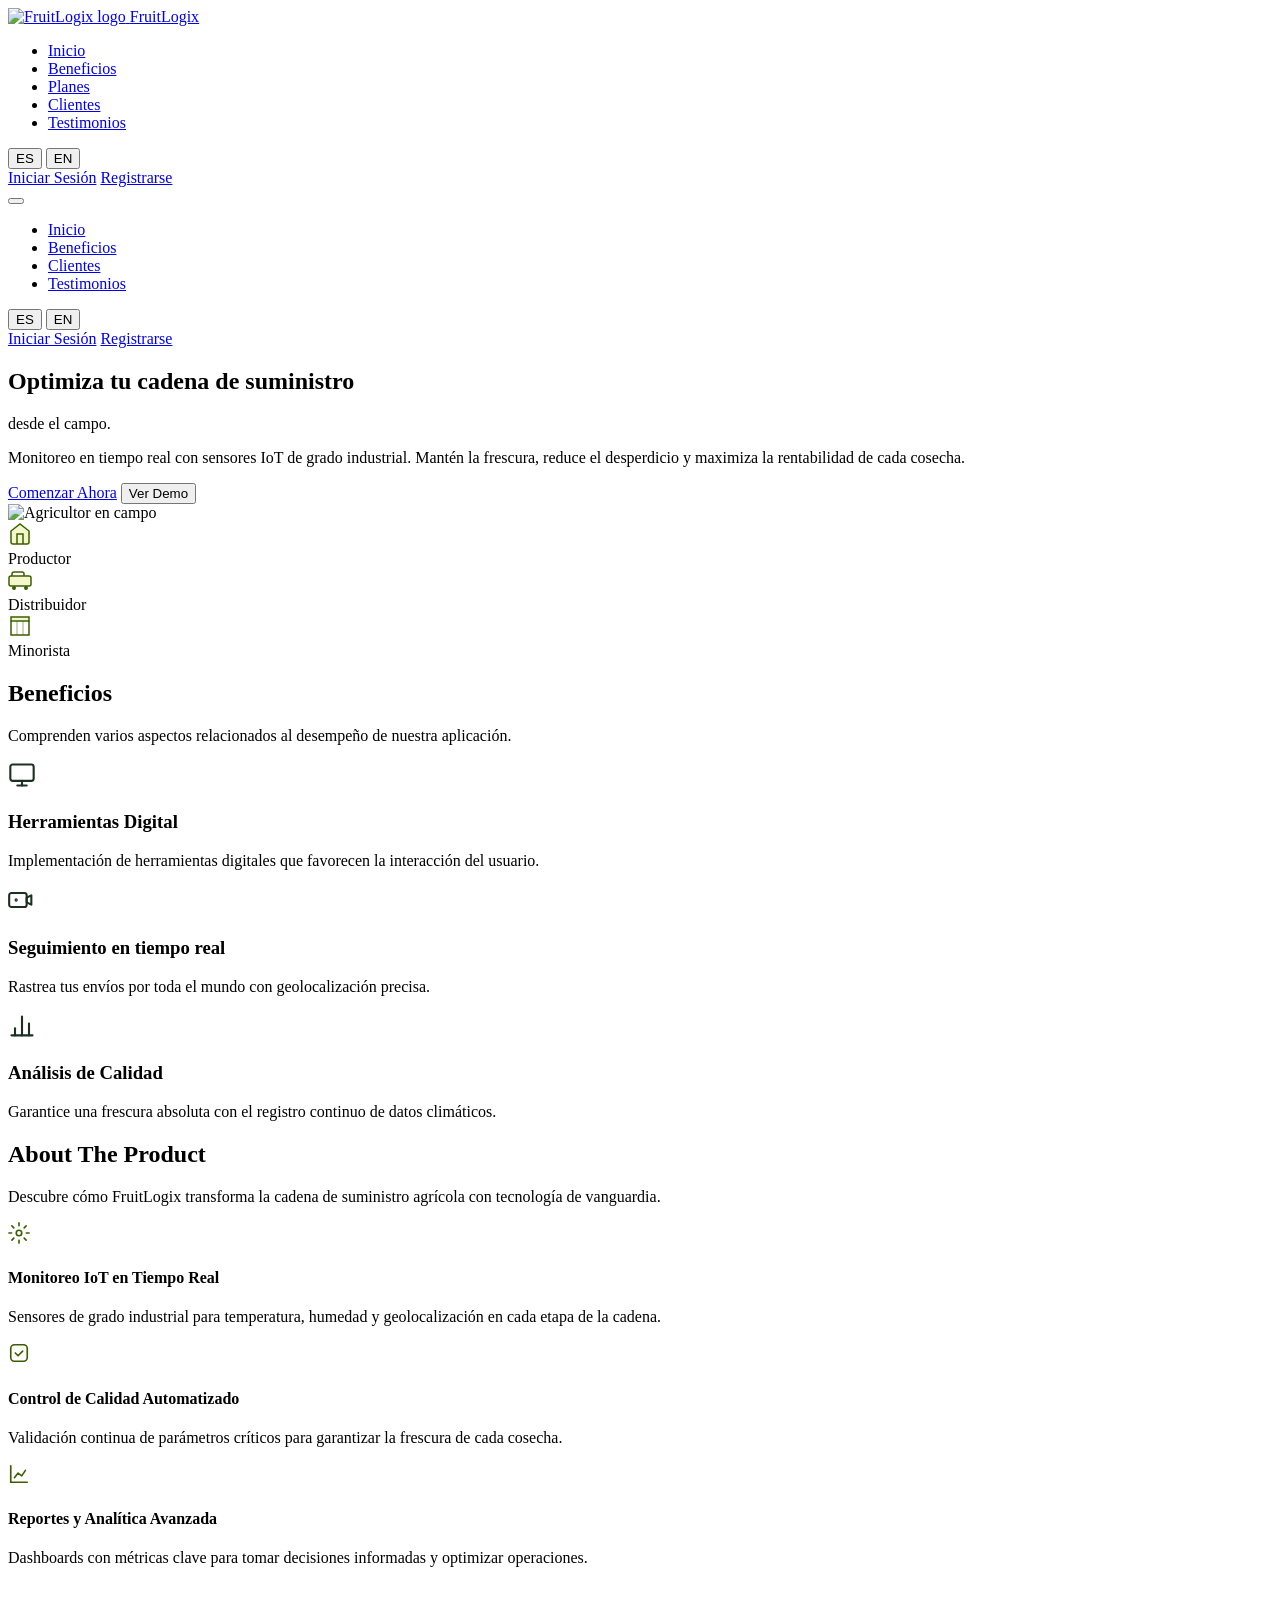
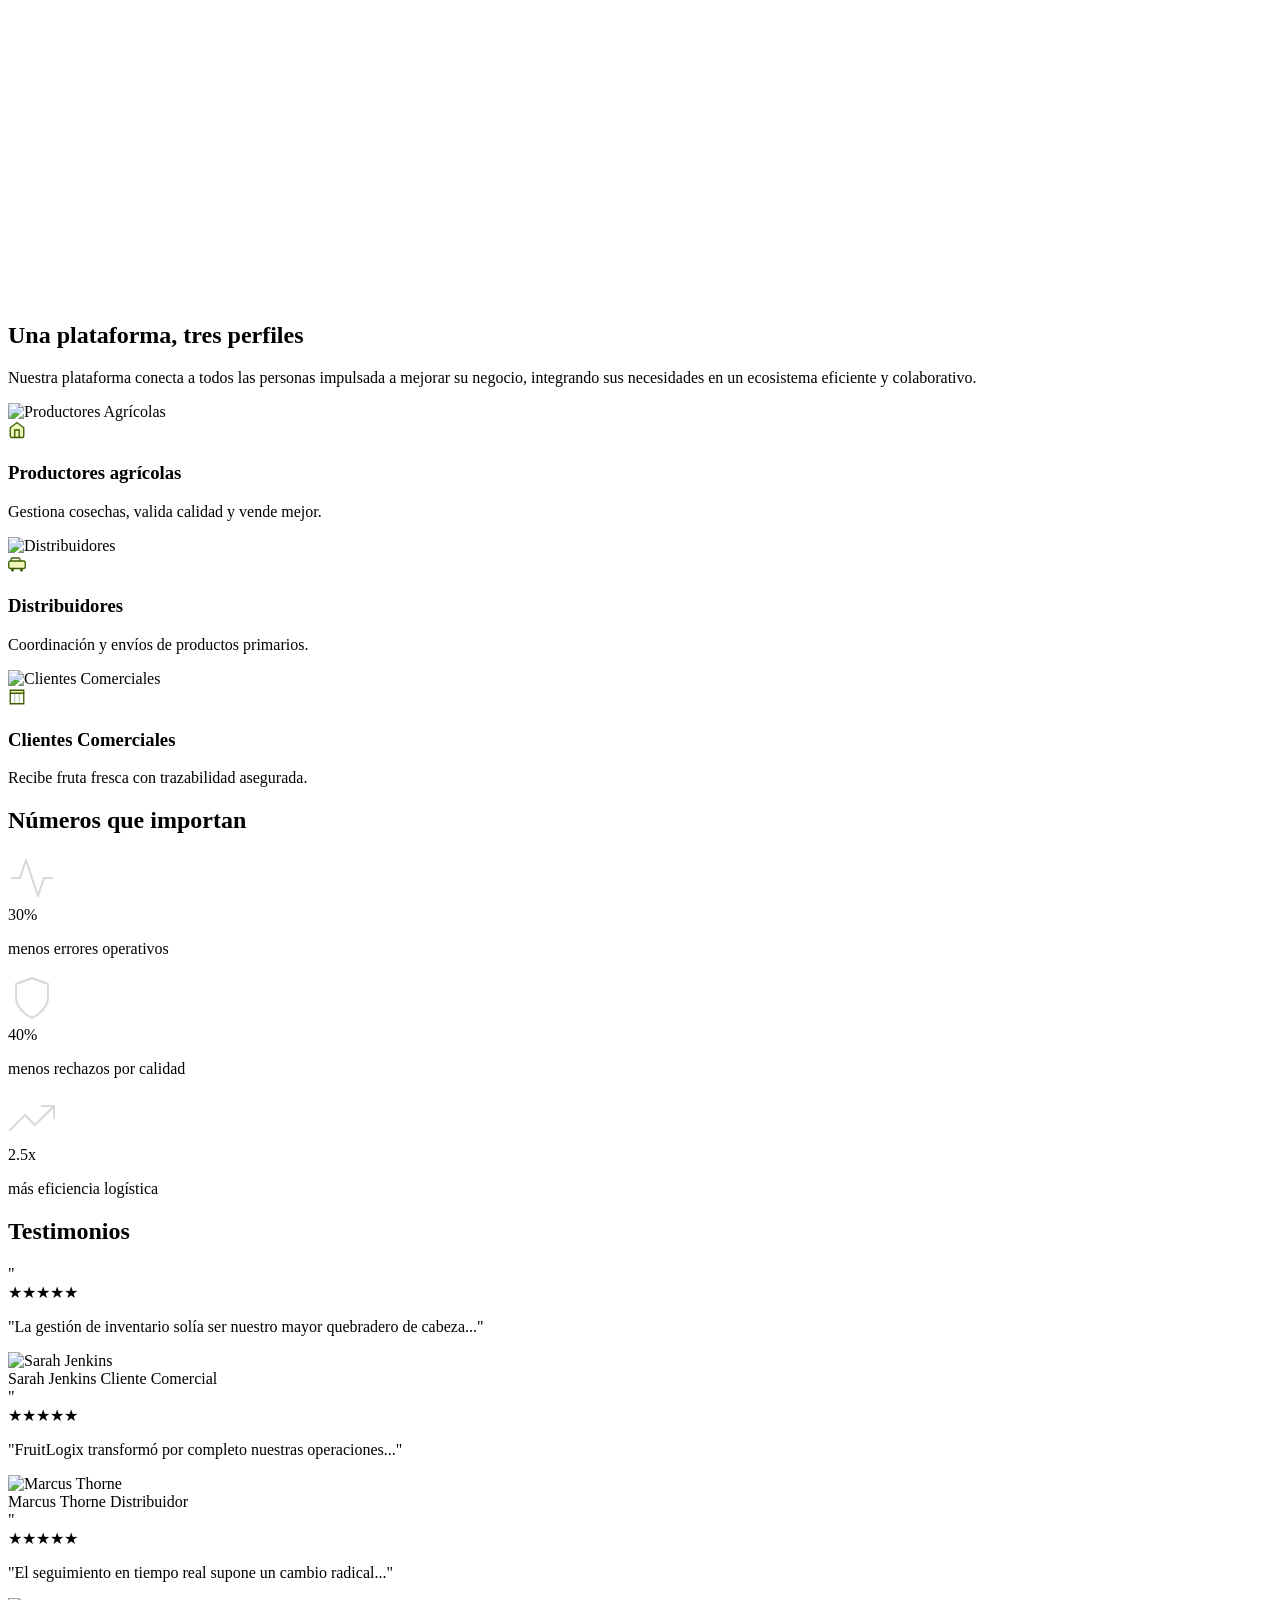
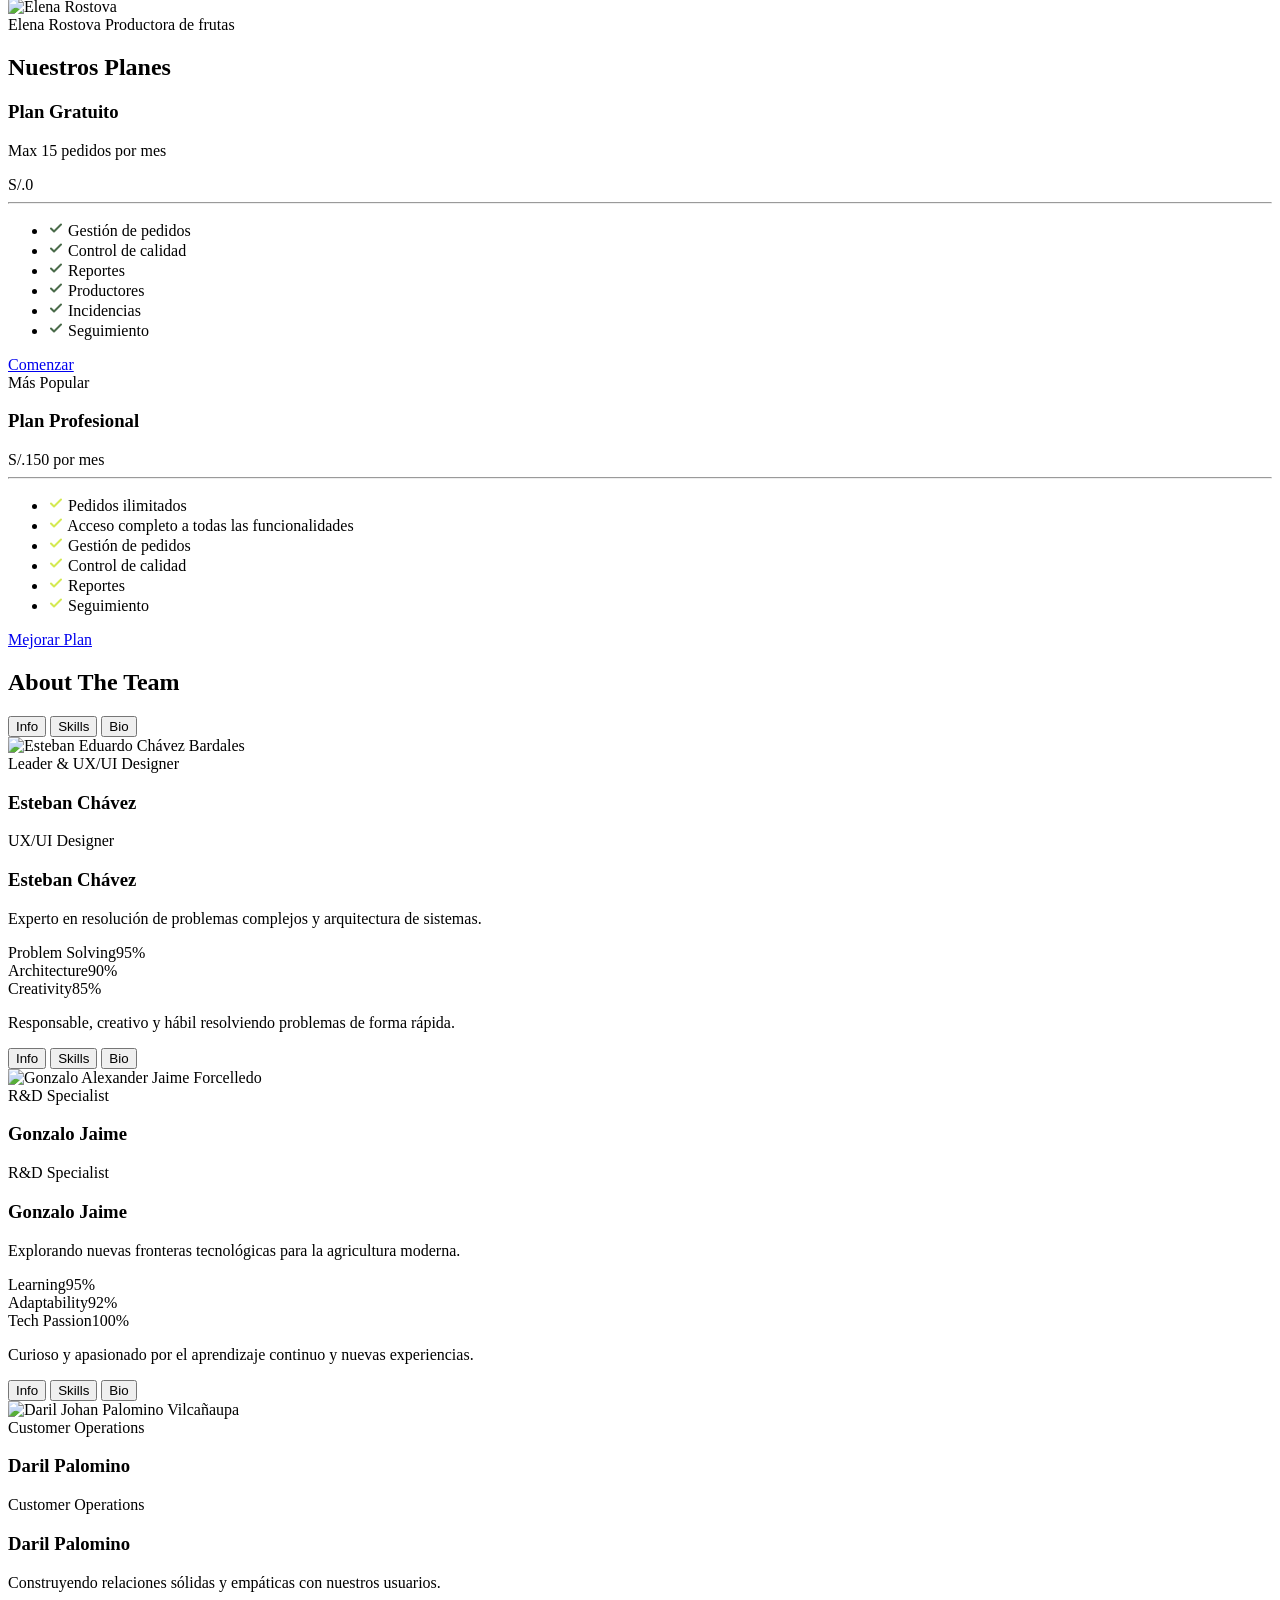
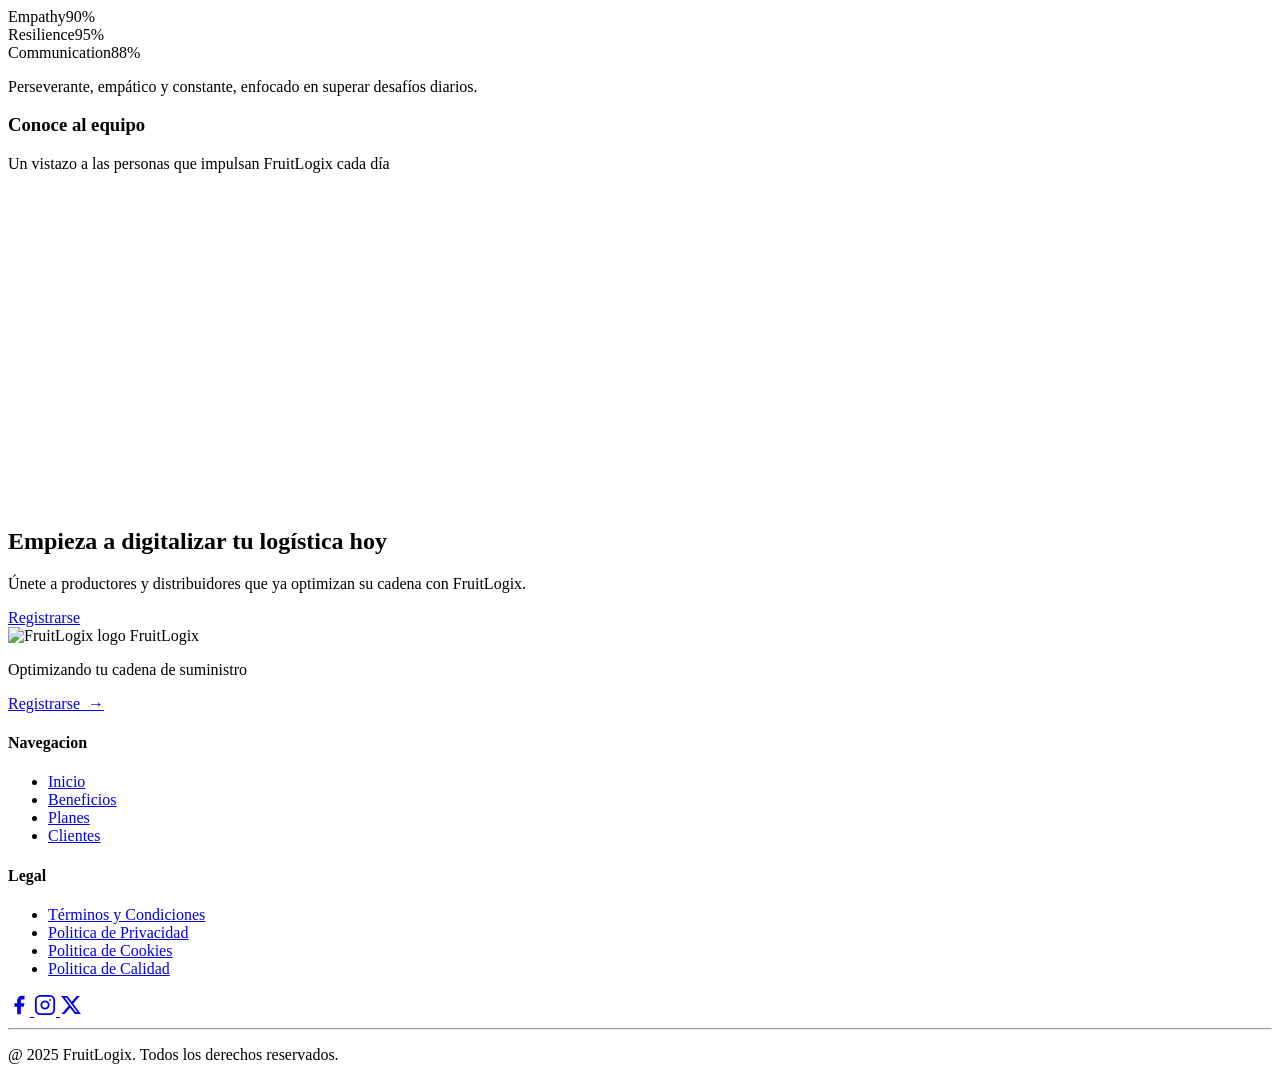
==== commit afb77d44: "feat: add changes" ====
--- a/index.html
+++ b/index.html
@@ -255,11 +255,7 @@
             <div class="about-product-video">
                 <div class="product-video-box">
                     <!-- Iframe de YouTube insertado directamente -->
-                    <iframe width="100%" src="https://www.youtube.com/embed/u8vierfyBh8"
-                            title="FruitLogix - About the Product" frameborder="0"
-                            allow="accelerometer; autoplay; clipboard-write; encrypted-media; gyroscope; picture-in-picture"
-                            allowfullscreen>
-                    </iframe>
+                    <iframe width="560" height="315" src="https://www.youtube.com/embed/7UkcMUtRT04?si=QccllM2WqIyKOtxz" title="YouTube video player" frameborder="0" allow="accelerometer; autoplay; clipboard-write; encrypted-media; gyroscope; picture-in-picture; web-share" referrerpolicy="strict-origin-when-cross-origin" allowfullscreen></iframe>
                 </div>
             </div>
         </div>
@@ -737,11 +733,7 @@
         </div>
 
         <div class="team-video-box">
-            <iframe width="100%" src="https://www.youtube.com/embed/Q_SIY0QT14Y" title="FruitLogix - About the Team"
-                    frameborder="0"
-                    allow="accelerometer; autoplay; clipboard-write; encrypted-media; gyroscope; picture-in-picture"
-                    allowfullscreen>
-            </iframe>
+            <iframe width="560" height="315" src="https://www.youtube.com/embed/v3uZFR6qzbU?si=_M6vv2JhrEjgNICD" title="YouTube video player" frameborder="0" allow="accelerometer; autoplay; clipboard-write; encrypted-media; gyroscope; picture-in-picture; web-share" referrerpolicy="strict-origin-when-cross-origin" allowfullscreen></iframe>
         </div>
     </div>
 
--- a/styles.css
+++ b/styles.css
@@ -2202,9 +2202,9 @@
 
 .terms-evidence-gallery {
   display: grid;
-  grid-template-columns: 1fr 1fr;
-  gap: 1rem;
-  margin: 1rem 0 1.25rem;
+  grid-template-columns: repeat(2, 1fr);
+  gap: 1.25rem;
+  margin: 1.5rem 0;
 }
 
 .terms-evidence-gallery img {
